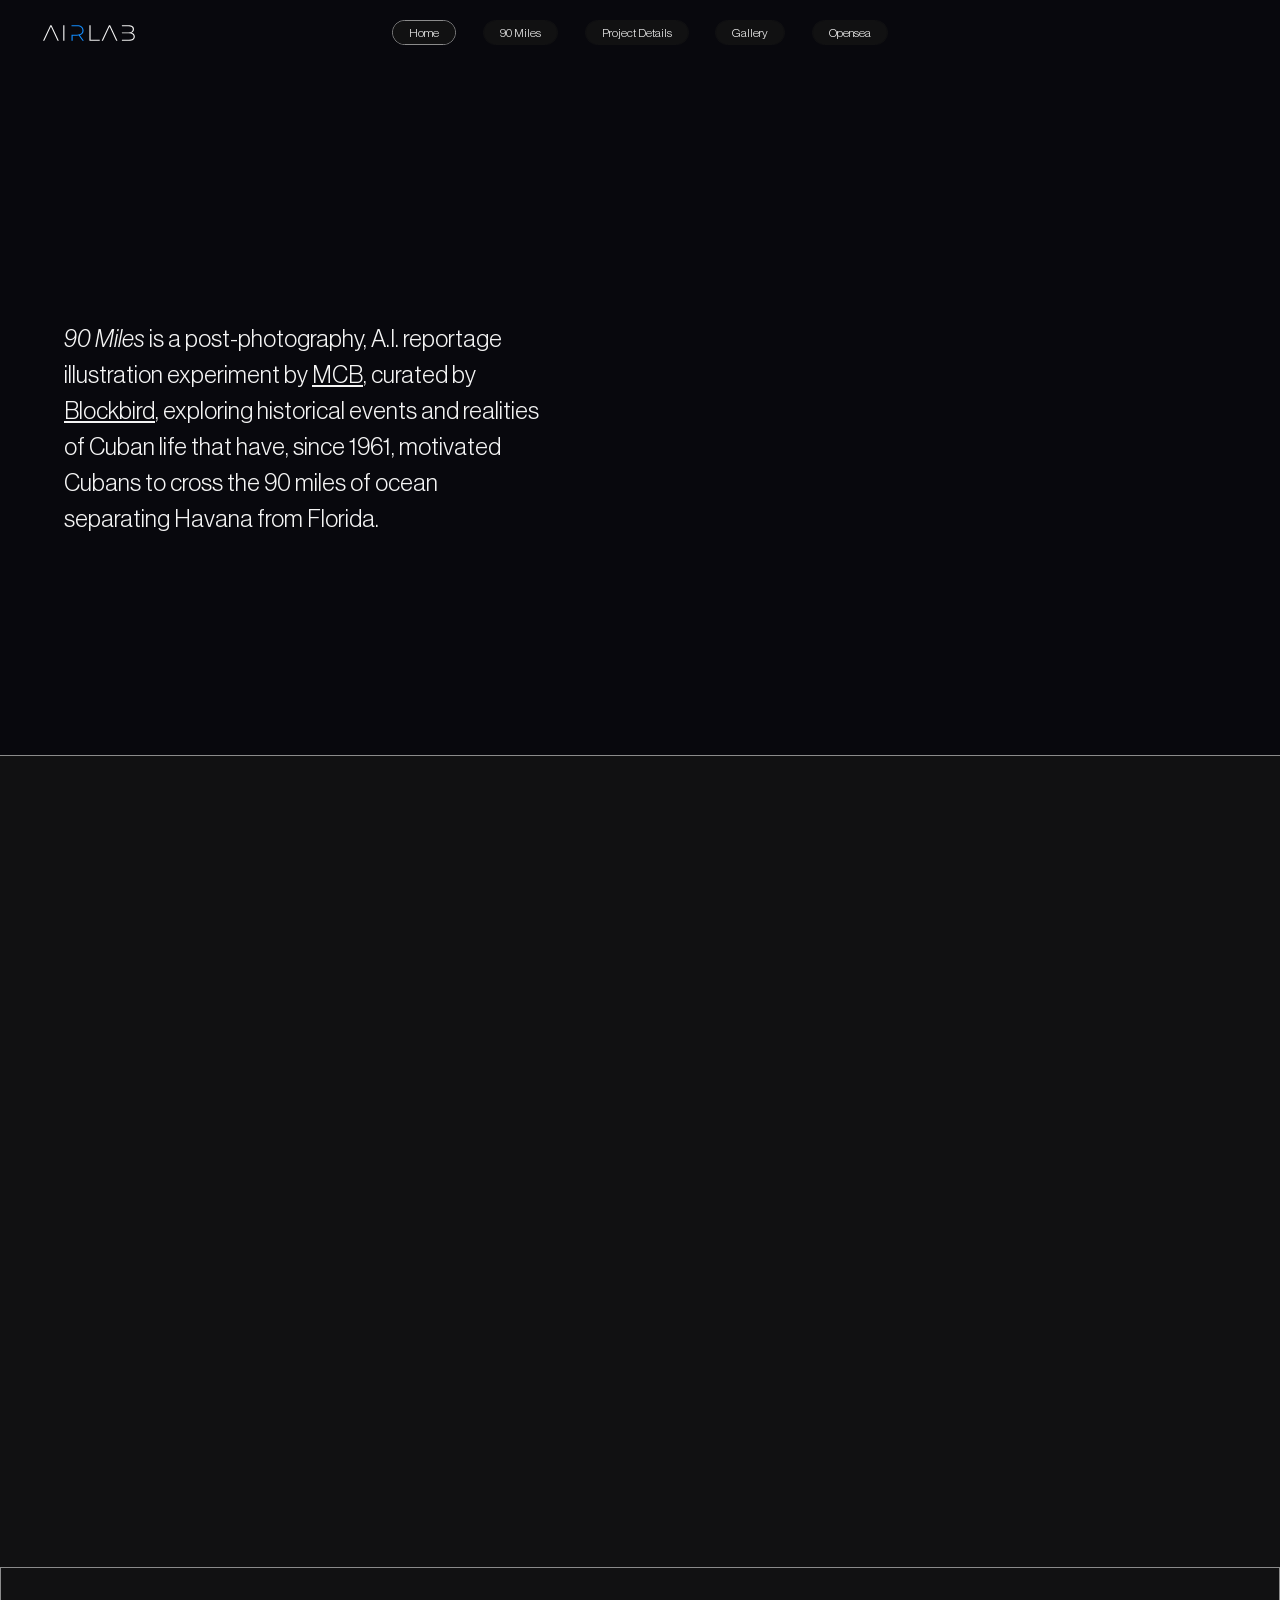
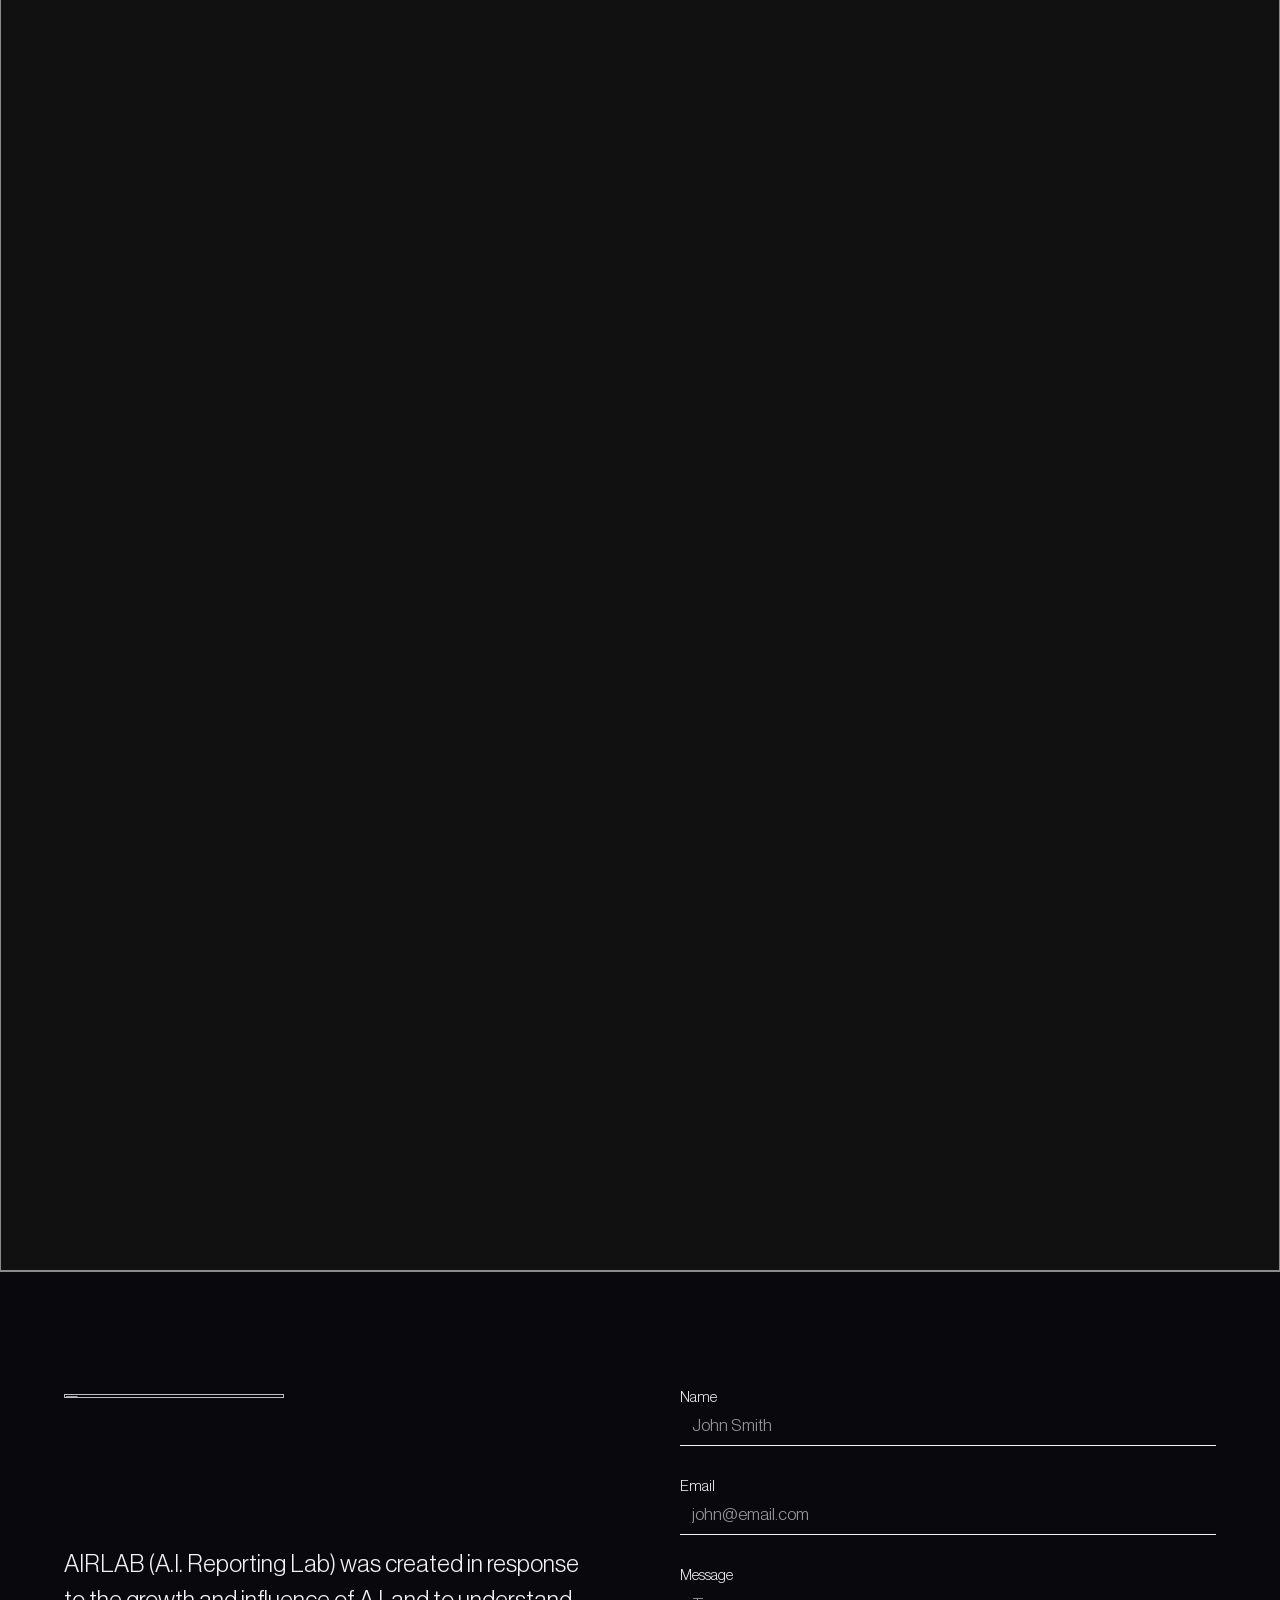
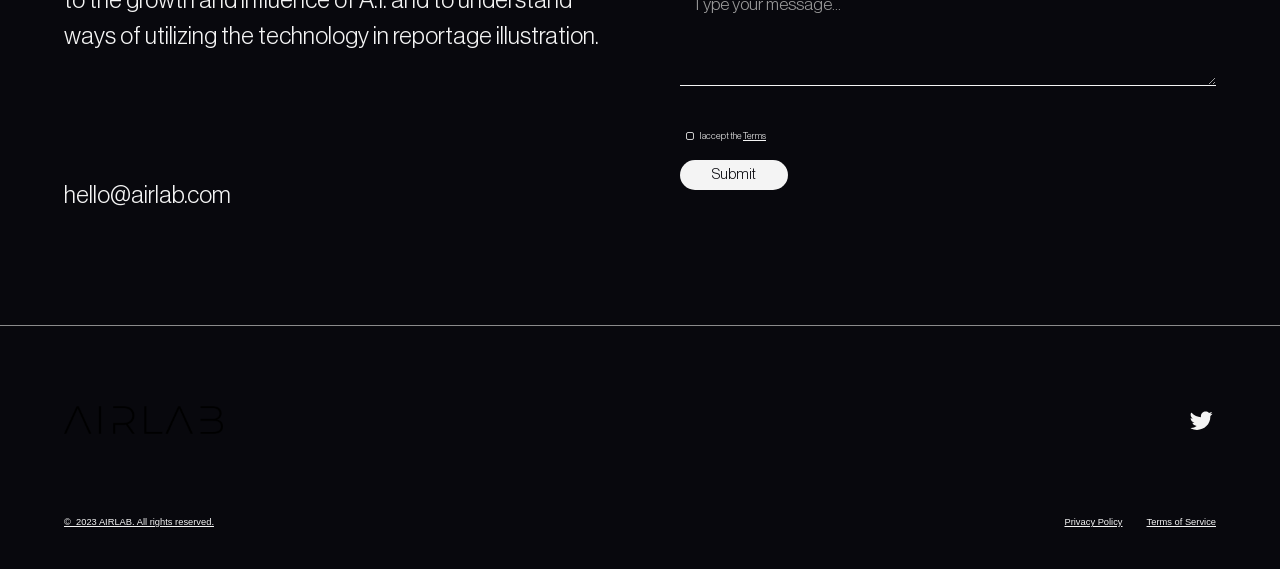
==== index.html @ fb3bc7c9 "Add files via upload" ====
<!DOCTYPE html><!--  This site was created in Webflow. https://webflow.com  --><!--  Last Published: Tue Mar 31 2026 03:06:00 GMT+0000 (Coordinated Universal Time)  -->
<html data-wf-page="6429af6613003e3967e42a38" data-wf-site="6420b85f418cab1eb0f9689f">
<head>
  <meta charset="utf-8">
  <title>airlab</title>
  <meta content="width=device-width, initial-scale=1" name="viewport">
  <meta content="Webflow" name="generator">
  <link href="css/normalize.css" rel="stylesheet" type="text/css">
  <link href="css/webflow.css" rel="stylesheet" type="text/css">
  <link href="css/airlabs.webflow.css" rel="stylesheet" type="text/css">
  <link href="https://fonts.googleapis.com" rel="preconnect">
  <link href="https://fonts.gstatic.com" rel="preconnect" crossorigin="anonymous">
  <script src="https://ajax.googleapis.com/ajax/libs/webfont/1.6.26/webfont.js" type="text/javascript"></script>
  <script type="text/javascript">WebFont.load({  google: {    families: ["Montserrat:100,100italic,200,200italic,300,300italic,400,400italic,500,500italic,600,600italic,700,700italic,800,800italic,900,900italic"]  }});</script>
  <script type="text/javascript">!function(o,c){var n=c.documentElement,t=" w-mod-";n.className+=t+"js",("ontouchstart"in o||o.DocumentTouch&&c instanceof DocumentTouch)&&(n.className+=t+"touch")}(window,document);</script>
  <link href="images/favicon.png" rel="shortcut icon" type="image/x-icon">
  <link href="images/webclip.png" rel="apple-touch-icon">
</head>
<body class="body">
  <section data-w-id="832a73df-782e-8b26-f439-b4c85000b576" class="navbar">
    <div data-animation="over-right" data-collapse="medium" data-duration="300" data-easing="ease" data-easing2="ease" data-no-scroll="1" role="banner" class="mobile-navbar w-nav">
      <div class="div-block-5">
        <a href="index.html" aria-current="page" class="brand w-nav-brand w--current"><img src="images/svg.svg" loading="lazy" data-w-id="832a73df-782e-8b26-f439-b4c85000b57a" alt="" class="image-5"></a>
        <div class="menu-button-2 w-nav-button">
          <div data-w-id="832a73df-782e-8b26-f439-b4c85000b58c" class="icon w-icon-nav-menu"></div>
        </div>
        <nav role="navigation" class="nav-menu-2 w-nav-menu">
          <a href="index.html" aria-current="page" class="link-block mobile w-inline-block w--current">
            <div class="frame-37 home">
              <div class="text-24">Home</div>
            </div>
          </a>
          <a href="90-miles.html" class="link-block mobile w-inline-block">
            <div class="frame-37 home">
              <div class="text-24">90 Miles</div>
            </div>
          </a>
          <a href="project-details.html" class="link-block mobile w-inline-block">
            <div class="frame-37 home">
              <div class="text-24">Project Details</div>
            </div>
          </a>
          <a href="gallery.html" class="link-block mobile w-inline-block">
            <div class="frame-37 home">
              <div class="text-24">Gallery</div>
            </div>
          </a>
        </nav>
      </div>
    </div>
    <div data-w-id="832a73df-782e-8b26-f439-b4c85000b58d" class="navbar-2-2">
      <div class="container-2">
        <div data-w-id="832a73df-782e-8b26-f439-b4c85000b58f" class="column-5">
          <a href="index.html" aria-current="page" class="link-block-17 w-inline-block w--current"><img src="images/svg.svg" loading="lazy" alt="" class="image-7"></a>
        </div>
        <div class="column-6">
          <a data-w-id="832a73df-782e-8b26-f439-b4c85000b593" href="index.html" aria-current="page" class="link-block w-inline-block w--current">
            <div class="frame-37 home">
              <div class="text-24">Home</div>
            </div>
          </a>
          <a data-w-id="832a73df-782e-8b26-f439-b4c85000b597" href="90-miles.html" class="link-block w-inline-block">
            <div class="frame-37 home">
              <div class="text-24">90 Miles</div>
            </div>
          </a>
          <a data-w-id="832a73df-782e-8b26-f439-b4c85000b59b" href="project-details.html" class="link-block w-inline-block">
            <div class="frame-37 home">
              <div class="text-24">Project Details</div>
            </div>
          </a>
          <a data-w-id="832a73df-782e-8b26-f439-b4c85000b59f" href="gallery.html" class="link-block w-inline-block">
            <div class="frame-37 home">
              <div class="text-24">Gallery</div>
            </div>
          </a>
          <a href="https://opensea.io/collection/90-miles" target="_blank" class="link-block w-inline-block">
            <div class="frame-37 home">
              <div class="text-24">Opensea</div>
            </div>
          </a>
        </div>
        <div class="column-7"></div>
      </div>
    </div>
  </section>
  <div class="hero">
    <div class="hero-mobile"><img src="https://uploads-ssl.webflow.com/64247922a3cb03603d309e0a/642604af0004e5106e1ceee2_Rectangle-3.png" loading="lazy" width="350" height="350" alt="" data-w-id="c9485625-253e-eb81-4651-0454533f679a" style="opacity:0" class="rectangle-6">
      <div class="frame-725">
        <div data-w-id="c9485625-253e-eb81-4651-0454533f679c" style="opacity:0" class="text-126">90 MILES</div>
        <div class="text-127"><span data-w-id="c9485625-253e-eb81-4651-0454533f67a0" style="opacity:0" class="text-128"><em>90 Miles</em> is a post-photography, A.I. reportage illustration experiment by </span>
          <a href="https://twitter.com/punk4803" target="_blank" class="link-30"><span class="text-128 span">MCB</span></a><span class="text-128">, curated by </span>
          <a href="https://twitter.com/_blockbird" target="_blank" class="link-31"><span class="text-128 span">Blockbird</span></a><span class="text-128">, exploring historical events and realities of Cuban life that have, since 1961, motivated Cubans to cross the 90 miles of ocean separating Havana from Florida.</span>
        </div>
        <div class="frame-726">
          <a href="90-miles.html" class="link-block-24 w-inline-block">
            <div data-w-id="c9485625-253e-eb81-4651-0454533f67a5" style="opacity:0" class="frame-727">
              <div class="text-128">Learn More</div>
            </div>
          </a>
          <a href="90-miles.html" class="w-inline-block">
            <div data-w-id="c9485625-253e-eb81-4651-0454533f67a8" style="opacity:0" class="frame-728"><img src="https://uploads-ssl.webflow.com/64247922a3cb03603d309e0a/642604b00004e54ddb1ceff0_Vectors-Wrapper.svg" loading="lazy" width="15" height="15" alt="" class="vectors-wrapper-31"></div>
          </a>
        </div>
      </div>
    </div>
    <div class="hero-desktop">
      <div class="frame-717">
        <div data-w-id="d4697c86-5afb-76fa-6730-ddd4d411eae1" style="opacity:0" class="text-119">90 MILES</div>
        <div class="[base64]"><span class="[base64]"><em>90 Miles</em> is a post-photography, A.I. reportage illustration experiment by </span>
          <a href="https://twitter.com/punk4803" target="_blank" class="link-30"><span class="text-span-2">MCB</span></a><span class="[base64]">, curated by </span>
          <a href="https://twitter.com/_blockbird" target="_blank" class="link-31"><span class="text-span-3">Blockbird</span></a><span class="[base64]">, exploring historical events and realities of Cuban life that have, since 1961, motivated Cubans to cross the 90 miles of ocean separating Havana from Florida.</span>
        </div>
        <div class="frame-708">
          <a href="90-miles.html" class="link-block-20 w-inline-block">
            <div data-w-id="d4697c86-5afb-76fa-6730-ddd4d411eaea" style="opacity:0" class="frame-710">
              <div class="text-120">Learn More</div>
            </div>
          </a>
          <a href="90-miles.html" class="w-inline-block">
            <div data-w-id="d4697c86-5afb-76fa-6730-ddd4d411eaed" style="opacity:0" class="frame-718"><img src="https://uploads-ssl.webflow.com/64247922a3cb03603d309e0a/64247922a3cb03c652309e28_Vectors-Wrapper.svg" loading="lazy" width="15" height="15" alt="" class="vectors-wrapper-28"></div>
          </a>
        </div>
      </div><img class="rectangle-5" src="images/Rectangle-3.png" width="723" height="735" alt="" style="opacity:0" sizes="(max-width: 991px) 100vw, 38vw" data-w-id="d4697c86-5afb-76fa-6730-ddd4d411eaef" loading="lazy" srcset="images/Rectangle-3-p-500.png 500w, images/Rectangle-3-p-800.png 800w, images/Rectangle-3-p-1080.png 1080w, images/Rectangle-3.png 1350w">
    </div>
  </div>
  <div class="preview">
    <div class="preview-desktop"><img class="deepmind-dxtkv8qlay0-unsplash-4" src="images/deepmind-dxtkv8qLaY0-unsplash-1.png" width="916" height="916" alt="" style="opacity:0" sizes="(max-width: 991px) 100vw, 48vw" data-w-id="3907abb5-83e8-3907-fa6f-7c65b043c30a" loading="lazy" srcset="images/deepmind-dxtkv8qLaY0-unsplash-1-p-500.png 500w, images/deepmind-dxtkv8qLaY0-unsplash-1-p-800.png 800w, images/deepmind-dxtkv8qLaY0-unsplash-1-p-1080.png 1080w, images/deepmind-dxtkv8qLaY0-unsplash-1-p-1600.png 1600w, images/deepmind-dxtkv8qLaY0-unsplash-1-p-2000.png 2000w, images/deepmind-dxtkv8qLaY0-unsplash-1.png 2090w">
      <div class="frame-713">
        <div data-w-id="3907abb5-83e8-3907-fa6f-7c65b043c30c" style="opacity:0" class="text-116">A.I. Reportage Illustration</div>
        <div data-w-id="3907abb5-83e8-3907-fa6f-7c65b043c30e" style="opacity:0" class="text-117">&quot;Anyone with a Discord application may now illustrate a lensless, photo-realistic reportage illustration on any subject anywhere, and at any time, collaborating with a collective history of photography to illustrate the photographed world and create a vision of what was, is or can be.&quot;</div>
        <div class="frame-714">
          <div class="frame-708">
            <a href="/90-miles#ai-reporting" class="link-block-21 w-inline-block">
              <div data-w-id="3907abb5-83e8-3907-fa6f-7c65b043c312" style="opacity:0" class="frame-710">
                <div class="text-118">Read More</div>
              </div>
            </a>
            <a href="/90-miles#ai-reporting" class="w-inline-block">
              <div data-w-id="3907abb5-83e8-3907-fa6f-7c65b043c315" style="opacity:0" class="frame-715"><img src="https://uploads-ssl.webflow.com/64247922a3cb03603d309e0a/64247922a3cb03c652309e28_Vectors-Wrapper.svg" loading="lazy" width="15" height="15" alt="" class="vectors-wrapper-27"></div>
            </a>
          </div>
        </div>
      </div>
    </div>
    <div class="preview-mobile"><img src="https://uploads-ssl.webflow.com/64247922a3cb03603d309e0a/64260631d92369d249987340_deepmind-dxtkv8qLaY0-unsplash-1.png" loading="lazy" width="350" height="350" alt="" data-w-id="142e1d88-d072-18a2-6e56-a65e296b0b33" style="opacity:0" class="deepmind-dxtkv8qlay0-unsplash-5">
      <div class="frame-730">
        <div data-w-id="142e1d88-d072-18a2-6e56-a65e296b0b35" style="opacity:0" class="text-129">A.I. Reportage Illustration</div>
        <div data-w-id="142e1d88-d072-18a2-6e56-a65e296b0b37" style="opacity:0" class="text-130">&quot;Anyone with a Discord application may now illustrate a lensless, photo-realistic reportage illustration on any subject anywhere, and at any time, collaborating with a collective history of photography to illustrate the photographed world and create a vision of what was, is or can be.&quot;</div>
        <div class="frame-731">
          <div class="frame-726">
            <a href="/90-miles#ai-reporting" class="link-block-25 w-inline-block">
              <div data-w-id="142e1d88-d072-18a2-6e56-a65e296b0b3b" style="opacity:0" class="frame-727">
                <div class="text-130">Read More</div>
              </div>
            </a>
            <a href="/90-miles#ai-reporting" class="link-block-26 w-inline-block">
              <div data-w-id="142e1d88-d072-18a2-6e56-a65e296b0b3e" style="opacity:0" class="frame-732"><img src="https://uploads-ssl.webflow.com/64247922a3cb03603d309e0a/642604b00004e54ddb1ceff0_Vectors-Wrapper.svg" loading="lazy" width="15" height="15" alt="" class="vectors-wrapper-32"></div>
            </a>
          </div>
        </div>
      </div>
    </div>
  </div>
  <div class="creator-info">
    <div class="creator-info-desktop">
      <div class="frame-21"><img src="https://uploads-ssl.webflow.com/64247922a3cb03603d309e0a/6424fb955ea13bb355bfd1a3_insideboats-8.png" loading="lazy" width="420" height="420" alt="" data-w-id="dd38e58d-bbaa-014a-c889-1fe801e4d9c1" style="opacity:0" class="insideboats-8-3">
        <div class="frame-652">
          <div data-w-id="dd38e58d-bbaa-014a-c889-1fe801e4d9c3" style="opacity:0" class="text-73">Blockbird is a collector, investor, advisor and photographer from New Zealand, but currently based in London. He has worked in the cryptocurrency space since early 2017, managing operations for a crypto startup and has now transitioned to advising several web3 and NFT startups. He became an avid collector of NFTs in 2020 and has since built a large collection of long form generative art, 1/1 art and photography. You can read more about his collecting journey below.</div>
          <div class="frame-653">
            <div class="frame-7">
              <a href="https://art3.io/2022/09/collectors-corner-blockbirds-approach-to-collecting-and-how-he-got-started-in-the -crypto-space/" target="_blank" class="link-block-19 w-inline-block">
                <div data-w-id="dd38e58d-bbaa-014a-c889-1fe801e4d9c7" style="opacity:0" class="frame-654">
                  <div class="text-74">Learn More</div>
                </div>
              </a>
              <a href="https://art3.io/2022/09/collectors-corner-blockbirds-approach-to-collecting-and-how-he-got-started-in-the-crypto-space/" target="_blank" class="w-inline-block">
                <div data-w-id="dd38e58d-bbaa-014a-c889-1fe801e4d9ca" style="opacity:0" class="frame-655"><img src="https://uploads-ssl.webflow.com/64247922a3cb03603d309e0a/64247922a3cb03cf3f309e2d_Vectors-Wrapper.svg" loading="lazy" width="15" height="15" alt="" class="vectors-wrapper-15"></div>
              </a>
            </div>
            <div data-w-id="dd38e58d-bbaa-014a-c889-1fe801e4d9cc" style="opacity:0" class="social-links-3">
              <a href="https://linktr.ee/blockbird" target="_blank" class="w-inline-block"><img src="https://uploads-ssl.webflow.com/64247922a3cb03603d309e0a/6424fb960b4bbb7c6ca1c946_Vectors-Wrapper.svg" loading="lazy" width="33.565879821777344" height="41" alt="" class="vectors-wrapper-17"></a>
              <a href="https://gallery.so/blockbird" target="_blank" class="w-inline-block"><img src="https://uploads-ssl.webflow.com/64247922a3cb03603d309e0a/6424fb97f0bb12d8caf547ca_ggrqO0jQzmeYVF-lsOQZI-1.png" loading="lazy" width="41" height="41" alt="" class="ggrqo0jqzmeyvf-lsoqzi-1"></a>
              <a href="https://twitter.com/_blockbird" target="_blank" class="w-inline-block"><img src="https://uploads-ssl.webflow.com/64247922a3cb03603d309e0a/6424fb9723819282f2d22c42_Vectors-Wrapper.svg" loading="lazy" width="41" height="38" alt="" class="vectors-wrapper-18"></a>
            </div>
          </div>
        </div>
      </div>
      <div class="frame-21"><img src="https://uploads-ssl.webflow.com/64247922a3cb03603d309e0a/6424fb98d0cec90f221251cc_insideboats-8.png" loading="lazy" width="420" height="420" alt="" data-w-id="dd38e58d-bbaa-014a-c889-1fe801e4d9d1" style="opacity:0" class="insideboats-8-3">
        <div class="frame-652">
          <div data-w-id="dd38e58d-bbaa-014a-c889-1fe801e4d9d3" style="opacity:0" class="text-73">MCB is an American artist and photographer based in Los Angeles. He became known for his extensive use of an iPhone as a primary reporting device, including during the 2011 Libyan Revolution. This documentation led to the monograph <a href="https://twinpalms.com/products/michael-christopher-brown-libyan-sugar" target="_blank" class="link-36"><em>Libyan Sugar</em></a><em> (2016)</em>, which won the Paris Photo First PhotoBook Prize and the <a href="https://infinityawards.mediastorm.com/2017-icp-infinity-awards" target="_blank" class="link-37"><em>ICP Infinity Award</em></a><em> for Artist’s book</em>. While working on assignments in Cuba from 2014-2016, he created the books <a href="https://michaelchristopherbrown.com/cuba/yo-soy-fidel" target="_blank" class="link-38"><em>Yo Soy Fidel</em></a> (Damiani, 2018), about the funeral procession of Fidel Castro, and <a href="https://michaelchristopherbrown.com/cuba/lasondas" target="_blank" class="link-39"><em>Ondas</em></a> (Twin Palms Publishers, 2023), on youth of the Cuban electronic music scene. A National Geographic Photographer since 2004 and a former associate photographer at Magnum Photos, he was the main character of the HBO documentary <a href="https://www.hbo.com/witness/season-1/2-witness-libya" target="_blank" class="link-40"><em>Witness: Libya</em></a> and a contributing cinematographer to several conflict based documentaries. He has exhibited in museums, galleries and exhibitions around the world.</div>
          <div class="frame-653">
            <div class="frame-7">
              <a href="/90-miles#ai-reporting" class="link-block-18 w-inline-block">
                <div data-w-id="dd38e58d-bbaa-014a-c889-1fe801e4d9d7" style="opacity:0" class="frame-654">
                  <div class="text-74">A.I. Reporting</div>
                </div>
              </a>
              <a href="/90-miles#ai-reporting" class="w-inline-block">
                <div data-w-id="dd38e58d-bbaa-014a-c889-1fe801e4d9da" style="opacity:0" class="frame-655"><img src="https://uploads-ssl.webflow.com/64247922a3cb03603d309e0a/64247922a3cb03cf3f309e2d_Vectors-Wrapper.svg" loading="lazy" width="15" height="15" alt="" class="vectors-wrapper-15"></div>
              </a>
            </div>
            <div data-w-id="dd38e58d-bbaa-014a-c889-1fe801e4d9dc" style="opacity:0" class="social-links-3">
              <a href="https://instagram.com/michaelchristopherbrown" target="_blank" class="w-inline-block"><img src="https://uploads-ssl.webflow.com/64247922a3cb03603d309e0a/6424fb99c2c45d2975afbf24_Vectors-Wrapper.svg" loading="lazy" width="41" height="41" alt="" class="vectors-wrapper-19"></a>
              <a href="https://michaelchristopherbrown.com/" target="_blank" class="w-inline-block"><img src="https://uploads-ssl.webflow.com/64247922a3cb03603d309e0a/6424fb9974689e6a6bd61e6b_Vectors-Wrapper.svg" loading="lazy" width="41" height="41" alt="" class="vectors-wrapper-19"></a>
              <a href="https://twitter.com/punk4803" target="_blank" class="w-inline-block"><img src="https://uploads-ssl.webflow.com/64247922a3cb03603d309e0a/6424fb9723819282f2d22c42_Vectors-Wrapper.svg" loading="lazy" width="41" height="38" alt="" class="vectors-wrapper-18"></a>
            </div>
          </div>
        </div>
      </div>
    </div>
    <div class="creator-info-mobile">
      <div class="frame-740"><img src="https://uploads-ssl.webflow.com/64247922a3cb03603d309e0a/6426072bf7e94d6fd94b892b_insideboats-8.png" loading="lazy" width="350" height="350" alt="" data-w-id="6dfcfd3f-cb71-8107-8176-6b9730491f9c" style="opacity:0" class="insideboats-8-5">
        <div class="frame-740">
          <div data-w-id="6dfcfd3f-cb71-8107-8176-6b9730491f9e" style="opacity:0" class="text-136">Blockbird is a collector, investor, advisor and photographer from New Zealand, but currently based in London. He has worked in the cryptocurrency space since early 2017, managing operations for a crypto startup and has now transitioned to advising several web3 and NFT startups. He became an avid collector of NFTs in 2020 and has since built a large collection of long form generative art, 1/1 art and photography. You can read more about his collecting journey below.</div>
          <div class="frame-730">
            <div class="frame-726">
              <a href="https://art3.io/2022/09/collectors-corner-blockbirds-approach-to-collecting-and-how-he-got-started-in-the-crypto-space/" target="_blank" class="link-block-27 w-inline-block">
                <div data-w-id="6dfcfd3f-cb71-8107-8176-6b9730491fa2" style="opacity:0" class="frame-741">
                  <div class="text-137">Learn More</div>
                </div>
              </a>
              <a href="https://art3.io/2022/09/collectors-corner-blockbirds-approach-to-collecting-and-how-he-got-started-in-the-crypto-space/" target="_blank" class="w-inline-block">
                <div data-w-id="6dfcfd3f-cb71-8107-8176-6b9730491fa5" style="opacity:0" class="frame-742"><img src="https://uploads-ssl.webflow.com/64247922a3cb03603d309e0a/6426072c9a790a48dfeb94f6_Vectors-Wrapper.svg" loading="lazy" width="15" height="15" alt="" class="vectors-wrapper-34"></div>
              </a>
            </div>
            <div data-w-id="6dfcfd3f-cb71-8107-8176-6b9730491fa7" style="opacity:0" class="social-links-4">
              <a href="https://linktr.ee/blockbird" target="_blank" class="w-inline-block"><img src="https://uploads-ssl.webflow.com/64247922a3cb03603d309e0a/6426072d91c9b5b2679c6854_Vectors-Wrapper.svg" loading="lazy" width="25.676267623901367" height="31.362703323364258" alt="" class="vectors-wrapper-35"></a>
              <a href="https://gallery.so/blockbird" target="_blank" class="w-inline-block"><img src="https://uploads-ssl.webflow.com/64247922a3cb03603d309e0a/6426072dd04faf263933f015_ggrqO0jQzmeYVF-lsOQZI-1.png" loading="lazy" width="31" height="31" alt="" class="ggrqo0jqzmeyvf-lsoqzi-2"></a>
              <a href="https://twitter.com/_blockbird" target="_blank" class="w-inline-block"><img src="https://uploads-ssl.webflow.com/64247922a3cb03603d309e0a/6426072e1942f6b429cdd8c8_Vectors-Wrapper.svg" loading="lazy" width="31" height="29" alt="" class="vectors-wrapper-36"></a>
            </div>
          </div>
        </div>
      </div>
      <div class="frame-740"><img src="https://uploads-ssl.webflow.com/64247922a3cb03603d309e0a/6426072fda66404bf72e6ebd_insideboats-8.png" loading="lazy" width="350" height="350" alt="" data-w-id="6dfcfd3f-cb71-8107-8176-6b9730491fac" style="opacity:0" class="insideboats-8-5">
        <div class="frame-740">
          <div data-w-id="6dfcfd3f-cb71-8107-8176-6b9730491fae" style="opacity:0" class="text-136">MCB is an American artist and photographer based in Los Angeles. He became known for his extensive use of an iPhone as a primary reporting device, including during the 2011 Libyan Revolution. This documentation led to the monograph <a href="https://twinpalms.com/products/michael-christopher-brown-libyan-sugar" target="_blank" class="link-36"><em>Libyan Sugar</em></a><em> (2016)</em>, which won the Paris Photo First PhotoBook Prize and the <a href="https://infinityawards.mediastorm.com/2017-icp-infinity-awards" target="_blank" class="link-37"><em>ICP Infinity Award</em></a><em> for Artist’s book</em>. While working on assignments in Cuba from 2014-2016, he created the books <a href="https://michaelchristopherbrown.com/cuba/yo-soy-fidel" target="_blank" class="link-38"><em>Yo Soy Fidel</em></a> (Damiani, 2018), about the funeral procession of Fidel Castro, and <a href="https://michaelchristopherbrown.com/cuba/lasondas" target="_blank" class="link-39"><em>Ondas</em></a> (Twin Palms Publishers, 2023), on youth of the Cuban electronic music scene. A National Geographic Photographer since 2004 and a former associate photographer at Magnum Photos, he was the main character of the HBO documentary <a href="https://www.hbo.com/witness/season-1/2-witness-libya" target="_blank" class="link-40"><em>Witness: Libya</em></a> and a contributing cinematographer to several conflict based documentaries. He has exhibited in museums, galleries and exhibitions around the world.</div>
          <div class="frame-730">
            <div class="frame-726">
              <a href="/90-miles#ai-reporting" class="link-block-29 w-inline-block">
                <div data-w-id="6dfcfd3f-cb71-8107-8176-6b9730491fb2" style="opacity:0" class="frame-741">
                  <div class="text-137">A.I. Reportage Illustration</div>
                </div>
              </a>
              <a href="/90-miles#ai-reporting" class="w-inline-block">
                <div data-w-id="6dfcfd3f-cb71-8107-8176-6b9730491fb5" style="opacity:0" class="frame-742"><img src="https://uploads-ssl.webflow.com/64247922a3cb03603d309e0a/6426072f1ad0ecba661c2659_Vectors-Wrapper.svg" loading="lazy" width="15" height="15" alt="" class="vectors-wrapper-34"></div>
              </a>
            </div>
            <div data-w-id="6dfcfd3f-cb71-8107-8176-6b9730491fb7" style="opacity:0" class="social-links-4">
              <a href="https://instagram.com/michaelchristopherbrown" target="_blank" class="w-inline-block"><img src="https://uploads-ssl.webflow.com/64247922a3cb03603d309e0a/642607309a790a1a39eb9ac8_Vectors-Wrapper.svg" loading="lazy" width="32" height="33" alt="" class="vectors-wrapper-37"></a>
              <a href="https://michaelchristopherbrown.com/" target="_blank" class="w-inline-block"><img src="https://uploads-ssl.webflow.com/64247922a3cb03603d309e0a/6426073160c97b08e10ed933_Vectors-Wrapper.svg" loading="lazy" width="32" height="33" alt="" class="vectors-wrapper-37"></a>
              <a href="https://twitter.com/punk4803" target="_blank" class="w-inline-block"><img src="https://uploads-ssl.webflow.com/64247922a3cb03603d309e0a/64260731e2b075236a975ad4_Vectors-Wrapper.svg" loading="lazy" width="32" height="29" alt="" class="vectors-wrapper-38"></a>
            </div>
          </div>
        </div>
      </div>
    </div>
  </div>
  <div data-w-id="1d70fae0-c99d-8b1c-6739-6bdc9e980b97" class="contact">
    <div class="contact-desktop">
      <div class="content-10"><img src="https://uploads-ssl.webflow.com/64247922a3cb03603d309e0a/6424fcaa74689ee4fdd79721_Vectors-Wrapper.svg" loading="lazy" width="456.7826843261719" height="79" alt="" data-w-id="01729fc3-10cf-4023-cc4c-18fc485e6237" class="vectors-wrapper-20">
        <div data-w-id="01729fc3-10cf-4023-cc4c-18fc485e6238" class="text-75">AIRLAB (A.I. Reporting Lab) was created in response to the growth and influence of A.I. and to understand ways of utilizing the technology in reportage illustration.</div>
        <a href="mailto:hello@airlab.co?subject=AIRLAB%20Website%20Inquiry%20" class="link-block-23 w-inline-block">
          <div data-w-id="01729fc3-10cf-4023-cc4c-18fc485e623a" class="text-75">hello@airlab.com</div>
        </a>
      </div>
      <div data-w-id="1d70fae0-c99d-8b1c-6739-6bdc9e980ba1" class="form-block w-form">
        <form id="email-form" name="email-form" data-name="Email Form" method="get" data-wf-page-id="6429af6613003e3967e42a38" data-wf-element-id="1d70fae0-c99d-8b1c-6739-6bdc9e980ba2">
          <div class="form-item"><label for="name-2" class="field-label">Name</label><input class="text-field w-input" maxlength="256" name="name-2" data-name="Name 2" placeholder="John Smith" type="text" id="name-2" required=""></div>
          <div class="form-item"><label for="Email-2" class="field-label">Email</label><input class="text-field w-input" maxlength="256" name="Email-2" data-name="Email 2" placeholder="john@email.com" type="email" id="Email-2" required=""></div>
          <div class="form-item"><label for="message-2" class="field-label">Message</label><textarea placeholder="Type your message..." maxlength="5000" id="message-2" name="message-2" data-name="Message 2" class="textarea w-input"></textarea></div><label class="w-checkbox checkbox-field">
            <div class="w-checkbox-input w-checkbox-input--inputType-custom checkbox-3"></div><input type="checkbox" id="checkbox-2" name="checkbox-2" data-name="Checkbox 2" required="" style="opacity:0;position:absolute;z-index:-1"><span class="checkbox-label w-form-label" for="checkbox-2">I accept the <a href="#" class="link">Terms</a></span>
          </label><input type="submit" data-wait="Please wait..." class="submit-button w-button" value="Submit">
        </form>
        <div class="w-form-done">
          <div>Thank you! Your submission has been received!</div>
        </div>
        <div class="w-form-fail">
          <div>Oops! Something went wrong while submitting the form.</div>
        </div>
      </div>
    </div>
    <div class="contact-mobile">
      <div class="content-11"><img src="https://uploads-ssl.webflow.com/64247922a3cb03603d309e0a/6426087b9a790ae0e2eda478_Vectors-Wrapper.svg" loading="lazy" width="198.00022888183594" height="34.244075775146484" alt="" data-w-id="cc514083-a016-391a-1ff0-d60dee6d4e1e" class="vectors-wrapper-39">
        <div data-w-id="cc514083-a016-391a-1ff0-d60dee6d4e1f" class="text-138">AIRLAB (A.I. Reporting Lab) was created in response to the growth and influence of A.I. and to understand ways of utilizing the technology in reportage illustration.</div>
        <div data-w-id="cc514083-a016-391a-1ff0-d60dee6d4e21" class="text-139">
          <a href="mailto:hello@airlab.co?subject=AIRLAB%20Website%20Inquiry" class="link-28">hello@airlab.com</a>
        </div>
      </div>
      <div data-w-id="994c4b60-ddd5-367c-d2a3-5e8b14cb1224" class="form-block w-form">
        <form id="email-form" name="email-form" data-name="Email Form" method="get" data-wf-page-id="6429af6613003e3967e42a38" data-wf-element-id="994c4b60-ddd5-367c-d2a3-5e8b14cb1225">
          <div class="form-item"><label for="name-3" class="field-label-2">Name</label><input class="text-field-2 w-input" maxlength="256" name="name-2" data-name="Name 2" placeholder="John Smith" type="text" id="name-2" required=""></div>
          <div class="form-item"><label for="Email-3" class="field-label-2">Email</label><input class="text-field-2 w-input" maxlength="256" name="Email-2" data-name="Email 2" placeholder="john@email.com" type="email" id="Email-2" required=""></div>
          <div class="form-item"><label for="message-2" class="field-label-2">Message</label><textarea placeholder="Type your message..." maxlength="5000" id="message-2" name="message-2" data-name="Message 2" class="textarea-2 w-input"></textarea></div><label class="w-checkbox checkbox-field">
            <div class="w-checkbox-input w-checkbox-input--inputType-custom checkbox-3"></div><input type="checkbox" id="checkbox-2" name="checkbox-2" data-name="Checkbox 2" required="" style="opacity:0;position:absolute;z-index:-1"><span class="checkbox-label-2 w-form-label" for="checkbox-2">I accept the <a href="#" class="link-2">Terms</a></span>
          </label><input type="submit" data-wait="Please wait..." class="submit-button-2 w-button" value="Submit">
        </form>
        <div class="w-form-done">
          <div>Thank you! Your submission has been received!</div>
        </div>
        <div class="w-form-fail">
          <div>Oops! Something went wrong while submitting the form.</div>
        </div>
      </div>
    </div>
  </div>
  <div class="footer">
    <div data-w-id="d856c163-ecea-e477-0762-7a98a8442fe6" class="footer-desktop">
      <div class="content-7">
        <div class="column-8"><img src="images/brandmark-design-1.png" loading="lazy" width="239" height="42" alt="" class="brandmark-design-2">
          <div class="content-8">
            <div class="social-links-2">
              <a href="https://twitter.com/airlabco" class="link-block-33 w-inline-block"><img src="images/Vectors-Wrapper.svg" loading="lazy" width="44" height="44" alt="" class="vectors-wrapper-11"></a>
            </div>
          </div>
        </div>
      </div>
      <div class="credits-2">
        <div class="column-8">
          <a href="index.html" aria-current="page" class="w-inline-block w--current">
            <div class="text-40">©  2023 AIRLAB. All rights reserved.</div>
          </a>
          <div class="footer-links-2">
            <div class="text-40">Privacy Policy</div>
            <div class="text-40">Terms of Service</div>
          </div>
        </div>
      </div>
    </div>
    <div data-w-id="3157774a-ff50-b10e-b136-54c1e4a25cf7" class="footer-mobile">
      <div class="content-12">
        <div class="column-10">
          <div class="content-13">
            <div class="social-links-5">
              <a href="https://twitter.com/airlabco" target="_blank" class="w-inline-block"><img src="https://uploads-ssl.webflow.com/64247922a3cb03603d309e0a/64260d5d60c97b31681797cf_Vectors-Wrapper.svg" loading="lazy" width="44" height="44" alt="" class="vectors-wrapper-40"></a>
            </div>
          </div>
        </div>
      </div>
      <div class="credits-3">
        <div class="row-2">
          <div class="text-140">©  2023 AIRLAB. All rights reserved.</div>
          <div class="footer-links-3">
            <div class="text-140">Privacy Policy</div>
            <div class="text-140">Terms of Service</div>
          </div>
        </div>
      </div>
    </div>
  </div>
  <script src="https://d3e54v103j8qbb.cloudfront.net/js/jquery-3.5.1.min.dc5e7f18c8.js?site=6420b85f418cab1eb0f9689f" type="text/javascript" integrity="sha256-9/aliU8dGd2tb6OSsuzixeV4y/faTqgFtohetphbbj0=" crossorigin="anonymous"></script>
  <script src="js/webflow.js" type="text/javascript"></script>
</body>
</html>
---- css/webflow.css ----
@font-face {
  font-family: 'webflow-icons';
  src: url("[data-uri]") format('truetype');
  font-weight: normal;
  font-style: normal;
}
[class^="w-icon-"],
[class*=" w-icon-"] {
  /* use !important to prevent issues with browser extensions that change fonts */
  font-family: 'webflow-icons' !important;
  speak: none;
  font-style: normal;
  font-weight: normal;
  font-variant: normal;
  text-transform: none;
  line-height: 1;
  /* Better Font Rendering =========== */
  -webkit-font-smoothing: antialiased;
  -moz-osx-font-smoothing: grayscale;
}
.w-icon-slider-right:before {
  content: "\e600";
}
.w-icon-slider-left:before {
  content: "\e601";
}
.w-icon-nav-menu:before {
  content: "\e602";
}
.w-icon-arrow-down:before,
.w-icon-dropdown-toggle:before {
  content: "\e603";
}
.w-icon-file-upload-remove:before {
  content: "\e900";
}
.w-icon-file-upload-icon:before {
  content: "\e903";
}
* {
  -webkit-box-sizing: border-box;
  -moz-box-sizing: border-box;
  box-sizing: border-box;
}
html {
  height: 100%;
}
body {
  margin: 0;
  min-height: 100%;
  background-color: #fff;
  font-family: Arial, sans-serif;
  font-size: 14px;
  line-height: 20px;
  color: #333;
}
img {
  max-width: 100%;
  vertical-align: middle;
  display: inline-block;
}
html.w-mod-touch * {
  background-attachment: scroll !important;
}
.w-block {
  display: block;
}
.w-inline-block {
  max-width: 100%;
  display: inline-block;
}
.w-clearfix:before,
.w-clearfix:after {
  content: " ";
  display: table;
  grid-column-start: 1;
  grid-row-start: 1;
  grid-column-end: 2;
  grid-row-end: 2;
}
.w-clearfix:after {
  clear: both;
}
.w-hidden {
  display: none;
}
.w-button {
  display: inline-block;
  padding: 9px 15px;
  background-color: #3898EC;
  color: white;
  border: 0;
  line-height: inherit;
  text-decoration: none;
  cursor: pointer;
  border-radius: 0;
}
input.w-button {
  -webkit-appearance: button;
}
html[data-w-dynpage] [data-w-cloak] {
  color: transparent !important;
}
.w-code-block {
  margin: unset;
}
pre.w-code-block code {
  all: inherit;
}
.w-optimization {
  display: contents;
}
.w-webflow-badge,
.w-webflow-badge > img {
  box-sizing: unset;
  width: unset;
  height: unset;
  max-height: unset;
  max-width: unset;
  min-height: unset;
  min-width: unset;
  margin: unset;
  padding: unset;
  float: unset;
  clear: unset;
  border: unset;
  border-radius: unset;
  background: unset;
  background-image: unset;
  background-position: unset;
  background-size: unset;
  background-repeat: unset;
  background-origin: unset;
  background-clip: unset;
  background-attachment: unset;
  background-color: unset;
  box-shadow: unset;
  transform: unset;
  transition: unset;
  direction: unset;
  font-family: unset;
  font-weight: unset;
  color: unset;
  font-size: unset;
  line-height: unset;
  font-style: unset;
  font-variant: unset;
  text-align: unset;
  letter-spacing: unset;
  text-decoration: unset;
  text-indent: unset;
  text-transform: unset;
  list-style-type: unset;
  text-shadow: unset;
  vertical-align: unset;
  cursor: unset;
  white-space: unset;
  word-break: unset;
  word-spacing: unset;
  word-wrap: unset;
}
.w-webflow-badge {
  position: fixed !important;
  display: inline-block !important;
  visibility: visible !important;
  opacity: 1 !important;
  z-index: 2147483647 !important;
  top: auto !important;
  right: 12px !important;
  bottom: 12px !important;
  left: auto !important;
  color: #aaadb0 !important;
  background-color: #fff !important;
  border-radius: 3px !important;
  padding: 6px !important;
  font-size: 12px !important;
  line-height: 14px !important;
  text-decoration: none !important;
  transform: none !important;
  margin: 0 !important;
  width: auto !important;
  height: auto !important;
  overflow: unset !important;
  white-space: nowrap;
  box-shadow: 0 0 0 1px rgba(0, 0, 0, 0.1), 0px 1px 3px rgba(0, 0, 0, 0.1);
  cursor: pointer;
}
.w-webflow-badge > img {
  position: unset;
  display: inline-block !important;
  visibility: unset !important;
  opacity: 1 !important;
  vertical-align: middle !important;
}
h1,
h2,
h3,
h4,
h5,
h6 {
  font-weight: bold;
  margin-bottom: 10px;
}
h1 {
  font-size: 38px;
  line-height: 44px;
  margin-top: 20px;
}
h2 {
  font-size: 32px;
  line-height: 36px;
  margin-top: 20px;
}
h3 {
  font-size: 24px;
  line-height: 30px;
  margin-top: 20px;
}
h4 {
  font-size: 18px;
  line-height: 24px;
  margin-top: 10px;
}
h5 {
  font-size: 14px;
  line-height: 20px;
  margin-top: 10px;
}
h6 {
  font-size: 12px;
  line-height: 18px;
  margin-top: 10px;
}
p {
  margin-top: 0;
  margin-bottom: 10px;
}
blockquote {
  margin: 0 0 10px 0;
  padding: 10px 20px;
  border-left: 5px solid #E2E2E2;
  font-size: 18px;
  line-height: 22px;
}
figure {
  margin: 0;
  margin-bottom: 10px;
}
figcaption {
  margin-top: 5px;
  text-align: center;
}
ul,
ol {
  margin-top: 0px;
  margin-bottom: 10px;
  padding-left: 40px;
}
.w-list-unstyled {
  padding-left: 0;
  list-style: none;
}
.w-embed:before,
.w-embed:after {
  content: " ";
  display: table;
  grid-column-start: 1;
  grid-row-start: 1;
  grid-column-end: 2;
  grid-row-end: 2;
}
.w-embed:after {
  clear: both;
}
.w-video {
  width: 100%;
  position: relative;
  padding: 0;
}
.w-video iframe,
.w-video object,
.w-video embed {
  position: absolute;
  top: 0;
  left: 0;
  width: 100%;
  height: 100%;
  border: none;
}
fieldset {
  padding: 0;
  margin: 0;
  border: 0;
}
button,
[type='button'],
[type='reset'] {
  border: 0;
  cursor: pointer;
  -webkit-appearance: button;
}
.w-form {
  margin: 0 0 15px;
}
.w-form-done {
  display: none;
  padding: 20px;
  text-align: center;
  background-color: #dddddd;
}
.w-form-fail {
  display: none;
  margin-top: 10px;
  padding: 10px;
  background-color: #ffdede;
}
label {
  display: block;
  margin-bottom: 5px;
  font-weight: bold;
}
.w-input,
.w-select {
  display: block;
  width: 100%;
  height: 38px;
  padding: 8px 12px;
  margin-bottom: 10px;
  font-size: 14px;
  line-height: 1.42857143;
  color: #333333;
  vertical-align: middle;
  background-color: #ffffff;
  border: 1px solid #cccccc;
}
.w-input::placeholder,
.w-select::placeholder {
  color: #999;
}
.w-input:focus,
.w-select:focus {
  border-color: #3898EC;
  outline: 0;
}
.w-input[disabled],
.w-select[disabled],
.w-input[readonly],
.w-select[readonly],
fieldset[disabled] .w-input,
fieldset[disabled] .w-select {
  cursor: not-allowed;
}
.w-input[disabled]:not(.w-input-disabled),
.w-select[disabled]:not(.w-input-disabled),
.w-input[readonly],
.w-select[readonly],
fieldset[disabled]:not(.w-input-disabled) .w-input,
fieldset[disabled]:not(.w-input-disabled) .w-select {
  background-color: #eeeeee;
}
textarea.w-input,
textarea.w-select {
  height: auto;
}
.w-select {
  background-color: #f3f3f3;
}
.w-select[multiple] {
  height: auto;
}
.w-form-label {
  display: inline-block;
  cursor: pointer;
  font-weight: normal;
  margin-bottom: 0px;
}
.w-radio {
  display: block;
  margin-bottom: 5px;
  padding-left: 20px;
}
.w-radio:before,
.w-radio:after {
  content: " ";
  display: table;
  grid-column-start: 1;
  grid-row-start: 1;
  grid-column-end: 2;
  grid-row-end: 2;
}
.w-radio:after {
  clear: both;
}
.w-radio-input {
  margin: 4px 0 0;
  line-height: normal;
  float: left;
  margin-left: -20px;
}
.w-radio-input {
  margin-top: 3px;
}
.w-file-upload {
  display: block;
  margin-bottom: 10px;
}
.w-file-upload-input {
  width: 0.1px;
  height: 0.1px;
  opacity: 0;
  overflow: hidden;
  position: absolute;
  z-index: -100;
}
.w-file-upload-default,
.w-file-upload-uploading,
.w-file-upload-success {
  display: inline-block;
  color: #333333;
}
.w-file-upload-error {
  display: block;
  margin-top: 10px;
}
.w-file-upload-default.w-hidden,
.w-file-upload-uploading.w-hidden,
.w-file-upload-error.w-hidden,
.w-file-upload-success.w-hidden {
  display: none;
}
.w-file-upload-uploading-btn {
  display: flex;
  font-size: 14px;
  font-weight: normal;
  cursor: pointer;
  margin: 0;
  padding: 8px 12px;
  border: 1px solid #cccccc;
  background-color: #fafafa;
}
.w-file-upload-file {
  display: flex;
  flex-grow: 1;
  justify-content: space-between;
  margin: 0;
  padding: 8px 9px 8px 11px;
  border: 1px solid #cccccc;
  background-color: #fafafa;
}
.w-file-upload-file-name {
  font-size: 14px;
  font-weight: normal;
  display: block;
}
.w-file-remove-link {
  margin-top: 3px;
  margin-left: 10px;
  width: auto;
  height: auto;
  padding: 3px;
  display: block;
  cursor: pointer;
}
.w-icon-file-upload-remove {
  margin: auto;
  font-size: 10px;
}
.w-file-upload-error-msg {
  display: inline-block;
  color: #ea384c;
  padding: 2px 0;
}
.w-file-upload-info {
  display: inline-block;
  line-height: 38px;
  padding: 0 12px;
}
.w-file-upload-label {
  display: inline-block;
  font-size: 14px;
  font-weight: normal;
  cursor: pointer;
  margin: 0;
  padding: 8px 12px;
  border: 1px solid #cccccc;
  background-color: #fafafa;
}
.w-icon-file-upload-icon,
.w-icon-file-upload-uploading {
  display: inline-block;
  margin-right: 8px;
  width: 20px;
}
.w-icon-file-upload-uploading {
  height: 20px;
}
.w-container {
  margin-left: auto;
  margin-right: auto;
  max-width: 940px;
}
.w-container:before,
.w-container:after {
  content: " ";
  display: table;
  grid-column-start: 1;
  grid-row-start: 1;
  grid-column-end: 2;
  grid-row-end: 2;
}
.w-container:after {
  clear: both;
}
.w-container .w-row {
  margin-left: -10px;
  margin-right: -10px;
}
.w-row:before,
.w-row:after {
  content: " ";
  display: table;
  grid-column-start: 1;
  grid-row-start: 1;
  grid-column-end: 2;
  grid-row-end: 2;
}
.w-row:after {
  clear: both;
}
.w-row .w-row {
  margin-left: 0;
  margin-right: 0;
}
.w-col {
  position: relative;
  float: left;
  width: 100%;
  min-height: 1px;
  padding-left: 10px;
  padding-right: 10px;
}
.w-col .w-col {
  padding-left: 0;
  padding-right: 0;
}
.w-col-1 {
  width: 8.33333333%;
}
.w-col-2 {
  width: 16.66666667%;
}
.w-col-3 {
  width: 25%;
}
.w-col-4 {
  width: 33.33333333%;
}
.w-col-5 {
  width: 41.66666667%;
}
.w-col-6 {
  width: 50%;
}
.w-col-7 {
  width: 58.33333333%;
}
.w-col-8 {
  width: 66.66666667%;
}
.w-col-9 {
  width: 75%;
}
.w-col-10 {
  width: 83.33333333%;
}
.w-col-11 {
  width: 91.66666667%;
}
.w-col-12 {
  width: 100%;
}
.w-hidden-main {
  display: none !important;
}
@media screen and (max-width: 991px) {
  .w-container {
    max-width: 728px;
  }
  .w-hidden-main {
    display: inherit !important;
  }
  .w-hidden-medium {
    display: none !important;
  }
  .w-col-medium-1 {
    width: 8.33333333%;
  }
  .w-col-medium-2 {
    width: 16.66666667%;
  }
  .w-col-medium-3 {
    width: 25%;
  }
  .w-col-medium-4 {
    width: 33.33333333%;
  }
  .w-col-medium-5 {
    width: 41.66666667%;
  }
  .w-col-medium-6 {
    width: 50%;
  }
  .w-col-medium-7 {
    width: 58.33333333%;
  }
  .w-col-medium-8 {
    width: 66.66666667%;
  }
  .w-col-medium-9 {
    width: 75%;
  }
  .w-col-medium-10 {
    width: 83.33333333%;
  }
  .w-col-medium-11 {
    width: 91.66666667%;
  }
  .w-col-medium-12 {
    width: 100%;
  }
  .w-col-stack {
    width: 100%;
    left: auto;
    right: auto;
  }
}
@media screen and (max-width: 767px) {
  .w-hidden-main {
    display: inherit !important;
  }
  .w-hidden-medium {
    display: inherit !important;
  }
  .w-hidden-small {
    display: none !important;
  }
  .w-row,
  .w-container .w-row {
    margin-left: 0;
    margin-right: 0;
  }
  .w-col {
    width: 100%;
    left: auto;
    right: auto;
  }
  .w-col-small-1 {
    width: 8.33333333%;
  }
  .w-col-small-2 {
    width: 16.66666667%;
  }
  .w-col-small-3 {
    width: 25%;
  }
  .w-col-small-4 {
    width: 33.33333333%;
  }
  .w-col-small-5 {
    width: 41.66666667%;
  }
  .w-col-small-6 {
    width: 50%;
  }
  .w-col-small-7 {
    width: 58.33333333%;
  }
  .w-col-small-8 {
    width: 66.66666667%;
  }
  .w-col-small-9 {
    width: 75%;
  }
  .w-col-small-10 {
    width: 83.33333333%;
  }
  .w-col-small-11 {
    width: 91.66666667%;
  }
  .w-col-small-12 {
    width: 100%;
  }
}
@media screen and (max-width: 479px) {
  .w-container {
    max-width: none;
  }
  .w-hidden-main {
    display: inherit !important;
  }
  .w-hidden-medium {
    display: inherit !important;
  }
  .w-hidden-small {
    display: inherit !important;
  }
  .w-hidden-tiny {
    display: none !important;
  }
  .w-col {
    width: 100%;
  }
  .w-col-tiny-1 {
    width: 8.33333333%;
  }
  .w-col-tiny-2 {
    width: 16.66666667%;
  }
  .w-col-tiny-3 {
    width: 25%;
  }
  .w-col-tiny-4 {
    width: 33.33333333%;
  }
  .w-col-tiny-5 {
    width: 41.66666667%;
  }
  .w-col-tiny-6 {
    width: 50%;
  }
  .w-col-tiny-7 {
    width: 58.33333333%;
  }
  .w-col-tiny-8 {
    width: 66.66666667%;
  }
  .w-col-tiny-9 {
    width: 75%;
  }
  .w-col-tiny-10 {
    width: 83.33333333%;
  }
  .w-col-tiny-11 {
    width: 91.66666667%;
  }
  .w-col-tiny-12 {
    width: 100%;
  }
}
.w-widget {
  position: relative;
}
.w-widget-map {
  width: 100%;
  height: 400px;
}
.w-widget-map label {
  width: auto;
  display: inline;
}
.w-widget-map img {
  max-width: inherit;
}
.w-widget-map .gm-style-iw {
  text-align: center;
}
.w-widget-map .gm-style-iw > button {
  display: none !important;
}
.w-widget-twitter {
  overflow: hidden;
}
.w-widget-twitter-count-shim {
  display: inline-block;
  vertical-align: top;
  position: relative;
  width: 28px;
  height: 20px;
  text-align: center;
  background: white;
  border: #758696 solid 1px;
  border-radius: 3px;
}
.w-widget-twitter-count-shim * {
  pointer-events: none;
  user-select: none;
}
.w-widget-twitter-count-shim .w-widget-twitter-count-inner {
  position: relative;
  font-size: 15px;
  line-height: 12px;
  text-align: center;
  color: #999;
  font-family: serif;
}
.w-widget-twitter-count-shim .w-widget-twitter-count-clear {
  position: relative;
  display: block;
}
.w-widget-twitter-count-shim.w--large {
  width: 36px;
  height: 28px;
}
.w-widget-twitter-count-shim.w--large .w-widget-twitter-count-inner {
  font-size: 18px;
  line-height: 18px;
}
.w-widget-twitter-count-shim:not(.w--vertical) {
  margin-left: 5px;
  margin-right: 8px;
}
.w-widget-twitter-count-shim:not(.w--vertical).w--large {
  margin-left: 6px;
}
.w-widget-twitter-count-shim:not(.w--vertical):before,
.w-widget-twitter-count-shim:not(.w--vertical):after {
  top: 50%;
  left: 0;
  border: solid transparent;
  content: ' ';
  height: 0;
  width: 0;
  position: absolute;
  pointer-events: none;
}
.w-widget-twitter-count-shim:not(.w--vertical):before {
  border-color: rgba(117, 134, 150, 0);
  border-right-color: #5d6c7b;
  border-width: 4px;
  margin-left: -9px;
  margin-top: -4px;
}
.w-widget-twitter-count-shim:not(.w--vertical).w--large:before {
  border-width: 5px;
  margin-left: -10px;
  margin-top: -5px;
}
.w-widget-twitter-count-shim:not(.w--vertical):after {
  border-color: rgba(255, 255, 255, 0);
  border-right-color: white;
  border-width: 4px;
  margin-left: -8px;
  margin-top: -4px;
}
.w-widget-twitter-count-shim:not(.w--vertical).w--large:after {
  border-width: 5px;
  margin-left: -9px;
  margin-top: -5px;
}
.w-widget-twitter-count-shim.w--vertical {
  width: 61px;
  height: 33px;
  margin-bottom: 8px;
}
.w-widget-twitter-count-shim.w--vertical:before,
.w-widget-twitter-count-shim.w--vertical:after {
  top: 100%;
  left: 50%;
  border: solid transparent;
  content: ' ';
  height: 0;
  width: 0;
  position: absolute;
  pointer-events: none;
}
.w-widget-twitter-count-shim.w--vertical:before {
  border-color: rgba(117, 134, 150, 0);
  border-top-color: #5d6c7b;
  border-width: 5px;
  margin-left: -5px;
}
.w-widget-twitter-count-shim.w--vertical:after {
  border-color: rgba(255, 255, 255, 0);
  border-top-color: white;
  border-width: 4px;
  margin-left: -4px;
}
.w-widget-twitter-count-shim.w--vertical .w-widget-twitter-count-inner {
  font-size: 18px;
  line-height: 22px;
}
.w-widget-twitter-count-shim.w--vertical.w--large {
  width: 76px;
}
.w-background-video {
  position: relative;
  overflow: hidden;
  height: 500px;
  color: white;
}
.w-background-video > video {
  background-size: cover;
  background-position: 50% 50%;
  position: absolute;
  margin: auto;
  width: 100%;
  height: 100%;
  right: -100%;
  bottom: -100%;
  top: -100%;
  left: -100%;
  object-fit: cover;
  z-index: -100;
}
.w-background-video > video::-webkit-media-controls-start-playback-button {
  display: none !important;
  -webkit-appearance: none;
}
.w-background-video--control {
  position: absolute;
  bottom: 1em;
  right: 1em;
  background-color: transparent;
  padding: 0;
}
.w-background-video--control > [hidden] {
  display: none !important;
}
.w-slider {
  position: relative;
  height: 300px;
  text-align: center;
  background: #dddddd;
  clear: both;
  -webkit-tap-highlight-color: rgba(0, 0, 0, 0);
  tap-highlight-color: rgba(0, 0, 0, 0);
}
.w-slider-mask {
  position: relative;
  display: block;
  overflow: hidden;
  z-index: 1;
  left: 0;
  right: 0;
  height: 100%;
  white-space: nowrap;
}
.w-slide {
  position: relative;
  display: inline-block;
  vertical-align: top;
  width: 100%;
  height: 100%;
  white-space: normal;
  text-align: left;
}
.w-slider-nav {
  position: absolute;
  z-index: 2;
  top: auto;
  right: 0;
  bottom: 0;
  left: 0;
  margin: auto;
  padding-top: 10px;
  height: 40px;
  text-align: center;
  -webkit-tap-highlight-color: rgba(0, 0, 0, 0);
  tap-highlight-color: rgba(0, 0, 0, 0);
}
.w-slider-nav.w-round > div {
  border-radius: 100%;
}
.w-slider-nav.w-num > div {
  width: auto;
  height: auto;
  padding: 0.2em 0.5em;
  font-size: inherit;
  line-height: inherit;
}
.w-slider-nav.w-shadow > div {
  box-shadow: 0 0 3px rgba(51, 51, 51, 0.4);
}
.w-slider-nav-invert {
  color: #fff;
}
.w-slider-nav-invert > div {
  background-color: rgba(34, 34, 34, 0.4);
}
.w-slider-nav-invert > div.w-active {
  background-color: #222;
}
.w-slider-dot {
  position: relative;
  display: inline-block;
  width: 1em;
  height: 1em;
  background-color: rgba(255, 255, 255, 0.4);
  cursor: pointer;
  margin: 0 3px 0.5em;
  transition: background-color 100ms, color 100ms;
}
.w-slider-dot.w-active {
  background-color: #fff;
}
.w-slider-dot:focus {
  outline: none;
  box-shadow: 0px 0px 0px 2px #fff;
}
.w-slider-dot:focus.w-active {
  box-shadow: none;
}
.w-slider-arrow-left,
.w-slider-arrow-right {
  position: absolute;
  width: 80px;
  top: 0;
  right: 0;
  bottom: 0;
  left: 0;
  margin: auto;
  cursor: pointer;
  overflow: hidden;
  color: white;
  font-size: 40px;
  -webkit-tap-highlight-color: rgba(0, 0, 0, 0);
  tap-highlight-color: rgba(0, 0, 0, 0);
  user-select: none;
}
.w-slider-arrow-left [class^='w-icon-'],
.w-slider-arrow-right [class^='w-icon-'],
.w-slider-arrow-left [class*=' w-icon-'],
.w-slider-arrow-right [class*=' w-icon-'] {
  position: absolute;
}
.w-slider-arrow-left:focus,
.w-slider-arrow-right:focus {
  outline: 0;
}
.w-slider-arrow-left {
  z-index: 3;
  right: auto;
}
.w-slider-arrow-right {
  z-index: 4;
  left: auto;
}
.w-icon-slider-left,
.w-icon-slider-right {
  top: 0;
  right: 0;
  bottom: 0;
  left: 0;
  margin: auto;
  width: 1em;
  height: 1em;
}
.w-slider-aria-label {
  border: 0;
  clip: rect(0 0 0 0);
  height: 1px;
  margin: -1px;
  overflow: hidden;
  padding: 0;
  position: absolute;
  width: 1px;
}
.w-slider-force-show {
  display: block !important;
}
.w-dropdown {
  display: inline-block;
  position: relative;
  text-align: left;
  margin-left: auto;
  margin-right: auto;
  z-index: 900;
}
.w-dropdown-btn,
.w-dropdown-toggle,
.w-dropdown-link {
  position: relative;
  vertical-align: top;
  text-decoration: none;
  color: #222222;
  padding: 20px;
  text-align: left;
  margin-left: auto;
  margin-right: auto;
  white-space: nowrap;
}
.w-dropdown-toggle {
  user-select: none;
  display: inline-block;
  cursor: pointer;
  padding-right: 40px;
}
.w-dropdown-toggle:focus {
  outline: 0;
}
.w-icon-dropdown-toggle {
  position: absolute;
  top: 0;
  right: 0;
  bottom: 0;
  margin: auto;
  margin-right: 20px;
  width: 1em;
  height: 1em;
}
.w-dropdown-list {
  position: absolute;
  background: #dddddd;
  display: none;
  min-width: 100%;
}
.w-dropdown-list.w--open {
  display: block;
}
.w-dropdown-link {
  padding: 10px 20px;
  display: block;
  color: #222222;
}
.w-dropdown-link.w--current {
  color: #0082f3;
}
.w-dropdown-link:focus {
  outline: 0;
}
@media screen and (max-width: 767px) {
  .w-nav-brand {
    padding-left: 10px;
  }
}
/**
 * ## Note
 * Safari (on both iOS and OS X) does not handle viewport units (vh, vw) well.
 * For example percentage units do not work on descendants of elements that
 * have any dimensions expressed in viewport units. It also doesn’t handle them at
 * all in `calc()`.
 */
/**
 * Wrapper around all lightbox elements
 *
 * 1. Since the lightbox can receive focus, IE also gives it an outline.
 * 2. Fixes flickering on Chrome when a transition is in progress
 *    underneath the lightbox.
 */
.w-lightbox-backdrop {
  cursor: auto;
  font-style: normal;
  letter-spacing: normal;
  list-style: disc;
  text-indent: 0;
  text-shadow: none;
  text-transform: none;
  visibility: visible;
  white-space: normal;
  word-break: normal;
  word-spacing: normal;
  word-wrap: normal;
  position: fixed;
  top: 0;
  right: 0;
  bottom: 0;
  left: 0;
  color: #fff;
  font-family: "Helvetica Neue", Helvetica, Ubuntu, "Segoe UI", Verdana, sans-serif;
  font-size: 17px;
  line-height: 1.2;
  font-weight: 300;
  text-align: center;
  background: rgba(0, 0, 0, 0.9);
  z-index: 2000;
  outline: 0;
  /* 1 */
  opacity: 0;
  -webkit-user-select: none;
  -moz-user-select: none;
  -webkit-tap-highlight-color: transparent;
  -webkit-transform: translate(0, 0);
  /* 2 */
}
/**
 * Neat trick to bind the rubberband effect to our canvas instead of the whole
 * document on iOS. It also prevents a bug that causes the document underneath to scroll.
 */
.w-lightbox-backdrop,
.w-lightbox-container {
  height: 100%;
  overflow: auto;
  -webkit-overflow-scrolling: touch;
}
.w-lightbox-content {
  position: relative;
  height: 100vh;
  overflow: hidden;
}
.w-lightbox-view {
  position: absolute;
  width: 100vw;
  height: 100vh;
  opacity: 0;
}
.w-lightbox-view:before {
  content: "";
  height: 100vh;
}
/* .w-lightbox-content */
.w-lightbox-group,
.w-lightbox-group .w-lightbox-view,
.w-lightbox-group .w-lightbox-view:before {
  height: 86vh;
}
.w-lightbox-frame,
.w-lightbox-view:before {
  display: inline-block;
  vertical-align: middle;
}
/*
 * 1. Remove default margin set by user-agent on the <figure> element.
 */
.w-lightbox-figure {
  position: relative;
  margin: 0;
  /* 1 */
}
.w-lightbox-group .w-lightbox-figure {
  cursor: pointer;
}
/**
 * IE adds image dimensions as width and height attributes on the IMG tag,
 * but we need both width and height to be set to auto to enable scaling.
 */
.w-lightbox-img {
  width: auto;
  height: auto;
  max-width: none;
}
/**
 * 1. Reset if style is set by user on "All Images"
 */
.w-lightbox-image {
  display: block;
  float: none;
  /* 1 */
  max-width: 100vw;
  max-height: 100vh;
}
.w-lightbox-group .w-lightbox-image {
  max-height: 86vh;
}
.w-lightbox-caption {
  position: absolute;
  right: 0;
  bottom: 0;
  left: 0;
  padding: 0.5em 1em;
  background: rgba(0, 0, 0, 0.4);
  text-align: left;
  text-overflow: ellipsis;
  white-space: nowrap;
  overflow: hidden;
}
.w-lightbox-embed {
  position: absolute;
  top: 0;
  right: 0;
  bottom: 0;
  left: 0;
  width: 100%;
  height: 100%;
}
.w-lightbox-control {
  position: absolute;
  top: 0;
  width: 4em;
  background-size: 24px;
  background-repeat: no-repeat;
  background-position: center;
  cursor: pointer;
  -webkit-transition: all 0.3s;
  transition: all 0.3s;
}
.w-lightbox-left {
  display: none;
  bottom: 0;
  left: 0;
  /* <svg xmlns="http://www.w3.org/2000/svg" viewBox="-20 0 24 40" width="24" height="40"><g transform="rotate(45)"><path d="m0 0h5v23h23v5h-28z" opacity=".4"/><path d="m1 1h3v23h23v3h-26z" fill="#fff"/></g></svg> */
  background-image: url("[data-uri]");
}
.w-lightbox-right {
  display: none;
  right: 0;
  bottom: 0;
  /* <svg xmlns="http://www.w3.org/2000/svg" viewBox="-4 0 24 40" width="24" height="40"><g transform="rotate(45)"><path d="m0-0h28v28h-5v-23h-23z" opacity=".4"/><path d="m1 1h26v26h-3v-23h-23z" fill="#fff"/></g></svg> */
  background-image: url("[data-uri]");
}
/*
 * Without specifying the with and height inside the SVG, all versions of IE render the icon too small.
 * The bug does not seem to manifest itself if the elements are tall enough such as the above arrows.
 * (http://stackoverflow.com/questions/16092114/background-size-differs-in-internet-explorer)
 */
.w-lightbox-close {
  right: 0;
  height: 2.6em;
  /* <svg xmlns="http://www.w3.org/2000/svg" viewBox="-4 0 18 17" width="18" height="17"><g transform="rotate(45)"><path d="m0 0h7v-7h5v7h7v5h-7v7h-5v-7h-7z" opacity=".4"/><path d="m1 1h7v-7h3v7h7v3h-7v7h-3v-7h-7z" fill="#fff"/></g></svg> */
  background-image: url("[data-uri]");
  background-size: 18px;
}
/**
 * 1. All IE versions add extra space at the bottom without this.
 */
.w-lightbox-strip {
  position: absolute;
  bottom: 0;
  left: 0;
  right: 0;
  padding: 0 1vh;
  line-height: 0;
  /* 1 */
  white-space: nowrap;
  overflow-x: auto;
  overflow-y: hidden;
}
/*
 * 1. We use content-box to avoid having to do `width: calc(10vh + 2vw)`
 *    which doesn’t work in Safari anyway.
 * 2. Chrome renders images pixelated when switching to GPU. Making sure
 *    the parent is also rendered on the GPU (by setting translate3d for
 *    example) fixes this behavior.
 */
.w-lightbox-item {
  display: inline-block;
  width: 10vh;
  padding: 2vh 1vh;
  box-sizing: content-box;
  /* 1 */
  cursor: pointer;
  -webkit-transform: translate3d(0, 0, 0);
  /* 2 */
}
.w-lightbox-active {
  opacity: 0.3;
}
.w-lightbox-thumbnail {
  position: relative;
  height: 10vh;
  background: #222;
  overflow: hidden;
}
.w-lightbox-thumbnail-image {
  position: absolute;
  top: 0;
  left: 0;
}
.w-lightbox-thumbnail .w-lightbox-tall {
  top: 50%;
  width: 100%;
  -webkit-transform: translate(0, -50%);
  transform: translate(0, -50%);
}
.w-lightbox-thumbnail .w-lightbox-wide {
  left: 50%;
  height: 100%;
  -webkit-transform: translate(-50%, 0);
  transform: translate(-50%, 0);
}
/*
 * Spinner
 *
 * Absolute pixel values are used to avoid rounding errors that would cause
 * the white spinning element to be misaligned with the track.
 */
.w-lightbox-spinner {
  position: absolute;
  top: 50%;
  left: 50%;
  box-sizing: border-box;
  width: 40px;
  height: 40px;
  margin-top: -20px;
  margin-left: -20px;
  border: 5px solid rgba(0, 0, 0, 0.4);
  border-radius: 50%;
  -webkit-animation: spin 0.8s infinite linear;
  animation: spin 0.8s infinite linear;
}
.w-lightbox-spinner:after {
  content: "";
  position: absolute;
  top: -4px;
  right: -4px;
  bottom: -4px;
  left: -4px;
  border: 3px solid transparent;
  border-bottom-color: #fff;
  border-radius: 50%;
}
/*
 * Utility classes
 */
.w-lightbox-hide {
  display: none;
}
.w-lightbox-noscroll {
  overflow: hidden;
}
@media (min-width: 768px) {
  .w-lightbox-content {
    height: 96vh;
    margin-top: 2vh;
  }
  .w-lightbox-view,
  .w-lightbox-view:before {
    height: 96vh;
  }
  /* .w-lightbox-content */
  .w-lightbox-group,
  .w-lightbox-group .w-lightbox-view,
  .w-lightbox-group .w-lightbox-view:before {
    height: 84vh;
  }
  .w-lightbox-image {
    max-width: 96vw;
    max-height: 96vh;
  }
  .w-lightbox-group .w-lightbox-image {
    max-width: 82.3vw;
    max-height: 84vh;
  }
  .w-lightbox-left,
  .w-lightbox-right {
    display: block;
    opacity: 0.5;
  }
  .w-lightbox-close {
    opacity: 0.8;
  }
  .w-lightbox-control:hover {
    opacity: 1;
  }
}
.w-lightbox-inactive,
.w-lightbox-inactive:hover {
  opacity: 0;
}
.w-richtext:before,
.w-richtext:after {
  content: " ";
  display: table;
  grid-column-start: 1;
  grid-row-start: 1;
  grid-column-end: 2;
  grid-row-end: 2;
}
.w-richtext:after {
  clear: both;
}
.w-richtext[contenteditable="true"]:before,
.w-richtext[contenteditable="true"]:after {
  white-space: initial;
}
.w-richtext ol,
.w-richtext ul {
  overflow: hidden;
}
.w-richtext .w-richtext-figure-selected.w-richtext-figure-type-video div:after,
.w-richtext .w-richtext-figure-selected[data-rt-type="video"] div:after {
  outline: 2px solid #2895f7;
}
.w-richtext .w-richtext-figure-selected.w-richtext-figure-type-image div,
.w-richtext .w-richtext-figure-selected[data-rt-type="image"] div {
  outline: 2px solid #2895f7;
}
.w-richtext figure.w-richtext-figure-type-video > div:after,
.w-richtext figure[data-rt-type="video"] > div:after {
  content: '';
  position: absolute;
  display: none;
  left: 0;
  top: 0;
  right: 0;
  bottom: 0;
}
.w-richtext figure {
  position: relative;
  max-width: 60%;
}
.w-richtext figure > div:before {
  cursor: default!important;
}
.w-richtext figure img {
  width: 100%;
}
.w-richtext figure figcaption.w-richtext-figcaption-placeholder {
  opacity: 0.6;
}
.w-richtext figure div {
  /* fix incorrectly sized selection border in the data manager */
  font-size: 0px;
  color: transparent;
}
.w-richtext figure.w-richtext-figure-type-image,
.w-richtext figure[data-rt-type="image"] {
  display: table;
}
.w-richtext figure.w-richtext-figure-type-image > div,
.w-richtext figure[data-rt-type="image"] > div {
  display: inline-block;
}
.w-richtext figure.w-richtext-figure-type-image > figcaption,
.w-richtext figure[data-rt-type="image"] > figcaption {
  display: table-caption;
  caption-side: bottom;
}
.w-richtext figure.w-richtext-figure-type-video,
.w-richtext figure[data-rt-type="video"] {
  width: 60%;
  height: 0;
}
.w-richtext figure.w-richtext-figure-type-video iframe,
.w-richtext figure[data-rt-type="video"] iframe {
  position: absolute;
  top: 0;
  left: 0;
  width: 100%;
  height: 100%;
}
.w-richtext figure.w-richtext-figure-type-video > div,
.w-richtext figure[data-rt-type="video"] > div {
  width: 100%;
}
.w-richtext figure.w-richtext-align-center {
  margin-right: auto;
  margin-left: auto;
  clear: both;
}
.w-richtext figure.w-richtext-align-center.w-richtext-figure-type-image > div,
.w-richtext figure.w-richtext-align-center[data-rt-type="image"] > div {
  max-width: 100%;
}
.w-richtext figure.w-richtext-align-normal {
  clear: both;
}
.w-richtext figure.w-richtext-align-fullwidth {
  width: 100%;
  max-width: 100%;
  text-align: center;
  clear: both;
  display: block;
  margin-right: auto;
  margin-left: auto;
}
.w-richtext figure.w-richtext-align-fullwidth > div {
  display: inline-block;
  /* padding-bottom is used for aspect ratios in video figures
      we want the div to inherit that so hover/selection borders in the designer-canvas
      fit right*/
  padding-bottom: inherit;
}
.w-richtext figure.w-richtext-align-fullwidth > figcaption {
  display: block;
}
.w-richtext figure.w-richtext-align-floatleft {
  float: left;
  margin-right: 15px;
  clear: none;
}
.w-richtext figure.w-richtext-align-floatright {
  float: right;
  margin-left: 15px;
  clear: none;
}
.w-nav {
  position: relative;
  background: #dddddd;
  z-index: 1000;
}
.w-nav:before,
.w-nav:after {
  content: " ";
  display: table;
  grid-column-start: 1;
  grid-row-start: 1;
  grid-column-end: 2;
  grid-row-end: 2;
}
.w-nav:after {
  clear: both;
}
.w-nav-brand {
  position: relative;
  float: left;
  text-decoration: none;
  color: #333333;
}
.w-nav-link {
  position: relative;
  display: inline-block;
  vertical-align: top;
  text-decoration: none;
  color: #222222;
  padding: 20px;
  text-align: left;
  margin-left: auto;
  margin-right: auto;
}
.w-nav-link.w--current {
  color: #0082f3;
}
.w-nav-menu {
  position: relative;
  float: right;
}
[data-nav-menu-open] {
  display: block !important;
  position: absolute;
  top: 100%;
  left: 0;
  right: 0;
  background: #C8C8C8;
  text-align: center;
  overflow: visible;
  min-width: 200px;
}
.w--nav-link-open {
  display: block;
  position: relative;
}
.w-nav-overlay {
  position: absolute;
  overflow: hidden;
  display: none;
  top: 100%;
  left: 0;
  right: 0;
  width: 100%;
}
.w-nav-overlay [data-nav-menu-open] {
  top: 0;
}
.w-nav[data-animation='over-left'] .w-nav-overlay {
  width: auto;
}
.w-nav[data-animation='over-left'] .w-nav-overlay,
.w-nav[data-animation='over-left'] [data-nav-menu-open] {
  right: auto;
  z-index: 1;
  top: 0;
}
.w-nav[data-animation='over-right'] .w-nav-overlay {
  width: auto;
}
.w-nav[data-animation='over-right'] .w-nav-overlay,
.w-nav[data-animation='over-right'] [data-nav-menu-open] {
  left: auto;
  z-index: 1;
  top: 0;
}
.w-nav-button {
  position: relative;
  float: right;
  padding: 18px;
  font-size: 24px;
  display: none;
  cursor: pointer;
  -webkit-tap-highlight-color: rgba(0, 0, 0, 0);
  tap-highlight-color: rgba(0, 0, 0, 0);
  user-select: none;
}
.w-nav-button:focus {
  outline: 0;
}
.w-nav-button.w--open {
  background-color: #C8C8C8;
  color: white;
}
.w-nav[data-collapse='all'] .w-nav-menu {
  display: none;
}
.w-nav[data-collapse='all'] .w-nav-button {
  display: block;
}
.w--nav-dropdown-open {
  display: block;
}
.w--nav-dropdown-toggle-open {
  display: block;
}
.w--nav-dropdown-list-open {
  position: static;
}
@media screen and (max-width: 991px) {
  .w-nav[data-collapse='medium'] .w-nav-menu {
    display: none;
  }
  .w-nav[data-collapse='medium'] .w-nav-button {
    display: block;
  }
}
@media screen and (max-width: 767px) {
  .w-nav[data-collapse='small'] .w-nav-menu {
    display: none;
  }
  .w-nav[data-collapse='small'] .w-nav-button {
    display: block;
  }
  .w-nav-brand {
    padding-left: 10px;
  }
}
@media screen and (max-width: 479px) {
  .w-nav[data-collapse='tiny'] .w-nav-menu {
    display: none;
  }
  .w-nav[data-collapse='tiny'] .w-nav-button {
    display: block;
  }
}
.w-tabs {
  position: relative;
}
.w-tabs:before,
.w-tabs:after {
  content: " ";
  display: table;
  grid-column-start: 1;
  grid-row-start: 1;
  grid-column-end: 2;
  grid-row-end: 2;
}
.w-tabs:after {
  clear: both;
}
.w-tab-menu {
  position: relative;
}
.w-tab-link {
  position: relative;
  display: inline-block;
  vertical-align: top;
  text-decoration: none;
  padding: 9px 30px;
  text-align: left;
  cursor: pointer;
  color: #222222;
  background-color: #dddddd;
}
.w-tab-link.w--current {
  background-color: #C8C8C8;
}
.w-tab-link:focus {
  outline: 0;
}
.w-tab-content {
  position: relative;
  display: block;
  overflow: hidden;
}
.w-tab-pane {
  position: relative;
  display: none;
}
.w--tab-active {
  display: block;
}
@media screen and (max-width: 479px) {
  .w-tab-link {
    display: block;
  }
}
.w-ix-emptyfix:after {
  content: "";
}
@keyframes spin {
  0% {
    transform: rotate(0deg);
  }
  100% {
    transform: rotate(360deg);
  }
}
.w-dyn-empty {
  padding: 10px;
  background-color: #dddddd;
}
.w-dyn-hide {
  display: none !important;
}
.w-dyn-bind-empty {
  display: none !important;
}
.w-condition-invisible {
  display: none !important;
}
.wf-layout-layout {
  display: grid;
}
---- css/airlabs.webflow.css ----
@font-face {
  font-family: Neue Haas Grotesk Display Pro;
  src: url('../fonts/NeueHaasDisplayBlackItalic.ttf') format("truetype");
  font-weight: 900;
  font-style: italic;
  font-display: swap;
}

@font-face {
  font-family: Neue Haas Grotesk Display Pro;
  src: url('../fonts/NeueHaasDisplayBlack.ttf') format("truetype");
  font-weight: 900;
  font-style: normal;
  font-display: swap;
}

@font-face {
  font-family: Neue Haas Grotesk Display Pro;
  src: url('../fonts/NeueHaasDisplayBold.ttf') format("truetype");
  font-weight: 700;
  font-style: normal;
  font-display: swap;
}

@font-face {
  font-family: Neue Haas Grotesk Display Pro;
  src: url('../fonts/NeueHaasDisplayBoldItalic.ttf') format("truetype");
  font-weight: 700;
  font-style: italic;
  font-display: swap;
}

@font-face {
  font-family: Neue Haas Grotesk Display Pro;
  src: url('../fonts/NeueHaasDisplayLight.ttf') format("truetype");
  font-weight: 300;
  font-style: normal;
  font-display: swap;
}

@font-face {
  font-family: Neue Haas Grotesk Display Pro;
  src: url('../fonts/NeueHaasDisplayLightItalic.ttf') format("truetype");
  font-weight: 300;
  font-style: italic;
  font-display: swap;
}

@font-face {
  font-family: Neue Haas Grotesk Display Pro;
  src: url('../fonts/NeueHaasDisplayThin.ttf') format("truetype"), url('../fonts/NeueHaasDisplayXThin.ttf') format("truetype"), url('../fonts/NeueHaasDisplayXXThin.ttf') format("truetype");
  font-weight: 100;
  font-style: normal;
  font-display: swap;
}

@font-face {
  font-family: Neue Haas Grotesk Display Pro;
  src: url('../fonts/NeueHaasDisplayRomanItalic.ttf') format("truetype");
  font-weight: 400;
  font-style: italic;
  font-display: swap;
}

@font-face {
  font-family: Neue Haas Grotesk Display Pro;
  src: url('../fonts/NeueHaasDisplayThinItalic.ttf') format("truetype"), url('../fonts/NeueHaasDisplayXXThinItalic.ttf') format("truetype"), url('../fonts/NeueHaasDisplayXThinItalic.ttf') format("truetype");
  font-weight: 100;
  font-style: italic;
  font-display: swap;
}

@font-face {
  font-family: Neue Haas Grotesk Display Pro;
  src: url('../fonts/NeueHaasDisplayMediu.ttf') format("truetype"), url('../fonts/NeueHaasDisplayRoman.ttf') format("truetype");
  font-weight: 400;
  font-style: normal;
  font-display: swap;
}

@font-face {
  font-family: Neue Haas Grotesk Display Pro;
  src: url('../fonts/NeueHaasDisplayMediumItalic.ttf') format("truetype");
  font-weight: 500;
  font-style: italic;
  font-display: swap;
}

.w-checkbox {
  margin-bottom: 5px;
  padding-left: 20px;
  display: block;
}

.w-checkbox:before {
  content: " ";
  grid-area: 1 / 1 / 2 / 2;
  display: table;
}

.w-checkbox:after {
  content: " ";
  clear: both;
  grid-area: 1 / 1 / 2 / 2;
  display: table;
}

.w-checkbox-input {
  float: left;
  margin: 4px 0 0 -20px;
  line-height: normal;
}

.w-checkbox-input--inputType-custom {
  border: 1px solid #ccc;
  border-radius: 2px;
  width: 12px;
  height: 12px;
}

.w-checkbox-input--inputType-custom.w--redirected-checked {
  background-color: #3898ec;
  background-image: url('https://d3e54v103j8qbb.cloudfront.net/static/custom-checkbox-checkmark.589d534424.svg');
  background-position: 50%;
  background-repeat: no-repeat;
  background-size: cover;
  border-color: #3898ec;
}

.w-checkbox-input--inputType-custom.w--redirected-focus {
  box-shadow: 0 0 3px 1px #3898ec;
}

.navbar-2 {
  grid-column-gap: 0px;
  grid-row-gap: 0px;
  border: 0 solid #8b8b8b;
  border-bottom-width: 1px;
  flex-direction: column;
  justify-content: center;
  align-items: center;
  width: 100%;
  max-width: 1920px;
  padding: 30px 64px;
  display: flex;
}

.container {
  grid-column-gap: 32px;
  grid-row-gap: 32px;
  justify-content: center;
  align-items: center;
  width: 100%;
  display: flex;
}

.column {
  grid-column-gap: 0px;
  grid-row-gap: 0px;
  justify-content: flex-start;
  align-items: flex-start;
  width: 100%;
  display: flex;
}

.vectors-wrapper {
  grid-column-gap: 0px;
  grid-row-gap: 0px;
  object-fit: cover;
  justify-content: center;
  align-items: center;
  width: 138.769px;
  height: 24px;
  display: flex;
}

.column-2 {
  grid-column-gap: 40px;
  grid-row-gap: 40px;
  flex: 0 auto;
  justify-content: center;
  align-items: center;
  display: flex;
}

.frame-22 {
  grid-column-gap: 10px;
  grid-row-gap: 10px;
  background-color: #111112;
  border-radius: 20px;
  flex: 0 auto;
  justify-content: center;
  align-items: center;
  padding: 4px 12px;
  display: flex;
}

.text {
  color: #f4f4f4;
  text-align: center;
  width: 120px;
  font-family: Neue Haas Grotesk Display Pro, sans-serif;
  font-size: 18px;
  font-weight: 300;
  line-height: 150%;
}

.frame-19 {
  grid-column-gap: 10px;
  grid-row-gap: 10px;
  background-color: #111112;
  border: 1px solid #8b8b8b;
  border-radius: 20px;
  flex: 0 auto;
  justify-content: flex-start;
  align-items: flex-start;
  padding: 4px 0;
  display: flex;
}

.column-3 {
  grid-column-gap: 0px;
  grid-row-gap: 0px;
  flex-direction: column;
  justify-content: center;
  align-items: flex-end;
  width: 100%;
  display: flex;
}

.button {
  grid-column-gap: 8px;
  grid-row-gap: 8px;
  background-color: #f4f4f4;
  border: 1px solid #08080d;
  border-radius: 20px;
  flex: 0 auto;
  justify-content: center;
  align-items: center;
  padding: 8px 30px;
  font-weight: 400;
  text-decoration: none;
  display: flex;
}

.text-2 {
  color: #08080d;
  text-align: center;
  width: 80px;
  font-family: Neue Haas Grotesk Display Pro, sans-serif;
  font-size: 18px;
  font-weight: 300;
  line-height: 150%;
}

.body {
  clear: none;
  background-color: #08080d;
  font-family: Neue Haas Grotesk Display Pro, sans-serif;
}

.frame-23 {
  grid-column-gap: 0px;
  grid-row-gap: 0px;
  border: 1px #8b8b8b;
  justify-content: space-between;
  align-items: center;
  width: 100%;
  padding: 100px 64px;
  display: flex;
}

.frame-18 {
  grid-column-gap: 129px;
  grid-row-gap: 129px;
  flex-direction: column;
  justify-content: flex-start;
  align-items: flex-start;
  width: 604px;
  padding-right: 0;
  display: flex;
}

.text-3 {
  color: #f4f4f4;
  font-family: Neue Haas Grotesk Display Pro, sans-serif;
  font-size: 140px;
  font-weight: 300;
  line-height: 90%;
}

.text-4 {
  color: #f4f4f4;
  font-family: Neue Haas Grotesk Display Pro, sans-serif;
  font-size: 30px;
  font-weight: 300;
  line-height: 150%;
}

.frame-20 {
  grid-column-gap: 14px;
  grid-row-gap: 14px;
  flex: 0 auto;
  justify-content: flex-start;
  align-items: center;
  display: flex;
}

.frame-6 {
  grid-column-gap: 10px;
  grid-row-gap: 10px;
  border: 1px solid #f4f4f4;
  border-radius: 100px;
  flex: 0 auto;
  justify-content: flex-start;
  align-items: flex-start;
  padding: 8px 48px;
  display: flex;
}

.text-5 {
  color: #f4f4f4;
  font-family: Neue Haas Grotesk Display Pro, sans-serif;
  font-size: 22px;
  font-weight: 300;
  line-height: 150%;
}

.frame-5 {
  grid-column-gap: 10px;
  grid-row-gap: 10px;
  border: 1px solid #f4f4f4;
  border-radius: 100px;
  justify-content: center;
  align-items: center;
  width: 49px;
  height: 49px;
  padding: 14px;
  display: flex;
}

.vectors-wrapper-2 {
  grid-column-gap: 0px;
  grid-row-gap: 0px;
  object-fit: cover;
  justify-content: center;
  align-items: center;
  width: 15px;
  height: 15px;
  display: flex;
}

.frame-3 {
  grid-column-gap: 24px;
  grid-row-gap: 24px;
  background-color: #f4f4f4;
  flex-direction: column;
  justify-content: flex-start;
  align-items: flex-start;
  width: 100%;
  max-width: 723px;
  height: 100%;
  padding: 24px;
  display: flex;
}

.rectangle-3 {
  object-fit: cover;
  width: 100%;
}

.button-2 {
  grid-column-gap: 8px;
  grid-row-gap: 8px;
  background-color: #111112;
  border: 1px solid #111112;
  border-radius: 40px;
  flex: 0 auto;
  justify-content: center;
  align-items: center;
  padding: 8px 48px;
  text-decoration: none;
  display: flex;
}

.div-block {
  width: 300px;
  height: 370px;
}

.hero {
  flex-flow: wrap;
  justify-content: center;
  align-items: center;
  width: 100%;
  height: 100%;
  padding-top: 0;
  padding-bottom: 0;
  display: flex;
  overflow: hidden;
}

.div-block-2 {
  width: 50%;
  padding-bottom: 0;
  padding-right: 0;
}

.frame-24 {
  grid-column-gap: 129px;
  grid-row-gap: 129px;
  flex-direction: column;
  justify-content: flex-start;
  align-items: flex-start;
  margin-left: 63px;
  padding-left: 69px;
  padding-right: 0;
  display: flex;
}

.text-6 {
  color: #f4f4f4;
  font-family: Neue Haas Grotesk Display Pro, sans-serif;
  font-size: 120px;
  font-weight: 300;
  line-height: 90%;
}

.text-7 {
  color: #f4f4f4;
  width: 650px;
  font-family: Neue Haas Grotesk Display Pro, sans-serif;
  font-size: 33px;
  font-weight: 300;
  line-height: 150%;
}

.frame-25 {
  grid-column-gap: 24px;
  grid-row-gap: 24px;
  background-color: #f4f4f4;
  flex-direction: column;
  justify-content: flex-start;
  align-items: flex-start;
  width: 71%;
  max-width: 723px;
  height: 100%;
  margin-left: 114px;
  padding: 24px;
  display: flex;
}

.frame-16 {
  grid-column-gap: 87px;
  grid-row-gap: 87px;
  background-color: #111112;
  border: 1px solid #8b8b8b;
  justify-content: center;
  align-items: center;
  width: 100%;
  max-width: 1920px;
  display: flex;
}

.deepmind-dxtkv8qlay0-unsplash-1 {
  object-fit: cover;
  width: 660px;
  padding-left: 0;
  padding-right: 0;
}

.frame-17 {
  flex-direction: column;
  justify-content: space-between;
  align-items: flex-start;
  width: 100%;
  height: 1045px;
  padding-top: 100px;
  padding-bottom: 100px;
  padding-right: 44px;
  font-weight: 300;
  display: flex;
}

.text-8 {
  color: #f4f4f4;
  font-family: Neue Haas Grotesk Display Pro, sans-serif;
  font-size: 140px;
  font-weight: 300;
  line-height: 100%;
}

.text-9 {
  color: #f4f4f4;
  font-family: Neue Haas Grotesk Display Pro, sans-serif;
  font-size: 36px;
  font-weight: 300;
  line-height: 150%;
}

.frame-26 {
  grid-column-gap: 20px;
  grid-row-gap: 20px;
  flex: 0 auto;
  justify-content: flex-start;
  align-items: flex-start;
  display: flex;
}

.button-3 {
  grid-column-gap: 8px;
  grid-row-gap: 8px;
  background-color: #f4f4f4;
  border: 1px solid #08080d;
  border-radius: 100px;
  flex: 0 auto;
  justify-content: center;
  align-items: center;
  padding: 8px 48px;
  text-decoration: none;
  display: flex;
}

.text-10 {
  color: #08080d;
  font-family: Neue Haas Grotesk Display Pro, sans-serif;
  font-size: 22px;
  font-weight: 300;
  line-height: 150%;
}

.frame-27 {
  border: 1px solid #8b8b8b;
  border-style: solid none;
  justify-content: space-between;
  align-items: center;
  width: 100%;
  height: 1153px;
  padding: 100px 64px;
  display: flex;
}

.frame-28 {
  flex-direction: column;
  justify-content: space-between;
  align-items: flex-start;
  width: 100%;
  max-width: 800px;
  height: 953px;
  font-size: 14px;
  font-weight: 300;
  display: flex;
}

.text-11 {
  color: #f4f4f4;
  font-family: Neue Haas Grotesk Display Pro, sans-serif;
  font-size: 750%;
  font-weight: 300;
  line-height: 90%;
}

.frame-29 {
  grid-column-gap: 8px;
  grid-row-gap: 8px;
  flex-direction: column;
  justify-content: flex-start;
  align-items: flex-start;
  width: 100%;
  font-weight: 300;
  display: flex;
}

.text-12 {
  color: #8b8b8b;
  font-family: Neue Haas Grotesk Display Pro, sans-serif;
  font-size: 140%;
  font-weight: 300;
  line-height: 150%;
}

.text-13 {
  color: #f4f4f4;
  font-family: Neue Haas Grotesk Display Pro, sans-serif;
  font-size: 200%;
  font-weight: 300;
  line-height: 150%;
}

.frame-30 {
  grid-column-gap: 13px;
  grid-row-gap: 13px;
  flex-direction: column;
  justify-content: flex-start;
  align-items: flex-start;
  width: 100%;
  max-width: 833px;
  display: flex;
}

.text-14 {
  color: #f4f4f4;
  font-family: Neue Haas Grotesk Display Pro, sans-serif;
  font-size: 22px;
  font-weight: 300;
  line-height: 150%;
}

.vectors-wrapper-3 {
  grid-column-gap: 0px;
  grid-row-gap: 0px;
  justify-content: center;
  align-items: center;
  width: 0;
  height: 0;
  display: flex;
}

.frame-4 {
  grid-column-gap: 190px;
  grid-row-gap: 190px;
  background-color: #111112;
  border: 1px solid #8b8b8b;
  flex-direction: column;
  justify-content: flex-start;
  align-items: flex-start;
  width: 100%;
  max-width: 1920px;
  padding: 100px 64px;
  display: flex;
}

.frame-31 {
  justify-content: space-between;
  align-items: flex-start;
  width: 100%;
  display: flex;
}

.insideboats-8 {
  object-fit: cover;
}

.frame-32 {
  grid-column-gap: 40px;
  grid-row-gap: 40px;
  flex-direction: column;
  justify-content: flex-start;
  align-items: flex-start;
  padding-left: 120px;
  display: flex;
}

.text-15 {
  color: #f4f4f4;
  font-family: Neue Haas Grotesk Display Pro, sans-serif;
  font-size: 68px;
  font-weight: 300;
  line-height: 90%;
}

.text-16 {
  color: #f4f4f4;
  font-family: Neue Haas Grotesk Display Pro, sans-serif;
  font-size: 29px;
  font-weight: 300;
  line-height: 150%;
}

.frame-15 {
  grid-column-gap: 40px;
  grid-row-gap: 40px;
  justify-content: flex-start;
  align-items: flex-start;
  width: 100%;
  display: flex;
}

.frame-33 {
  grid-column-gap: 10px;
  grid-row-gap: 10px;
  background-color: #f4f4f4;
  border-radius: 100px;
  flex: 0 auto;
  justify-content: flex-start;
  align-items: flex-start;
  padding: 8px 48px;
  display: flex;
}

.text-17 {
  color: #08080d;
  font-family: Neue Haas Grotesk Display Pro, sans-serif;
  font-size: 22px;
  font-weight: 300;
  line-height: 150%;
}

.frame-34 {
  grid-column-gap: 10px;
  grid-row-gap: 10px;
  background-color: #f4f4f4;
  border-radius: 100px;
  justify-content: center;
  align-items: center;
  width: 49px;
  height: 49px;
  padding: 14px;
  display: flex;
}

.frame-35 {
  grid-column-gap: 225px;
  grid-row-gap: 225px;
  background-color: #08080d;
  border: 1px solid #8b8b8b;
  justify-content: flex-start;
  align-items: center;
  width: 100%;
  padding: 100px 64px;
  display: flex;
}

.frame-36 {
  grid-column-gap: 129px;
  grid-row-gap: 129px;
  flex-direction: column;
  justify-content: flex-start;
  align-items: flex-start;
  width: 100%;
  display: flex;
}

.text-18 {
  color: #f4f4f4;
  font-family: Neue Haas Grotesk Display Pro, sans-serif;
  font-size: 140px;
  font-weight: 300;
  line-height: 90%;
}

.text-19 {
  color: #f4f4f4;
  font-family: Neue Haas Grotesk Display Pro, sans-serif;
  font-size: 36px;
  font-weight: 300;
  line-height: 150%;
}

.contact-5 {
  grid-column-gap: 80px;
  grid-row-gap: 80px;
  background-color: #08080d;
  border: 0 solid #8b8b8b;
  border-top-width: 1px;
  justify-content: flex-start;
  align-items: flex-start;
  width: 100%;
  max-width: 1920px;
  padding: 112px 64px;
  display: flex;
}

.content {
  flex-direction: column;
  justify-content: space-between;
  align-items: flex-start;
  width: 100%;
  height: 643px;
  display: flex;
}

.section-title {
  grid-column-gap: 16px;
  grid-row-gap: 16px;
  flex-direction: column;
  justify-content: flex-start;
  align-items: flex-start;
  width: 100%;
  display: flex;
}

.content-2 {
  grid-column-gap: 24px;
  grid-row-gap: 24px;
  flex-direction: column;
  justify-content: flex-start;
  align-items: flex-start;
  width: 100%;
  display: flex;
}

.text-20 {
  color: #f4f4f4;
  font-family: Neue Haas Grotesk Display Pro, sans-serif;
  font-size: 88px;
  font-weight: 300;
  line-height: 120%;
}

.form {
  grid-column-gap: 36px;
  grid-row-gap: 36px;
  flex-direction: column;
  justify-content: flex-start;
  align-items: flex-start;
  width: 100%;
  max-width: 875px;
  display: flex;
}

.input {
  grid-column-gap: 8px;
  grid-row-gap: 8px;
  flex-direction: column;
  justify-content: flex-start;
  align-items: flex-start;
  width: 100%;
  display: flex;
}

.text-21 {
  color: #f4f4f4;
  font-family: Neue Haas Grotesk Display Pro, sans-serif;
  font-size: 22px;
  font-weight: 300;
  line-height: 150%;
}

.text-input {
  grid-column-gap: 8px;
  grid-row-gap: 8px;
  border: 0 solid #f4f4f4;
  border-bottom-width: 1px;
  justify-content: flex-start;
  align-items: center;
  width: 100%;
  padding-top: 12px;
  padding-bottom: 12px;
  display: flex;
}

.placeholder {
  color: #8b8b8b;
  font-family: Neue Haas Grotesk Display Pro, sans-serif;
  font-size: 26px;
  font-weight: 300;
  line-height: 150%;
}

.text-input-2 {
  grid-column-gap: 0px;
  grid-row-gap: 0px;
  border: 0 solid #f4f4f4;
  border-bottom-width: 1px;
  justify-content: flex-start;
  align-items: center;
  width: 100%;
  padding: 12px;
  display: flex;
}

.text-area {
  grid-column-gap: 0px;
  grid-row-gap: 0px;
  border: 0 solid #f4f4f4;
  border-bottom-width: 1px;
  justify-content: flex-start;
  align-items: flex-start;
  width: 100%;
  max-width: 875px;
  height: 180px;
  padding-top: 12px;
  padding-bottom: 12px;
  display: flex;
}

.vectors-wrapper-4 {
  grid-column-gap: 0px;
  grid-row-gap: 0px;
  justify-content: center;
  align-items: center;
  width: 100px;
  height: 100px;
  display: flex;
  position: relative;
}

.checkbox {
  grid-column-gap: 12px;
  grid-row-gap: 12px;
  flex: 0 auto;
  justify-content: flex-start;
  align-items: center;
  display: flex;
}

.vectors-wrapper-5 {
  grid-column-gap: 0px;
  grid-row-gap: 0px;
  object-fit: cover;
  justify-content: center;
  align-items: center;
  width: 18px;
  height: 18px;
  display: flex;
}

.label {
  grid-column-gap: 4px;
  grid-row-gap: 4px;
  color: #f4f4f4;
  justify-content: space-between;
  font-family: Neue Haas Grotesk Display Pro, sans-serif;
  font-size: 14px;
  font-weight: 300;
  line-height: 150%;
  text-decoration: none;
  display: flex;
}

.button-4 {
  grid-column-gap: 8px;
  grid-row-gap: 8px;
  background-color: #f4f4f4;
  border: 1px solid #f4f4f4;
  border-radius: 40px;
  flex: 0 auto;
  justify-content: center;
  align-items: center;
  padding: 8px 48px;
  text-decoration: none;
  display: flex;
}

.text-22 {
  color: #08080d;
  font-family: Neue Haas Grotesk Display Pro, sans-serif;
  font-size: 22px;
  font-weight: 300;
  line-height: 150%;
}

.label-1 {
  color: #f4f4f4;
  font-family: Neue Haas Grotesk Display Pro, sans-serif;
  font-size: 14px;
  font-weight: 300;
  line-height: 150%;
  text-decoration: underline;
  display: block;
}

.footer-3 {
  grid-column-gap: 80px;
  grid-row-gap: 80px;
  background-color: #08080d;
  border: 0 solid #8b8b8b;
  border-top-width: 1px;
  flex-direction: column;
  justify-content: flex-start;
  align-items: flex-start;
  width: 100%;
  max-width: 1920px;
  padding: 80px 64px 40px;
  display: flex;
}

.content-3 {
  grid-column-gap: 64px;
  grid-row-gap: 64px;
  justify-content: flex-start;
  align-items: flex-start;
  width: 100%;
  display: flex;
}

.column-4 {
  justify-content: space-between;
  align-items: flex-start;
  width: 100%;
  display: flex;
}

.brandmark-design-1 {
  object-fit: cover;
}

.content-4 {
  grid-column-gap: 24px;
  grid-row-gap: 24px;
  flex-direction: column;
  justify-content: flex-start;
  align-items: flex-start;
  display: flex;
}

.social-links {
  grid-column-gap: 12px;
  grid-row-gap: 12px;
  flex: 0 auto;
  justify-content: flex-start;
  align-items: flex-start;
  display: flex;
}

.vectors-wrapper-6 {
  grid-column-gap: 0px;
  grid-row-gap: 0px;
  object-fit: cover;
  justify-content: center;
  align-items: center;
  width: 44px;
  height: 44px;
  display: flex;
}

.credits {
  grid-column-gap: 32px;
  grid-row-gap: 32px;
  flex-direction: column;
  justify-content: flex-start;
  align-items: flex-start;
  width: 100%;
  display: flex;
}

.text-23 {
  color: #f4f4f4;
  font-family: Montserrat, sans-serif;
  font-size: 14px;
  font-weight: 400;
  line-height: 150%;
  text-decoration: underline;
}

.footer-links {
  grid-column-gap: 24px;
  grid-row-gap: 24px;
  flex: 0 auto;
  justify-content: flex-start;
  align-items: flex-start;
  display: flex;
}

.navbar-2-2 {
  grid-column-gap: 0px;
  grid-row-gap: 0px;
  border: 0 solid #8b8b8b;
  border-bottom: 1px #8b8b8b;
  flex-direction: column;
  justify-content: center;
  align-items: center;
  width: 100%;
  padding: 1.5625vw 3.33333vw;
  display: flex;
  position: static;
}

.container-2 {
  grid-column-gap: 32px;
  grid-row-gap: 32px;
  justify-content: center;
  align-items: center;
  width: 100%;
  display: flex;
}

.column-5 {
  grid-column-gap: 0px;
  grid-row-gap: 0px;
  justify-content: flex-start;
  align-items: flex-start;
  width: 100%;
  display: flex;
}

.vectors-wrapper-7 {
  grid-column-gap: 0px;
  grid-row-gap: 0px;
  object-fit: cover;
  justify-content: center;
  align-items: center;
  width: 138.769px;
  height: 24px;
  display: flex;
}

.column-6 {
  grid-column-gap: 2.08333vw;
  grid-row-gap: 2.08333vw;
  flex: 0 auto;
  justify-content: center;
  align-items: center;
  width: 100%;
  display: flex;
}

.frame-37 {
  grid-column-gap: 10px;
  grid-row-gap: 10px;
  background-color: #111112;
  border-radius: 20px;
  flex: 0 auto;
  justify-content: flex-start;
  align-items: flex-start;
  padding: 4px 24px;
  display: flex;
}

.frame-37.home {
  border: 1px #111112;
  padding: .208333vw 1.25vw;
}

.frame-37.home:hover {
  border-style: none;
  border-color: #8b8b8b;
}

.text-24 {
  color: #f4f4f4;
  font-family: Neue Haas Grotesk Display Pro, sans-serif;
  font-size: .9375vw;
  font-weight: 300;
  line-height: 150%;
}

.frame-38 {
  grid-column-gap: 10px;
  grid-row-gap: 10px;
  background-color: #111112;
  border: 1px solid #8b8b8b;
  border-radius: 20px;
  flex: 0 auto;
  justify-content: flex-start;
  align-items: flex-start;
  padding: 4px 24px;
  display: flex;
}

.column-7 {
  grid-column-gap: 0px;
  grid-row-gap: 0px;
  flex-direction: column;
  justify-content: center;
  align-items: flex-end;
  width: 100%;
  display: flex;
}

.button-5 {
  grid-column-gap: 8px;
  grid-row-gap: 8px;
  background-color: #f4f4f4;
  border: 1px solid #08080d;
  border-radius: 20px;
  flex: 0 auto;
  justify-content: center;
  align-items: center;
  padding: .416667vw 1.5625vw;
  text-decoration: none;
  display: flex;
}

.text-25 {
  color: #08080d;
  font-family: Neue Haas Grotesk Display Pro, sans-serif;
  font-size: .9375vw;
  font-weight: 300;
  line-height: 150%;
}

.frame-39 {
  grid-column-gap: 45px;
  grid-row-gap: 45px;
  border: 1px solid #8b8b8b;
  border-style: solid none;
  justify-content: space-between;
  align-items: center;
  width: 100%;
  padding: 54px 64px 100px;
  display: flex;
}

.frame-40 {
  grid-column-gap: 90px;
  grid-row-gap: 90px;
  flex-direction: column;
  justify-content: space-between;
  align-items: flex-start;
  width: 580px;
  display: flex;
}

.text-26 {
  color: #f4f4f4;
  font-family: Neue Haas Grotesk Display Pro, sans-serif;
  font-size: 810%;
  font-weight: 300;
  line-height: 90%;
}

.text-27 {
  color: #f4f4f4;
  font-family: Neue Haas Grotesk Display Pro, sans-serif;
  font-size: 206%;
  font-weight: 300;
  line-height: 150%;
}

.frame-41 {
  grid-column-gap: 14px;
  grid-row-gap: 14px;
  flex: 0 auto;
  justify-content: flex-start;
  align-items: center;
  display: flex;
}

.frame-42 {
  grid-column-gap: 10px;
  grid-row-gap: 10px;
  border: 1px solid #f4f4f4;
  border-radius: 100px;
  flex: 0 auto;
  justify-content: flex-start;
  align-items: flex-start;
  padding: 8px 48px;
  font-size: 52px;
  display: flex;
}

.text-28 {
  color: #f4f4f4;
  font-family: Neue Haas Grotesk Display Pro, sans-serif;
  font-size: 1.14583vw;
  font-weight: 300;
  line-height: 150%;
}

.frame-43 {
  grid-column-gap: 10px;
  grid-row-gap: 10px;
  border: 1px solid #f4f4f4;
  border-radius: 100px;
  justify-content: center;
  align-items: center;
  width: 2.55208vw;
  height: 2.55208vw;
  padding: 14px;
  display: flex;
}

.vectors-wrapper-8 {
  grid-column-gap: 0px;
  grid-row-gap: 0px;
  object-fit: cover;
  justify-content: center;
  align-items: center;
  width: .78125vw;
  max-width: none;
  height: .78125vw;
  display: flex;
}

.frame-44 {
  grid-column-gap: 12px;
  grid-row-gap: 12px;
  background-color: #f4f4f4;
  flex-direction: column;
  justify-content: flex-start;
  align-items: flex-start;
  width: 540px;
  max-width: 723px;
  height: 610px;
  padding: 24px;
  display: flex;
}

.rectangle-4 {
  object-fit: cover;
}

.button-6 {
  grid-column-gap: 8px;
  grid-row-gap: 8px;
  background-color: #111112;
  border: 1px solid #111112;
  border-radius: 40px;
  flex: 0 auto;
  justify-content: center;
  align-items: center;
  padding: 8px 48px;
  text-decoration: none;
  display: flex;
}

.navbar {
  z-index: 999;
  background-color: #08080d;
  position: sticky;
  top: 0;
}

.frame-45 {
  grid-column-gap: 21px;
  grid-row-gap: 21px;
  background-color: #111112;
  border: 1px solid #8b8b8b;
  border-style: solid none;
  justify-content: flex-start;
  align-items: center;
  width: 100%;
  max-width: 1920px;
  height: 100%;
  display: flex;
}

.deepmind-dxtkv8qlay0-unsplash-2 {
  z-index: 2;
  object-fit: cover;
  width: 50%;
  height: 100%;
  position: relative;
}

.frame-46 {
  z-index: 1;
  grid-column-gap: 6vh;
  grid-row-gap: 6vh;
  flex-direction: column;
  justify-content: space-between;
  align-items: flex-start;
  width: 737px;
  height: 500px;
  padding-top: 27px;
  padding-bottom: 27px;
  display: flex;
  position: relative;
}

.text-29 {
  color: #f4f4f4;
  font-family: Neue Haas Grotesk Display Pro, sans-serif;
  font-size: 540%;
  font-weight: 300;
  line-height: 100%;
}

.text-30 {
  color: #f4f4f4;
  padding-right: 45px;
  font-family: Neue Haas Grotesk Display Pro, sans-serif;
  font-size: 166%;
  font-weight: 300;
  line-height: 150%;
}

.frame-47 {
  grid-column-gap: 20px;
  grid-row-gap: 20px;
  flex-wrap: wrap;
  flex: 0 auto;
  justify-content: flex-start;
  align-items: flex-start;
  padding-bottom: 35px;
  display: flex;
}

.button-7 {
  grid-column-gap: 8px;
  grid-row-gap: 8px;
  background-color: #f4f4f4;
  border: 1px solid #08080d;
  border-radius: 100px;
  flex: 0 auto;
  justify-content: center;
  align-items: center;
  padding: 8px 48px;
  text-decoration: none;
  display: flex;
}

.text-31 {
  color: #08080d;
  font-family: Neue Haas Grotesk Display Pro, sans-serif;
  font-size: 22px;
  font-weight: 300;
  line-height: 150%;
}

.mint {
  width: 100%;
}

.hover-gallery {
  width: 100%;
  height: 100%;
  margin-right: -36px;
  padding: 9px 9px 0;
}

.image {
  z-index: 4;
  width: 100%;
  position: relative;
}

.image-2 {
  z-index: 3;
  filter: brightness(30%);
  background-color: #0000;
  width: 100%;
  position: relative;
  bottom: 621px;
}

.image-2:hover {
  z-index: 5;
  filter: none;
}

.image-3 {
  z-index: 2;
  filter: brightness(30%);
  width: 100%;
  position: relative;
  top: -1247px;
}

.image-3:hover {
  z-index: 5;
  filter: none;
}

.image-4 {
  z-index: 1;
  filter: brightness(30%);
  width: 100%;
  position: relative;
  top: -1876px;
}

.image-4:hover {
  z-index: 5;
  filter: none;
}

.frame-48 {
  grid-column-gap: 190px;
  grid-row-gap: 190px;
  background-color: #111112;
  border: 1px solid #8b8b8b;
  border-style: solid none;
  flex-direction: column;
  justify-content: flex-start;
  align-items: flex-start;
  width: 100%;
  max-width: 1920px;
  padding: 100px 64px;
  display: flex;
}

.frame-49 {
  grid-column-gap: 90px;
  grid-row-gap: 90px;
  flex-wrap: wrap;
  justify-content: space-between;
  align-items: flex-start;
  width: 100%;
  display: flex;
}

.insideboats-8-2 {
  object-fit: cover;
  width: 270px;
  height: 320px;
}

.frame-50 {
  grid-column-gap: 40px;
  grid-row-gap: 40px;
  flex-direction: column;
  justify-content: flex-start;
  align-items: flex-start;
  width: 930px;
  display: flex;
}

.text-32 {
  color: #f4f4f4;
  font-family: Neue Haas Grotesk Display Pro, sans-serif;
  font-size: 390%;
  font-weight: 300;
  line-height: 90%;
}

.text-33 {
  color: #f4f4f4;
  font-family: Neue Haas Grotesk Display Pro, sans-serif;
  font-size: 199%;
  font-weight: 300;
  line-height: 150%;
}

.row {
  grid-column-gap: 40px;
  grid-row-gap: 40px;
  flex-wrap: wrap;
  justify-content: center;
  align-items: center;
  width: 100%;
  height: 100%;
  display: flex;
}

.text-34 {
  color: #f4f4f4;
  font-family: Neue Haas Grotesk Display Pro, sans-serif;
  font-size: 22px;
  font-weight: 300;
  line-height: 150%;
}

.frame-52 {
  grid-column-gap: 10px;
  grid-row-gap: 10px;
  background-color: #f4f4f4;
  border-radius: 100px;
  flex: 0 auto;
  justify-content: flex-start;
  align-items: flex-start;
  padding: 8px 48px;
  display: flex;
}

.text-35 {
  color: #08080d;
  font-family: Neue Haas Grotesk Display Pro, sans-serif;
  font-size: 22px;
  font-weight: 300;
  line-height: 150%;
}

.frame-53 {
  grid-column-gap: 10px;
  grid-row-gap: 10px;
  background-color: #f4f4f4;
  border-radius: 100px;
  justify-content: center;
  align-items: center;
  width: 49px;
  height: 49px;
  padding: 14px;
  text-decoration: none;
  display: flex;
}

.frame-54 {
  grid-column-gap: 225px;
  grid-row-gap: 225px;
  background-color: #08080d;
  border: 1px solid #8b8b8b;
  border-style: solid none;
  justify-content: flex-start;
  align-items: center;
  width: 100%;
  padding: 100px 64px;
  display: flex;
}

.frame-55 {
  grid-column-gap: 129px;
  grid-row-gap: 129px;
  flex-direction: column;
  justify-content: flex-start;
  align-items: flex-start;
  width: 100%;
  display: flex;
}

.text-36 {
  color: #f4f4f4;
  font-family: Neue Haas Grotesk Display Pro, sans-serif;
  font-size: 810%;
  font-weight: 300;
  line-height: 90%;
}

.text-37 {
  color: #f4f4f4;
  font-family: Neue Haas Grotesk Display Pro, sans-serif;
  font-size: 260%;
  font-weight: 300;
  line-height: 150%;
}

.contact-desktop {
  grid-column-gap: 80px;
  grid-row-gap: 80px;
  background-color: #08080d;
  border: 1px solid #8b8b8b;
  border-left: 0 #8b8b8b;
  border-right: 0 #8b8b8b;
  justify-content: flex-start;
  align-items: center;
  width: 100%;
  padding: 112px 64px;
  display: flex;
  overflow: hidden;
}

.content-5 {
  flex-direction: column;
  justify-content: space-between;
  align-items: flex-start;
  width: 100%;
  height: 643px;
  display: flex;
}

.section-title-2 {
  grid-column-gap: 16px;
  grid-row-gap: 16px;
  flex-direction: column;
  justify-content: flex-start;
  align-items: flex-start;
  width: 100%;
  display: flex;
}

.content-6 {
  grid-column-gap: 24px;
  grid-row-gap: 24px;
  flex-direction: column;
  justify-content: flex-start;
  align-items: flex-start;
  width: 100%;
  display: flex;
}

.text-38 {
  color: #f4f4f4;
  font-family: Neue Haas Grotesk Display Pro, sans-serif;
  font-size: 88px;
  font-weight: 300;
  line-height: 120%;
}

.text-39 {
  color: #f4f4f4;
  font-family: Neue Haas Grotesk Display Pro, sans-serif;
  font-size: 36px;
  font-weight: 300;
  line-height: 150%;
}

.form-2 {
  grid-column-gap: 36px;
  grid-row-gap: 36px;
  flex-direction: column;
  justify-content: flex-start;
  align-items: flex-start;
  width: 100%;
  max-width: 875px;
  display: flex;
}

.input-2 {
  grid-column-gap: 8px;
  grid-row-gap: 8px;
  flex-direction: column;
  justify-content: flex-start;
  align-items: flex-start;
  width: 100%;
  display: flex;
}

.text-input-3 {
  grid-column-gap: 8px;
  grid-row-gap: 8px;
  border: 0 solid #f4f4f4;
  border-bottom-width: 1px;
  justify-content: flex-start;
  align-items: center;
  width: 100%;
  padding-top: 12px;
  padding-bottom: 12px;
  display: flex;
}

.placeholder-2 {
  color: #8b8b8b;
  font-family: Neue Haas Grotesk Display Pro, sans-serif;
  font-size: 26px;
  font-weight: 300;
  line-height: 150%;
}

.text-input-4 {
  grid-column-gap: 0px;
  grid-row-gap: 0px;
  border: 0 solid #f4f4f4;
  border-bottom-width: 1px;
  justify-content: flex-start;
  align-items: center;
  width: 100%;
  padding: 12px;
  display: flex;
}

.text-area-2 {
  grid-column-gap: 0px;
  grid-row-gap: 0px;
  border: 0 solid #f4f4f4;
  border-bottom-width: 1px;
  justify-content: flex-start;
  align-items: flex-start;
  width: 100%;
  max-width: 875px;
  height: 180px;
  padding-top: 12px;
  padding-bottom: 12px;
  display: flex;
}

.vectors-wrapper-9 {
  grid-column-gap: 0px;
  grid-row-gap: 0px;
  justify-content: center;
  align-items: center;
  width: 100px;
  height: 100px;
  display: flex;
  position: relative;
}

.checkbox-2 {
  grid-column-gap: 12px;
  grid-row-gap: 12px;
  flex: 0 auto;
  justify-content: flex-start;
  align-items: center;
  display: flex;
}

.vectors-wrapper-10 {
  grid-column-gap: 0px;
  grid-row-gap: 0px;
  object-fit: cover;
  justify-content: center;
  align-items: center;
  width: 18px;
  height: 18px;
  display: flex;
}

.label-2 {
  color: #f4f4f4;
  justify-content: center;
  align-items: center;
  width: 100%;
  font-family: Neue Haas Grotesk Display Pro, sans-serif;
  font-size: 14px;
  font-weight: 400;
  line-height: 150%;
  text-decoration: none;
  display: flex;
}

.button-8 {
  grid-column-gap: 8px;
  grid-row-gap: 8px;
  background-color: #f4f4f4;
  border: 1px solid #f4f4f4;
  border-radius: 40px;
  flex: 0 auto;
  justify-content: center;
  align-items: center;
  padding: 8px 48px;
  text-decoration: none;
  display: flex;
}

.label-3 {
  color: #f4f4f4;
  font-family: Neue Haas Grotesk Display Pro, sans-serif;
  font-size: 14px;
  font-weight: 400;
  line-height: 150%;
  text-decoration: underline;
}

.footer-desktop {
  grid-column-gap: 80px;
  grid-row-gap: 80px;
  background-color: #08080d;
  border: 0 solid #8b8b8b;
  border-top: 1px #8b8b8b;
  flex-direction: column;
  justify-content: flex-start;
  align-items: flex-start;
  width: 100%;
  padding: 80px 64px 40px;
  display: flex;
}

.content-7 {
  grid-column-gap: 64px;
  grid-row-gap: 64px;
  justify-content: flex-start;
  align-items: flex-start;
  width: 100%;
  display: flex;
}

.column-8 {
  justify-content: space-between;
  align-items: flex-start;
  width: 100%;
  display: flex;
}

.brandmark-design-2 {
  object-fit: cover;
  width: 12.4479vw;
  max-width: 100%;
  height: 2.1875vw;
  overflow: visible;
}

.content-8 {
  grid-column-gap: 24px;
  grid-row-gap: 24px;
  flex-direction: column;
  justify-content: flex-start;
  align-items: flex-start;
  display: flex;
}

.social-links-2 {
  grid-column-gap: 12px;
  grid-row-gap: 12px;
  flex: 0 auto;
  justify-content: flex-start;
  align-items: flex-start;
  display: flex;
}

.vectors-wrapper-11 {
  grid-column-gap: 0px;
  grid-row-gap: 0px;
  object-fit: cover;
  justify-content: center;
  align-items: center;
  width: 2.29167vw;
  height: 2.29167vw;
  display: flex;
}

.credits-2 {
  grid-column-gap: 32px;
  grid-row-gap: 32px;
  flex-direction: column;
  justify-content: flex-start;
  align-items: flex-start;
  width: 100%;
  display: flex;
}

.text-40 {
  color: #f4f4f4;
  font-family: Montserrat, sans-serif;
  font-size: .729167vw;
  font-weight: 400;
  line-height: 150%;
  text-decoration: underline;
}

.footer-links-2 {
  grid-column-gap: 24px;
  grid-row-gap: 24px;
  flex: 0 auto;
  justify-content: flex-start;
  align-items: flex-start;
  display: flex;
}

.body-2 {
  background-color: #08080d;
  font-family: Neue Haas Grotesk Display Pro, sans-serif;
  font-weight: 300;
}

.gallery-header {
  width: 100%;
}

.frame-56 {
  grid-column-gap: 225px;
  grid-row-gap: 225px;
  justify-content: flex-start;
  align-items: center;
  width: 100%;
  padding: 100px 64px;
  display: flex;
}

.frame-57 {
  grid-column-gap: 120px;
  grid-row-gap: 120px;
  justify-content: space-between;
  align-items: flex-start;
  width: 100%;
  max-width: 1387px;
  display: flex;
}

.text-41 {
  color: #f4f4f4;
  font-family: Neue Haas Grotesk Display Pro, sans-serif;
  font-size: 930%;
  font-weight: 300;
  line-height: 90%;
}

.frame-58 {
  grid-column-gap: 52px;
  grid-row-gap: 52px;
  flex-direction: column;
  justify-content: flex-start;
  align-items: flex-start;
  width: 720px;
  display: flex;
}

.text-42 {
  color: #f4f4f4;
  font-family: Neue Haas Grotesk Display Pro, sans-serif;
  font-size: 190%;
  font-weight: 300;
  line-height: 150%;
}

.frame-59 {
  grid-column-gap: 8px;
  grid-row-gap: 8px;
  flex-direction: column;
  justify-content: flex-start;
  align-items: flex-start;
  font-weight: 300;
  display: flex;
}

.text-43 {
  color: #8b8b8b;
  font-family: Neue Haas Grotesk Display Pro, sans-serif;
  font-size: 24px;
  font-weight: 300;
  line-height: 150%;
}

.frame-60 {
  grid-column-gap: 13px;
  grid-row-gap: 13px;
  flex-direction: column;
  justify-content: flex-start;
  align-items: flex-start;
  display: flex;
}

.text-44 {
  color: #f4f4f4;
  font-family: Neue Haas Grotesk Display Pro, sans-serif;
  font-size: 24px;
  font-weight: 300;
  line-height: 100%;
}

.text-45 {
  color: #f4f4f4;
  font-family: Neue Haas Grotesk Display Pro, sans-serif;
  font-size: 22px;
  font-weight: 300;
  line-height: 150%;
}

.galery-wrapper {
  grid-column-gap: 40px;
  grid-row-gap: 40px;
  flex-direction: column;
  justify-content: center;
  align-items: center;
  width: 100%;
  padding-bottom: 100px;
  padding-left: 64px;
  padding-right: 64px;
  display: flex;
}

.gallery-item {
  grid-column-gap: 4px;
  grid-row-gap: 4px;
  flex-direction: column;
  justify-content: flex-start;
  align-items: flex-start;
  width: 270px;
  height: 320px;
  display: flex;
}

._13demarzo-15 {
  object-fit: cover;
  width: 100%;
  height: 320px;
}

.text-46 {
  color: #f4f4f4;
  font-family: Neue Haas Grotesk Display Pro, sans-serif;
  font-size: 230%;
  font-weight: 300;
  line-height: 150%;
}

._13demarzo-15-2 {
  opacity: .8;
  object-fit: cover;
}

._13demarzo-15-3 {
  object-fit: cover;
  box-shadow: 0 4px 4px #00000040;
}

.body-3 {
  background-color: #08080d;
  font-family: Neue Haas Grotesk Display Pro, sans-serif;
  font-weight: 300;
}

._90-miles {
  grid-column-gap: 0px;
  grid-row-gap: 0px;
  background-color: #08080d;
  flex-direction: column;
  justify-content: flex-start;
  align-items: flex-start;
  width: 100%;
  max-width: 1920px;
  display: flex;
}

.column-9 {
  grid-column-gap: 40px;
  grid-row-gap: 40px;
  flex: 0 auto;
  justify-content: flex-start;
  align-items: flex-start;
  display: flex;
}

.text-47 {
  color: #f4f4f4;
  font-family: Neue Haas Grotesk Display Pro, sans-serif;
  font-size: 18px;
  font-weight: 400;
  line-height: 150%;
}

.button-9 {
  grid-column-gap: 8px;
  grid-row-gap: 8px;
  background-color: #f4f4f4;
  border: 1px solid #08080d;
  border-radius: 20px;
  flex: 0 auto;
  justify-content: center;
  align-items: center;
  padding: 8px 48px;
  text-decoration: none;
  display: flex;
}

.text-48 {
  color: #08080d;
  font-family: Neue Haas Grotesk Display Pro, sans-serif;
  font-size: 18px;
  font-weight: 400;
  line-height: 150%;
}

._90-miles-2 {
  grid-column-gap: 60px;
  grid-row-gap: 60px;
  border: 1px solid #8b8b8b;
  border-style: solid none;
  flex-direction: column;
  justify-content: center;
  align-items: flex-start;
  width: 100%;
  padding: 45px 64px 100px;
  display: flex;
}

.heading {
  justify-content: space-between;
  align-items: center;
  width: 100%;
  max-width: 1792px;
  display: flex;
}

.text-49 {
  color: #f4f4f4;
  font-family: Neue Haas Grotesk Display Pro, sans-serif;
  font-size: 680%;
  font-weight: 300;
  line-height: 90%;
}

.text-50 {
  color: #f4f4f4;
  font-family: Neue Haas Grotesk Display Pro, sans-serif;
  font-size: 22px;
  font-weight: 300;
  line-height: 150%;
}

.body-4 {
  justify-content: space-between;
  align-items: flex-start;
  width: 100%;
  max-width: 1792px;
  display: flex;
}

.left {
  grid-column-gap: 60px;
  grid-row-gap: 60px;
  flex-direction: column;
  justify-content: flex-start;
  align-items: flex-start;
  width: 100%;
  max-width: 763px;
  height: 100%;
  display: flex;
  position: relative;
}

._13demarzo-15-4 {
  object-fit: cover;
  width: 430px;
  height: 430px;
  position: absolute;
  top: 0;
  left: 0;
}

._13demarzo-15-5 {
  object-fit: cover;
  width: 410px;
  height: 410px;
  position: absolute;
  top: 1446px;
  left: 131px;
}

.right {
  grid-column-gap: 55px;
  grid-row-gap: 55px;
  flex-direction: column;
  justify-content: flex-start;
  align-items: flex-start;
  width: 100%;
  max-width: 1029px;
  display: flex;
}

.text-51 {
  color: #f4f4f4;
  font-family: Neue Haas Grotesk Display Pro, sans-serif;
  font-size: 230%;
  font-weight: 300;
  line-height: 130%;
}

.frame-61 {
  grid-column-gap: 40px;
  grid-row-gap: 40px;
  justify-content: space-between;
  align-items: flex-start;
  width: 690px;
  height: 480px;
  display: flex;
}

.gallery-preview {
  grid-column-gap: 40px;
  grid-row-gap: 40px;
  flex-direction: column;
  justify-content: center;
  align-items: flex-start;
  width: 100%;
  padding: 100px 64px;
  display: flex;
}

.frame-62 {
  grid-column-gap: 20px;
  grid-row-gap: 20px;
  flex: 0 auto;
  justify-content: flex-start;
  align-items: flex-start;
  display: flex;
}

.text-52 {
  color: #08080d;
  font-family: Neue Haas Grotesk Display Pro, sans-serif;
  font-size: 22px;
  font-weight: 400;
  line-height: 150%;
}

.frame-63 {
  grid-column-gap: 40px;
  grid-row-gap: 40px;
  justify-content: flex-start;
  align-items: flex-start;
  width: 100%;
  display: flex;
}

.vectors-wrapper-12 {
  grid-column-gap: 0px;
  grid-row-gap: 0px;
  object-fit: cover;
  flex: 0 auto;
  justify-content: center;
  align-items: center;
  display: flex;
}

.mcb-on-reporting {
  grid-column-gap: 348px;
  grid-row-gap: 348px;
  border: 1px solid #8b8b8b;
  justify-content: flex-start;
  align-items: center;
  width: 100%;
  padding: 100px 64px;
  display: flex;
}

.frame-64 {
  grid-column-gap: 140px;
  grid-row-gap: 140px;
  flex-direction: column;
  justify-content: flex-start;
  align-items: flex-start;
  height: 100%;
  display: flex;
}

.frame-621 {
  grid-column-gap: 55px;
  grid-row-gap: 55px;
  flex-direction: column;
  justify-content: flex-start;
  align-items: flex-start;
  width: 820px;
  max-width: 1792px;
  display: flex;
}

.contact-5-3 {
  grid-column-gap: 80px;
  grid-row-gap: 80px;
  background-color: #08080d;
  border: 0 solid #8b8b8b;
  border-top-width: 1px;
  justify-content: flex-start;
  align-items: flex-start;
  width: 100%;
  max-width: 1920px;
  padding: 112px 64px;
  display: flex;
}

.content-9 {
  grid-column-gap: 24px;
  grid-row-gap: 24px;
  flex-direction: column;
  justify-content: flex-start;
  align-items: center;
  width: 100%;
  display: flex;
}

.text-53 {
  color: #f4f4f4;
  font-family: Neue Haas Grotesk Display Pro, sans-serif;
  font-size: 88px;
  font-weight: 400;
  line-height: 120%;
}

.placeholder-3 {
  color: #8b8b8b;
  font-family: Neue Haas Grotesk Display Pro, sans-serif;
  font-size: 26px;
  font-weight: 400;
  line-height: 150%;
}

.label-4 {
  color: #f4f4f4;
  font-family: Neue Haas Grotesk Display Pro, sans-serif;
  font-size: 14px;
  font-weight: 400;
  line-height: 150%;
  text-decoration: none;
}

.gallery-preview-2 {
  grid-column-gap: 40px;
  grid-row-gap: 40px;
  flex-flow: column wrap;
  justify-content: center;
  align-items: flex-start;
  width: 100%;
  padding: 100px 64px;
  display: flex;
}

.frame-622 {
  grid-column-gap: 20px;
  grid-row-gap: 20px;
  flex: 0 auto;
  justify-content: flex-start;
  align-items: flex-start;
  display: flex;
}

.button-10 {
  grid-column-gap: 8px;
  grid-row-gap: 8px;
  background-color: #f4f4f4;
  border: 1px solid #08080d;
  border-radius: 100px;
  flex: 0 auto;
  justify-content: center;
  align-items: center;
  padding: 8px 48px;
  text-decoration: none;
  display: flex;
}

.text-54 {
  color: #08080d;
  font-family: Neue Haas Grotesk Display Pro, sans-serif;
  font-size: 22px;
  font-weight: 400;
  line-height: 150%;
}

.frame-623 {
  grid-column-gap: 14px;
  grid-row-gap: 14px;
  flex: 0 auto;
  justify-content: flex-start;
  align-items: center;
  display: flex;
}

.frame-624 {
  grid-column-gap: 10px;
  grid-row-gap: 10px;
  border: 1px solid #f4f4f4;
  border-radius: 100px;
  flex: 0 auto;
  justify-content: flex-start;
  align-items: flex-start;
  padding: 8px 48px;
  display: flex;
}

.text-55 {
  color: #f4f4f4;
  font-family: Neue Haas Grotesk Display Pro, sans-serif;
  font-size: 22px;
  font-weight: 400;
  line-height: 150%;
}

.frame-625 {
  grid-column-gap: 10px;
  grid-row-gap: 10px;
  border: 1px solid #f4f4f4;
  border-radius: 100px;
  justify-content: center;
  align-items: center;
  width: 49px;
  height: 49px;
  padding: 14px;
  display: flex;
}

.vectors-wrapper-13 {
  grid-column-gap: 0px;
  grid-row-gap: 0px;
  object-fit: cover;
  justify-content: center;
  align-items: center;
  width: 15px;
  height: 15px;
  display: flex;
}

.frame-626 {
  grid-column-gap: 40px;
  grid-row-gap: 40px;
  flex-wrap: wrap;
  justify-content: space-between;
  align-items: center;
  width: 100%;
  display: flex;
}

.frame-627 {
  grid-column-gap: 4px;
  grid-row-gap: 4px;
  flex-direction: column;
  justify-content: flex-start;
  align-items: flex-start;
  width: 290px;
  height: 340px;
  display: flex;
}

._13demarzo-15-6 {
  object-fit: cover;
  width: 300px;
  height: 300px;
}

.text-56 {
  color: #f4f4f4;
  font-family: Neue Haas Grotesk Display Pro, sans-serif;
  font-size: 36px;
  font-weight: 400;
  line-height: 150%;
}

._13demarzo-15-7 {
  opacity: .67;
  object-fit: cover;
  width: 300px;
  height: 300px;
}

._13demarzo-15-8 {
  opacity: .9;
  object-fit: cover;
  width: 300px;
  height: 300px;
}

.link-block {
  border: 1px solid #111112;
  border-radius: 20px;
  text-decoration: none;
}

.link-block:hover {
  border-color: #8b8b8b;
}

.link-block.w--current {
  border: 1px solid #8b8b8b;
  border-radius: 20px;
}

.link-block-2, .link-block-3, .link-block-3.w--current, .link-block-4, .link-block-5, .link-block-6, .link-block-7, .link-block-8, .link-block-9, .link-block-10, .link-block-11, .link-block-12, .link-block-13 {
  text-decoration: none;
}

.form-block {
  width: 100%;
}

.submit-button {
  color: #08080d;
  text-align: center;
  background-color: #f4f4f4;
  border-radius: 20px;
  padding: .416667vw 2.5vw;
  font-size: 1.14583vw;
  font-weight: 300;
}

.field-label {
  color: #f4f4f4;
  background-color: #0000;
  margin-bottom: .260417vw;
  font-size: 1.14583vw;
  font-weight: 300;
  line-height: 1.04167vw;
}

.form-item {
  flex-direction: column;
  justify-content: space-between;
  align-items: flex-start;
  padding-bottom: 1.875vw;
  display: flex;
}

.text-field {
  color: #f4f4f4;
  background-color: #0000;
  border: 1px #000;
  border-bottom: 1px solid #f4f4f4;
  padding-top: 1.25vw;
  padding-bottom: 1.25vw;
  font-size: 1.35417vw;
  font-weight: 300;
  line-height: 1.04167vw;
}

.textarea {
  color: #f4f4f4;
  background-color: #0000;
  border: 1px #000;
  border-bottom: 1px solid #f4f4f4;
  padding-top: .625vw;
  padding-bottom: 3.28125vw;
  font-size: 1.35417vw;
  font-weight: 300;
}

.checkbox-field {
  grid-column-gap: .46875vw;
  grid-row-gap: .46875vw;
  justify-content: flex-start;
  align-items: stretch;
  margin-bottom: .260417vw;
  padding-top: .9375vw;
  padding-bottom: .9375vw;
  padding-left: 1.04167vw;
  display: flex;
}

.checkbox-label {
  color: #f4f4f4;
  margin-bottom: .260417vw;
  font-size: .729167vw;
  font-weight: 300;
  line-height: 100%;
}

.link {
  color: #f4f4f4;
  text-decoration: underline;
}

.div-block-3 {
  display: none;
}

.link-block-14, .link-block-15 {
  text-decoration: none;
}

.mobile-navbar {
  display: none;
}

.frame-628 {
  grid-column-gap: 348px;
  grid-row-gap: 348px;
  border: 1px solid #8b8b8b;
  justify-content: flex-start;
  align-items: center;
  width: 100%;
  padding: 100px 64px;
  display: flex;
}

.frame-629 {
  grid-column-gap: 60px;
  grid-row-gap: 60px;
  flex-direction: column;
  justify-content: flex-start;
  align-items: flex-start;
  height: 100%;
  font-weight: 300;
  display: flex;
}

.text-57 {
  color: #f4f4f4;
  font-family: Neue Haas Grotesk Display Pro, sans-serif;
  font-size: 930%;
  font-weight: 300;
  line-height: 90%;
}

.frame-630 {
  justify-content: space-between;
  align-items: flex-start;
  width: 100%;
  max-width: 1792px;
  display: flex;
}

.frame-631 {
  grid-column-gap: 60px;
  grid-row-gap: 60px;
  flex-direction: column;
  justify-content: flex-start;
  align-items: flex-start;
  width: 100%;
  max-width: 763px;
  display: flex;
}

.frame-632 {
  grid-column-gap: .416667vw;
  grid-row-gap: .416667vw;
  flex-direction: column;
  justify-content: flex-start;
  align-items: flex-start;
  width: 100%;
  display: flex;
}

.text-58 {
  color: #8b8b8b;
  font-family: Neue Haas Grotesk Display Pro, sans-serif;
  font-size: 24px;
  font-weight: 300;
  line-height: 150%;
}

.text-59 {
  color: #f4f4f4;
  font-family: Neue Haas Grotesk Display Pro, sans-serif;
  font-size: 24px;
  font-weight: 300;
  line-height: 100%;
}

.frame-633 {
  grid-column-gap: 13px;
  grid-row-gap: 13px;
  flex-direction: column;
  justify-content: flex-start;
  align-items: flex-start;
  width: 100%;
  display: flex;
}

.frame-634 {
  grid-column-gap: 8px;
  grid-row-gap: 8px;
  flex-direction: column;
  justify-content: flex-start;
  align-items: flex-start;
  width: 100%;
  max-width: 876px;
  height: 410px;
  display: flex;
}

.frame-635 {
  grid-column-gap: 54px;
  grid-row-gap: 54px;
  background-color: #111112;
  border: 1px solid #8b8b8b;
  flex-wrap: wrap;
  justify-content: flex-start;
  align-items: center;
  width: 100%;
  height: 100%;
  padding-top: 54px;
  padding-bottom: 54px;
  display: flex;
}

.deepmind-dxtkv8qlay0-unsplash-3 {
  object-fit: cover;
  width: 916px;
  height: 916px;
}

.frame-636 {
  grid-column-gap: 90px;
  grid-row-gap: 90px;
  flex-direction: column;
  justify-content: space-between;
  align-items: flex-start;
  width: 100%;
  height: 100%;
  padding: 21px 3px;
  display: flex;
}

.text-60 {
  color: #f4f4f4;
  font-family: Neue Haas Grotesk Display Pro, sans-serif;
  font-size: 420%;
  font-weight: 300;
  line-height: 100%;
}

.text-61 {
  color: #f4f4f4;
  font-family: Neue Haas Grotesk Display Pro, sans-serif;
  font-size: 130%;
  font-weight: 300;
  line-height: 150%;
}

.frame-637 {
  grid-column-gap: 20px;
  grid-row-gap: 20px;
  flex-wrap: wrap;
  flex: 0 auto;
  justify-content: flex-start;
  align-items: flex-start;
  display: flex;
}

.button-11 {
  grid-column-gap: 8px;
  grid-row-gap: 8px;
  background-color: #f4f4f4;
  border: 1px solid #08080d;
  border-radius: 100px;
  flex: 0 auto;
  justify-content: center;
  align-items: center;
  padding: 8px 48px;
  text-decoration: none;
  display: flex;
}

.text-62 {
  color: #08080d;
  font-family: Neue Haas Grotesk Display Pro, sans-serif;
  font-size: 22px;
  font-weight: 300;
  line-height: 150%;
}

.frame-638 {
  grid-column-gap: 14px;
  grid-row-gap: 14px;
  flex: 0 auto;
  justify-content: flex-start;
  align-items: center;
  display: flex;
}

.frame-639 {
  grid-column-gap: 10px;
  grid-row-gap: 10px;
  border: 1px solid #f4f4f4;
  border-radius: 100px;
  flex: 0 auto;
  justify-content: flex-start;
  align-items: flex-start;
  padding: 8px 48px;
  display: flex;
}

.text-63 {
  color: #f4f4f4;
  font-family: Neue Haas Grotesk Display Pro, sans-serif;
  font-size: 22px;
  font-weight: 300;
  line-height: 150%;
}

.frame-640 {
  grid-column-gap: 10px;
  grid-row-gap: 10px;
  border: 1px solid #f4f4f4;
  border-radius: 100px;
  justify-content: center;
  align-items: center;
  width: 2.55208vw;
  height: 2.55208vw;
  padding: 14px;
  display: flex;
}

.vectors-wrapper-14 {
  grid-column-gap: 0px;
  grid-row-gap: 0px;
  object-fit: cover;
  justify-content: center;
  align-items: center;
  width: .78125vw;
  max-width: none;
  height: .78125vw;
  display: flex;
}

.frame-641 {
  grid-column-gap: 3rem;
  grid-row-gap: 3rem;
  flex-direction: column;
  justify-content: space-between;
  align-items: flex-start;
  width: 42%;
  height: 916px;
  padding: 0 12px;
  display: flex;
}

.text-64 {
  color: #f4f4f4;
  text-transform: uppercase;
  font-family: Neue Haas Grotesk Display Pro, sans-serif;
  font-size: 5vw;
  font-weight: 300;
  line-height: 100%;
}

.text-65 {
  color: #f4f4f4;
  width: 100%;
  font-family: Neue Haas Grotesk Display Pro, sans-serif;
  font-size: 1.875vw;
  font-weight: 300;
  line-height: 150%;
}

.frame-642 {
  grid-column-gap: 20px;
  grid-row-gap: 20px;
  flex-wrap: wrap;
  flex: 0 auto;
  justify-content: flex-start;
  align-items: flex-start;
  width: 100%;
  display: flex;
}

.text-66 {
  color: #08080d;
  font-family: Neue Haas Grotesk Display Pro, sans-serif;
  font-size: 22px;
  font-weight: 400;
  line-height: 150%;
}

.text-67 {
  color: #f4f4f4;
  font-family: Neue Haas Grotesk Display Pro, sans-serif;
  font-size: 1.14583vw;
  font-weight: 300;
  line-height: 150%;
}

.div-block-5 {
  position: static;
}

.link-2 {
  color: #f4f4f4;
  text-decoration: underline;
}

.link-3 {
  color: #f4f4f4;
}

.image-6 {
  width: 42%;
  min-width: 0;
  height: 98%;
}

.frame-643 {
  grid-column-gap: 120px;
  grid-row-gap: 120px;
  border: 1px solid #8b8b8b;
  justify-content: space-between;
  align-items: center;
  width: 100%;
  height: 100%;
  padding: 100px 64px;
  display: flex;
}

.frame-644 {
  flex-direction: column;
  justify-content: space-between;
  align-items: flex-start;
  width: 50%;
  max-width: 876px;
  height: 953px;
  display: flex;
}

.text-68 {
  color: #f4f4f4;
  font-family: Neue Haas Grotesk Display Pro, sans-serif;
  font-size: 120px;
  font-weight: 300;
  line-height: 90%;
}

.frame-645 {
  grid-column-gap: 8px;
  grid-row-gap: 8px;
  flex-direction: column;
  justify-content: flex-start;
  align-items: flex-start;
  width: 100%;
  font-weight: 300;
  display: flex;
}

.text-69 {
  color: #8b8b8b;
  font-family: Neue Haas Grotesk Display Pro, sans-serif;
  font-size: 24px;
  font-weight: 300;
  line-height: 150%;
}

.text-70 {
  color: #f4f4f4;
  font-family: Neue Haas Grotesk Display Pro, sans-serif;
  font-size: 28px;
  font-weight: 300;
  line-height: 130%;
}

.frame-646 {
  grid-column-gap: 13px;
  grid-row-gap: 13px;
  flex-direction: column;
  justify-content: flex-start;
  align-items: flex-start;
  width: 100%;
  display: flex;
}

.frame-647 {
  grid-column-gap: 28px;
  grid-row-gap: 28px;
  flex: 0 auto;
  justify-content: flex-start;
  align-items: center;
  display: flex;
}

.button-12 {
  grid-column-gap: 8px;
  grid-row-gap: 8px;
  background-color: #f4f4f4;
  border: 1px solid #08080d;
  border-radius: 100px;
  flex: 0 auto;
  justify-content: center;
  align-items: center;
  padding: 8px 48px;
  text-decoration: none;
  display: flex;
}

.text-71 {
  color: #08080d;
  font-family: Neue Haas Grotesk Display Pro, sans-serif;
  font-size: 22px;
  font-weight: 300;
  line-height: 150%;
}

.frame-648 {
  grid-column-gap: 14px;
  grid-row-gap: 14px;
  flex: 0 auto;
  justify-content: flex-start;
  align-items: flex-start;
  display: flex;
}

.frame-649 {
  grid-column-gap: 10px;
  grid-row-gap: 10px;
  border: 1px solid #f4f4f4;
  border-radius: 100px;
  flex: 0 auto;
  justify-content: flex-start;
  align-items: flex-start;
  padding: 8px 48px;
  display: flex;
}

.text-72 {
  color: #f4f4f4;
  font-family: Neue Haas Grotesk Display Pro, sans-serif;
  font-size: 22px;
  font-weight: 300;
  line-height: 150%;
}

.frame-650 {
  grid-column-gap: 10px;
  grid-row-gap: 10px;
  border: 1px solid #f4f4f4;
  border-radius: 100px;
  justify-content: center;
  align-items: center;
  width: 49px;
  height: 49px;
  padding: 14px;
  display: flex;
}

.vectors-wrapper-15 {
  grid-column-gap: 0px;
  grid-row-gap: 0px;
  object-fit: cover;
  justify-content: center;
  align-items: center;
  width: .78125vw;
  max-width: none;
  height: .78125vw;
  display: flex;
}

.vectors-wrapper-16 {
  grid-column-gap: 0px;
  grid-row-gap: 0px;
  object-fit: cover;
  flex: 0 auto;
  justify-content: center;
  align-items: center;
  width: 50%;
  height: 94%;
  display: flex;
}

.creator-info-desktop {
  grid-column-gap: 190px;
  grid-row-gap: 190px;
  background-color: #111112;
  border: 1px solid #8b8b8b;
  flex-direction: column;
  justify-content: flex-start;
  align-items: flex-start;
  width: 100%;
  padding: 100px 64px;
  display: flex;
}

.frame-21 {
  grid-column-gap: 36px;
  grid-row-gap: 36px;
  flex-wrap: wrap;
  justify-content: space-between;
  align-items: flex-start;
  width: 100%;
  display: flex;
}

.insideboats-8-3 {
  object-fit: cover;
  width: 21.875vw;
  height: 21.875vw;
}

.frame-652 {
  grid-column-gap: 40px;
  grid-row-gap: 40px;
  flex-direction: column;
  justify-content: flex-start;
  align-items: flex-start;
  width: 53.5938vw;
  font-weight: 300;
  display: flex;
}

.text-73 {
  color: #f4f4f4;
  font-family: Neue Haas Grotesk Display Pro, sans-serif;
  font-size: 1.875vw;
  font-weight: 300;
  line-height: 150%;
}

.frame-653 {
  justify-content: space-between;
  align-items: center;
  width: 100%;
  display: flex;
}

.frame-7 {
  grid-column-gap: 14px;
  grid-row-gap: 14px;
  flex: 0 auto;
  justify-content: flex-start;
  align-items: center;
  height: 100%;
  display: flex;
}

.frame-654 {
  grid-column-gap: 10px;
  grid-row-gap: 10px;
  background-color: #f4f4f4;
  border-radius: 100px;
  flex: 0 auto;
  justify-content: flex-start;
  align-items: flex-start;
  padding: 8px 48px;
  display: flex;
}

.text-74 {
  color: #08080d;
  font-family: Neue Haas Grotesk Display Pro, sans-serif;
  font-size: 1.14583vw;
  font-weight: 300;
  line-height: 150%;
  text-decoration: none;
}

.frame-655 {
  grid-column-gap: 10px;
  grid-row-gap: 10px;
  background-color: #f4f4f4;
  border-radius: 100px;
  justify-content: center;
  align-items: center;
  width: 2.55208vw;
  height: 2.55208vw;
  padding: 14px;
  display: flex;
}

.social-links-3 {
  grid-column-gap: 20px;
  grid-row-gap: 20px;
  flex: 0 auto;
  justify-content: center;
  align-items: center;
  display: flex;
}

.vectors-wrapper-17 {
  grid-column-gap: 0px;
  grid-row-gap: 0px;
  object-fit: cover;
  justify-content: center;
  align-items: center;
  width: 2vw;
  height: 100%;
  display: flex;
}

.ggrqo0jqzmeyvf-lsoqzi-1 {
  object-fit: cover;
  border-radius: 4px;
  width: 2vw;
  height: 100%;
}

.vectors-wrapper-18, .vectors-wrapper-19 {
  grid-column-gap: 0px;
  grid-row-gap: 0px;
  object-fit: cover;
  justify-content: center;
  align-items: center;
  width: 2vw;
  height: 100%;
  display: flex;
}

.content-10 {
  flex-direction: column;
  justify-content: space-between;
  align-items: flex-start;
  width: 100%;
  height: 33.4896vw;
  display: flex;
  overflow: visible;
}

.vectors-wrapper-20 {
  grid-column-gap: 0px;
  grid-row-gap: 0px;
  object-fit: cover;
  flex: 0 auto;
  justify-content: center;
  align-items: center;
  width: 17.1875vw;
  height: 9%;
  display: flex;
  overflow: visible;
}

.text-75 {
  color: #f4f4f4;
  font-family: Neue Haas Grotesk Display Pro, sans-serif;
  font-size: 1.875vw;
  font-weight: 300;
  line-height: 150%;
  text-decoration: none;
}

.link-4, .link-5 {
  color: #f4f4f4;
}

.gallery-desktop {
  grid-column-gap: 40px;
  grid-row-gap: 40px;
  flex-flow: column wrap;
  justify-content: center;
  align-items: center;
  width: 100%;
  padding-bottom: 100px;
  padding-left: 64px;
  padding-right: 64px;
  display: flex;
}

.frame-657 {
  grid-column-gap: 40px;
  grid-row-gap: 40px;
  flex-wrap: wrap;
  justify-content: center;
  align-items: center;
  width: 100%;
  display: flex;
}

.vectors-wrapper-21 {
  grid-column-gap: 0px;
  grid-row-gap: 0px;
  object-fit: cover;
  flex: 0 auto;
  justify-content: center;
  align-items: center;
  width: 19vw;
  height: 19vw;
  display: flex;
}

._90-miles-3 {
  grid-column-gap: 60px;
  grid-row-gap: 60px;
  border: 0 solid #8b8b8b;
  border-bottom-width: 1px;
  flex-direction: column;
  justify-content: center;
  align-items: flex-start;
  width: 100%;
  padding: 100px 217px;
  display: flex;
}

.heading-2 {
  justify-content: space-between;
  align-items: center;
  width: 100%;
  display: flex;
}

.text-76 {
  color: #f4f4f4;
  text-transform: uppercase;
  font-family: Neue Haas Grotesk Display Pro, sans-serif;
  font-size: 140px;
  font-weight: 300;
  line-height: 90%;
}

.frame-658 {
  grid-column-gap: 14px;
  grid-row-gap: 14px;
  flex: 0 auto;
  justify-content: flex-start;
  align-items: center;
  display: flex;
}

.frame-659 {
  grid-column-gap: 10px;
  grid-row-gap: 10px;
  border: 1px solid #f4f4f4;
  border-radius: 100px;
  flex: 0 auto;
  justify-content: flex-start;
  align-items: flex-start;
  padding: 8px 48px;
  display: flex;
}

.text-77 {
  color: #f4f4f4;
  font-family: Neue Haas Grotesk Display Pro, sans-serif;
  font-size: 22px;
  font-weight: 300;
  line-height: 150%;
  text-decoration: none;
}

.frame-660 {
  grid-column-gap: 10px;
  grid-row-gap: 10px;
  border: 1px solid #f4f4f4;
  border-radius: 100px;
  justify-content: center;
  align-items: center;
  width: 49px;
  height: 49px;
  padding: 14px;
  display: flex;
}

.vectors-wrapper-22 {
  grid-column-gap: 0px;
  grid-row-gap: 0px;
  object-fit: cover;
  justify-content: center;
  align-items: center;
  width: 15px;
  height: 15px;
  display: flex;
}

.body-5 {
  grid-column-gap: 193px;
  grid-row-gap: 193px;
  justify-content: flex-start;
  align-items: flex-start;
  width: 100%;
  display: flex;
}

.right-2 {
  grid-column-gap: 55px;
  grid-row-gap: 55px;
  flex-direction: column;
  justify-content: flex-start;
  align-items: flex-start;
  width: 100%;
  max-width: 1100px;
  display: flex;
}

.text-78 {
  color: #f4f4f4;
  font-family: Neue Haas Grotesk Display Pro, sans-serif;
  font-size: 48px;
  font-weight: 300;
  line-height: 130%;
  text-decoration: none;
}

.text-79 {
  color: #f4f4f4;
  font-family: Neue Haas Grotesk Display Pro, sans-serif;
  font-size: 36px;
  font-weight: 300;
  line-height: 150%;
}

.frame-661 {
  justify-content: space-between;
  align-items: center;
  width: 100%;
  max-width: 1100px;
  display: flex;
}

._13demarzo-15-9 {
  object-fit: cover;
  width: 45%;
  height: 100%;
}

._13demarzo-15-9.bottom {
  width: 105%;
}

.[base64] {
  color: #f4f4f4;
  font-family: Neue Haas Grotesk Display Pro, sans-serif;
  font-size: 36px;
  font-weight: 300;
  line-height: 150%;
  text-decoration: none;
}

.[base64] {
  color: #f4f4f4;
  font-family: Neue Haas Grotesk Display Pro, sans-serif;
  font-size: 48px;
  font-weight: 400;
  line-height: 130%;
  text-decoration: underline;
}

.[base64] {
  color: #f4f4f4;
  font-family: Neue Haas Grotesk Display Pro, sans-serif;
  font-size: 36px;
  font-weight: 400;
  line-height: 150%;
  text-decoration: underline;
}

.link-6, .link-7, .link-8 {
  color: #f4f4f4;
}

.link-9 {
  color: #f4f4f3;
}

.a-i-reporting {
  height: 100%;
}

.mcb-on-reporting-2 {
  grid-column-gap: 348px;
  grid-row-gap: 348px;
  border: 1px solid #8b8b8b;
  justify-content: flex-start;
  align-items: center;
  width: 100%;
  height: 100%;
  padding: 100px 217px;
  display: flex;
}

.frame-662 {
  grid-column-gap: 140px;
  grid-row-gap: 140px;
  flex-direction: column;
  justify-content: flex-start;
  align-items: flex-start;
  width: 100%;
  height: 100%;
  display: flex;
}

.text-80 {
  color: #f4f4f4;
  text-transform: uppercase;
  font-family: Neue Haas Grotesk Display Pro, sans-serif;
  font-size: 140px;
  font-weight: 300;
  line-height: 90%;
}

.frame-663 {
  grid-column-gap: 55px;
  grid-row-gap: 55px;
  flex-direction: column;
  justify-content: flex-start;
  align-items: flex-start;
  width: 100%;
  display: flex;
}

.text-81 {
  color: #f4f4f4;
  font-family: Neue Haas Grotesk Display Pro, sans-serif;
  font-size: 48px;
  font-weight: 300;
  line-height: 130%;
}

.[base64] {
  color: #f4f4f4;
  height: 100%;
  font-family: Neue Haas Grotesk Display Pro, sans-serif;
  font-size: 36px;
  font-weight: 300;
  line-height: 150%;
}

.link-block-16 {
  text-decoration: none;
}

.frame-664 {
  grid-column-gap: 348px;
  grid-row-gap: 348px;
  border: 0 solid #8b8b8b;
  border-bottom-width: 1px;
  justify-content: flex-start;
  align-items: center;
  width: 100%;
  padding: 100px 64px;
  display: flex;
}

.frame-665 {
  grid-column-gap: 60px;
  grid-row-gap: 60px;
  flex-direction: column;
  justify-content: flex-start;
  align-items: flex-start;
  height: 2024px;
  display: flex;
}

.text-82 {
  color: #f4f4f4;
  text-transform: uppercase;
  font-family: Neue Haas Grotesk Display Pro, sans-serif;
  font-size: 140px;
  font-weight: 300;
  line-height: 90%;
}

.frame-666 {
  grid-column-gap: 193px;
  grid-row-gap: 193px;
  justify-content: flex-start;
  align-items: flex-start;
  width: 100%;
  max-width: 1792px;
  display: flex;
}

.frame-667 {
  grid-column-gap: 120px;
  grid-row-gap: 120px;
  flex-direction: column;
  justify-content: flex-start;
  align-items: flex-start;
  width: 100%;
  max-width: 1100px;
  display: flex;
}

.vectors-wrapper-23 {
  grid-column-gap: 0px;
  grid-row-gap: 0px;
  object-fit: cover;
  flex: 0 auto;
  justify-content: center;
  align-items: center;
  display: flex;
}

.frame-668 {
  grid-column-gap: 8px;
  grid-row-gap: 8px;
  flex-direction: column;
  justify-content: flex-start;
  align-items: flex-start;
  width: 100%;
  display: flex;
}

.text-83 {
  color: #8b8b8b;
  font-family: Neue Haas Grotesk Display Pro, sans-serif;
  font-size: 36px;
  font-weight: 300;
  line-height: 150%;
}

.frame-669 {
  grid-column-gap: 13px;
  grid-row-gap: 13px;
  flex-direction: column;
  justify-content: flex-start;
  align-items: flex-start;
  width: 100%;
  display: flex;
}

.superrare-on-offer-via-artifact-gallery-foundation-partly-sold-5-per-piece-las-ondas-1-2-sold-33-per-piece-the-airport-sold-out-the-glass-house-sold-out-the-forest-people-sold-out {
  font-weight: 300;
}

.superrare-on-offer-via-artifact-gallery-foundation-partly-sold-5-per-piece-las-ondas-1-2-sold-33-per-piece-the-airport-sold-out-the-glass-house-sold-out-the-forest-people-sold-out-0 {
  color: #f4f4f4;
  font-family: Neue Haas Grotesk Display Pro, sans-serif;
  font-size: 36px;
  font-weight: 300;
  line-height: 180%;
  text-decoration: underline;
}

.superrare-on-offer-via-artifact-gallery-foundation-partly-sold-5-per-piece-las-ondas-1-2-sold-33-per-piece-the-airport-sold-out-the-glass-house-sold-out-the-forest-people-sold-out-1 {
  color: #f4f4f4;
  font-family: Neue Haas Grotesk Display Pro, sans-serif;
  font-size: 36px;
  font-weight: 400;
  line-height: 180%;
  text-decoration: none;
}

.superrare-on-offer-via-artifact-gallery-foundation-partly-sold-5-per-piece-las-ondas-1-2-sold-33-per-piece-the-airport-sold-out-the-glass-house-sold-out-the-forest-people-sold-out-2 {
  color: #f4f4f4;
  font-family: Neue Haas Grotesk Display Pro, sans-serif;
  font-size: 28px;
  font-weight: 300;
  line-height: 180%;
  text-decoration: none;
}

.text-84 {
  color: #f4f4f4;
  text-transform: uppercase;
  font-family: Neue Haas Grotesk Display Pro, sans-serif;
  font-size: 140px;
  font-weight: 300;
  line-height: 90%;
}

.frame-670 {
  grid-column-gap: 60px;
  grid-row-gap: 60px;
  flex-direction: column;
  justify-content: flex-start;
  align-items: flex-start;
  display: flex;
}

.frame-671 {
  grid-column-gap: 8px;
  grid-row-gap: 8px;
  flex-direction: column;
  justify-content: flex-start;
  align-items: flex-start;
  width: 100%;
  max-width: 1078px;
  font-weight: 300;
  display: flex;
}

.text-85 {
  color: #f4f4f4;
  font-family: Neue Haas Grotesk Display Pro, sans-serif;
  font-size: 36px;
  font-weight: 300;
  line-height: 150%;
  text-decoration: none;
}

.text-86 {
  color: #f4f4f4;
  font-family: Neue Haas Grotesk Display Pro, sans-serif;
  font-size: 36px;
  font-weight: 300;
  line-height: 150%;
}

.[base64] {
  color: #f4f4f4;
  font-family: Neue Haas Grotesk Display Pro, sans-serif;
  font-size: 36px;
  font-weight: 400;
  line-height: 150%;
  text-decoration: underline;
}

.link-10 {
  color: #f4f4f4;
  font-weight: 300;
}

.link-11 {
  color: #f4f4f4;
}

.frame-672 {
  grid-column-gap: 225px;
  grid-row-gap: 225px;
  justify-content: flex-start;
  align-items: center;
  width: 100%;
  padding: 100px 64px;
  display: flex;
}

.frame-673 {
  grid-column-gap: 0px;
  grid-row-gap: 0px;
  flex-wrap: nowrap;
  justify-content: space-between;
  align-items: flex-start;
  width: 100%;
  display: flex;
}

.text-87 {
  color: #f4f4f4;
  text-transform: uppercase;
  font-family: Neue Haas Grotesk Display Pro, sans-serif;
  font-size: 7.5vw;
  font-weight: 300;
  line-height: 90%;
}

.frame-674 {
  grid-column-gap: 52px;
  grid-row-gap: 52px;
  flex-direction: column;
  justify-content: flex-start;
  align-items: flex-start;
  width: 50%;
  display: flex;
}

.text-88 {
  color: #f4f4f4;
  font-family: Neue Haas Grotesk Display Pro, sans-serif;
  font-size: 1.91vw;
  font-weight: 300;
  line-height: 150%;
  text-decoration: none;
}

.frame-675 {
  grid-column-gap: 8px;
  grid-row-gap: 8px;
  flex-direction: column;
  justify-content: flex-start;
  align-items: flex-start;
  display: flex;
}

.text-89 {
  color: #8b8b8b;
  font-family: Neue Haas Grotesk Display Pro, sans-serif;
  font-size: 1.27vw;
  font-weight: 300;
  line-height: 150%;
}

.frame-676 {
  grid-column-gap: 13px;
  grid-row-gap: 13px;
  flex-direction: column;
  justify-content: flex-start;
  align-items: flex-start;
  font-weight: 400;
  display: flex;
}

.text-90 {
  color: #f4f4f4;
  font-family: Neue Haas Grotesk Display Pro, sans-serif;
  font-size: 1.27vw;
  font-weight: 300;
  line-height: 100%;
}

.frame-677 {
  grid-column-gap: 28px;
  grid-row-gap: 28px;
  flex: 0 auto;
  justify-content: flex-start;
  align-items: center;
  display: flex;
}

.frame-678 {
  grid-column-gap: 14px;
  grid-row-gap: 14px;
  flex: 0 auto;
  justify-content: flex-start;
  align-items: center;
  display: flex;
}

.frame-679 {
  grid-column-gap: 10px;
  grid-row-gap: 10px;
  background-color: #f4f4f4;
  border: 1px solid #f4f4f4;
  border-radius: 100px;
  flex: 0 auto;
  justify-content: flex-start;
  align-items: flex-start;
  padding: 8px 48px;
  display: flex;
}

.text-91 {
  color: #08080d;
  font-family: Neue Haas Grotesk Display Pro, sans-serif;
  font-size: 1.2vw;
  font-weight: 300;
  line-height: 150%;
}

.frame-680 {
  grid-column-gap: 10px;
  grid-row-gap: 10px;
  border: 1px solid #f4f4f4;
  border-radius: 100px;
  flex: 0 auto;
  justify-content: center;
  align-items: center;
  padding: .416667vw 2.5vw;
  display: flex;
}

.text-92 {
  color: #f4f4f4;
  font-family: Neue Haas Grotesk Display Pro, sans-serif;
  font-size: 1.2vw;
  font-weight: 300;
  line-height: 150%;
}

.frame-681 {
  grid-column-gap: 10px;
  grid-row-gap: 10px;
  border: 1px solid #f4f4f4;
  border-radius: 100px;
  justify-content: center;
  align-items: center;
  width: 18%;
  height: 94%;
  padding: 14px;
  display: flex;
}

.vectors-wrapper-24 {
  grid-column-gap: 0px;
  grid-row-gap: 0px;
  object-fit: cover;
  justify-content: center;
  align-items: center;
  width: 100%;
  height: 100%;
  display: flex;
}

.[base64] {
  color: #f4f4f4;
  font-family: Neue Haas Grotesk Display Pro, sans-serif;
  font-size: 36px;
  font-weight: 400;
  line-height: 150%;
  text-decoration: underline;
}

._90-miles-desktop {
  grid-column-gap: 6vw;
  grid-row-gap: 6vw;
  border: 0 solid #8b8b8b;
  border-bottom-width: 1px;
  flex-direction: column;
  justify-content: center;
  align-items: flex-start;
  width: 100%;
  padding: 100px 64px;
  display: flex;
}

.heading-3 {
  justify-content: space-between;
  align-items: center;
  width: 100%;
  display: flex;
}

.text-93 {
  color: #f4f4f4;
  text-transform: uppercase;
  font-family: Neue Haas Grotesk Display Pro, sans-serif;
  font-size: 7.29167vw;
  font-weight: 300;
  line-height: 90%;
}

.text-94 {
  color: #f4f4f4;
  font-family: Neue Haas Grotesk Display Pro, sans-serif;
  font-size: 1.14583vw;
  font-weight: 300;
  line-height: 150%;
}

.frame-682 {
  grid-column-gap: 10px;
  grid-row-gap: 10px;
  border: 1px solid #f4f4f4;
  border-radius: 100px;
  justify-content: center;
  align-items: center;
  width: 2.55208vw;
  height: 2.55208vw;
  padding: 14px;
  display: flex;
}

.vectors-wrapper-25 {
  grid-column-gap: 0px;
  grid-row-gap: 0px;
  object-fit: cover;
  justify-content: center;
  align-items: center;
  width: .78125vw;
  max-width: none;
  height: .78125vw;
  display: flex;
}

.body-6 {
  grid-column-gap: 193px;
  grid-row-gap: 193px;
  flex-direction: column;
  justify-content: flex-start;
  align-items: flex-end;
  width: 100%;
  display: flex;
}

.right-3 {
  grid-column-gap: 2.86458vw;
  grid-row-gap: 2.86458vw;
  flex-direction: column;
  justify-content: flex-start;
  align-items: flex-start;
  width: 100%;
  max-width: 57.2917vw;
  display: flex;
}

.text-95 {
  color: #f4f4f4;
  font-family: Neue Haas Grotesk Display Pro, sans-serif;
  font-size: 2.5vw;
  font-weight: 300;
  line-height: 130%;
  text-decoration: none;
}

.text-96 {
  color: #f4f4f4;
  font-family: Neue Haas Grotesk Display Pro, sans-serif;
  font-size: 1.84vw;
  font-weight: 300;
  line-height: 150%;
}

.frame-683 {
  justify-content: space-between;
  align-items: flex-start;
  width: 100%;
  max-width: 1100px;
  display: flex;
}

._13demarzo-15-10 {
  object-fit: cover;
  width: 30vw;
  height: 30vw;
}

._13demarzo-15-10.big {
  width: 57.2917vw;
  height: 57.2917vw;
}

.[base64] {
  color: #f4f4f4;
  font-family: Neue Haas Grotesk Display Pro, sans-serif;
  font-size: 1.87vw;
  font-weight: 300;
  line-height: 150%;
  text-decoration: none;
}

.[base64] {
  color: #f4f4f4;
  font-family: Neue Haas Grotesk Display Pro, sans-serif;
  font-size: 48px;
  font-weight: 400;
  line-height: 130%;
  text-decoration: underline;
}

.[base64] {
  color: #f4f4f4;
  font-family: Neue Haas Grotesk Display Pro, sans-serif;
  font-size: 36px;
  font-weight: 400;
  line-height: 150%;
  text-decoration: underline;
}

.mcb-on-reporting-desktop {
  grid-column-gap: 18.125vw;
  grid-row-gap: 18.125vw;
  border: 1px solid #8b8b8b;
  justify-content: flex-start;
  align-items: center;
  width: 100%;
  padding: 100px 64px;
  display: flex;
}

.frame-684 {
  grid-column-gap: 4.6875vw;
  grid-row-gap: 4.6875vw;
  flex-direction: column;
  justify-content: flex-start;
  align-items: flex-start;
  width: 100%;
  height: 100%;
  display: flex;
}

.text-97 {
  color: #f4f4f4;
  text-transform: uppercase;
  font-family: Neue Haas Grotesk Display Pro, sans-serif;
  font-size: 7vw;
  font-weight: 300;
  line-height: 90%;
}

.frame-685 {
  grid-column-gap: 2.86458vw;
  grid-row-gap: 2.86458vw;
  flex-direction: column;
  justify-content: flex-start;
  align-items: flex-start;
  width: 100%;
  display: flex;
}

.text-98 {
  color: #f4f4f4;
  width: 74%;
  font-family: Neue Haas Grotesk Display Pro, sans-serif;
  font-size: 2.48vw;
  font-weight: 300;
  line-height: 130%;
}

.[base64] {
  color: #f4f4f4;
  font-family: Neue Haas Grotesk Display Pro, sans-serif;
  font-size: 1.875vw;
  font-weight: 300;
  line-height: 150%;
}

.text-99 {
  color: #f4f4f4;
  font-family: Neue Haas Grotesk Display Pro, sans-serif;
  font-size: 2.51vw;
  font-weight: 300;
  line-height: 130%;
}

.text-100 {
  color: #f4f4f4;
  width: 100%;
  font-family: Neue Haas Grotesk Display Pro, sans-serif;
  font-size: 1.875vw;
  font-weight: 300;
  line-height: 130%;
  text-decoration: none;
}

.text-101 {
  color: #f4f4f4;
  width: 100%;
  font-family: Neue Haas Grotesk Display Pro, sans-serif;
  font-size: 1.875vw;
  font-weight: 300;
  line-height: 150%;
}

.[base64] {
  color: #f4f4f4;
  width: 45%;
  font-family: Neue Haas Grotesk Display Pro, sans-serif;
  font-size: 1.87vw;
  font-weight: 300;
  line-height: 150%;
  text-decoration: none;
}

.frame-686 {
  grid-column-gap: 348px;
  grid-row-gap: 348px;
  border: 0 solid #8b8b8b;
  border-bottom-width: 1px;
  justify-content: flex-start;
  align-items: center;
  width: 100%;
  padding: 100px 64px;
  display: flex;
}

.frame-687 {
  grid-column-gap: 60px;
  grid-row-gap: 60px;
  flex-direction: column;
  justify-content: flex-start;
  align-items: flex-start;
  height: 100%;
  display: flex;
}

.text-102 {
  color: #f4f4f4;
  text-transform: uppercase;
  font-family: Neue Haas Grotesk Display Pro, sans-serif;
  font-size: 7.2vw;
  font-weight: 300;
  line-height: 90%;
}

.frame-688 {
  grid-column-gap: 193px;
  grid-row-gap: 193px;
  justify-content: flex-start;
  align-items: flex-start;
  width: 100%;
  max-width: 1792px;
  display: flex;
}

.frame-689 {
  grid-column-gap: 120px;
  grid-row-gap: 120px;
  flex-direction: column;
  justify-content: flex-start;
  align-items: flex-start;
  width: 100%;
  max-width: 1100px;
  display: flex;
}

.frame-690 {
  grid-column-gap: 60px;
  grid-row-gap: 60px;
  flex-direction: column;
  justify-content: flex-start;
  align-items: flex-start;
  display: flex;
}

.frame-691 {
  grid-column-gap: 8px;
  grid-row-gap: 8px;
  flex-direction: column;
  justify-content: flex-start;
  align-items: flex-start;
  width: 100%;
  max-width: 1078px;
  display: flex;
}

.text-103 {
  color: #8b8b8b;
  font-family: Neue Haas Grotesk Display Pro, sans-serif;
  font-size: 2vw;
  font-weight: 300;
  line-height: 150%;
}

.text-104 {
  color: #f4f4f4;
  font-family: Neue Haas Grotesk Display Pro, sans-serif;
  font-size: 1.875vw;
  font-weight: 300;
  line-height: 150%;
  text-decoration: none;
}

.text-105 {
  color: #f4f4f4;
  font-family: Neue Haas Grotesk Display Pro, sans-serif;
  font-size: 1.875vw;
  font-weight: 300;
  line-height: 150%;
}

.frame-692 {
  grid-column-gap: .677083vw;
  grid-row-gap: .677083vw;
  flex-direction: column;
  justify-content: flex-start;
  align-items: flex-start;
  width: 100%;
  display: flex;
}

.frame-693 {
  grid-column-gap: 8px;
  grid-row-gap: 8px;
  flex-direction: column;
  justify-content: flex-start;
  align-items: flex-start;
  width: 100%;
  display: flex;
}

.superrare-on-offer-via-artifact-gallery-foundation-partly-sold-5-per-piece-las-ondas-1-2-sold-33-per-piece-the-airport-sold-out-the-glass-house-sold-out-the-forest-people-sold-out-3 {
  font-weight: 300;
  text-decoration: none;
}

.superrare-on-offer-via-artifact-gallery-foundation-partly-sold-5-per-piece-las-ondas-1-2-sold-33-per-piece-the-airport-sold-out-the-glass-house-sold-out-the-forest-people-sold-out-4 {
  color: #f4f4f4;
  font-family: Neue Haas Grotesk Display Pro, sans-serif;
  font-size: 36px;
  font-weight: 400;
  line-height: 180%;
  text-decoration: underline;
}

.superrare-on-offer-via-artifact-gallery-foundation-partly-sold-5-per-piece-las-ondas-1-2-sold-33-per-piece-the-airport-sold-out-the-glass-house-sold-out-the-forest-people-sold-out-5 {
  color: #f4f4f4;
  font-family: Neue Haas Grotesk Display Pro, sans-serif;
  font-size: 36px;
  font-weight: 400;
  line-height: 180%;
  text-decoration: none;
}

.superrare-on-offer-via-artifact-gallery-foundation-partly-sold-5-per-piece-las-ondas-1-2-sold-33-per-piece-the-airport-sold-out-the-glass-house-sold-out-the-forest-people-sold-out-6 {
  color: #f4f4f4;
  font-family: Neue Haas Grotesk Display Pro, sans-serif;
  font-size: 28px;
  font-weight: 400;
  line-height: 180%;
  text-decoration: none;
}

.project-details-desktop {
  grid-column-gap: 348px;
  grid-row-gap: 348px;
  border: 0 solid #8b8b8b;
  border-bottom-width: 1px;
  justify-content: flex-start;
  align-items: center;
  width: 100%;
  padding: 100px 64px;
  display: flex;
}

.frame-695 {
  grid-column-gap: 6vw;
  grid-row-gap: 6vw;
  flex-direction: column;
  justify-content: flex-start;
  align-items: flex-start;
  width: 100%;
  height: 100%;
  display: flex;
}

.text-106 {
  color: #f4f4f4;
  text-transform: uppercase;
  font-family: Neue Haas Grotesk Display Pro, sans-serif;
  font-size: 7.29167vw;
  font-weight: 300;
  line-height: 90%;
}

.frame-696 {
  grid-column-gap: 6.25vw;
  grid-row-gap: 6.25vw;
  justify-content: flex-start;
  align-items: flex-start;
  width: 100%;
  max-width: none;
  display: flex;
}

.frame-697 {
  grid-column-gap: 120px;
  grid-row-gap: 120px;
  flex-direction: column;
  justify-content: flex-start;
  align-items: flex-start;
  width: 100%;
  max-width: 931px;
  display: flex;
}

.frame-698 {
  grid-column-gap: 60px;
  grid-row-gap: 60px;
  flex-direction: column;
  justify-content: flex-start;
  align-items: flex-start;
  width: 48vw;
  display: flex;
}

.frame-699 {
  grid-column-gap: .416667vw;
  grid-row-gap: .416667vw;
  flex-direction: column;
  justify-content: flex-start;
  align-items: flex-start;
  width: 100%;
  display: flex;
}

.text-107 {
  color: #8b8b8b;
  font-family: Neue Haas Grotesk Display Pro, sans-serif;
  font-size: 1.875vw;
  font-weight: 300;
  line-height: 150%;
}

.text-108 {
  color: #f4f4f4;
  width: 100%;
  font-family: Neue Haas Grotesk Display Pro, sans-serif;
  font-size: 1.875vw;
  font-weight: 300;
  line-height: 150%;
  text-decoration: none;
}

.text-109 {
  color: #f4f4f4;
  font-family: Neue Haas Grotesk Display Pro, sans-serif;
  font-size: 1.875vw;
  font-weight: 300;
  line-height: 150%;
}

.frame-700 {
  grid-column-gap: 13px;
  grid-row-gap: 13px;
  flex-direction: column;
  justify-content: flex-start;
  align-items: flex-start;
  width: 100%;
  display: flex;
}

.frame-701 {
  grid-column-gap: 10px;
  grid-row-gap: 10px;
  flex: 0 auto;
  justify-content: flex-start;
  align-items: flex-start;
  width: 100%;
  height: 100%;
  padding-top: 20px;
  display: flex;
}

._13demarzo-15-11 {
  object-fit: cover;
  width: 36vw;
  height: 36vw;
}

.[base64] {
  color: #f4f4f4;
  font-family: Neue Haas Grotesk Display Pro, sans-serif;
  font-size: 36px;
  font-weight: 400;
  line-height: 150%;
  text-decoration: underline;
}

.superrare-on-offer-via-artifact-gallery-foundation-partly-sold-5-per-piece-las-ondas-1-2-sold-33-per-piece-the-airport-sold-out-the-glass-house-sold-out-the-forest-people-sold-out-8 {
  color: #f4f4f4;
  font-family: Neue Haas Grotesk Display Pro, sans-serif;
  font-size: 1.875vw;
  font-weight: 300;
  line-height: 180%;
  text-decoration: underline;
}

.superrare-on-offer-via-artifact-gallery-foundation-partly-sold-5-per-piece-las-ondas-1-2-sold-33-per-piece-the-airport-sold-out-the-glass-house-sold-out-the-forest-people-sold-out-9 {
  color: #f4f4f4;
  font-family: Neue Haas Grotesk Display Pro, sans-serif;
  font-size: 36px;
  font-weight: 400;
  line-height: 180%;
  text-decoration: none;
}

.superrare-on-offer-via-artifact-gallery-foundation-partly-sold-5-per-piece-las-ondas-1-2-sold-33-per-piece-the-airport-sold-out-the-glass-house-sold-out-the-forest-people-sold-out-10 {
  color: #f4f4f4;
  font-family: Neue Haas Grotesk Display Pro, sans-serif;
  font-size: 1.45833vw;
  font-weight: 300;
  line-height: 180%;
  text-decoration: none;
}

.gallery-header-desktop {
  grid-column-gap: 225px;
  grid-row-gap: 225px;
  flex-direction: row;
  justify-content: flex-start;
  align-items: center;
  width: 100%;
  padding: 100px 64px;
  display: flex;
}

.frame-703 {
  grid-column-gap: 6vw;
  grid-row-gap: 6vw;
  flex-direction: column;
  justify-content: space-between;
  align-items: center;
  width: 100%;
  display: flex;
}

.text-110 {
  color: #f4f4f4;
  text-transform: uppercase;
  font-family: Neue Haas Grotesk Display Pro, sans-serif;
  font-size: 7.29167vw;
  font-weight: 300;
  line-height: 90%;
}

.frame-704 {
  grid-column-gap: 52px;
  grid-row-gap: 52px;
  flex-direction: column;
  justify-content: flex-start;
  align-items: flex-start;
  width: 50%;
  display: flex;
}

.text-111 {
  color: #f4f4f4;
  font-family: Neue Haas Grotesk Display Pro, sans-serif;
  font-size: 1.875vw;
  font-weight: 300;
  line-height: 150%;
  text-decoration: none;
}

.frame-705 {
  grid-column-gap: 8px;
  grid-row-gap: 8px;
  flex-direction: column;
  justify-content: flex-start;
  align-items: flex-start;
  display: flex;
}

.text-112 {
  color: #8b8b8b;
  font-family: Neue Haas Grotesk Display Pro, sans-serif;
  font-size: 1.25vw;
  font-weight: 300;
  line-height: 150%;
}

.frame-706 {
  grid-column-gap: 13px;
  grid-row-gap: 13px;
  flex-direction: column;
  justify-content: flex-start;
  align-items: flex-start;
  display: flex;
}

.text-113 {
  color: #f4f4f4;
  font-family: Neue Haas Grotesk Display Pro, sans-serif;
  font-size: 1.25vw;
  font-weight: 300;
  line-height: 100%;
}

.frame-707 {
  grid-column-gap: 28px;
  grid-row-gap: 28px;
  flex: 0 auto;
  justify-content: flex-start;
  align-items: flex-start;
  display: flex;
}

.frame-708 {
  grid-column-gap: 14px;
  grid-row-gap: 14px;
  flex: 0 auto;
  justify-content: flex-start;
  align-items: center;
  display: flex;
}

.frame-709 {
  grid-column-gap: 10px;
  grid-row-gap: 10px;
  background-color: #f4f4f4;
  border: 1px solid #f4f4f4;
  border-radius: 100px;
  flex: 0 auto;
  justify-content: flex-start;
  align-items: flex-start;
  padding: 8px 48px;
  display: flex;
}

.text-114 {
  color: #08080d;
  font-family: Neue Haas Grotesk Display Pro, sans-serif;
  font-size: 1.14583vw;
  font-weight: 300;
  line-height: 150%;
}

.frame-710 {
  grid-column-gap: 10px;
  grid-row-gap: 10px;
  border: 1px solid #f4f4f4;
  border-radius: 100px;
  flex: 0 auto;
  justify-content: flex-start;
  align-items: flex-start;
  padding: .416667vw 2.5vw;
  display: flex;
}

.text-115 {
  color: #f4f4f4;
  font-family: Neue Haas Grotesk Display Pro, sans-serif;
  font-size: 1.14583vw;
  font-weight: 300;
  line-height: 150%;
}

.frame-711 {
  grid-column-gap: 10px;
  grid-row-gap: 10px;
  border: 1px solid #f4f4f4;
  border-radius: 100px;
  justify-content: center;
  align-items: center;
  width: 2.55208vw;
  height: 2.55208vw;
  padding: 14px;
  display: flex;
}

.vectors-wrapper-26 {
  grid-column-gap: 0px;
  grid-row-gap: 0px;
  object-fit: cover;
  justify-content: center;
  align-items: center;
  width: .78125vw;
  max-width: none;
  height: .78125vw;
  display: flex;
}

.preview-desktop {
  grid-column-gap: 7.96875vw;
  grid-row-gap: 7.96875vw;
  background-color: #111112;
  border: 1px #8b8b8b;
  justify-content: flex-start;
  align-items: flex-start;
  width: 100%;
  max-width: 1920px;
  padding: 100px 64px;
  display: flex;
}

.deepmind-dxtkv8qlay0-unsplash-4 {
  object-fit: cover;
  width: 47.7083vw;
  height: 47.7083vw;
}

.frame-713 {
  flex-direction: column;
  justify-content: space-between;
  align-items: flex-start;
  width: 37.6563vw;
  height: 47.7083vw;
  display: flex;
}

.text-116 {
  color: #f4f4f4;
  text-transform: uppercase;
  font-family: Neue Haas Grotesk Display Pro, sans-serif;
  font-size: 4.6875vw;
  font-weight: 300;
  line-height: 100%;
}

.text-117 {
  color: #f4f4f4;
  font-family: Neue Haas Grotesk Display Pro, sans-serif;
  font-size: 1.875vw;
  font-weight: 300;
  line-height: 150%;
}

.frame-714 {
  grid-column-gap: 20px;
  grid-row-gap: 20px;
  flex: 0 auto;
  justify-content: flex-start;
  align-items: flex-start;
  display: flex;
}

.text-118 {
  color: #f4f4f4;
  font-family: Neue Haas Grotesk Display Pro, sans-serif;
  font-size: 1.14583vw;
  font-weight: 300;
  line-height: 150%;
}

.frame-715 {
  grid-column-gap: 10px;
  grid-row-gap: 10px;
  border: 1px solid #f4f4f4;
  border-radius: 100px;
  justify-content: center;
  align-items: center;
  width: 2.55208vw;
  height: 2.55208vw;
  padding: 14px;
  display: flex;
}

.vectors-wrapper-27 {
  grid-column-gap: 0px;
  grid-row-gap: 0px;
  object-fit: cover;
  justify-content: center;
  align-items: center;
  width: .78125vw;
  max-width: none;
  height: .78125vw;
  display: flex;
}

.hero-desktop {
  border: 0 solid #8b8b8b;
  border-bottom-width: 1px;
  justify-content: space-between;
  align-items: center;
  width: 100%;
  padding: 100px 64px;
  display: flex;
}

.frame-717 {
  flex-direction: column;
  justify-content: space-between;
  align-items: flex-start;
  height: 38.2813vw;
  display: flex;
}

.text-119 {
  color: #f4f4f4;
  font-family: Neue Haas Grotesk Display Pro, sans-serif;
  font-size: 6.25vw;
  font-weight: 300;
  line-height: 90%;
}

.[base64] {
  color: #f4f4f4;
  width: 37.5521vw;
  font-size: 1.875vw;
  font-weight: 300;
  line-height: 150%;
}

.text-120 {
  color: #f4f4f4;
  font-family: Neue Haas Grotesk Display Pro, sans-serif;
  font-size: 1.14583vw;
  font-weight: 300;
  line-height: 150%;
}

.frame-718 {
  grid-column-gap: 10px;
  grid-row-gap: 10px;
  border: 1px solid #f4f4f4;
  border-radius: 100px;
  justify-content: center;
  align-items: center;
  width: 2.55208vw;
  height: 2.55208vw;
  padding: 14px;
  display: flex;
}

.vectors-wrapper-28 {
  grid-column-gap: 0px;
  grid-row-gap: 0px;
  object-fit: cover;
  justify-content: center;
  align-items: center;
  width: .78125vw;
  max-width: none;
  height: .78125vw;
  display: flex;
}

.rectangle-5 {
  object-fit: cover;
  width: 37.6563vw;
  height: 37.6563vw;
}

.[base64] {
  color: #f4f4f4;
  font-family: Neue Haas Grotesk Display Pro, sans-serif;
  font-size: 1.875vw;
  font-weight: 300;
  line-height: 150%;
}

.[base64] {
  color: #f4f4f4;
  font-family: Neue Haas Grotesk Display Pro, sans-serif;
  font-size: 1.875vw;
  font-style: italic;
  font-weight: 300;
  line-height: 150%;
}

.image-7 {
  width: 7.23958vw;
}

.link-block-17.w--current {
  width: 7.2276vw;
}

.mint-desktop {
  grid-column-gap: 0vw;
  grid-row-gap: 0vw;
  border: 1px solid #8b8b8b;
  justify-content: space-between;
  align-items: center;
  width: 100%;
  height: 100%;
  padding: 5.20833vw 2.34375vw;
  display: flex;
}

.frame-720 {
  flex-direction: column;
  justify-content: space-between;
  align-items: flex-start;
  width: 45.625vw;
  max-width: 45.625vw;
  height: 49.6354vw;
  display: flex;
}

.text-121 {
  color: #f4f4f4;
  font-family: Neue Haas Grotesk Display Pro, sans-serif;
  font-size: 6.25vw;
  font-weight: 300;
  line-height: 90%;
}

.text-122 {
  color: #8b8b8b;
  font-family: Neue Haas Grotesk Display Pro, sans-serif;
  font-size: 1.25vw;
  font-weight: 300;
  line-height: 150%;
}

.text-123 {
  color: #f4f4f4;
  font-family: Neue Haas Grotesk Display Pro, sans-serif;
  font-size: 1.45833vw;
  font-weight: 300;
  line-height: 130%;
}

.frame-721 {
  grid-column-gap: 1.45833vw;
  grid-row-gap: 1.45833vw;
  flex: 0 auto;
  justify-content: flex-start;
  align-items: center;
  display: flex;
}

.button-13 {
  grid-column-gap: .416667vw;
  grid-row-gap: .416667vw;
  background-color: #f4f4f4;
  border: 1px solid #08080d;
  border-radius: 100px;
  flex: 0 auto;
  justify-content: center;
  align-items: center;
  padding: .416667vw 2.5vw;
  text-decoration: none;
  display: flex;
}

.text-124 {
  color: #08080d;
  font-family: Neue Haas Grotesk Display Pro, sans-serif;
  font-size: 1.14583vw;
  font-weight: 300;
  line-height: 150%;
}

.frame-722 {
  grid-column-gap: .729167vw;
  grid-row-gap: .729167vw;
  flex: 0 auto;
  justify-content: flex-start;
  align-items: center;
  display: flex;
}

.text-125 {
  color: #f4f4f4;
  font-family: Neue Haas Grotesk Display Pro, sans-serif;
  font-size: 1.14583vw;
  font-weight: 300;
  line-height: 150%;
}

.frame-723 {
  grid-column-gap: 10px;
  grid-row-gap: 10px;
  border: 1px solid #f4f4f4;
  border-radius: 100px;
  justify-content: center;
  align-items: center;
  width: 2.55208vw;
  height: 2.55208vw;
  padding: .729167vw;
  display: flex;
}

.vectors-wrapper-29 {
  grid-column-gap: 0px;
  grid-row-gap: 0px;
  object-fit: cover;
  justify-content: center;
  align-items: center;
  width: .78125vw;
  max-width: none;
  height: .78125vw;
  display: flex;
}

.vectors-wrapper-30 {
  grid-column-gap: 0px;
  grid-row-gap: 0px;
  object-fit: cover;
  flex: 0 auto;
  justify-content: center;
  align-items: center;
  width: 45vw;
  max-width: none;
  height: 45vw;
  display: flex;
}

.checkbox-3 {
  background-color: #0000;
  width: .625vw;
  height: .625vw;
  margin-top: 0;
  margin-left: -1.04167vw;
}

.read-here-for-a-brief-though-comprehensive-contextual-history-of-the-cuban-boat-people-written-by-nili-blanck-for-the-smithsonian-museum {
  color: #f4f4f4;
  text-align: left;
  width: 100%;
  font-family: Neue Haas Grotesk Display Pro, sans-serif;
  font-size: 1.875vw;
  font-weight: 300;
  line-height: 150%;
  text-decoration: none;
}

.read-here-for-a-brief-though-comprehensive-contextual-history-of-the-cuban-boat-people-written-by-nili-blanck-for-the-smithsonian-museum-1 {
  color: #f4f4f4;
  font-family: Neue Haas Grotesk Display Pro, sans-serif;
  font-size: 36px;
  font-weight: 400;
  line-height: 150%;
  text-decoration: underline;
}

.link-12, .link-13, .link-14, .link-15, .link-16 {
  color: #f4f4f4;
}

.hero-mobile {
  grid-column-gap: 24px;
  grid-row-gap: 24px;
  border: 0 solid #8b8b8b;
  border-bottom-width: 1px;
  flex-direction: column;
  justify-content: flex-start;
  align-items: flex-start;
  width: 100%;
  padding: 40px 20px;
  display: none;
}

.rectangle-6 {
  object-fit: cover;
}

.frame-725 {
  grid-column-gap: 32px;
  grid-row-gap: 32px;
  flex-direction: column;
  justify-content: flex-start;
  align-items: flex-start;
  width: 100%;
  display: flex;
}

.text-126 {
  color: #f4f4f4;
  font-family: Neue Haas Grotesk Display Pro, sans-serif;
  font-size: 54px;
  font-weight: 400;
  line-height: 90%;
}

.text-127 {
  color: #f4f4f4;
  font-size: 20px;
  font-weight: 400;
  line-height: 150%;
}

.frame-726 {
  grid-column-gap: 14px;
  grid-row-gap: 14px;
  justify-content: flex-start;
  align-items: center;
  width: 100%;
  display: flex;
}

.frame-727 {
  grid-column-gap: 10px;
  grid-row-gap: 10px;
  border: 1px solid #f4f4f4;
  border-radius: 100px;
  justify-content: center;
  align-items: center;
  width: 100%;
  padding: 8px 48px;
  display: flex;
}

.text-128 {
  color: #f4f4f4;
  font-family: Neue Haas Grotesk Display Pro, sans-serif;
  font-size: 20px;
  font-weight: 400;
  line-height: 150%;
}

.frame-728 {
  grid-column-gap: 10px;
  grid-row-gap: 10px;
  border: 1px solid #f4f4f4;
  border-radius: 100px;
  justify-content: center;
  align-items: center;
  width: 49px;
  height: 49px;
  padding: 14px;
  display: flex;
}

.vectors-wrapper-31 {
  grid-column-gap: 0px;
  grid-row-gap: 0px;
  object-fit: cover;
  justify-content: center;
  align-items: center;
  width: 15px;
  height: 15px;
  display: flex;
}

.[base64] {
  color: #f4f4f4;
  font-family: Neue Haas Grotesk Display Pro, sans-serif;
  font-size: 20px;
  font-style: italic;
  font-weight: 400;
  line-height: 150%;
}

.preview-mobile {
  grid-column-gap: 24px;
  grid-row-gap: 24px;
  background-color: #111112;
  border: 1px solid #8b8b8b;
  flex-direction: column;
  justify-content: flex-start;
  align-items: flex-start;
  width: 100%;
  padding: 40px 20px;
  display: none;
}

.deepmind-dxtkv8qlay0-unsplash-5 {
  object-fit: cover;
}

.frame-730 {
  grid-column-gap: 24px;
  grid-row-gap: 24px;
  flex-direction: column;
  justify-content: flex-start;
  align-items: flex-start;
  width: 100%;
  display: flex;
}

.text-129 {
  color: #f4f4f4;
  text-transform: uppercase;
  font-family: Neue Haas Grotesk Display Pro, sans-serif;
  font-size: 48px;
  font-weight: 400;
  line-height: 100%;
}

.text-130 {
  color: #f4f4f4;
  font-family: Neue Haas Grotesk Display Pro, sans-serif;
  font-size: 20px;
  font-weight: 400;
  line-height: 150%;
}

.frame-731 {
  grid-column-gap: 20px;
  grid-row-gap: 20px;
  justify-content: flex-start;
  align-items: flex-start;
  width: 100%;
  display: flex;
}

.frame-732 {
  grid-column-gap: 10px;
  grid-row-gap: 10px;
  border: 1px solid #f4f4f4;
  border-radius: 100px;
  justify-content: center;
  align-items: center;
  width: 49px;
  height: 49px;
  padding: 14px;
  display: flex;
}

.vectors-wrapper-32 {
  grid-column-gap: 0px;
  grid-row-gap: 0px;
  object-fit: cover;
  justify-content: center;
  align-items: center;
  width: 15px;
  height: 15px;
  display: flex;
}

.mint-mobile {
  grid-column-gap: 24px;
  grid-row-gap: 24px;
  border: 1px solid #8b8b8b;
  flex-direction: column;
  justify-content: flex-start;
  align-items: flex-start;
  width: 100%;
  padding: 40px 20px;
  display: none;
}

.insideboats-8-4 {
  object-fit: cover;
}

.text-131 {
  color: #f4f4f4;
  font-family: Neue Haas Grotesk Display Pro, sans-serif;
  font-size: 54px;
  font-weight: 400;
  line-height: 90%;
}

.frame-734 {
  grid-column-gap: 4px;
  grid-row-gap: 4px;
  flex-direction: column;
  justify-content: flex-start;
  align-items: flex-start;
  width: 100%;
  display: flex;
}

.text-132 {
  color: #8b8b8b;
  font-family: Neue Haas Grotesk Display Pro, sans-serif;
  font-size: 18px;
  font-weight: 400;
  line-height: 150%;
}

.text-133 {
  color: #f4f4f4;
  font-family: Neue Haas Grotesk Display Pro, sans-serif;
  font-size: 20px;
  font-weight: 400;
  line-height: 130%;
}

.frame-735 {
  grid-column-gap: 14px;
  grid-row-gap: 14px;
  flex-direction: column;
  justify-content: center;
  align-items: flex-start;
  width: 100%;
  display: flex;
}

.frame-736 {
  grid-column-gap: 14px;
  grid-row-gap: 14px;
  justify-content: flex-start;
  align-items: flex-start;
  width: 100%;
  display: flex;
}

.frame-737 {
  grid-column-gap: 10px;
  grid-row-gap: 10px;
  border: 1px solid #f4f4f4;
  border-radius: 100px;
  justify-content: center;
  align-items: flex-start;
  width: 100%;
  padding: 8px 48px;
  display: flex;
}

.text-134 {
  color: #f4f4f4;
  font-family: Neue Haas Grotesk Display Pro, sans-serif;
  font-size: 20px;
  font-weight: 400;
  line-height: 150%;
}

.frame-738 {
  grid-column-gap: 10px;
  grid-row-gap: 10px;
  border: 1px solid #f4f4f4;
  border-radius: 100px;
  justify-content: center;
  align-items: center;
  width: 49px;
  height: 49px;
  padding: 14px;
  display: flex;
}

.vectors-wrapper-33 {
  grid-column-gap: 0px;
  grid-row-gap: 0px;
  object-fit: cover;
  justify-content: center;
  align-items: center;
  width: 15px;
  height: 15px;
  display: flex;
}

.button-14 {
  grid-column-gap: 8px;
  grid-row-gap: 8px;
  background-color: #f4f4f4;
  border: 1px solid #08080d;
  border-radius: 100px;
  justify-content: center;
  align-items: center;
  width: 100%;
  padding: 8px 48px;
  text-decoration: none;
  display: flex;
}

.text-135 {
  color: #08080d;
  font-family: Neue Haas Grotesk Display Pro, sans-serif;
  font-size: 20px;
  font-weight: 400;
  line-height: 150%;
}

.creator-info-mobile {
  grid-column-gap: 80px;
  grid-row-gap: 80px;
  background-color: #111112;
  border: 1px solid #8b8b8b;
  flex-direction: column;
  justify-content: flex-start;
  align-items: flex-start;
  width: 100%;
  padding: 40px 20px;
  display: none;
}

.frame-740 {
  grid-column-gap: 40px;
  grid-row-gap: 40px;
  flex-direction: column;
  justify-content: flex-start;
  align-items: flex-start;
  width: 100%;
  display: flex;
}

.insideboats-8-5 {
  object-fit: cover;
}

.text-136 {
  color: #f4f4f4;
  font-family: Neue Haas Grotesk Display Pro, sans-serif;
  font-size: 20px;
  font-weight: 400;
  line-height: 150%;
}

.frame-741 {
  grid-column-gap: 10px;
  grid-row-gap: 10px;
  background-color: #f4f4f4;
  border-radius: 100px;
  justify-content: center;
  align-items: center;
  width: 100%;
  padding: 8px 48px;
  display: flex;
}

.text-137 {
  color: #08080d;
  font-family: Neue Haas Grotesk Display Pro, sans-serif;
  font-size: 20px;
  font-weight: 400;
  line-height: 150%;
}

.frame-742 {
  grid-column-gap: 10px;
  grid-row-gap: 10px;
  background-color: #f4f4f4;
  border-radius: 100px;
  justify-content: center;
  align-items: center;
  width: 49px;
  height: 49px;
  padding: 14px;
  display: flex;
}

.vectors-wrapper-34 {
  grid-column-gap: 0px;
  grid-row-gap: 0px;
  object-fit: cover;
  justify-content: center;
  align-items: center;
  width: 15px;
  height: 15px;
  display: flex;
}

.social-links-4 {
  justify-content: space-between;
  align-items: center;
  width: 100%;
  display: flex;
}

.vectors-wrapper-35 {
  grid-column-gap: 0px;
  grid-row-gap: 0px;
  object-fit: cover;
  justify-content: center;
  align-items: center;
  width: 25.6763px;
  height: 31.3627px;
  display: flex;
}

.ggrqo0jqzmeyvf-lsoqzi-2 {
  object-fit: cover;
  border-radius: 4px;
}

.vectors-wrapper-36 {
  grid-column-gap: 0px;
  grid-row-gap: 0px;
  object-fit: cover;
  justify-content: center;
  align-items: center;
  width: 31px;
  height: 29px;
  display: flex;
}

.vectors-wrapper-37 {
  grid-column-gap: 0px;
  grid-row-gap: 0px;
  object-fit: cover;
  justify-content: center;
  align-items: center;
  width: 32px;
  height: 33px;
  display: flex;
}

.vectors-wrapper-38 {
  grid-column-gap: 0px;
  grid-row-gap: 0px;
  object-fit: cover;
  justify-content: center;
  align-items: center;
  width: 32px;
  height: 29px;
  display: flex;
}

.contact-mobile {
  display: none;
}

.content-11 {
  grid-column-gap: 40px;
  grid-row-gap: 40px;
  flex-direction: column;
  justify-content: flex-start;
  align-items: flex-start;
  width: 100%;
  display: flex;
}

.vectors-wrapper-39 {
  grid-column-gap: 0px;
  grid-row-gap: 0px;
  object-fit: cover;
  justify-content: center;
  align-items: center;
  width: 198px;
  height: 34.2441px;
  display: flex;
}

.text-138 {
  color: #f4f4f4;
  font-family: Neue Haas Grotesk Display Pro, sans-serif;
  font-size: 20px;
  font-weight: 400;
  line-height: 150%;
}

.text-139 {
  color: #f4f4f4;
  font-family: Neue Haas Grotesk Display Pro, sans-serif;
  font-size: 24px;
  font-weight: 400;
  line-height: 150%;
}

.submit-button-2 {
  color: #08080d;
  background-color: #f4f4f4;
  border-radius: 20px;
  width: 100%;
  padding: 20px 30px;
  font-size: 160%;
  font-weight: 300;
}

.textarea-2 {
  background-color: #0000;
  border: 1px #000;
  border-bottom: 1px solid #f4f4f4;
  padding-top: 12px;
  padding-bottom: 63px;
  font-size: 150%;
  font-weight: 300;
}

.field-label-2 {
  color: #f4f4f4;
  background-color: #0000;
  font-size: 150%;
  font-weight: 300;
}

.text-field-2 {
  background-color: #0000;
  border: 1px #000;
  border-bottom: 1px solid #f4f4f4;
  padding-top: 24px;
  padding-bottom: 24px;
  font-size: 150%;
  font-weight: 300;
}

.checkbox-label-2 {
  color: #f4f4f4;
  font-size: 150%;
  font-weight: 300;
}

.footer-mobile {
  grid-column-gap: 40px;
  grid-row-gap: 40px;
  background-color: #08080d;
  border: 0 solid #8b8b8b;
  border-top-width: 1px;
  flex-direction: column;
  justify-content: flex-start;
  align-items: flex-start;
  width: 100%;
  padding: 40px 20px;
  display: none;
}

.content-12 {
  grid-column-gap: 64px;
  grid-row-gap: 64px;
  justify-content: center;
  align-items: flex-start;
  width: 100%;
  display: flex;
}

.column-10 {
  justify-content: space-between;
  align-items: flex-start;
  width: 100%;
  display: flex;
}

.content-13 {
  grid-column-gap: 24px;
  grid-row-gap: 24px;
  flex-direction: column;
  justify-content: flex-start;
  align-items: flex-start;
  display: flex;
}

.social-links-5 {
  grid-column-gap: 12px;
  grid-row-gap: 12px;
  flex: 0 auto;
  justify-content: flex-start;
  align-items: flex-start;
  display: flex;
}

.vectors-wrapper-40 {
  grid-column-gap: 0px;
  grid-row-gap: 0px;
  object-fit: cover;
  justify-content: center;
  align-items: center;
  width: 44px;
  height: 44px;
  display: flex;
}

.credits-3 {
  grid-column-gap: 32px;
  grid-row-gap: 32px;
  flex-direction: column;
  justify-content: flex-start;
  align-items: center;
  width: 100%;
  display: flex;
}

.row-2 {
  grid-column-gap: 20px;
  grid-row-gap: 20px;
  flex-direction: column;
  justify-content: flex-start;
  align-items: center;
  width: 100%;
  display: flex;
}

.text-140 {
  color: #f4f4f4;
  font-family: Montserrat, sans-serif;
  font-size: 14px;
  font-weight: 400;
  line-height: 150%;
  text-decoration: underline;
}

.footer-links-3 {
  grid-column-gap: 24px;
  grid-row-gap: 24px;
  flex: 0 auto;
  justify-content: flex-start;
  align-items: flex-start;
  display: flex;
}

.gallery-header-mobile {
  grid-column-gap: 40px;
  grid-row-gap: 40px;
  flex-direction: column;
  justify-content: center;
  align-items: flex-start;
  width: 100%;
  padding: 40px 20px;
  display: none;
}

.frame-744 {
  grid-column-gap: 40px;
  grid-row-gap: 40px;
  flex-direction: column;
  justify-content: flex-start;
  align-items: flex-start;
  width: 100%;
  display: flex;
}

.text-141 {
  color: #f4f4f4;
  text-transform: uppercase;
  font-family: Neue Haas Grotesk Display Pro, sans-serif;
  font-size: 54px;
  font-weight: 400;
  line-height: 90%;
}

.frame-745 {
  grid-column-gap: 52px;
  grid-row-gap: 52px;
  flex-direction: column;
  justify-content: flex-start;
  align-items: flex-start;
  width: 100%;
  display: flex;
}

.text-142 {
  color: #f4f4f4;
  font-family: Neue Haas Grotesk Display Pro, sans-serif;
  font-size: 20px;
  font-weight: 400;
  line-height: 150%;
  text-decoration: none;
}

.text-143 {
  color: #8b8b8b;
  font-family: Neue Haas Grotesk Display Pro, sans-serif;
  font-size: 18px;
  font-weight: 400;
  line-height: 150%;
}

.text-144 {
  color: #f4f4f4;
  font-family: Neue Haas Grotesk Display Pro, sans-serif;
  font-size: 24px;
  font-weight: 400;
  line-height: 100%;
}

.frame-746 {
  grid-column-gap: 14px;
  grid-row-gap: 14px;
  flex-direction: column;
  justify-content: flex-start;
  align-items: flex-start;
  width: 100%;
  display: flex;
}

.frame-747 {
  grid-column-gap: 14px;
  grid-row-gap: 14px;
  justify-content: center;
  align-items: center;
  width: 100%;
  display: flex;
}

.frame-748 {
  grid-column-gap: 10px;
  grid-row-gap: 10px;
  background-color: #f4f4f4;
  border: 1px solid #f4f4f4;
  border-radius: 100px;
  justify-content: center;
  align-items: center;
  width: 100%;
  padding: 8px 48px;
  display: flex;
}

.text-145 {
  color: #08080d;
  font-family: Neue Haas Grotesk Display Pro, sans-serif;
  font-size: 20px;
  font-weight: 400;
  line-height: 150%;
}

.frame-749 {
  grid-column-gap: 10px;
  grid-row-gap: 10px;
  border: 1px solid #f4f4f4;
  border-radius: 100px;
  justify-content: center;
  align-items: center;
  width: 100%;
  padding: 8px 48px;
  display: flex;
}

.text-146 {
  color: #f4f4f4;
  font-family: Neue Haas Grotesk Display Pro, sans-serif;
  font-size: 20px;
  font-weight: 400;
  line-height: 150%;
}

.frame-750 {
  grid-column-gap: 10px;
  grid-row-gap: 10px;
  border: 1px solid #f4f4f4;
  border-radius: 100px;
  justify-content: center;
  align-items: center;
  width: 49px;
  height: 49px;
  padding: 14px;
  display: flex;
}

.vectors-wrapper-41 {
  grid-column-gap: 0px;
  grid-row-gap: 0px;
  object-fit: cover;
  justify-content: center;
  align-items: center;
  width: 15px;
  height: 15px;
  display: flex;
}

.[base64] {
  color: #f4f4f4;
  font-family: Neue Haas Grotesk Display Pro, sans-serif;
  font-size: 20px;
  font-weight: 400;
  line-height: 150%;
  text-decoration: underline;
}

.link-17, .link-18 {
  color: #f4f4f4;
}

.gallery-mobile {
  display: none;
}

.frame-751 {
  grid-column-gap: 2px;
  grid-row-gap: 2px;
  flex-direction: column;
  justify-content: flex-start;
  align-items: flex-start;
  width: 100%;
  display: flex;
}

._13demarzo-15-12 {
  object-fit: cover;
}

._90-miles-mobile {
  display: none;
}

._90-miles-4 {
  grid-column-gap: 60px;
  grid-row-gap: 60px;
  border: 0 solid #8b8b8b;
  border-bottom-width: 1px;
  flex-direction: column;
  justify-content: center;
  align-items: flex-start;
  width: 100%;
  padding: 40px 20px;
  display: none;
}

.heading-4 {
  grid-column-gap: 30px;
  grid-row-gap: 30px;
  flex-direction: column;
  justify-content: flex-start;
  align-items: flex-start;
  width: 100%;
  display: flex;
}

.text-147 {
  color: #f4f4f4;
  text-transform: uppercase;
  font-family: Neue Haas Grotesk Display Pro, sans-serif;
  font-size: 54px;
  font-weight: 400;
  line-height: 90%;
}

.right-4 {
  grid-column-gap: 24px;
  grid-row-gap: 24px;
  flex-direction: column;
  justify-content: flex-start;
  align-items: flex-start;
  width: 100%;
  display: flex;
}

.text-148 {
  color: #f4f4f4;
  font-family: Neue Haas Grotesk Display Pro, sans-serif;
  font-size: 24px;
  font-weight: 400;
  line-height: 130%;
}

.text-149 {
  color: #f4f4f4;
  font-family: Neue Haas Grotesk Display Pro, sans-serif;
  font-size: 20px;
  font-weight: 400;
  line-height: 150%;
}

._13demarzo-15-13 {
  object-fit: cover;
}

.read-here-for-a-brief-though-comprehensive-contextual-history-of-the-cuban-boat-people-written-by-nili-blanck-for-the-smithsonian-museum-2 {
  color: #f4f4f4;
  font-family: Neue Haas Grotesk Display Pro, sans-serif;
  font-size: 20px;
  font-weight: 400;
  line-height: 150%;
  text-decoration: none;
}

.frame-752 {
  grid-column-gap: 10px;
  grid-row-gap: 10px;
  border: 1px solid #f4f4f4;
  border-radius: 100px;
  justify-content: center;
  align-items: center;
  width: 49px;
  height: 49px;
  padding: 14px;
  display: flex;
}

.vectors-wrapper-42 {
  grid-column-gap: 0px;
  grid-row-gap: 0px;
  object-fit: cover;
  justify-content: center;
  align-items: center;
  width: 15px;
  height: 15px;
  display: flex;
}

.read-here-for-a-brief-though-comprehensive-contextual-history-of-the-cuban-boat-people-written-by-nili-blanck-for-the-smithsonian-museum-3 {
  color: #f4f4f4;
  font-family: Neue Haas Grotesk Display Pro, sans-serif;
  font-size: 20px;
  font-weight: 400;
  line-height: 150%;
  text-decoration: underline;
}

.mcb-on-reporting-mobile {
  grid-column-gap: 348px;
  grid-row-gap: 348px;
  border: 1px solid #8b8b8b;
  justify-content: flex-start;
  align-items: center;
  width: 100%;
  padding: 40px 20px;
  display: none;
}

.frame-753 {
  grid-column-gap: 40px;
  grid-row-gap: 40px;
  flex-direction: column;
  justify-content: flex-start;
  align-items: flex-start;
  width: 100%;
  height: 2688px;
  display: flex;
}

.text-150 {
  color: #f4f4f4;
  text-transform: uppercase;
  font-family: Neue Haas Grotesk Display Pro, sans-serif;
  font-size: 48px;
  font-weight: 400;
  line-height: 100%;
}

.text-151 {
  color: #f4f4f4;
  font-family: Neue Haas Grotesk Display Pro, sans-serif;
  font-size: 24px;
  font-weight: 400;
  line-height: 130%;
}

._13demarzo-15-14 {
  object-fit: cover;
}

.[base64] {
  color: #f4f4f4;
  font-family: Neue Haas Grotesk Display Pro, sans-serif;
  font-size: 20px;
  font-weight: 400;
  line-height: 150%;
}

.frame-754 {
  justify-content: space-between;
  align-items: flex-start;
  width: 100%;
  display: flex;
}

.project-details-mobile {
  grid-column-gap: 348px;
  grid-row-gap: 348px;
  border: 0 solid #8b8b8b;
  border-bottom-width: 1px;
  justify-content: flex-start;
  align-items: center;
  width: 100%;
  padding: 40px 20px;
  display: none;
}

.frame-756 {
  grid-column-gap: 24px;
  grid-row-gap: 24px;
  flex-direction: column;
  justify-content: flex-start;
  align-items: flex-start;
  width: 100%;
  height: 1613px;
  display: flex;
}

._13demarzo-15-15 {
  object-fit: cover;
}

.text-152 {
  color: #f4f4f4;
  text-transform: uppercase;
  font-family: Neue Haas Grotesk Display Pro, sans-serif;
  font-size: 54px;
  font-weight: 400;
  line-height: 100%;
}

.frame-757 {
  grid-column-gap: 24px;
  grid-row-gap: 24px;
  flex-direction: column;
  justify-content: flex-start;
  align-items: flex-start;
  width: 100%;
  max-width: 350px;
  display: flex;
}

.text-153 {
  color: #8b8b8b;
  font-family: Neue Haas Grotesk Display Pro, sans-serif;
  font-size: 18px;
  font-weight: 400;
  line-height: 150%;
}

.text-154 {
  color: #f4f4f4;
  font-family: Neue Haas Grotesk Display Pro, sans-serif;
  font-size: 20px;
  font-weight: 400;
  line-height: 130%;
}

.text-155 {
  color: #8b8b8b;
  font-family: Neue Haas Grotesk Display Pro, sans-serif;
  font-size: 20px;
  font-weight: 400;
  line-height: 150%;
}

.superrare-on-offer-via-artifact-gallery-foundation-partly-sold-5-per-piece-las-ondas-1-2-sold-33-per-piece-the-airport-sold-out-the-glass-house-sold-out-the-forest-people-sold-out-11 {
  color: #f4f4f4;
  font-family: Neue Haas Grotesk Display Pro, sans-serif;
  font-size: 20px;
  font-weight: 400;
  line-height: 180%;
  text-decoration: none;
}

.superrare-on-offer-via-artifact-gallery-foundation-partly-sold-5-per-piece-las-ondas-1-2-sold-33-per-piece-the-airport-sold-out-the-glass-house-sold-out-the-forest-people-sold-out-12 {
  color: #f4f4f4;
  font-family: Neue Haas Grotesk Display Pro, sans-serif;
  font-size: 20px;
  font-weight: 400;
  line-height: 180%;
  text-decoration: underline;
}

.frame-758 {
  grid-column-gap: 10px;
  grid-row-gap: 10px;
  background-color: #111112;
  border-radius: 100px;
  justify-content: center;
  align-items: center;
  width: 100%;
  padding: 8px 24px;
  display: flex;
}

.text-156 {
  color: #f4f4f4;
  font-family: Neue Haas Grotesk Display Pro, sans-serif;
  font-size: 24px;
  font-weight: 400;
  line-height: 150%;
}

.link-block-18, .link-block-19, .link-block-20, .link-block-21, .link-block-22, .link-block-23, .link-block-30, .link-block-31, .link-30 {
  text-decoration: none;
}

.text-span-2, .text-span-3 {
  color: #f4f4f4;
  text-decoration: underline;
}

.link-31 {
  text-decoration: none;
}

.link-32, .link-33, .link-36, .link-37, .link-38, .link-39, .link-40 {
  color: #f4f4f4;
}

.image-8 {
  width: 36vw;
  height: 36vw;
}

.div-block-8 {
  grid-column-gap: 90px;
  grid-row-gap: 90px;
  flex-direction: column;
  width: 100%;
  display: flex;
}

.div-block-9 {
  justify-content: space-between;
  display: flex;
}

.div-block-10 {
  grid-column-gap: 23.125vw;
  grid-row-gap: 23.125vw;
  flex-direction: row;
  justify-content: flex-end;
  align-items: flex-start;
  width: 100%;
  display: flex;
}

.div-block-11 {
  justify-content: space-between;
  align-items: center;
  width: 100%;
  display: flex;
}

.link-42, .link-45 {
  color: #f4f4f4;
}

.link-block-33 {
  width: 2.29167vw;
  height: 2.29167vw;
}

.link-46, .link-47 {
  color: #f4f4f4;
}

.text-157 {
  color: #f4f4f4;
  font-family: Neue Haas Grotesk Display Pro, sans-serif;
  font-size: 20px;
  font-weight: 400;
  line-height: 130%;
}

.link-block-34 {
  text-decoration: none;
}

@media screen and (max-width: 991px) {
  .column {
    width: 650px;
  }

  .vectors-wrapper {
    width: 100%;
  }

  .text {
    width: 100%;
    font-size: 99%;
    line-height: 150%;
  }

  .frame-19 {
    width: 100%;
    height: 100%;
  }

  .hero {
    grid-column-gap: 72px;
    grid-row-gap: 72px;
    flex-direction: column;
  }

  .div-block-2 {
    width: 100%;
  }

  .frame-24 {
    padding-left: 0;
  }

  .frame-25 {
    width: 82%;
    margin-left: 72px;
  }

  .frame-27 {
    flex-wrap: wrap;
    height: 100%;
  }

  .navbar-2-2 {
    display: none;
    position: relative;
  }

  .column-6 {
    grid-column-gap: 9px;
    grid-row-gap: 9px;
    flex-direction: row;
    align-items: center;
    width: 100%;
  }

  .frame-37.home {
    border-radius: 100px;
    justify-content: center;
    align-items: center;
    padding-top: 0;
    padding-bottom: 0;
  }

  .text-24 {
    border-radius: 0;
    font-size: 6.15385vw;
  }

  .frame-39 {
    flex-wrap: wrap;
    justify-content: center;
  }

  .navbar {
    z-index: 100;
    position: sticky;
    top: 0;
  }

  .frame-45 {
    flex-wrap: wrap-reverse;
  }

  .deepmind-dxtkv8qlay0-unsplash-2 {
    width: 100%;
  }

  .frame-46 {
    padding: 72px;
  }

  .frame-48 {
    flex-wrap: wrap;
  }

  .insideboats-8-2 {
    display: none;
  }

  .row {
    justify-content: center;
    align-items: center;
  }

  .text-37 {
    font-size: 210%;
  }

  .contact-desktop {
    flex-wrap: wrap;
    display: none;
  }

  .content-5 {
    justify-content: flex-start;
    height: 100%;
  }

  .footer-desktop {
    display: none;
  }

  .column-8, .content-8, .footer-links-2 {
    flex-wrap: wrap;
  }

  .frame-56 {
    flex-wrap: nowrap;
  }

  .frame-57 {
    grid-column-gap: 54px;
    grid-row-gap: 54px;
    flex-wrap: wrap;
    width: 100%;
  }

  .galery-wrapper {
    padding-left: 0;
    padding-right: 0;
  }

  .gallery-item {
    justify-content: center;
    align-items: center;
  }

  ._13demarzo-15 {
    width: 256px;
    height: 250px;
  }

  .left {
    display: none;
  }

  .frame-61 {
    flex-wrap: wrap;
    width: 100%;
    height: 100%;
  }

  .frame-621 {
    width: 100%;
  }

  .gallery-preview-2 {
    flex-direction: column-reverse;
  }

  .link-block.w--current {
    border-radius: 100px;
    width: 100%;
  }

  .link-block.mobile {
    border-radius: 100px;
    flex: 0 auto;
    width: 100%;
    margin-top: 12px;
    margin-bottom: 12px;
    padding-top: 0;
    padding-bottom: 0;
  }

  .form-item {
    grid-column-gap: 63px;
    grid-row-gap: 63px;
  }

  .checkbox-field {
    align-items: center;
  }

  .div-block-3 {
    justify-content: space-between;
    align-items: center;
    width: 100%;
    height: 100px;
    padding-left: 102px;
    padding-right: 102px;
    display: flex;
  }

  .div-block-4 {
    justify-content: flex-end;
    align-items: center;
    width: 30%;
    display: flex;
  }

  .navbar-3 {
    background-color: #0000;
    width: 100%;
  }

  .nav-menu {
    background-color: #0000;
    justify-content: center;
    align-items: center;
    display: block;
  }

  .menu-button {
    color: #f4f4f4;
    background-color: #0000;
  }

  .menu-button.w--open {
    background-color: #08080d;
    border-radius: 0;
  }

  .nav-link, .nav-link-2, .nav-link-3 {
    color: #f4f4f4;
    text-align: center;
    font-weight: 300;
  }

  .mobile-navbar {
    z-index: 999;
    background-color: #0000;
    flex-direction: row;
    justify-content: flex-start;
    align-items: flex-start;
    width: 100vw;
    display: block;
    position: relative;
  }

  .image-5 {
    text-align: center;
    display: block;
  }

  .brand {
    justify-content: center;
    align-items: center;
    display: flex;
  }

  .brand.w--current {
    width: 140px;
    display: block;
  }

  .container-3 {
    grid-column-gap: 0px;
    grid-row-gap: 0px;
    flex-wrap: nowrap;
    justify-content: flex-start;
    align-items: center;
    width: 100%;
    display: flex;
  }

  .icon {
    color: #f4f4f4;
  }

  .menu-button-2, .menu-button-2.w--open {
    background-color: #0000;
    width: 60px;
  }

  .nav-menu-2 {
    grid-column-gap: 0px;
    grid-row-gap: 0px;
    text-align: center;
    background-color: #08080d;
    flex-flow: column;
    flex: 0 auto;
    justify-content: flex-end;
    align-items: center;
    width: 100%;
    height: 100vh;
    margin-top: 102px;
    padding-top: 0;
    padding-left: 20px;
    padding-right: 20px;
    font-weight: 300;
    display: flex;
    position: absolute;
  }

  .nav-link-4 {
    color: #f4f4f4;
    text-align: center;
    background-color: #111112;
    border: 1px solid #111112;
    border-radius: 100px;
    flex-direction: column;
    justify-content: flex-end;
    margin-left: 0;
    margin-right: 0;
    padding: 8px 24px;
    font-size: 6.15385vw;
    font-weight: 300;
    text-decoration: none;
    display: flex;
  }

  .nav-link-4:hover {
    border: 1px solid #f4f4f4;
  }

  .nav-link-4.mint-now-button {
    color: #111112;
    background-color: #f4f4f4;
    margin-top: 12px;
    margin-bottom: 12px;
  }

  .text-span {
    color: #f4f4f4;
    font-size: 5.89744vw;
    line-height: 100%;
  }

  .text-span.mnbtn {
    color: #111112;
    line-height: 150%;
  }

  .frame-628, .frame-629, .frame-631 {
    height: 100%;
  }

  .frame-635 {
    flex-flow: wrap;
    justify-content: center;
  }

  .deepmind-dxtkv8qlay0-unsplash-3 {
    width: 100%;
  }

  .frame-641 {
    width: 100%;
    padding: 27px;
  }

  .text-64 {
    font-size: 450%;
  }

  .text-65 {
    font-size: 180%;
  }

  .text-66, .text-67 {
    font-weight: 300;
  }

  .div-block-5 {
    z-index: 999;
    justify-content: space-between;
    align-items: center;
    width: 100%;
    height: 100%;
    padding: 27px 21px;
    display: flex;
    position: relative;
  }

  .creator-info-desktop, .gallery-desktop {
    display: none;
  }

  .vectors-wrapper-21 {
    width: 43.0769vw;
    height: 43.0769vw;
  }

  ._90-miles-desktop, .mcb-on-reporting-desktop {
    display: none;
  }

  .frame-693 {
    grid-column-gap: 2.05128vw;
    grid-row-gap: 2.05128vw;
  }

  .project-details-desktop {
    display: none;
  }

  .frame-700 {
    grid-column-gap: 3.33333vw;
    grid-row-gap: 3.33333vw;
  }

  .gallery-header-desktop, .preview-desktop, .hero-desktop, .mint-desktop {
    display: none;
  }

  .checkbox-3 {
    width: 3vw;
    height: 3vw;
  }

  .hero-mobile {
    grid-column-gap: 6.15385vw;
    grid-row-gap: 6.15385vw;
    align-items: center;
    padding: 10.2564vw 5.12821vw;
    display: flex;
  }

  .rectangle-6 {
    width: 100%;
    height: 100%;
  }

  .frame-725 {
    grid-column-gap: 8.20513vw;
    grid-row-gap: 8.20513vw;
  }

  .text-126 {
    font-size: 13.8462vw;
    font-weight: 300;
  }

  .frame-726 {
    grid-column-gap: 3.58974vw;
    grid-row-gap: 3.58974vw;
  }

  .frame-727 {
    grid-column-gap: 2.5641vw;
    grid-row-gap: 2.5641vw;
    width: 100%;
    padding: 2.05128vw 12.3077vw;
    text-decoration: none;
  }

  .text-128 {
    font-size: 5.12821vw;
    font-weight: 300;
    text-decoration: none;
  }

  .text-128.span {
    text-decoration: underline;
  }

  .frame-728 {
    width: 12.5641vw;
    height: 12.5641vw;
    padding: 3.58974vw;
  }

  .vectors-wrapper-31 {
    width: 3.84615vw;
    max-width: none;
    height: 3.84615vw;
  }

  .[base64] {
    font-size: 5.12821vw;
    font-weight: 300;
  }

  .preview-mobile {
    grid-column-gap: 6.15385vw;
    grid-row-gap: 6.15385vw;
    align-items: center;
    padding: 10.2564vw 5.12821vw;
    display: flex;
  }

  .deepmind-dxtkv8qlay0-unsplash-5 {
    width: 89.7436vw;
    height: 89.7436vw;
  }

  .frame-730 {
    grid-column-gap: 6.15385vw;
    grid-row-gap: 6.15385vw;
  }

  .text-129 {
    font-size: 12.3077vw;
    font-weight: 300;
  }

  .text-130 {
    font-size: 5.12821vw;
    font-weight: 300;
  }

  .frame-732 {
    width: 12.5641vw;
    height: 12.5641vw;
    padding: 3.58974vw;
  }

  .vectors-wrapper-32 {
    width: 3.84615vw;
    height: 3.84615vw;
  }

  .mint-mobile {
    grid-column-gap: 6.15385vw;
    grid-row-gap: 6.15385vw;
    align-items: center;
    padding: 10.2564vw 5.12821vw;
    display: flex;
  }

  .insideboats-8-4 {
    width: 89.7436vw;
    height: 89.7436vw;
  }

  .text-131 {
    font-size: 13.8462vw;
    font-weight: 300;
  }

  .frame-734 {
    grid-column-gap: 1.02564vw;
    grid-row-gap: 1.02564vw;
  }

  .text-132 {
    font-size: 4.61538vw;
    font-weight: 300;
  }

  .text-133 {
    font-size: 5.12821vw;
    font-weight: 300;
  }

  .frame-736 {
    grid-column-gap: 3.58974vw;
    grid-row-gap: 3.58974vw;
    justify-content: space-between;
    align-items: center;
  }

  .frame-737 {
    grid-column-gap: 2.5641vw;
    grid-row-gap: 2.5641vw;
    padding: 2.05128vw 12.3077vw;
  }

  .text-134 {
    font-size: 5.12821vw;
    font-weight: 300;
  }

  .frame-738 {
    width: 12.5641vw;
    height: 12.5641vw;
    padding: 3.58974vw;
  }

  .vectors-wrapper-33 {
    width: 3.84615vw;
    height: 3.84615vw;
  }

  .button-14 {
    grid-column-gap: 0px;
    grid-row-gap: 0px;
    padding: 2.05128vw 12.3077vw;
  }

  .text-135 {
    font-size: 5.12821vw;
    font-weight: 300;
  }

  .creator-info-mobile {
    padding: 10.2564vw 5.12821vw;
    display: flex;
  }

  .frame-740 {
    grid-column-gap: 10.2564vw;
    grid-row-gap: 10.2564vw;
    align-items: center;
    display: flex;
  }

  .insideboats-8-5 {
    width: 89.7436vw;
    height: 89.7436vw;
  }

  .text-136 {
    font-size: 5.12821vw;
    font-weight: 300;
  }

  .frame-741 {
    grid-column-gap: 2.5641vw;
    grid-row-gap: 2.5641vw;
    padding: 2.05128vw 12.3077vw;
  }

  .text-137 {
    font-size: 5.12821vw;
    font-weight: 300;
  }

  .frame-742 {
    grid-column-gap: 2.5641vw;
    grid-row-gap: 2.5641vw;
    width: 12.5641vw;
    height: 12.5641vw;
    padding: 3.58974vw;
  }

  .vectors-wrapper-34 {
    width: 3.84615vw;
    height: 3.84615vw;
  }

  .vectors-wrapper-35 {
    width: 6.58366vw;
    height: 8.04172vw;
  }

  .ggrqo0jqzmeyvf-lsoqzi-2 {
    width: 7.94872vw;
    height: 7.94872vw;
  }

  .vectors-wrapper-36 {
    width: 7.94872vw;
    height: 7.4359vw;
  }

  .vectors-wrapper-37 {
    width: 8.20513vw;
    height: 8.46154vw;
  }

  .vectors-wrapper-38 {
    width: 8.20513vw;
    height: 7.4359vw;
  }

  .contact-mobile {
    grid-column-gap: 10.2564vw;
    grid-row-gap: 10.2564vw;
    flex-direction: column;
    align-items: center;
    padding: 10.2564vw 5.12821vw;
    display: flex;
  }

  .text-138 {
    font-size: 5.12821vw;
    font-weight: 300;
  }

  .text-139 {
    font-size: 6.15385vw;
    font-weight: 300;
  }

  .submit-button-2 {
    padding: 5.12821vw 7.69231vw;
    font-size: 5vw;
  }

  .textarea-2 {
    color: #f4f4f4;
    padding-bottom: 16.1538vw;
  }

  .field-label-2 {
    font-size: 5.12821vw;
  }

  .text-field-2 {
    color: #f4f4f4;
    padding-bottom: 6.15385vw;
    font-size: 5.12821vw;
    line-height: 100%;
  }

  .footer-mobile {
    display: flex;
  }

  .column-10 {
    justify-content: center;
    align-items: center;
  }

  .vectors-wrapper-40 {
    width: 11.2821vw;
    height: 11.2821vw;
  }

  .text-140 {
    font-size: 3.58974vw;
    font-weight: 300;
  }

  .gallery-header-mobile {
    display: flex;
  }

  .frame-744 {
    align-items: center;
    display: flex;
  }

  .text-141 {
    width: 100%;
    font-size: 13.8462vw;
    font-weight: 300;
  }

  .text-142 {
    font-size: 5.12821vw;
    font-weight: 300;
  }

  .text-143 {
    font-size: 4.61538vw;
    font-weight: 300;
  }

  .text-144 {
    font-size: 6.15385vw;
    font-weight: 300;
  }

  .text-145, .text-146 {
    font-size: 5.12821vw;
    font-weight: 300;
  }

  .frame-750 {
    width: 12.5641vw;
    height: 12.5641vw;
  }

  .vectors-wrapper-41 {
    width: 3.84615vw;
    height: 3.84615vw;
  }

  .gallery-mobile {
    grid-column-gap: 14px;
    grid-row-gap: 14px;
    flex-direction: column;
    justify-content: flex-start;
    align-items: center;
    display: flex;
  }

  .frame-751 {
    justify-content: center;
    align-items: center;
  }

  ._13demarzo-15-12 {
    width: 43.0769vw;
    height: 43.0769vw;
  }

  ._90-miles-4 {
    display: flex;
  }

  .text-147 {
    font-size: 13.8462vw;
    font-weight: 300;
  }

  .right-4 {
    align-items: center;
  }

  .text-148 {
    font-size: 6.15385vw;
    font-weight: 300;
  }

  .text-149 {
    font-size: 5.12821vw;
    font-weight: 300;
  }

  ._13demarzo-15-13 {
    width: 100%;
    height: 100%;
    font-size: 14px;
  }

  .read-here-for-a-brief-though-comprehensive-contextual-history-of-the-cuban-boat-people-written-by-nili-blanck-for-the-smithsonian-museum-2 {
    font-size: 5.12821vw;
    font-weight: 300;
  }

  .frame-752 {
    width: 12.5641vw;
    height: 11vw;
  }

  .vectors-wrapper-42 {
    width: 3.84615vw;
    height: 3.84615vw;
  }

  .mobile-pic-big {
    width: 100%;
    height: 100%;
  }

  .link-19 {
    color: #f4f4f4;
  }

  .mcb-on-reporting-mobile {
    display: flex;
  }

  .frame-753 {
    height: 100%;
  }

  .text-150 {
    font-size: 12.3077vw;
    font-weight: 300;
  }

  .text-151 {
    font-size: 6.15385vw;
    font-weight: 300;
  }

  ._13demarzo-15-14 {
    width: 100%;
    height: 100%;
  }

  .[base64] {
    font-size: 5.12821vw;
    font-weight: 300;
  }

  .link-20, .link-21 {
    color: #f4f4f4;
  }

  .mobile-small-pic {
    width: 100%;
    height: 100%;
  }

  .project-details-mobile {
    height: 100%;
    display: flex;
  }

  .frame-756 {
    align-items: center;
    height: 100%;
  }

  ._13demarzo-15-15 {
    width: 89.7436vw;
    height: 89.7436vw;
  }

  .text-152 {
    font-size: 13.8462vw;
    font-weight: 300;
  }

  .frame-757 {
    grid-column-gap: 6.15385vw;
    grid-row-gap: 6.15385vw;
    max-width: 89.7436vw;
  }

  .text-153 {
    font-size: 4.61538vw;
    font-weight: 300;
  }

  .text-154 {
    font-size: 5.12821vw;
    font-weight: 300;
    text-decoration: none;
  }

  .text-155 {
    font-size: 5.12821vw;
    font-weight: 300;
  }

  .superrare-on-offer-via-artifact-gallery-foundation-partly-sold-5-per-piece-las-ondas-1-2-sold-33-per-piece-the-airport-sold-out-the-glass-house-sold-out-the-forest-people-sold-out-11 {
    flex-flow: row;
    width: 100%;
    font-size: 5.12821vw;
    font-weight: 300;
    display: block;
  }

  .superrare-on-offer-via-artifact-gallery-foundation-partly-sold-5-per-piece-las-ondas-1-2-sold-33-per-piece-the-airport-sold-out-the-glass-house-sold-out-the-forest-people-sold-out-12 {
    font-size: 5.12821vw;
    font-weight: 300;
  }

  .link-22, .link-23, .link-24, .link-25, .link-26, .link-27 {
    color: #f4f4f4;
  }

  .div-block-6 {
    grid-column-gap: 24px;
    grid-row-gap: 24px;
    background-color: #0000;
    flex-direction: column;
    justify-content: flex-end;
    width: 100%;
    height: 100%;
    padding: 36px 20px 108px;
    display: flex;
  }

  .div-block-7 {
    justify-content: center;
    align-items: flex-end;
    height: 100vh;
    display: flex;
  }

  .link-block-24, .link-block-25, .link-block-27 {
    width: 100%;
    text-decoration: none;
  }

  .link-block-28 {
    text-decoration: none;
  }

  .link-block-29 {
    width: 100%;
    text-decoration: none;
  }

  .link-28 {
    color: #f4f4f4;
    text-decoration: none;
  }

  .link-block-32 {
    width: 100%;
    text-decoration: none;
  }

  .link-29 {
    color: #f4f4f4;
    text-decoration: underline;
  }

  .link-30 {
    text-decoration: none;
  }

  .link-34, .link-35, .link-41 {
    color: #f4f4f4;
  }

  .image-9 {
    width: 100%;
  }

  .link-43, .link-44, .link-46, .link-47 {
    color: #f4f4f4;
  }

  .text-157 {
    font-size: 5.12821vw;
    font-weight: 300;
  }

  .link-block-35 {
    width: 100%;
    text-decoration: none;
  }
}

@media screen and (max-width: 767px) {
  .frame-39 {
    flex-wrap: wrap;
    padding-left: 36px;
    padding-right: 36px;
  }

  .frame-44 {
    width: 100%;
  }

  .frame-47 {
    flex-wrap: wrap;
  }

  .text-37 {
    font-size: 210%;
  }

  .footer-desktop {
    flex-wrap: wrap;
  }

  .column-8 {
    grid-column-gap: 30px;
    grid-row-gap: 30px;
    justify-content: center;
    align-items: center;
  }

  ._13demarzo-15 {
    width: 256px;
  }

  ._90-miles-2 {
    padding-left: 8px;
    padding-right: 8px;
  }

  .heading {
    grid-column-gap: 30px;
    grid-row-gap: 30px;
    flex-wrap: wrap;
  }

  .text-49 {
    font-size: 540%;
  }

  .frame-61 {
    justify-content: center;
    align-items: center;
  }

  .frame-621 {
    width: 100%;
  }

  .gallery-preview-2 {
    flex-flow: column-reverse wrap;
  }

  .text-54, .text-55 {
    font-size: 120%;
    font-weight: 300;
  }

  .frame-626 {
    justify-content: center;
  }

  .form-item {
    grid-column-gap: 21px;
    grid-row-gap: 21px;
  }

  .checkbox-field {
    align-items: center;
  }

  .navbar-3 {
    width: 100%;
  }

  .nav-menu {
    text-align: center;
    width: 100%;
    height: 100%;
    display: block;
    position: static;
    inset: 0% auto 0% 0%;
  }

  .nav-link-4.mint-now-button {
    margin-top: 12px;
    margin-bottom: 12px;
  }

  .frame-635 {
    flex-wrap: wrap;
  }

  .vectors-wrapper-20 {
    width: 100%;
    height: 12%;
  }

  .rectangle-6 {
    width: 100%;
    height: 100%;
  }

  .link-block-25, .link-block-27 {
    width: 100%;
    text-decoration: none;
  }
}

@media screen and (max-width: 479px) {
  .frame-27 {
    align-content: stretch;
    height: 100%;
    padding: 21px 12px;
  }

  .frame-37.home {
    transition: opacity .2s;
  }

  .frame-39 {
    padding: 18px 19px;
  }

  .frame-40 {
    grid-column-gap: 30px;
    grid-row-gap: 30px;
  }

  .frame-44 {
    width: 100%;
    height: 480px;
  }

  .frame-45 {
    grid-column-gap: 60px;
    grid-row-gap: 60px;
  }

  .frame-46 {
    grid-column-gap: 30px;
    grid-row-gap: 30px;
    padding: 9px;
  }

  .frame-47 {
    flex-wrap: wrap;
  }

  .frame-48 {
    padding: 30px 9px;
  }

  .frame-54 {
    padding: 9px;
  }

  .frame-55 {
    grid-column-gap: 30px;
    grid-row-gap: 30px;
  }

  .text-36 {
    font-size: 660%;
  }

  .text-37 {
    font-size: 210%;
  }

  .contact {
    width: 100%;
    height: 100%;
  }

  .contact-desktop {
    flex-wrap: wrap;
    padding: 30px 12px;
    display: none;
  }

  .text-38 {
    font-size: 300%;
  }

  .footer-desktop {
    grid-column-gap: 30px;
    grid-row-gap: 30px;
    justify-content: center;
    align-items: center;
    padding: 27px;
    display: none;
  }

  .content-7, .column-8 {
    justify-content: center;
    align-items: center;
  }

  .frame-56 {
    padding: 54px 15px;
  }

  .frame-57 {
    padding-top: 0;
    padding-bottom: 0;
  }

  .text-41 {
    font-size: 630%;
  }

  .galery-wrapper {
    padding-left: 12px;
    padding-right: 12px;
  }

  .heading {
    grid-column-gap: 40px;
    grid-row-gap: 40px;
    flex-wrap: wrap;
  }

  .text-49 {
    font-size: 360%;
    line-height: 120%;
  }

  .mcb-on-reporting {
    padding: 45px 12px;
  }

  .frame-621 {
    width: 100%;
  }

  .gallery-preview-2 {
    padding-left: 0;
    padding-right: 0;
  }

  .frame-622 {
    flex-wrap: wrap;
    place-content: stretch flex-start;
    align-items: flex-start;
    padding-left: 36px;
    padding-right: 36px;
  }

  .link-block-6, .link-block-11 {
    display: none;
  }

  .form-block {
    padding-left: 0;
    padding-right: 0;
  }

  .form-item {
    grid-column-gap: 3px;
    grid-row-gap: 3px;
  }

  .checkbox-field {
    align-items: center;
  }

  .nav-menu-2 {
    height: 100vh;
    margin-top: 26.1538vw;
  }

  .frame-628 {
    padding: 27px 12px;
  }

  .frame-629 {
    width: 100%;
  }

  .creator-info-desktop {
    display: none;
  }

  .content-10 {
    height: 100%;
  }

  .vectors-wrapper-20 {
    width: 100%;
    height: 12%;
  }

  .preview-desktop, .mint-desktop {
    display: none;
  }

  .frame-728 {
    width: 12.5641vw;
    height: 12vw;
  }

  .vectors-wrapper-31 {
    width: 3.84615vw;
  }

  .text-129 {
    font-size: 12.3077vw;
    font-weight: 300;
  }

  .text-130 {
    font-size: 5.12821vw;
    font-weight: 300;
  }

  .frame-732 {
    width: 12.5641vw;
    height: 12vw;
  }

  .vectors-wrapper-32 {
    width: 3.84615vw;
    max-width: none;
    height: 3.84615vw;
  }

  .insideboats-8-4 {
    width: 89.4359vw;
    height: 89.4359vw;
  }

  .text-131 {
    font-size: 13.8462vw;
    font-weight: 300;
  }

  .text-132 {
    font-size: 4.61538vw;
    font-weight: 300;
  }

  .text-133, .text-134 {
    font-size: 5.12821vw;
    font-weight: 300;
  }

  .frame-738 {
    width: 12.5641vw;
    height: 13vw;
  }

  .vectors-wrapper-33 {
    width: 3.84615vw;
    max-width: none;
    height: 3.84615vw;
  }

  .text-135 {
    font-size: 5.12821vw;
    font-weight: 300;
  }

  .insideboats-8-5 {
    width: 89.4359vw;
    height: 89.7436vw;
  }

  .text-136, .text-137 {
    font-size: 5.12821vw;
    font-weight: 300;
  }

  .frame-742 {
    width: 12.5641vw;
    height: 12vw;
  }

  .vectors-wrapper-34 {
    width: 3.84615vw;
    max-width: none;
    height: 3.84615vw;
  }

  .vectors-wrapper-35 {
    width: 6.58366vw;
    height: 8.04172vw;
  }

  .ggrqo0jqzmeyvf-lsoqzi-2 {
    width: 7.94872vw;
    height: 7.94872vw;
  }

  .vectors-wrapper-36 {
    width: 7.94872vw;
    height: 7.4359vw;
  }

  .vectors-wrapper-37 {
    width: 8.20513vw;
    height: 8.46154vw;
  }

  .contact-mobile {
    grid-column-gap: 40px;
    grid-row-gap: 40px;
    flex-direction: column;
    width: 100%;
    height: 100%;
    padding: 40px 20px;
    display: flex;
  }

  .content-11 {
    padding: 0;
  }

  .vectors-wrapper-39 {
    width: 50.7693vw;
    height: 100%;
  }

  .text-138 {
    font-size: 5.12821vw;
    font-weight: 300;
  }

  .text-139 {
    font-size: 6.15385vw;
    font-weight: 300;
  }

  .submit-button-2 {
    padding: 8px 48px;
    font-size: 5.12821vw;
  }

  .textarea-2, .field-label-2 {
    font-size: 5.12821vw;
  }

  .checkbox-label-2 {
    font-size: 4.10256vw;
  }

  .frame-744 {
    align-items: flex-start;
  }

  .gallery-mobile {
    padding-bottom: 40px;
    padding-left: 20px;
    padding-right: 20px;
  }

  ._13demarzo-15-12 {
    width: 133px;
  }

  .div-block-6 {
    height: 100%;
    padding-top: 0;
  }

  .div-block-7 {
    align-items: flex-end;
    height: 90vh;
  }
}


@font-face {
  font-family: 'Neue Haas Grotesk Display Pro';
  src: url('../fonts/NeueHaasDisplayBlackItalic.ttf') format('truetype');
  font-weight: 900;
  font-style: italic;
  font-display: swap;
}
@font-face {
  font-family: 'Neue Haas Grotesk Display Pro';
  src: url('../fonts/NeueHaasDisplayBlack.ttf') format('truetype');
  font-weight: 900;
  font-style: normal;
  font-display: swap;
}
@font-face {
  font-family: 'Neue Haas Grotesk Display Pro';
  src: url('../fonts/NeueHaasDisplayBold.ttf') format('truetype');
  font-weight: 700;
  font-style: normal;
  font-display: swap;
}
@font-face {
  font-family: 'Neue Haas Grotesk Display Pro';
  src: url('../fonts/NeueHaasDisplayBoldItalic.ttf') format('truetype');
  font-weight: 700;
  font-style: italic;
  font-display: swap;
}
@font-face {
  font-family: 'Neue Haas Grotesk Display Pro';
  src: url('../fonts/NeueHaasDisplayLight.ttf') format('truetype');
  font-weight: 300;
  font-style: normal;
  font-display: swap;
}
@font-face {
  font-family: 'Neue Haas Grotesk Display Pro';
  src: url('../fonts/NeueHaasDisplayLightItalic.ttf') format('truetype');
  font-weight: 300;
  font-style: italic;
  font-display: swap;
}
@font-face {
  font-family: 'Neue Haas Grotesk Display Pro';
  src: url('../fonts/NeueHaasDisplayThin.ttf') format('truetype'), url('../fonts/NeueHaasDisplayXThin.ttf') format('truetype'), url('../fonts/NeueHaasDisplayXXThin.ttf') format('truetype');
  font-weight: 100;
  font-style: normal;
  font-display: swap;
}
@font-face {
  font-family: 'Neue Haas Grotesk Display Pro';
  src: url('../fonts/NeueHaasDisplayRomanItalic.ttf') format('truetype');
  font-weight: 400;
  font-style: italic;
  font-display: swap;
}
@font-face {
  font-family: 'Neue Haas Grotesk Display Pro';
  src: url('../fonts/NeueHaasDisplayThinItalic.ttf') format('truetype'), url('../fonts/NeueHaasDisplayXXThinItalic.ttf') format('truetype'), url('../fonts/NeueHaasDisplayXThinItalic.ttf') format('truetype');
  font-weight: 100;
  font-style: italic;
  font-display: swap;
}
@font-face {
  font-family: 'Neue Haas Grotesk Display Pro';
  src: url('../fonts/NeueHaasDisplayMediu.ttf') format('truetype'), url('../fonts/NeueHaasDisplayRoman.ttf') format('truetype');
  font-weight: 400;
  font-style: normal;
  font-display: swap;
}
@font-face {
  font-family: 'Neue Haas Grotesk Display Pro';
  src: url('../fonts/NeueHaasDisplayMediumItalic.ttf') format('truetype');
  font-weight: 500;
  font-style: italic;
  font-display: swap;
}
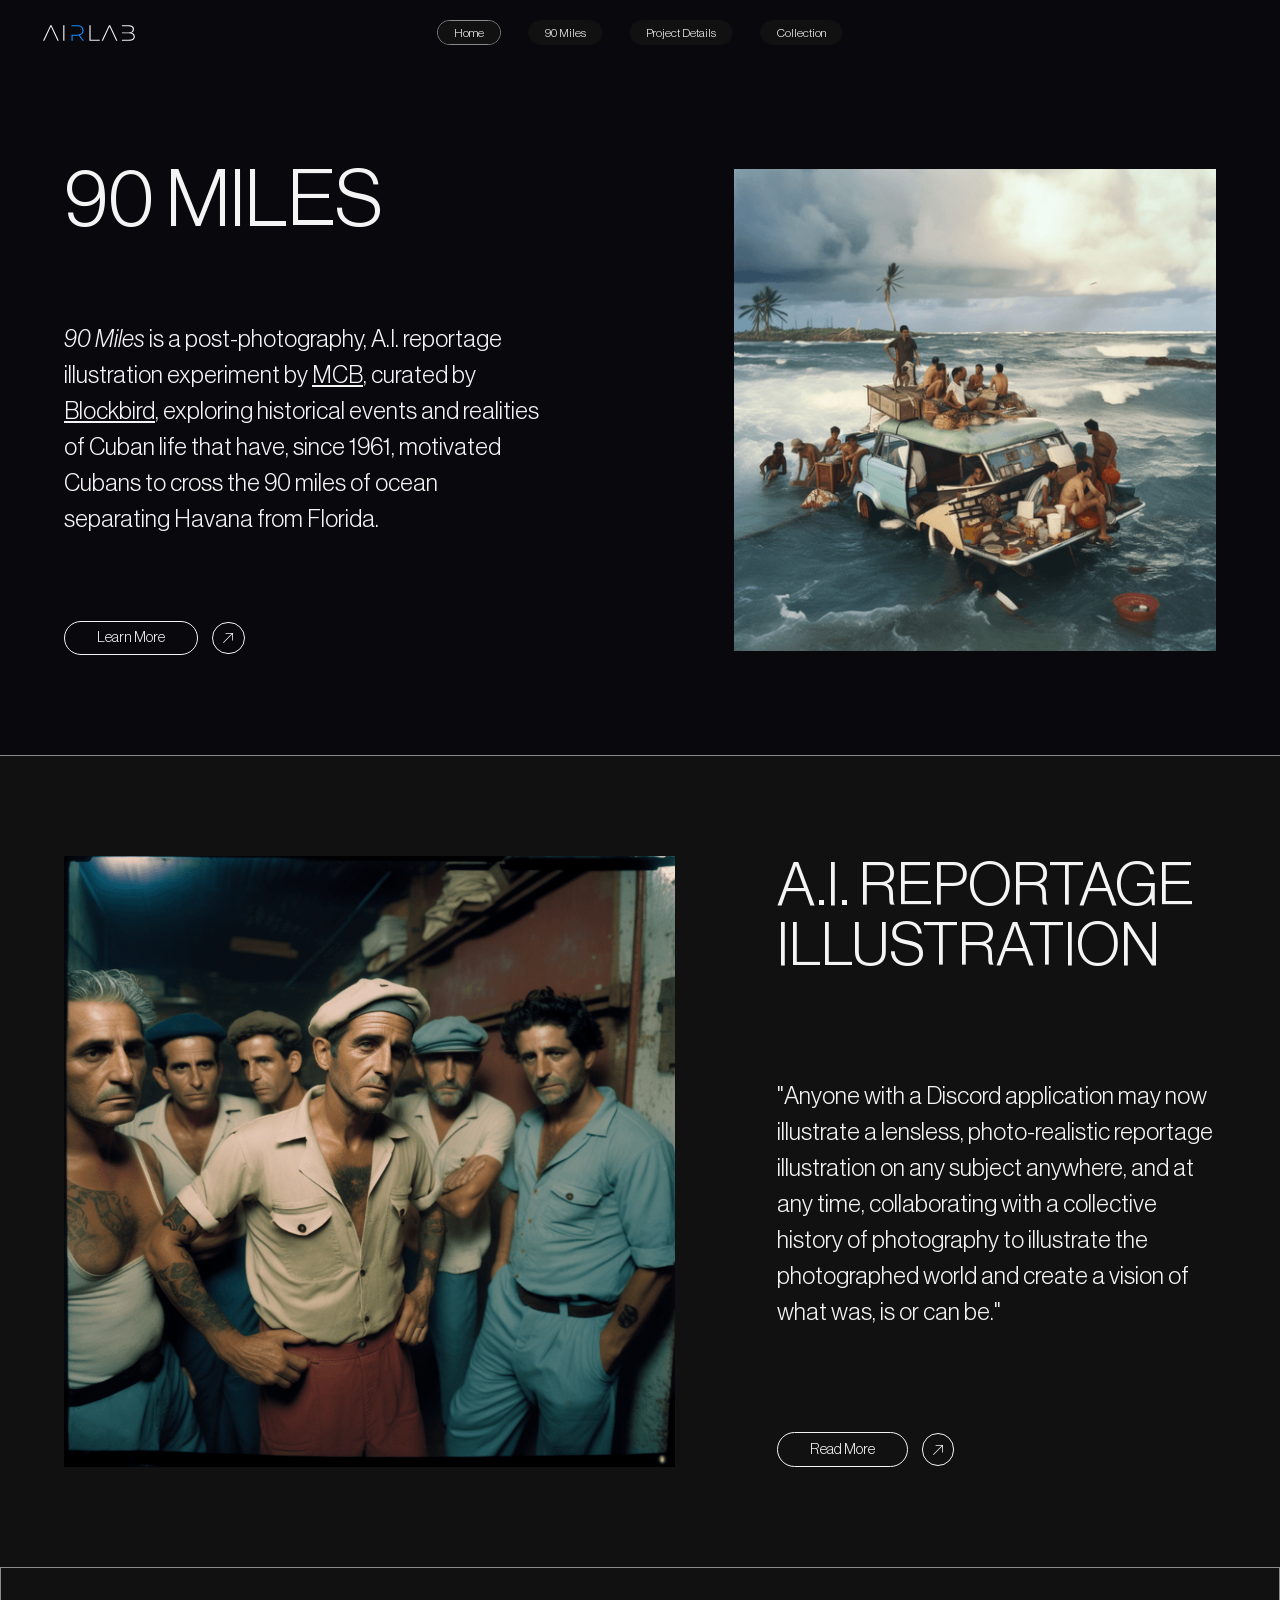
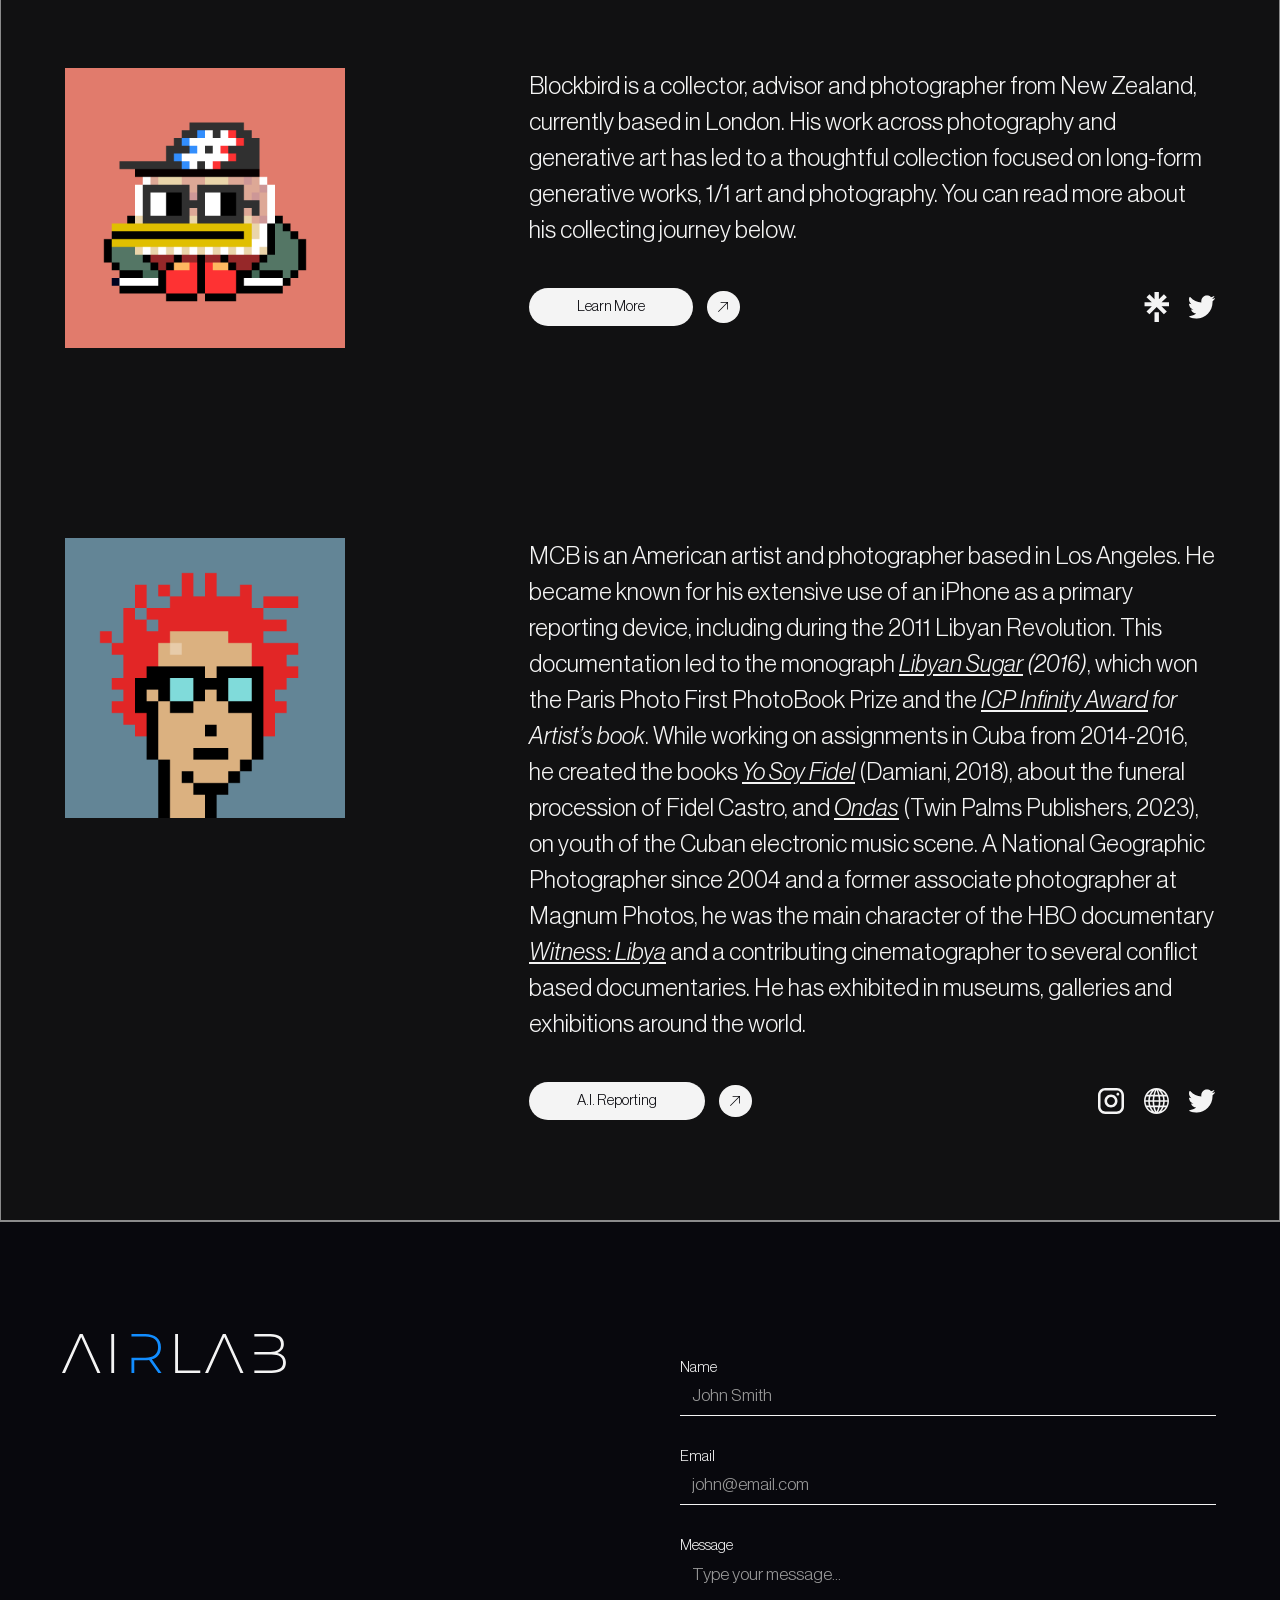
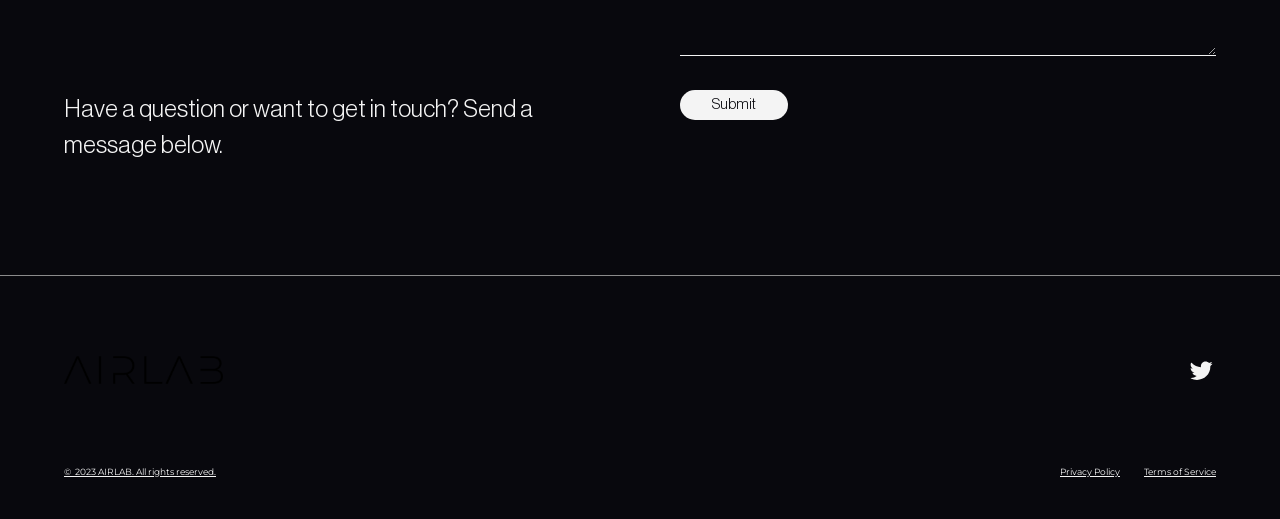
==== commit 447738c4: "Clean up static site and remove legacy Webflow runtime" ====
--- a/index.html
+++ b/index.html
@@ -1,28 +1,25 @@
-<!DOCTYPE html><!--  This site was created in Webflow. https://webflow.com  --><!--  Last Published: Tue Mar 31 2026 03:06:00 GMT+0000 (Coordinated Universal Time)  -->
-<html data-wf-page="6429af6613003e3967e42a38" data-wf-site="6420b85f418cab1eb0f9689f">
+<!DOCTYPE html>
+<html>
 <head>
   <meta charset="utf-8">
   <title>airlab</title>
   <meta content="width=device-width, initial-scale=1" name="viewport">
-  <meta content="Webflow" name="generator">
   <link href="css/normalize.css" rel="stylesheet" type="text/css">
-  <link href="css/webflow.css" rel="stylesheet" type="text/css">
-  <link href="css/airlabs.webflow.css" rel="stylesheet" type="text/css">
+  <link href="css/core.css" rel="stylesheet" type="text/css">
+  <link href="css/site.css" rel="stylesheet" type="text/css">
   <link href="https://fonts.googleapis.com" rel="preconnect">
   <link href="https://fonts.gstatic.com" rel="preconnect" crossorigin="anonymous">
-  <script src="https://ajax.googleapis.com/ajax/libs/webfont/1.6.26/webfont.js" type="text/javascript"></script>
-  <script type="text/javascript">WebFont.load({  google: {    families: ["Montserrat:100,100italic,200,200italic,300,300italic,400,400italic,500,500italic,600,600italic,700,700italic,800,800italic,900,900italic"]  }});</script>
-  <script type="text/javascript">!function(o,c){var n=c.documentElement,t=" w-mod-";n.className+=t+"js",("ontouchstart"in o||o.DocumentTouch&&c instanceof DocumentTouch)&&(n.className+=t+"touch")}(window,document);</script>
+  <link href="https://fonts.googleapis.com/css2?family=Montserrat:wght@100..900&display=swap" rel="stylesheet">
   <link href="images/favicon.png" rel="shortcut icon" type="image/x-icon">
   <link href="images/webclip.png" rel="apple-touch-icon">
 </head>
 <body class="body">
-  <section data-w-id="832a73df-782e-8b26-f439-b4c85000b576" class="navbar">
+  <section class="navbar">
     <div data-animation="over-right" data-collapse="medium" data-duration="300" data-easing="ease" data-easing2="ease" data-no-scroll="1" role="banner" class="mobile-navbar w-nav">
       <div class="div-block-5">
-        <a href="index.html" aria-current="page" class="brand w-nav-brand w--current"><img src="images/svg.svg" loading="lazy" data-w-id="832a73df-782e-8b26-f439-b4c85000b57a" alt="" class="image-5"></a>
+        <a href="index.html" aria-current="page" class="brand w-nav-brand w--current"><img src="images/svg.svg" loading="lazy" alt="" class="image-5"></a>
         <div class="menu-button-2 w-nav-button">
-          <div data-w-id="832a73df-782e-8b26-f439-b4c85000b58c" class="icon w-icon-nav-menu"></div>
+          <div class="icon w-icon-nav-menu"></div>
         </div>
         <nav role="navigation" class="nav-menu-2 w-nav-menu">
           <a href="index.html" aria-current="page" class="link-block mobile w-inline-block w--current">
@@ -42,41 +39,36 @@
           </a>
           <a href="gallery.html" class="link-block mobile w-inline-block">
             <div class="frame-37 home">
-              <div class="text-24">Gallery</div>
+              <div class="text-24">Collection</div>
             </div>
           </a>
         </nav>
       </div>
     </div>
-    <div data-w-id="832a73df-782e-8b26-f439-b4c85000b58d" class="navbar-2-2">
+    <div class="navbar-2-2">
       <div class="container-2">
-        <div data-w-id="832a73df-782e-8b26-f439-b4c85000b58f" class="column-5">
+        <div class="column-5">
           <a href="index.html" aria-current="page" class="link-block-17 w-inline-block w--current"><img src="images/svg.svg" loading="lazy" alt="" class="image-7"></a>
         </div>
         <div class="column-6">
-          <a data-w-id="832a73df-782e-8b26-f439-b4c85000b593" href="index.html" aria-current="page" class="link-block w-inline-block w--current">
+          <a href="index.html" aria-current="page" class="link-block w-inline-block w--current">
             <div class="frame-37 home">
               <div class="text-24">Home</div>
             </div>
           </a>
-          <a data-w-id="832a73df-782e-8b26-f439-b4c85000b597" href="90-miles.html" class="link-block w-inline-block">
+          <a href="90-miles.html" class="link-block w-inline-block">
             <div class="frame-37 home">
               <div class="text-24">90 Miles</div>
             </div>
           </a>
-          <a data-w-id="832a73df-782e-8b26-f439-b4c85000b59b" href="project-details.html" class="link-block w-inline-block">
+          <a href="project-details.html" class="link-block w-inline-block">
             <div class="frame-37 home">
               <div class="text-24">Project Details</div>
             </div>
           </a>
-          <a data-w-id="832a73df-782e-8b26-f439-b4c85000b59f" href="gallery.html" class="link-block w-inline-block">
-            <div class="frame-37 home">
-              <div class="text-24">Gallery</div>
-            </div>
-          </a>
-          <a href="https://opensea.io/collection/90-miles" target="_blank" class="link-block w-inline-block">
-            <div class="frame-37 home">
-              <div class="text-24">Opensea</div>
+          <a href="gallery.html" class="link-block w-inline-block">
+            <div class="frame-37 home">
+              <div class="text-24">Collection</div>
             </div>
           </a>
         </div>
@@ -85,77 +77,77 @@
     </div>
   </section>
   <div class="hero">
-    <div class="hero-mobile"><img src="https://uploads-ssl.webflow.com/64247922a3cb03603d309e0a/642604af0004e5106e1ceee2_Rectangle-3.png" loading="lazy" width="350" height="350" alt="" data-w-id="c9485625-253e-eb81-4651-0454533f679a" style="opacity:0" class="rectangle-6">
+    <div class="hero-mobile"><img src="images/642604af0004e5106e1ceee2_Rectangle-3.png" loading="lazy" width="350" height="350" alt="" class="rectangle-6">
       <div class="frame-725">
-        <div data-w-id="c9485625-253e-eb81-4651-0454533f679c" style="opacity:0" class="text-126">90 MILES</div>
-        <div class="text-127"><span data-w-id="c9485625-253e-eb81-4651-0454533f67a0" style="opacity:0" class="text-128"><em>90 Miles</em> is a post-photography, A.I. reportage illustration experiment by </span>
+        <div class="text-126">90 MILES</div>
+        <div class="text-127"><span class="text-128"><em>90 Miles</em> is a post-photography, A.I. reportage illustration experiment by </span>
           <a href="https://twitter.com/punk4803" target="_blank" class="link-30"><span class="text-128 span">MCB</span></a><span class="text-128">, curated by </span>
           <a href="https://twitter.com/_blockbird" target="_blank" class="link-31"><span class="text-128 span">Blockbird</span></a><span class="text-128">, exploring historical events and realities of Cuban life that have, since 1961, motivated Cubans to cross the 90 miles of ocean separating Havana from Florida.</span>
         </div>
         <div class="frame-726">
           <a href="90-miles.html" class="link-block-24 w-inline-block">
-            <div data-w-id="c9485625-253e-eb81-4651-0454533f67a5" style="opacity:0" class="frame-727">
+            <div class="frame-727">
               <div class="text-128">Learn More</div>
             </div>
           </a>
           <a href="90-miles.html" class="w-inline-block">
-            <div data-w-id="c9485625-253e-eb81-4651-0454533f67a8" style="opacity:0" class="frame-728"><img src="https://uploads-ssl.webflow.com/64247922a3cb03603d309e0a/642604b00004e54ddb1ceff0_Vectors-Wrapper.svg" loading="lazy" width="15" height="15" alt="" class="vectors-wrapper-31"></div>
+            <div class="frame-728"><img src="images/642604b00004e54ddb1ceff0_Vectors-Wrapper.svg" loading="lazy" width="15" height="15" alt="" class="vectors-wrapper-31"></div>
           </a>
         </div>
       </div>
     </div>
     <div class="hero-desktop">
       <div class="frame-717">
-        <div data-w-id="d4697c86-5afb-76fa-6730-ddd4d411eae1" style="opacity:0" class="text-119">90 MILES</div>
+        <div class="text-119">90 MILES</div>
         <div class="[base64]"><span class="[base64]"><em>90 Miles</em> is a post-photography, A.I. reportage illustration experiment by </span>
           <a href="https://twitter.com/punk4803" target="_blank" class="link-30"><span class="text-span-2">MCB</span></a><span class="[base64]">, curated by </span>
           <a href="https://twitter.com/_blockbird" target="_blank" class="link-31"><span class="text-span-3">Blockbird</span></a><span class="[base64]">, exploring historical events and realities of Cuban life that have, since 1961, motivated Cubans to cross the 90 miles of ocean separating Havana from Florida.</span>
         </div>
         <div class="frame-708">
           <a href="90-miles.html" class="link-block-20 w-inline-block">
-            <div data-w-id="d4697c86-5afb-76fa-6730-ddd4d411eaea" style="opacity:0" class="frame-710">
+            <div class="frame-710">
               <div class="text-120">Learn More</div>
             </div>
           </a>
           <a href="90-miles.html" class="w-inline-block">
-            <div data-w-id="d4697c86-5afb-76fa-6730-ddd4d411eaed" style="opacity:0" class="frame-718"><img src="https://uploads-ssl.webflow.com/64247922a3cb03603d309e0a/64247922a3cb03c652309e28_Vectors-Wrapper.svg" loading="lazy" width="15" height="15" alt="" class="vectors-wrapper-28"></div>
-          </a>
-        </div>
-      </div><img class="rectangle-5" src="images/Rectangle-3.png" width="723" height="735" alt="" style="opacity:0" sizes="(max-width: 991px) 100vw, 38vw" data-w-id="d4697c86-5afb-76fa-6730-ddd4d411eaef" loading="lazy" srcset="images/Rectangle-3-p-500.png 500w, images/Rectangle-3-p-800.png 800w, images/Rectangle-3-p-1080.png 1080w, images/Rectangle-3.png 1350w">
+            <div class="frame-718"><img src="images/64247922a3cb03c652309e28_Vectors-Wrapper.svg" loading="lazy" width="15" height="15" alt="" class="vectors-wrapper-28"></div>
+          </a>
+        </div>
+      </div><img class="rectangle-5" src="images/Rectangle-3.png" width="723" height="735" alt="" sizes="(max-width: 991px) 100vw, 38vw" loading="lazy" srcset="images/Rectangle-3-p-500.png 500w, images/Rectangle-3-p-800.png 800w, images/Rectangle-3-p-1080.png 1080w, images/Rectangle-3.png 1350w">
     </div>
   </div>
   <div class="preview">
-    <div class="preview-desktop"><img class="deepmind-dxtkv8qlay0-unsplash-4" src="images/deepmind-dxtkv8qLaY0-unsplash-1.png" width="916" height="916" alt="" style="opacity:0" sizes="(max-width: 991px) 100vw, 48vw" data-w-id="3907abb5-83e8-3907-fa6f-7c65b043c30a" loading="lazy" srcset="images/deepmind-dxtkv8qLaY0-unsplash-1-p-500.png 500w, images/deepmind-dxtkv8qLaY0-unsplash-1-p-800.png 800w, images/deepmind-dxtkv8qLaY0-unsplash-1-p-1080.png 1080w, images/deepmind-dxtkv8qLaY0-unsplash-1-p-1600.png 1600w, images/deepmind-dxtkv8qLaY0-unsplash-1-p-2000.png 2000w, images/deepmind-dxtkv8qLaY0-unsplash-1.png 2090w">
+    <div class="preview-desktop"><img class="deepmind-dxtkv8qlay0-unsplash-4" src="images/deepmind-dxtkv8qLaY0-unsplash-1.png" width="916" height="916" alt="" sizes="(max-width: 991px) 100vw, 48vw" loading="lazy" srcset="images/deepmind-dxtkv8qLaY0-unsplash-1-p-500.png 500w, images/deepmind-dxtkv8qLaY0-unsplash-1-p-800.png 800w, images/deepmind-dxtkv8qLaY0-unsplash-1-p-1080.png 1080w, images/deepmind-dxtkv8qLaY0-unsplash-1-p-1600.png 1600w, images/deepmind-dxtkv8qLaY0-unsplash-1-p-2000.png 2000w, images/deepmind-dxtkv8qLaY0-unsplash-1.png 2090w">
       <div class="frame-713">
-        <div data-w-id="3907abb5-83e8-3907-fa6f-7c65b043c30c" style="opacity:0" class="text-116">A.I. Reportage Illustration</div>
-        <div data-w-id="3907abb5-83e8-3907-fa6f-7c65b043c30e" style="opacity:0" class="text-117">&quot;Anyone with a Discord application may now illustrate a lensless, photo-realistic reportage illustration on any subject anywhere, and at any time, collaborating with a collective history of photography to illustrate the photographed world and create a vision of what was, is or can be.&quot;</div>
+        <div class="text-116">A.I. Reportage Illustration</div>
+        <div class="text-117">&quot;Anyone with a Discord application may now illustrate a lensless, photo-realistic reportage illustration on any subject anywhere, and at any time, collaborating with a collective history of photography to illustrate the photographed world and create a vision of what was, is or can be.&quot;</div>
         <div class="frame-714">
           <div class="frame-708">
-            <a href="/90-miles#ai-reporting" class="link-block-21 w-inline-block">
-              <div data-w-id="3907abb5-83e8-3907-fa6f-7c65b043c312" style="opacity:0" class="frame-710">
+            <a href="90-miles.html#ai-reporting" class="link-block-21 w-inline-block">
+              <div class="frame-710">
                 <div class="text-118">Read More</div>
               </div>
             </a>
-            <a href="/90-miles#ai-reporting" class="w-inline-block">
-              <div data-w-id="3907abb5-83e8-3907-fa6f-7c65b043c315" style="opacity:0" class="frame-715"><img src="https://uploads-ssl.webflow.com/64247922a3cb03603d309e0a/64247922a3cb03c652309e28_Vectors-Wrapper.svg" loading="lazy" width="15" height="15" alt="" class="vectors-wrapper-27"></div>
+            <a href="90-miles.html#ai-reporting" class="w-inline-block">
+              <div class="frame-715"><img src="images/64247922a3cb03c652309e28_Vectors-Wrapper.svg" loading="lazy" width="15" height="15" alt="" class="vectors-wrapper-27"></div>
             </a>
           </div>
         </div>
       </div>
     </div>
-    <div class="preview-mobile"><img src="https://uploads-ssl.webflow.com/64247922a3cb03603d309e0a/64260631d92369d249987340_deepmind-dxtkv8qLaY0-unsplash-1.png" loading="lazy" width="350" height="350" alt="" data-w-id="142e1d88-d072-18a2-6e56-a65e296b0b33" style="opacity:0" class="deepmind-dxtkv8qlay0-unsplash-5">
+    <div class="preview-mobile"><img src="images/64260631d92369d249987340_deepmind-dxtkv8qLaY0-unsplash-1.png" loading="lazy" width="350" height="350" alt="" class="deepmind-dxtkv8qlay0-unsplash-5">
       <div class="frame-730">
-        <div data-w-id="142e1d88-d072-18a2-6e56-a65e296b0b35" style="opacity:0" class="text-129">A.I. Reportage Illustration</div>
-        <div data-w-id="142e1d88-d072-18a2-6e56-a65e296b0b37" style="opacity:0" class="text-130">&quot;Anyone with a Discord application may now illustrate a lensless, photo-realistic reportage illustration on any subject anywhere, and at any time, collaborating with a collective history of photography to illustrate the photographed world and create a vision of what was, is or can be.&quot;</div>
+        <div class="text-129">A.I. Reportage Illustration</div>
+        <div class="text-130">&quot;Anyone with a Discord application may now illustrate a lensless, photo-realistic reportage illustration on any subject anywhere, and at any time, collaborating with a collective history of photography to illustrate the photographed world and create a vision of what was, is or can be.&quot;</div>
         <div class="frame-731">
           <div class="frame-726">
-            <a href="/90-miles#ai-reporting" class="link-block-25 w-inline-block">
-              <div data-w-id="142e1d88-d072-18a2-6e56-a65e296b0b3b" style="opacity:0" class="frame-727">
+            <a href="90-miles.html#ai-reporting" class="link-block-25 w-inline-block">
+              <div class="frame-727">
                 <div class="text-130">Read More</div>
               </div>
             </a>
-            <a href="/90-miles#ai-reporting" class="link-block-26 w-inline-block">
-              <div data-w-id="142e1d88-d072-18a2-6e56-a65e296b0b3e" style="opacity:0" class="frame-732"><img src="https://uploads-ssl.webflow.com/64247922a3cb03603d309e0a/642604b00004e54ddb1ceff0_Vectors-Wrapper.svg" loading="lazy" width="15" height="15" alt="" class="vectors-wrapper-32"></div>
+            <a href="90-miles.html#ai-reporting" class="link-block-26 w-inline-block">
+              <div class="frame-732"><img src="images/642604b00004e54ddb1ceff0_Vectors-Wrapper.svg" loading="lazy" width="15" height="15" alt="" class="vectors-wrapper-32"></div>
             </a>
           </div>
         </div>
@@ -164,148 +156,140 @@
   </div>
   <div class="creator-info">
     <div class="creator-info-desktop">
-      <div class="frame-21"><img src="https://uploads-ssl.webflow.com/64247922a3cb03603d309e0a/6424fb955ea13bb355bfd1a3_insideboats-8.png" loading="lazy" width="420" height="420" alt="" data-w-id="dd38e58d-bbaa-014a-c889-1fe801e4d9c1" style="opacity:0" class="insideboats-8-3">
+      <div class="frame-21"><img src="images/6424fb955ea13bb355bfd1a3_insideboats-8.png" loading="lazy" width="420" height="420" alt="" class="insideboats-8-3">
         <div class="frame-652">
-          <div data-w-id="dd38e58d-bbaa-014a-c889-1fe801e4d9c3" style="opacity:0" class="text-73">Blockbird is a collector, investor, advisor and photographer from New Zealand, but currently based in London. He has worked in the cryptocurrency space since early 2017, managing operations for a crypto startup and has now transitioned to advising several web3 and NFT startups. He became an avid collector of NFTs in 2020 and has since built a large collection of long form generative art, 1/1 art and photography. You can read more about his collecting journey below.</div>
+          <div class="text-73">Blockbird is a collector, advisor and photographer from New Zealand, currently based in London. His work across photography and generative art has led to a thoughtful collection focused on long-form generative works, 1/1 art and photography. You can read more about his collecting journey below.</div>
           <div class="frame-653">
             <div class="frame-7">
-              <a href="https://art3.io/2022/09/collectors-corner-blockbirds-approach-to-collecting-and-how-he-got-started-in-the -crypto-space/" target="_blank" class="link-block-19 w-inline-block">
-                <div data-w-id="dd38e58d-bbaa-014a-c889-1fe801e4d9c7" style="opacity:0" class="frame-654">
+              <a href="https://linktr.ee/blockbird" target="_blank" class="link-block-19 w-inline-block">
+                <div class="frame-654">
                   <div class="text-74">Learn More</div>
                 </div>
               </a>
-              <a href="https://art3.io/2022/09/collectors-corner-blockbirds-approach-to-collecting-and-how-he-got-started-in-the-crypto-space/" target="_blank" class="w-inline-block">
-                <div data-w-id="dd38e58d-bbaa-014a-c889-1fe801e4d9ca" style="opacity:0" class="frame-655"><img src="https://uploads-ssl.webflow.com/64247922a3cb03603d309e0a/64247922a3cb03cf3f309e2d_Vectors-Wrapper.svg" loading="lazy" width="15" height="15" alt="" class="vectors-wrapper-15"></div>
-              </a>
-            </div>
-            <div data-w-id="dd38e58d-bbaa-014a-c889-1fe801e4d9cc" style="opacity:0" class="social-links-3">
-              <a href="https://linktr.ee/blockbird" target="_blank" class="w-inline-block"><img src="https://uploads-ssl.webflow.com/64247922a3cb03603d309e0a/6424fb960b4bbb7c6ca1c946_Vectors-Wrapper.svg" loading="lazy" width="33.565879821777344" height="41" alt="" class="vectors-wrapper-17"></a>
-              <a href="https://gallery.so/blockbird" target="_blank" class="w-inline-block"><img src="https://uploads-ssl.webflow.com/64247922a3cb03603d309e0a/6424fb97f0bb12d8caf547ca_ggrqO0jQzmeYVF-lsOQZI-1.png" loading="lazy" width="41" height="41" alt="" class="ggrqo0jqzmeyvf-lsoqzi-1"></a>
-              <a href="https://twitter.com/_blockbird" target="_blank" class="w-inline-block"><img src="https://uploads-ssl.webflow.com/64247922a3cb03603d309e0a/6424fb9723819282f2d22c42_Vectors-Wrapper.svg" loading="lazy" width="41" height="38" alt="" class="vectors-wrapper-18"></a>
-            </div>
-          </div>
-        </div>
-      </div>
-      <div class="frame-21"><img src="https://uploads-ssl.webflow.com/64247922a3cb03603d309e0a/6424fb98d0cec90f221251cc_insideboats-8.png" loading="lazy" width="420" height="420" alt="" data-w-id="dd38e58d-bbaa-014a-c889-1fe801e4d9d1" style="opacity:0" class="insideboats-8-3">
+              <a href="https://linktr.ee/blockbird" target="_blank" class="w-inline-block">
+                <div class="frame-655"><img src="images/64247922a3cb03cf3f309e2d_Vectors-Wrapper.svg" loading="lazy" width="15" height="15" alt="" class="vectors-wrapper-15"></div>
+              </a>
+            </div>
+            <div class="social-links-3">
+              <a href="https://linktr.ee/blockbird" target="_blank" class="w-inline-block"><img src="images/6424fb960b4bbb7c6ca1c946_Vectors-Wrapper.svg" loading="lazy" width="33.565879821777344" height="41" alt="" class="vectors-wrapper-17"></a>
+              <a href="https://twitter.com/_blockbird" target="_blank" class="w-inline-block"><img src="images/6424fb9723819282f2d22c42_Vectors-Wrapper.svg" loading="lazy" width="41" height="38" alt="" class="vectors-wrapper-18"></a>
+            </div>
+          </div>
+        </div>
+      </div>
+      <div class="frame-21"><img src="images/6424fb98d0cec90f221251cc_insideboats-8.png" loading="lazy" width="420" height="420" alt="" class="insideboats-8-3">
         <div class="frame-652">
-          <div data-w-id="dd38e58d-bbaa-014a-c889-1fe801e4d9d3" style="opacity:0" class="text-73">MCB is an American artist and photographer based in Los Angeles. He became known for his extensive use of an iPhone as a primary reporting device, including during the 2011 Libyan Revolution. This documentation led to the monograph <a href="https://twinpalms.com/products/michael-christopher-brown-libyan-sugar" target="_blank" class="link-36"><em>Libyan Sugar</em></a><em> (2016)</em>, which won the Paris Photo First PhotoBook Prize and the <a href="https://infinityawards.mediastorm.com/2017-icp-infinity-awards" target="_blank" class="link-37"><em>ICP Infinity Award</em></a><em> for Artist’s book</em>. While working on assignments in Cuba from 2014-2016, he created the books <a href="https://michaelchristopherbrown.com/cuba/yo-soy-fidel" target="_blank" class="link-38"><em>Yo Soy Fidel</em></a> (Damiani, 2018), about the funeral procession of Fidel Castro, and <a href="https://michaelchristopherbrown.com/cuba/lasondas" target="_blank" class="link-39"><em>Ondas</em></a> (Twin Palms Publishers, 2023), on youth of the Cuban electronic music scene. A National Geographic Photographer since 2004 and a former associate photographer at Magnum Photos, he was the main character of the HBO documentary <a href="https://www.hbo.com/witness/season-1/2-witness-libya" target="_blank" class="link-40"><em>Witness: Libya</em></a> and a contributing cinematographer to several conflict based documentaries. He has exhibited in museums, galleries and exhibitions around the world.</div>
+          <div class="text-73">MCB is an American artist and photographer based in Los Angeles. He became known for his extensive use of an iPhone as a primary reporting device, including during the 2011 Libyan Revolution. This documentation led to the monograph <a href="https://twinpalms.com/products/michael-christopher-brown-libyan-sugar" target="_blank" class="link-36"><em>Libyan Sugar</em></a><em> (2016)</em>, which won the Paris Photo First PhotoBook Prize and the <a href="https://infinityawards.mediastorm.com/2017-icp-infinity-awards" target="_blank" class="link-37"><em>ICP Infinity Award</em></a><em> for Artist’s book</em>. While working on assignments in Cuba from 2014-2016, he created the books <a href="https://michaelchristopherbrown.com/cuba/yo-soy-fidel" target="_blank" class="link-38"><em>Yo Soy Fidel</em></a> (Damiani, 2018), about the funeral procession of Fidel Castro, and <a href="https://michaelchristopherbrown.com/cuba/lasondas" target="_blank" class="link-39"><em>Ondas</em></a> (Twin Palms Publishers, 2023), on youth of the Cuban electronic music scene. A National Geographic Photographer since 2004 and a former associate photographer at Magnum Photos, he was the main character of the HBO documentary <a href="https://www.hbo.com/witness/season-1/2-witness-libya" target="_blank" class="link-40"><em>Witness: Libya</em></a> and a contributing cinematographer to several conflict based documentaries. He has exhibited in museums, galleries and exhibitions around the world.</div>
           <div class="frame-653">
             <div class="frame-7">
-              <a href="/90-miles#ai-reporting" class="link-block-18 w-inline-block">
-                <div data-w-id="dd38e58d-bbaa-014a-c889-1fe801e4d9d7" style="opacity:0" class="frame-654">
+              <a href="90-miles.html#ai-reporting" class="link-block-18 w-inline-block">
+                <div class="frame-654">
                   <div class="text-74">A.I. Reporting</div>
                 </div>
               </a>
-              <a href="/90-miles#ai-reporting" class="w-inline-block">
-                <div data-w-id="dd38e58d-bbaa-014a-c889-1fe801e4d9da" style="opacity:0" class="frame-655"><img src="https://uploads-ssl.webflow.com/64247922a3cb03603d309e0a/64247922a3cb03cf3f309e2d_Vectors-Wrapper.svg" loading="lazy" width="15" height="15" alt="" class="vectors-wrapper-15"></div>
-              </a>
-            </div>
-            <div data-w-id="dd38e58d-bbaa-014a-c889-1fe801e4d9dc" style="opacity:0" class="social-links-3">
-              <a href="https://instagram.com/michaelchristopherbrown" target="_blank" class="w-inline-block"><img src="https://uploads-ssl.webflow.com/64247922a3cb03603d309e0a/6424fb99c2c45d2975afbf24_Vectors-Wrapper.svg" loading="lazy" width="41" height="41" alt="" class="vectors-wrapper-19"></a>
-              <a href="https://michaelchristopherbrown.com/" target="_blank" class="w-inline-block"><img src="https://uploads-ssl.webflow.com/64247922a3cb03603d309e0a/6424fb9974689e6a6bd61e6b_Vectors-Wrapper.svg" loading="lazy" width="41" height="41" alt="" class="vectors-wrapper-19"></a>
-              <a href="https://twitter.com/punk4803" target="_blank" class="w-inline-block"><img src="https://uploads-ssl.webflow.com/64247922a3cb03603d309e0a/6424fb9723819282f2d22c42_Vectors-Wrapper.svg" loading="lazy" width="41" height="38" alt="" class="vectors-wrapper-18"></a>
+              <a href="90-miles.html#ai-reporting" class="w-inline-block">
+                <div class="frame-655"><img src="images/64247922a3cb03cf3f309e2d_Vectors-Wrapper.svg" loading="lazy" width="15" height="15" alt="" class="vectors-wrapper-15"></div>
+              </a>
+            </div>
+            <div class="social-links-3">
+              <a href="https://instagram.com/michaelchristopherbrown" target="_blank" class="w-inline-block"><img src="images/6424fb99c2c45d2975afbf24_Vectors-Wrapper.svg" loading="lazy" width="41" height="41" alt="" class="vectors-wrapper-19"></a>
+              <a href="https://michaelchristopherbrown.com/" target="_blank" class="w-inline-block"><img src="images/6424fb9974689e6a6bd61e6b_Vectors-Wrapper.svg" loading="lazy" width="41" height="41" alt="" class="vectors-wrapper-19"></a>
+              <a href="https://twitter.com/punk4803" target="_blank" class="w-inline-block"><img src="images/6424fb9723819282f2d22c42_Vectors-Wrapper.svg" loading="lazy" width="41" height="38" alt="" class="vectors-wrapper-18"></a>
             </div>
           </div>
         </div>
       </div>
     </div>
     <div class="creator-info-mobile">
-      <div class="frame-740"><img src="https://uploads-ssl.webflow.com/64247922a3cb03603d309e0a/6426072bf7e94d6fd94b892b_insideboats-8.png" loading="lazy" width="350" height="350" alt="" data-w-id="6dfcfd3f-cb71-8107-8176-6b9730491f9c" style="opacity:0" class="insideboats-8-5">
+      <div class="frame-740"><img src="images/6426072bf7e94d6fd94b892b_insideboats-8.png" loading="lazy" width="350" height="350" alt="" class="insideboats-8-5">
         <div class="frame-740">
-          <div data-w-id="6dfcfd3f-cb71-8107-8176-6b9730491f9e" style="opacity:0" class="text-136">Blockbird is a collector, investor, advisor and photographer from New Zealand, but currently based in London. He has worked in the cryptocurrency space since early 2017, managing operations for a crypto startup and has now transitioned to advising several web3 and NFT startups. He became an avid collector of NFTs in 2020 and has since built a large collection of long form generative art, 1/1 art and photography. You can read more about his collecting journey below.</div>
+          <div class="text-136">Blockbird is a collector, advisor and photographer from New Zealand, currently based in London. His work across photography and generative art has led to a thoughtful collection focused on long-form generative works, 1/1 art and photography. You can read more about his collecting journey below.</div>
           <div class="frame-730">
             <div class="frame-726">
-              <a href="https://art3.io/2022/09/collectors-corner-blockbirds-approach-to-collecting-and-how-he-got-started-in-the-crypto-space/" target="_blank" class="link-block-27 w-inline-block">
-                <div data-w-id="6dfcfd3f-cb71-8107-8176-6b9730491fa2" style="opacity:0" class="frame-741">
+              <a href="https://linktr.ee/blockbird" target="_blank" class="link-block-27 w-inline-block">
+                <div class="frame-741">
                   <div class="text-137">Learn More</div>
                 </div>
               </a>
-              <a href="https://art3.io/2022/09/collectors-corner-blockbirds-approach-to-collecting-and-how-he-got-started-in-the-crypto-space/" target="_blank" class="w-inline-block">
-                <div data-w-id="6dfcfd3f-cb71-8107-8176-6b9730491fa5" style="opacity:0" class="frame-742"><img src="https://uploads-ssl.webflow.com/64247922a3cb03603d309e0a/6426072c9a790a48dfeb94f6_Vectors-Wrapper.svg" loading="lazy" width="15" height="15" alt="" class="vectors-wrapper-34"></div>
-              </a>
-            </div>
-            <div data-w-id="6dfcfd3f-cb71-8107-8176-6b9730491fa7" style="opacity:0" class="social-links-4">
-              <a href="https://linktr.ee/blockbird" target="_blank" class="w-inline-block"><img src="https://uploads-ssl.webflow.com/64247922a3cb03603d309e0a/6426072d91c9b5b2679c6854_Vectors-Wrapper.svg" loading="lazy" width="25.676267623901367" height="31.362703323364258" alt="" class="vectors-wrapper-35"></a>
-              <a href="https://gallery.so/blockbird" target="_blank" class="w-inline-block"><img src="https://uploads-ssl.webflow.com/64247922a3cb03603d309e0a/6426072dd04faf263933f015_ggrqO0jQzmeYVF-lsOQZI-1.png" loading="lazy" width="31" height="31" alt="" class="ggrqo0jqzmeyvf-lsoqzi-2"></a>
-              <a href="https://twitter.com/_blockbird" target="_blank" class="w-inline-block"><img src="https://uploads-ssl.webflow.com/64247922a3cb03603d309e0a/6426072e1942f6b429cdd8c8_Vectors-Wrapper.svg" loading="lazy" width="31" height="29" alt="" class="vectors-wrapper-36"></a>
-            </div>
-          </div>
-        </div>
-      </div>
-      <div class="frame-740"><img src="https://uploads-ssl.webflow.com/64247922a3cb03603d309e0a/6426072fda66404bf72e6ebd_insideboats-8.png" loading="lazy" width="350" height="350" alt="" data-w-id="6dfcfd3f-cb71-8107-8176-6b9730491fac" style="opacity:0" class="insideboats-8-5">
+              <a href="https://linktr.ee/blockbird" target="_blank" class="w-inline-block">
+                <div class="frame-742"><img src="images/6426072c9a790a48dfeb94f6_Vectors-Wrapper.svg" loading="lazy" width="15" height="15" alt="" class="vectors-wrapper-34"></div>
+              </a>
+            </div>
+            <div class="social-links-4">
+              <a href="https://linktr.ee/blockbird" target="_blank" class="w-inline-block"><img src="images/6426072d91c9b5b2679c6854_Vectors-Wrapper.svg" loading="lazy" width="25.676267623901367" height="31.362703323364258" alt="" class="vectors-wrapper-35"></a>
+              <a href="https://twitter.com/_blockbird" target="_blank" class="w-inline-block"><img src="images/6426072e1942f6b429cdd8c8_Vectors-Wrapper.svg" loading="lazy" width="31" height="29" alt="" class="vectors-wrapper-36"></a>
+            </div>
+          </div>
+        </div>
+      </div>
+      <div class="frame-740"><img src="images/6426072fda66404bf72e6ebd_insideboats-8.png" loading="lazy" width="350" height="350" alt="" class="insideboats-8-5">
         <div class="frame-740">
-          <div data-w-id="6dfcfd3f-cb71-8107-8176-6b9730491fae" style="opacity:0" class="text-136">MCB is an American artist and photographer based in Los Angeles. He became known for his extensive use of an iPhone as a primary reporting device, including during the 2011 Libyan Revolution. This documentation led to the monograph <a href="https://twinpalms.com/products/michael-christopher-brown-libyan-sugar" target="_blank" class="link-36"><em>Libyan Sugar</em></a><em> (2016)</em>, which won the Paris Photo First PhotoBook Prize and the <a href="https://infinityawards.mediastorm.com/2017-icp-infinity-awards" target="_blank" class="link-37"><em>ICP Infinity Award</em></a><em> for Artist’s book</em>. While working on assignments in Cuba from 2014-2016, he created the books <a href="https://michaelchristopherbrown.com/cuba/yo-soy-fidel" target="_blank" class="link-38"><em>Yo Soy Fidel</em></a> (Damiani, 2018), about the funeral procession of Fidel Castro, and <a href="https://michaelchristopherbrown.com/cuba/lasondas" target="_blank" class="link-39"><em>Ondas</em></a> (Twin Palms Publishers, 2023), on youth of the Cuban electronic music scene. A National Geographic Photographer since 2004 and a former associate photographer at Magnum Photos, he was the main character of the HBO documentary <a href="https://www.hbo.com/witness/season-1/2-witness-libya" target="_blank" class="link-40"><em>Witness: Libya</em></a> and a contributing cinematographer to several conflict based documentaries. He has exhibited in museums, galleries and exhibitions around the world.</div>
+          <div class="text-136">MCB is an American artist and photographer based in Los Angeles. He became known for his extensive use of an iPhone as a primary reporting device, including during the 2011 Libyan Revolution. This documentation led to the monograph <a href="https://twinpalms.com/products/michael-christopher-brown-libyan-sugar" target="_blank" class="link-36"><em>Libyan Sugar</em></a><em> (2016)</em>, which won the Paris Photo First PhotoBook Prize and the <a href="https://infinityawards.mediastorm.com/2017-icp-infinity-awards" target="_blank" class="link-37"><em>ICP Infinity Award</em></a><em> for Artist’s book</em>. While working on assignments in Cuba from 2014-2016, he created the books <a href="https://michaelchristopherbrown.com/cuba/yo-soy-fidel" target="_blank" class="link-38"><em>Yo Soy Fidel</em></a> (Damiani, 2018), about the funeral procession of Fidel Castro, and <a href="https://michaelchristopherbrown.com/cuba/lasondas" target="_blank" class="link-39"><em>Ondas</em></a> (Twin Palms Publishers, 2023), on youth of the Cuban electronic music scene. A National Geographic Photographer since 2004 and a former associate photographer at Magnum Photos, he was the main character of the HBO documentary <a href="https://www.hbo.com/witness/season-1/2-witness-libya" target="_blank" class="link-40"><em>Witness: Libya</em></a> and a contributing cinematographer to several conflict based documentaries. He has exhibited in museums, galleries and exhibitions around the world.</div>
           <div class="frame-730">
             <div class="frame-726">
-              <a href="/90-miles#ai-reporting" class="link-block-29 w-inline-block">
-                <div data-w-id="6dfcfd3f-cb71-8107-8176-6b9730491fb2" style="opacity:0" class="frame-741">
+              <a href="90-miles.html#ai-reporting" class="link-block-29 w-inline-block">
+                <div class="frame-741">
                   <div class="text-137">A.I. Reportage Illustration</div>
                 </div>
               </a>
-              <a href="/90-miles#ai-reporting" class="w-inline-block">
-                <div data-w-id="6dfcfd3f-cb71-8107-8176-6b9730491fb5" style="opacity:0" class="frame-742"><img src="https://uploads-ssl.webflow.com/64247922a3cb03603d309e0a/6426072f1ad0ecba661c2659_Vectors-Wrapper.svg" loading="lazy" width="15" height="15" alt="" class="vectors-wrapper-34"></div>
-              </a>
-            </div>
-            <div data-w-id="6dfcfd3f-cb71-8107-8176-6b9730491fb7" style="opacity:0" class="social-links-4">
-              <a href="https://instagram.com/michaelchristopherbrown" target="_blank" class="w-inline-block"><img src="https://uploads-ssl.webflow.com/64247922a3cb03603d309e0a/642607309a790a1a39eb9ac8_Vectors-Wrapper.svg" loading="lazy" width="32" height="33" alt="" class="vectors-wrapper-37"></a>
-              <a href="https://michaelchristopherbrown.com/" target="_blank" class="w-inline-block"><img src="https://uploads-ssl.webflow.com/64247922a3cb03603d309e0a/6426073160c97b08e10ed933_Vectors-Wrapper.svg" loading="lazy" width="32" height="33" alt="" class="vectors-wrapper-37"></a>
-              <a href="https://twitter.com/punk4803" target="_blank" class="w-inline-block"><img src="https://uploads-ssl.webflow.com/64247922a3cb03603d309e0a/64260731e2b075236a975ad4_Vectors-Wrapper.svg" loading="lazy" width="32" height="29" alt="" class="vectors-wrapper-38"></a>
-            </div>
-          </div>
-        </div>
-      </div>
-    </div>
-  </div>
-  <div data-w-id="1d70fae0-c99d-8b1c-6739-6bdc9e980b97" class="contact">
+              <a href="90-miles.html#ai-reporting" class="w-inline-block">
+                <div class="frame-742"><img src="images/6426072f1ad0ecba661c2659_Vectors-Wrapper.svg" loading="lazy" width="15" height="15" alt="" class="vectors-wrapper-34"></div>
+              </a>
+            </div>
+            <div class="social-links-4">
+              <a href="https://instagram.com/michaelchristopherbrown" target="_blank" class="w-inline-block"><img src="images/642607309a790a1a39eb9ac8_Vectors-Wrapper.svg" loading="lazy" width="32" height="33" alt="" class="vectors-wrapper-37"></a>
+              <a href="https://michaelchristopherbrown.com/" target="_blank" class="w-inline-block"><img src="images/6426073160c97b08e10ed933_Vectors-Wrapper.svg" loading="lazy" width="32" height="33" alt="" class="vectors-wrapper-37"></a>
+              <a href="https://twitter.com/punk4803" target="_blank" class="w-inline-block"><img src="images/64260731e2b075236a975ad4_Vectors-Wrapper.svg" loading="lazy" width="32" height="29" alt="" class="vectors-wrapper-38"></a>
+            </div>
+          </div>
+        </div>
+      </div>
+    </div>
+  </div>
+  <div class="contact" id="contact">
     <div class="contact-desktop">
-      <div class="content-10"><img src="https://uploads-ssl.webflow.com/64247922a3cb03603d309e0a/6424fcaa74689ee4fdd79721_Vectors-Wrapper.svg" loading="lazy" width="456.7826843261719" height="79" alt="" data-w-id="01729fc3-10cf-4023-cc4c-18fc485e6237" class="vectors-wrapper-20">
-        <div data-w-id="01729fc3-10cf-4023-cc4c-18fc485e6238" class="text-75">AIRLAB (A.I. Reporting Lab) was created in response to the growth and influence of A.I. and to understand ways of utilizing the technology in reportage illustration.</div>
-        <a href="mailto:hello@airlab.co?subject=AIRLAB%20Website%20Inquiry%20" class="link-block-23 w-inline-block">
-          <div data-w-id="01729fc3-10cf-4023-cc4c-18fc485e623a" class="text-75">hello@airlab.com</div>
-        </a>
-      </div>
-      <div data-w-id="1d70fae0-c99d-8b1c-6739-6bdc9e980ba1" class="form-block w-form">
-        <form id="email-form" name="email-form" data-name="Email Form" method="get" data-wf-page-id="6429af6613003e3967e42a38" data-wf-element-id="1d70fae0-c99d-8b1c-6739-6bdc9e980ba2">
-          <div class="form-item"><label for="name-2" class="field-label">Name</label><input class="text-field w-input" maxlength="256" name="name-2" data-name="Name 2" placeholder="John Smith" type="text" id="name-2" required=""></div>
-          <div class="form-item"><label for="Email-2" class="field-label">Email</label><input class="text-field w-input" maxlength="256" name="Email-2" data-name="Email 2" placeholder="john@email.com" type="email" id="Email-2" required=""></div>
-          <div class="form-item"><label for="message-2" class="field-label">Message</label><textarea placeholder="Type your message..." maxlength="5000" id="message-2" name="message-2" data-name="Message 2" class="textarea w-input"></textarea></div><label class="w-checkbox checkbox-field">
-            <div class="w-checkbox-input w-checkbox-input--inputType-custom checkbox-3"></div><input type="checkbox" id="checkbox-2" name="checkbox-2" data-name="Checkbox 2" required="" style="opacity:0;position:absolute;z-index:-1"><span class="checkbox-label w-form-label" for="checkbox-2">I accept the <a href="#" class="link">Terms</a></span>
-          </label><input type="submit" data-wait="Please wait..." class="submit-button w-button" value="Submit">
+      <div class="content-10"><img src="images/6424fcaa74689ee4fdd79721_Vectors-Wrapper.svg" loading="lazy" width="456.7826843261719" height="79" alt="" class="vectors-wrapper-20">
+        <div class="text-75">Have a question or want to get in touch? Send a message below.</div>
+      </div>
+      <div class="form-block w-form">
+        <form id="contact-form" name="contact-form" method="post" action="https://formsubmit.co/ajax/glen@blockbird.co" data-contact-form>
+          <input type="hidden" name="_subject" value="AIRLAB website enquiry">
+          <input type="text" name="_honey" tabindex="-1" autocomplete="off" style="display:none">
+          <div class="form-item"><label for="contact-name" class="field-label">Name</label><input class="text-field w-input" maxlength="256" name="name" placeholder="John Smith" type="text" id="contact-name" required=""></div>
+          <div class="form-item"><label for="contact-email" class="field-label">Email</label><input class="text-field w-input" maxlength="256" name="email" placeholder="john@email.com" type="email" id="contact-email" required=""></div>
+          <div class="form-item"><label for="contact-message" class="field-label">Message</label><textarea placeholder="Type your message..." maxlength="5000" id="contact-message" name="message" class="textarea w-input" required=""></textarea></div><input type="submit" data-wait="Sending..." class="submit-button w-button" value="Submit">
         </form>
         <div class="w-form-done">
-          <div>Thank you! Your submission has been received!</div>
+          <div>Thanks. Your message has been sent.</div>
         </div>
         <div class="w-form-fail">
-          <div>Oops! Something went wrong while submitting the form.</div>
+          <div>Something went wrong while sending your message. Please try again.</div>
         </div>
       </div>
     </div>
     <div class="contact-mobile">
-      <div class="content-11"><img src="https://uploads-ssl.webflow.com/64247922a3cb03603d309e0a/6426087b9a790ae0e2eda478_Vectors-Wrapper.svg" loading="lazy" width="198.00022888183594" height="34.244075775146484" alt="" data-w-id="cc514083-a016-391a-1ff0-d60dee6d4e1e" class="vectors-wrapper-39">
-        <div data-w-id="cc514083-a016-391a-1ff0-d60dee6d4e1f" class="text-138">AIRLAB (A.I. Reporting Lab) was created in response to the growth and influence of A.I. and to understand ways of utilizing the technology in reportage illustration.</div>
-        <div data-w-id="cc514083-a016-391a-1ff0-d60dee6d4e21" class="text-139">
-          <a href="mailto:hello@airlab.co?subject=AIRLAB%20Website%20Inquiry" class="link-28">hello@airlab.com</a>
-        </div>
-      </div>
-      <div data-w-id="994c4b60-ddd5-367c-d2a3-5e8b14cb1224" class="form-block w-form">
-        <form id="email-form" name="email-form" data-name="Email Form" method="get" data-wf-page-id="6429af6613003e3967e42a38" data-wf-element-id="994c4b60-ddd5-367c-d2a3-5e8b14cb1225">
-          <div class="form-item"><label for="name-3" class="field-label-2">Name</label><input class="text-field-2 w-input" maxlength="256" name="name-2" data-name="Name 2" placeholder="John Smith" type="text" id="name-2" required=""></div>
-          <div class="form-item"><label for="Email-3" class="field-label-2">Email</label><input class="text-field-2 w-input" maxlength="256" name="Email-2" data-name="Email 2" placeholder="john@email.com" type="email" id="Email-2" required=""></div>
-          <div class="form-item"><label for="message-2" class="field-label-2">Message</label><textarea placeholder="Type your message..." maxlength="5000" id="message-2" name="message-2" data-name="Message 2" class="textarea-2 w-input"></textarea></div><label class="w-checkbox checkbox-field">
-            <div class="w-checkbox-input w-checkbox-input--inputType-custom checkbox-3"></div><input type="checkbox" id="checkbox-2" name="checkbox-2" data-name="Checkbox 2" required="" style="opacity:0;position:absolute;z-index:-1"><span class="checkbox-label-2 w-form-label" for="checkbox-2">I accept the <a href="#" class="link-2">Terms</a></span>
-          </label><input type="submit" data-wait="Please wait..." class="submit-button-2 w-button" value="Submit">
+      <div class="content-11"><img src="images/6426087b9a790ae0e2eda478_Vectors-Wrapper.svg" loading="lazy" width="198.00022888183594" height="34.244075775146484" alt="" class="vectors-wrapper-39">
+        <div class="text-138">Have a question or want to get in touch? Send a message below.</div>
+      </div>
+      <div class="form-block w-form">
+        <form id="contact-form-mobile" name="contact-form-mobile" method="post" action="https://formsubmit.co/ajax/glen@blockbird.co" data-contact-form>
+          <input type="hidden" name="_subject" value="AIRLAB website enquiry">
+          <input type="text" name="_honey" tabindex="-1" autocomplete="off" style="display:none">
+          <div class="form-item"><label for="contact-name-mobile" class="field-label-2">Name</label><input class="text-field-2 w-input" maxlength="256" name="name" placeholder="John Smith" type="text" id="contact-name-mobile" required=""></div>
+          <div class="form-item"><label for="contact-email-mobile" class="field-label-2">Email</label><input class="text-field-2 w-input" maxlength="256" name="email" placeholder="john@email.com" type="email" id="contact-email-mobile" required=""></div>
+          <div class="form-item"><label for="contact-message-mobile" class="field-label-2">Message</label><textarea placeholder="Type your message..." maxlength="5000" id="contact-message-mobile" name="message" class="textarea-2 w-input" required=""></textarea></div><input type="submit" data-wait="Sending..." class="submit-button-2 w-button" value="Submit">
         </form>
         <div class="w-form-done">
-          <div>Thank you! Your submission has been received!</div>
+          <div>Thanks. Your message has been sent.</div>
         </div>
         <div class="w-form-fail">
-          <div>Oops! Something went wrong while submitting the form.</div>
+          <div>Something went wrong while sending your message. Please try again.</div>
         </div>
       </div>
     </div>
   </div>
   <div class="footer">
-    <div data-w-id="d856c163-ecea-e477-0762-7a98a8442fe6" class="footer-desktop">
+    <div class="footer-desktop">
       <div class="content-7">
         <div class="column-8"><img src="images/brandmark-design-1.png" loading="lazy" width="239" height="42" alt="" class="brandmark-design-2">
           <div class="content-8">
@@ -327,12 +311,12 @@
         </div>
       </div>
     </div>
-    <div data-w-id="3157774a-ff50-b10e-b136-54c1e4a25cf7" class="footer-mobile">
+    <div class="footer-mobile">
       <div class="content-12">
         <div class="column-10">
           <div class="content-13">
             <div class="social-links-5">
-              <a href="https://twitter.com/airlabco" target="_blank" class="w-inline-block"><img src="https://uploads-ssl.webflow.com/64247922a3cb03603d309e0a/64260d5d60c97b31681797cf_Vectors-Wrapper.svg" loading="lazy" width="44" height="44" alt="" class="vectors-wrapper-40"></a>
+              <a href="https://twitter.com/airlabco" target="_blank" class="w-inline-block"><img src="images/64260d5d60c97b31681797cf_Vectors-Wrapper.svg" loading="lazy" width="44" height="44" alt="" class="vectors-wrapper-40"></a>
             </div>
           </div>
         </div>
@@ -348,7 +332,7 @@
       </div>
     </div>
   </div>
-  <script src="https://d3e54v103j8qbb.cloudfront.net/js/jquery-3.5.1.min.dc5e7f18c8.js?site=6420b85f418cab1eb0f9689f" type="text/javascript" integrity="sha256-9/aliU8dGd2tb6OSsuzixeV4y/faTqgFtohetphbbj0=" crossorigin="anonymous"></script>
-  <script src="js/webflow.js" type="text/javascript"></script>
+  <script src="js/site.js" type="text/javascript"></script>
+  <script src="js/contact-form.js" type="text/javascript"></script>
 </body>
-</html>+</html>
--- a/css/core.css
+++ b/css/core.css
@@ -0,0 +1,1705 @@
+@font-face {
+  font-family: 'site-icons';
+  src: url("[data-uri]") format('truetype');
+  font-weight: normal;
+  font-style: normal;
+}
+[class^="w-icon-"],
+[class*=" w-icon-"] {
+  /* use !important to prevent issues with browser extensions that change fonts */
+  font-family: 'site-icons' !important;
+  speak: none;
+  font-style: normal;
+  font-weight: normal;
+  font-variant: normal;
+  text-transform: none;
+  line-height: 1;
+  /* Better Font Rendering =========== */
+  -webkit-font-smoothing: antialiased;
+  -moz-osx-font-smoothing: grayscale;
+}
+.w-icon-slider-right:before {
+  content: "\e600";
+}
+.w-icon-slider-left:before {
+  content: "\e601";
+}
+.w-icon-nav-menu:before {
+  content: "\e602";
+}
+.w-icon-arrow-down:before,
+.w-icon-dropdown-toggle:before {
+  content: "\e603";
+}
+.w-icon-file-upload-remove:before {
+  content: "\e900";
+}
+.w-icon-file-upload-icon:before {
+  content: "\e903";
+}
+* {
+  -webkit-box-sizing: border-box;
+  -moz-box-sizing: border-box;
+  box-sizing: border-box;
+}
+html {
+  height: 100%;
+}
+body {
+  margin: 0;
+  min-height: 100%;
+  background-color: #fff;
+  font-family: Arial, sans-serif;
+  font-size: 14px;
+  line-height: 20px;
+  color: #333;
+}
+img {
+  max-width: 100%;
+  vertical-align: middle;
+  display: inline-block;
+}
+.w-block {
+  display: block;
+}
+.w-inline-block {
+  max-width: 100%;
+  display: inline-block;
+}
+.w-clearfix:before,
+.w-clearfix:after {
+  content: " ";
+  display: table;
+  grid-column-start: 1;
+  grid-row-start: 1;
+  grid-column-end: 2;
+  grid-row-end: 2;
+}
+.w-clearfix:after {
+  clear: both;
+}
+.w-hidden {
+  display: none;
+}
+.w-button {
+  display: inline-block;
+  padding: 9px 15px;
+  background-color: #3898EC;
+  color: white;
+  border: 0;
+  line-height: inherit;
+  text-decoration: none;
+  cursor: pointer;
+  border-radius: 0;
+}
+input.w-button {
+  -webkit-appearance: button;
+}
+html[data-w-dynpage] [data-w-cloak] {
+  color: transparent !important;
+}
+.w-code-block {
+  margin: unset;
+}
+pre.w-code-block code {
+  all: inherit;
+}
+.w-optimization {
+  display: contents;
+}
+h1,
+h2,
+h3,
+h4,
+h5,
+h6 {
+  font-weight: bold;
+  margin-bottom: 10px;
+}
+h1 {
+  font-size: 38px;
+  line-height: 44px;
+  margin-top: 20px;
+}
+h2 {
+  font-size: 32px;
+  line-height: 36px;
+  margin-top: 20px;
+}
+h3 {
+  font-size: 24px;
+  line-height: 30px;
+  margin-top: 20px;
+}
+h4 {
+  font-size: 18px;
+  line-height: 24px;
+  margin-top: 10px;
+}
+h5 {
+  font-size: 14px;
+  line-height: 20px;
+  margin-top: 10px;
+}
+h6 {
+  font-size: 12px;
+  line-height: 18px;
+  margin-top: 10px;
+}
+p {
+  margin-top: 0;
+  margin-bottom: 10px;
+}
+blockquote {
+  margin: 0 0 10px 0;
+  padding: 10px 20px;
+  border-left: 5px solid #E2E2E2;
+  font-size: 18px;
+  line-height: 22px;
+}
+figure {
+  margin: 0;
+  margin-bottom: 10px;
+}
+figcaption {
+  margin-top: 5px;
+  text-align: center;
+}
+ul,
+ol {
+  margin-top: 0px;
+  margin-bottom: 10px;
+  padding-left: 40px;
+}
+.w-list-unstyled {
+  padding-left: 0;
+  list-style: none;
+}
+.w-embed:before,
+.w-embed:after {
+  content: " ";
+  display: table;
+  grid-column-start: 1;
+  grid-row-start: 1;
+  grid-column-end: 2;
+  grid-row-end: 2;
+}
+.w-embed:after {
+  clear: both;
+}
+.w-video {
+  width: 100%;
+  position: relative;
+  padding: 0;
+}
+.w-video iframe,
+.w-video object,
+.w-video embed {
+  position: absolute;
+  top: 0;
+  left: 0;
+  width: 100%;
+  height: 100%;
+  border: none;
+}
+fieldset {
+  padding: 0;
+  margin: 0;
+  border: 0;
+}
+button,
+[type='button'],
+[type='reset'] {
+  border: 0;
+  cursor: pointer;
+  -webkit-appearance: button;
+}
+.w-form {
+  margin: 0 0 15px;
+}
+.w-form-done {
+  display: none;
+  padding: 20px;
+  text-align: center;
+  background-color: #dddddd;
+}
+.w-form-fail {
+  display: none;
+  margin-top: 10px;
+  padding: 10px;
+  background-color: #ffdede;
+}
+label {
+  display: block;
+  margin-bottom: 5px;
+  font-weight: bold;
+}
+.w-input,
+.w-select {
+  display: block;
+  width: 100%;
+  height: 38px;
+  padding: 8px 12px;
+  margin-bottom: 10px;
+  font-size: 14px;
+  line-height: 1.42857143;
+  color: #333333;
+  vertical-align: middle;
+  background-color: #ffffff;
+  border: 1px solid #cccccc;
+}
+.w-input::placeholder,
+.w-select::placeholder {
+  color: #999;
+}
+.w-input:focus,
+.w-select:focus {
+  border-color: #3898EC;
+  outline: 0;
+}
+.w-input[disabled],
+.w-select[disabled],
+.w-input[readonly],
+.w-select[readonly],
+fieldset[disabled] .w-input,
+fieldset[disabled] .w-select {
+  cursor: not-allowed;
+}
+.w-input[disabled]:not(.w-input-disabled),
+.w-select[disabled]:not(.w-input-disabled),
+.w-input[readonly],
+.w-select[readonly],
+fieldset[disabled]:not(.w-input-disabled) .w-input,
+fieldset[disabled]:not(.w-input-disabled) .w-select {
+  background-color: #eeeeee;
+}
+textarea.w-input,
+textarea.w-select {
+  height: auto;
+}
+.w-select {
+  background-color: #f3f3f3;
+}
+.w-select[multiple] {
+  height: auto;
+}
+.w-form-label {
+  display: inline-block;
+  cursor: pointer;
+  font-weight: normal;
+  margin-bottom: 0px;
+}
+.w-radio {
+  display: block;
+  margin-bottom: 5px;
+  padding-left: 20px;
+}
+.w-radio:before,
+.w-radio:after {
+  content: " ";
+  display: table;
+  grid-column-start: 1;
+  grid-row-start: 1;
+  grid-column-end: 2;
+  grid-row-end: 2;
+}
+.w-radio:after {
+  clear: both;
+}
+.w-radio-input {
+  margin: 4px 0 0;
+  line-height: normal;
+  float: left;
+  margin-left: -20px;
+}
+.w-radio-input {
+  margin-top: 3px;
+}
+.w-file-upload {
+  display: block;
+  margin-bottom: 10px;
+}
+.w-file-upload-input {
+  width: 0.1px;
+  height: 0.1px;
+  opacity: 0;
+  overflow: hidden;
+  position: absolute;
+  z-index: -100;
+}
+.w-file-upload-default,
+.w-file-upload-uploading,
+.w-file-upload-success {
+  display: inline-block;
+  color: #333333;
+}
+.w-file-upload-error {
+  display: block;
+  margin-top: 10px;
+}
+.w-file-upload-default.w-hidden,
+.w-file-upload-uploading.w-hidden,
+.w-file-upload-error.w-hidden,
+.w-file-upload-success.w-hidden {
+  display: none;
+}
+.w-file-upload-uploading-btn {
+  display: flex;
+  font-size: 14px;
+  font-weight: normal;
+  cursor: pointer;
+  margin: 0;
+  padding: 8px 12px;
+  border: 1px solid #cccccc;
+  background-color: #fafafa;
+}
+.w-file-upload-file {
+  display: flex;
+  flex-grow: 1;
+  justify-content: space-between;
+  margin: 0;
+  padding: 8px 9px 8px 11px;
+  border: 1px solid #cccccc;
+  background-color: #fafafa;
+}
+.w-file-upload-file-name {
+  font-size: 14px;
+  font-weight: normal;
+  display: block;
+}
+.w-file-remove-link {
+  margin-top: 3px;
+  margin-left: 10px;
+  width: auto;
+  height: auto;
+  padding: 3px;
+  display: block;
+  cursor: pointer;
+}
+.w-icon-file-upload-remove {
+  margin: auto;
+  font-size: 10px;
+}
+.w-file-upload-error-msg {
+  display: inline-block;
+  color: #ea384c;
+  padding: 2px 0;
+}
+.w-file-upload-info {
+  display: inline-block;
+  line-height: 38px;
+  padding: 0 12px;
+}
+.w-file-upload-label {
+  display: inline-block;
+  font-size: 14px;
+  font-weight: normal;
+  cursor: pointer;
+  margin: 0;
+  padding: 8px 12px;
+  border: 1px solid #cccccc;
+  background-color: #fafafa;
+}
+.w-icon-file-upload-icon,
+.w-icon-file-upload-uploading {
+  display: inline-block;
+  margin-right: 8px;
+  width: 20px;
+}
+.w-icon-file-upload-uploading {
+  height: 20px;
+}
+.w-container {
+  margin-left: auto;
+  margin-right: auto;
+  max-width: 940px;
+}
+.w-container:before,
+.w-container:after {
+  content: " ";
+  display: table;
+  grid-column-start: 1;
+  grid-row-start: 1;
+  grid-column-end: 2;
+  grid-row-end: 2;
+}
+.w-container:after {
+  clear: both;
+}
+.w-container .w-row {
+  margin-left: -10px;
+  margin-right: -10px;
+}
+.w-row:before,
+.w-row:after {
+  content: " ";
+  display: table;
+  grid-column-start: 1;
+  grid-row-start: 1;
+  grid-column-end: 2;
+  grid-row-end: 2;
+}
+.w-row:after {
+  clear: both;
+}
+.w-row .w-row {
+  margin-left: 0;
+  margin-right: 0;
+}
+.w-col {
+  position: relative;
+  float: left;
+  width: 100%;
+  min-height: 1px;
+  padding-left: 10px;
+  padding-right: 10px;
+}
+.w-col .w-col {
+  padding-left: 0;
+  padding-right: 0;
+}
+.w-col-1 {
+  width: 8.33333333%;
+}
+.w-col-2 {
+  width: 16.66666667%;
+}
+.w-col-3 {
+  width: 25%;
+}
+.w-col-4 {
+  width: 33.33333333%;
+}
+.w-col-5 {
+  width: 41.66666667%;
+}
+.w-col-6 {
+  width: 50%;
+}
+.w-col-7 {
+  width: 58.33333333%;
+}
+.w-col-8 {
+  width: 66.66666667%;
+}
+.w-col-9 {
+  width: 75%;
+}
+.w-col-10 {
+  width: 83.33333333%;
+}
+.w-col-11 {
+  width: 91.66666667%;
+}
+.w-col-12 {
+  width: 100%;
+}
+.w-hidden-main {
+  display: none !important;
+}
+@media screen and (max-width: 991px) {
+  .w-container {
+    max-width: 728px;
+  }
+  .w-hidden-main {
+    display: inherit !important;
+  }
+  .w-hidden-medium {
+    display: none !important;
+  }
+  .w-col-medium-1 {
+    width: 8.33333333%;
+  }
+  .w-col-medium-2 {
+    width: 16.66666667%;
+  }
+  .w-col-medium-3 {
+    width: 25%;
+  }
+  .w-col-medium-4 {
+    width: 33.33333333%;
+  }
+  .w-col-medium-5 {
+    width: 41.66666667%;
+  }
+  .w-col-medium-6 {
+    width: 50%;
+  }
+  .w-col-medium-7 {
+    width: 58.33333333%;
+  }
+  .w-col-medium-8 {
+    width: 66.66666667%;
+  }
+  .w-col-medium-9 {
+    width: 75%;
+  }
+  .w-col-medium-10 {
+    width: 83.33333333%;
+  }
+  .w-col-medium-11 {
+    width: 91.66666667%;
+  }
+  .w-col-medium-12 {
+    width: 100%;
+  }
+  .w-col-stack {
+    width: 100%;
+    left: auto;
+    right: auto;
+  }
+}
+@media screen and (max-width: 767px) {
+  .w-hidden-main {
+    display: inherit !important;
+  }
+  .w-hidden-medium {
+    display: inherit !important;
+  }
+  .w-hidden-small {
+    display: none !important;
+  }
+  .w-row,
+  .w-container .w-row {
+    margin-left: 0;
+    margin-right: 0;
+  }
+  .w-col {
+    width: 100%;
+    left: auto;
+    right: auto;
+  }
+  .w-col-small-1 {
+    width: 8.33333333%;
+  }
+  .w-col-small-2 {
+    width: 16.66666667%;
+  }
+  .w-col-small-3 {
+    width: 25%;
+  }
+  .w-col-small-4 {
+    width: 33.33333333%;
+  }
+  .w-col-small-5 {
+    width: 41.66666667%;
+  }
+  .w-col-small-6 {
+    width: 50%;
+  }
+  .w-col-small-7 {
+    width: 58.33333333%;
+  }
+  .w-col-small-8 {
+    width: 66.66666667%;
+  }
+  .w-col-small-9 {
+    width: 75%;
+  }
+  .w-col-small-10 {
+    width: 83.33333333%;
+  }
+  .w-col-small-11 {
+    width: 91.66666667%;
+  }
+  .w-col-small-12 {
+    width: 100%;
+  }
+}
+@media screen and (max-width: 479px) {
+  .w-container {
+    max-width: none;
+  }
+  .w-hidden-main {
+    display: inherit !important;
+  }
+  .w-hidden-medium {
+    display: inherit !important;
+  }
+  .w-hidden-small {
+    display: inherit !important;
+  }
+  .w-hidden-tiny {
+    display: none !important;
+  }
+  .w-col {
+    width: 100%;
+  }
+  .w-col-tiny-1 {
+    width: 8.33333333%;
+  }
+  .w-col-tiny-2 {
+    width: 16.66666667%;
+  }
+  .w-col-tiny-3 {
+    width: 25%;
+  }
+  .w-col-tiny-4 {
+    width: 33.33333333%;
+  }
+  .w-col-tiny-5 {
+    width: 41.66666667%;
+  }
+  .w-col-tiny-6 {
+    width: 50%;
+  }
+  .w-col-tiny-7 {
+    width: 58.33333333%;
+  }
+  .w-col-tiny-8 {
+    width: 66.66666667%;
+  }
+  .w-col-tiny-9 {
+    width: 75%;
+  }
+  .w-col-tiny-10 {
+    width: 83.33333333%;
+  }
+  .w-col-tiny-11 {
+    width: 91.66666667%;
+  }
+  .w-col-tiny-12 {
+    width: 100%;
+  }
+}
+.w-widget {
+  position: relative;
+}
+.w-widget-map {
+  width: 100%;
+  height: 400px;
+}
+.w-widget-map label {
+  width: auto;
+  display: inline;
+}
+.w-widget-map img {
+  max-width: inherit;
+}
+.w-widget-map .gm-style-iw {
+  text-align: center;
+}
+.w-widget-map .gm-style-iw > button {
+  display: none !important;
+}
+.w-widget-twitter {
+  overflow: hidden;
+}
+.w-widget-twitter-count-shim {
+  display: inline-block;
+  vertical-align: top;
+  position: relative;
+  width: 28px;
+  height: 20px;
+  text-align: center;
+  background: white;
+  border: #758696 solid 1px;
+  border-radius: 3px;
+}
+.w-widget-twitter-count-shim * {
+  pointer-events: none;
+  user-select: none;
+}
+.w-widget-twitter-count-shim .w-widget-twitter-count-inner {
+  position: relative;
+  font-size: 15px;
+  line-height: 12px;
+  text-align: center;
+  color: #999;
+  font-family: serif;
+}
+.w-widget-twitter-count-shim .w-widget-twitter-count-clear {
+  position: relative;
+  display: block;
+}
+.w-widget-twitter-count-shim.w--large {
+  width: 36px;
+  height: 28px;
+}
+.w-widget-twitter-count-shim.w--large .w-widget-twitter-count-inner {
+  font-size: 18px;
+  line-height: 18px;
+}
+.w-widget-twitter-count-shim:not(.w--vertical) {
+  margin-left: 5px;
+  margin-right: 8px;
+}
+.w-widget-twitter-count-shim:not(.w--vertical).w--large {
+  margin-left: 6px;
+}
+.w-widget-twitter-count-shim:not(.w--vertical):before,
+.w-widget-twitter-count-shim:not(.w--vertical):after {
+  top: 50%;
+  left: 0;
+  border: solid transparent;
+  content: ' ';
+  height: 0;
+  width: 0;
+  position: absolute;
+  pointer-events: none;
+}
+.w-widget-twitter-count-shim:not(.w--vertical):before {
+  border-color: rgba(117, 134, 150, 0);
+  border-right-color: #5d6c7b;
+  border-width: 4px;
+  margin-left: -9px;
+  margin-top: -4px;
+}
+.w-widget-twitter-count-shim:not(.w--vertical).w--large:before {
+  border-width: 5px;
+  margin-left: -10px;
+  margin-top: -5px;
+}
+.w-widget-twitter-count-shim:not(.w--vertical):after {
+  border-color: rgba(255, 255, 255, 0);
+  border-right-color: white;
+  border-width: 4px;
+  margin-left: -8px;
+  margin-top: -4px;
+}
+.w-widget-twitter-count-shim:not(.w--vertical).w--large:after {
+  border-width: 5px;
+  margin-left: -9px;
+  margin-top: -5px;
+}
+.w-widget-twitter-count-shim.w--vertical {
+  width: 61px;
+  height: 33px;
+  margin-bottom: 8px;
+}
+.w-widget-twitter-count-shim.w--vertical:before,
+.w-widget-twitter-count-shim.w--vertical:after {
+  top: 100%;
+  left: 50%;
+  border: solid transparent;
+  content: ' ';
+  height: 0;
+  width: 0;
+  position: absolute;
+  pointer-events: none;
+}
+.w-widget-twitter-count-shim.w--vertical:before {
+  border-color: rgba(117, 134, 150, 0);
+  border-top-color: #5d6c7b;
+  border-width: 5px;
+  margin-left: -5px;
+}
+.w-widget-twitter-count-shim.w--vertical:after {
+  border-color: rgba(255, 255, 255, 0);
+  border-top-color: white;
+  border-width: 4px;
+  margin-left: -4px;
+}
+.w-widget-twitter-count-shim.w--vertical .w-widget-twitter-count-inner {
+  font-size: 18px;
+  line-height: 22px;
+}
+.w-widget-twitter-count-shim.w--vertical.w--large {
+  width: 76px;
+}
+.w-background-video {
+  position: relative;
+  overflow: hidden;
+  height: 500px;
+  color: white;
+}
+.w-background-video > video {
+  background-size: cover;
+  background-position: 50% 50%;
+  position: absolute;
+  margin: auto;
+  width: 100%;
+  height: 100%;
+  right: -100%;
+  bottom: -100%;
+  top: -100%;
+  left: -100%;
+  object-fit: cover;
+  z-index: -100;
+}
+.w-background-video > video::-webkit-media-controls-start-playback-button {
+  display: none !important;
+  -webkit-appearance: none;
+}
+.w-background-video--control {
+  position: absolute;
+  bottom: 1em;
+  right: 1em;
+  background-color: transparent;
+  padding: 0;
+}
+.w-background-video--control > [hidden] {
+  display: none !important;
+}
+.w-slider {
+  position: relative;
+  height: 300px;
+  text-align: center;
+  background: #dddddd;
+  clear: both;
+  -webkit-tap-highlight-color: rgba(0, 0, 0, 0);
+  tap-highlight-color: rgba(0, 0, 0, 0);
+}
+.w-slider-mask {
+  position: relative;
+  display: block;
+  overflow: hidden;
+  z-index: 1;
+  left: 0;
+  right: 0;
+  height: 100%;
+  white-space: nowrap;
+}
+.w-slide {
+  position: relative;
+  display: inline-block;
+  vertical-align: top;
+  width: 100%;
+  height: 100%;
+  white-space: normal;
+  text-align: left;
+}
+.w-slider-nav {
+  position: absolute;
+  z-index: 2;
+  top: auto;
+  right: 0;
+  bottom: 0;
+  left: 0;
+  margin: auto;
+  padding-top: 10px;
+  height: 40px;
+  text-align: center;
+  -webkit-tap-highlight-color: rgba(0, 0, 0, 0);
+  tap-highlight-color: rgba(0, 0, 0, 0);
+}
+.w-slider-nav.w-round > div {
+  border-radius: 100%;
+}
+.w-slider-nav.w-num > div {
+  width: auto;
+  height: auto;
+  padding: 0.2em 0.5em;
+  font-size: inherit;
+  line-height: inherit;
+}
+.w-slider-nav.w-shadow > div {
+  box-shadow: 0 0 3px rgba(51, 51, 51, 0.4);
+}
+.w-slider-nav-invert {
+  color: #fff;
+}
+.w-slider-nav-invert > div {
+  background-color: rgba(34, 34, 34, 0.4);
+}
+.w-slider-nav-invert > div.w-active {
+  background-color: #222;
+}
+.w-slider-dot {
+  position: relative;
+  display: inline-block;
+  width: 1em;
+  height: 1em;
+  background-color: rgba(255, 255, 255, 0.4);
+  cursor: pointer;
+  margin: 0 3px 0.5em;
+  transition: background-color 100ms, color 100ms;
+}
+.w-slider-dot.w-active {
+  background-color: #fff;
+}
+.w-slider-dot:focus {
+  outline: none;
+  box-shadow: 0px 0px 0px 2px #fff;
+}
+.w-slider-dot:focus.w-active {
+  box-shadow: none;
+}
+.w-slider-arrow-left,
+.w-slider-arrow-right {
+  position: absolute;
+  width: 80px;
+  top: 0;
+  right: 0;
+  bottom: 0;
+  left: 0;
+  margin: auto;
+  cursor: pointer;
+  overflow: hidden;
+  color: white;
+  font-size: 40px;
+  -webkit-tap-highlight-color: rgba(0, 0, 0, 0);
+  tap-highlight-color: rgba(0, 0, 0, 0);
+  user-select: none;
+}
+.w-slider-arrow-left [class^='w-icon-'],
+.w-slider-arrow-right [class^='w-icon-'],
+.w-slider-arrow-left [class*=' w-icon-'],
+.w-slider-arrow-right [class*=' w-icon-'] {
+  position: absolute;
+}
+.w-slider-arrow-left:focus,
+.w-slider-arrow-right:focus {
+  outline: 0;
+}
+.w-slider-arrow-left {
+  z-index: 3;
+  right: auto;
+}
+.w-slider-arrow-right {
+  z-index: 4;
+  left: auto;
+}
+.w-icon-slider-left,
+.w-icon-slider-right {
+  top: 0;
+  right: 0;
+  bottom: 0;
+  left: 0;
+  margin: auto;
+  width: 1em;
+  height: 1em;
+}
+.w-slider-aria-label {
+  border: 0;
+  clip: rect(0 0 0 0);
+  height: 1px;
+  margin: -1px;
+  overflow: hidden;
+  padding: 0;
+  position: absolute;
+  width: 1px;
+}
+.w-slider-force-show {
+  display: block !important;
+}
+.w-dropdown {
+  display: inline-block;
+  position: relative;
+  text-align: left;
+  margin-left: auto;
+  margin-right: auto;
+  z-index: 900;
+}
+.w-dropdown-btn,
+.w-dropdown-toggle,
+.w-dropdown-link {
+  position: relative;
+  vertical-align: top;
+  text-decoration: none;
+  color: #222222;
+  padding: 20px;
+  text-align: left;
+  margin-left: auto;
+  margin-right: auto;
+  white-space: nowrap;
+}
+.w-dropdown-toggle {
+  user-select: none;
+  display: inline-block;
+  cursor: pointer;
+  padding-right: 40px;
+}
+.w-dropdown-toggle:focus {
+  outline: 0;
+}
+.w-icon-dropdown-toggle {
+  position: absolute;
+  top: 0;
+  right: 0;
+  bottom: 0;
+  margin: auto;
+  margin-right: 20px;
+  width: 1em;
+  height: 1em;
+}
+.w-dropdown-list {
+  position: absolute;
+  background: #dddddd;
+  display: none;
+  min-width: 100%;
+}
+.w-dropdown-list.w--open {
+  display: block;
+}
+.w-dropdown-link {
+  padding: 10px 20px;
+  display: block;
+  color: #222222;
+}
+.w-dropdown-link.w--current {
+  color: #0082f3;
+}
+.w-dropdown-link:focus {
+  outline: 0;
+}
+@media screen and (max-width: 767px) {
+  .w-nav-brand {
+    padding-left: 10px;
+  }
+}
+/**
+ * ## Note
+ * Safari (on both iOS and OS X) does not handle viewport units (vh, vw) well.
+ * For example percentage units do not work on descendants of elements that
+ * have any dimensions expressed in viewport units. It also doesn’t handle them at
+ * all in `calc()`.
+ */
+/**
+ * Wrapper around all lightbox elements
+ *
+ * 1. Since the lightbox can receive focus, IE also gives it an outline.
+ * 2. Fixes flickering on Chrome when a transition is in progress
+ *    underneath the lightbox.
+ */
+.w-lightbox-backdrop {
+  cursor: auto;
+  font-style: normal;
+  letter-spacing: normal;
+  list-style: disc;
+  text-indent: 0;
+  text-shadow: none;
+  text-transform: none;
+  visibility: visible;
+  white-space: normal;
+  word-break: normal;
+  word-spacing: normal;
+  word-wrap: normal;
+  position: fixed;
+  top: 0;
+  right: 0;
+  bottom: 0;
+  left: 0;
+  color: #fff;
+  font-family: "Helvetica Neue", Helvetica, Ubuntu, "Segoe UI", Verdana, sans-serif;
+  font-size: 17px;
+  line-height: 1.2;
+  font-weight: 300;
+  text-align: center;
+  background: rgba(0, 0, 0, 0.9);
+  z-index: 2000;
+  outline: 0;
+  /* 1 */
+  opacity: 0;
+  -webkit-user-select: none;
+  -moz-user-select: none;
+  -webkit-tap-highlight-color: transparent;
+  -webkit-transform: translate(0, 0);
+  /* 2 */
+}
+/**
+ * Neat trick to bind the rubberband effect to our canvas instead of the whole
+ * document on iOS. It also prevents a bug that causes the document underneath to scroll.
+ */
+.w-lightbox-backdrop,
+.w-lightbox-container {
+  height: 100%;
+  overflow: auto;
+  -webkit-overflow-scrolling: touch;
+}
+.w-lightbox-content {
+  position: relative;
+  height: 100vh;
+  overflow: hidden;
+}
+.w-lightbox-view {
+  position: absolute;
+  width: 100vw;
+  height: 100vh;
+  opacity: 0;
+}
+.w-lightbox-view:before {
+  content: "";
+  height: 100vh;
+}
+/* .w-lightbox-content */
+.w-lightbox-group,
+.w-lightbox-group .w-lightbox-view,
+.w-lightbox-group .w-lightbox-view:before {
+  height: 86vh;
+}
+.w-lightbox-frame,
+.w-lightbox-view:before {
+  display: inline-block;
+  vertical-align: middle;
+}
+/*
+ * 1. Remove default margin set by user-agent on the <figure> element.
+ */
+.w-lightbox-figure {
+  position: relative;
+  margin: 0;
+  /* 1 */
+}
+.w-lightbox-group .w-lightbox-figure {
+  cursor: pointer;
+}
+/**
+ * IE adds image dimensions as width and height attributes on the IMG tag,
+ * but we need both width and height to be set to auto to enable scaling.
+ */
+.w-lightbox-img {
+  width: auto;
+  height: auto;
+  max-width: none;
+}
+/**
+ * 1. Reset if style is set by user on "All Images"
+ */
+.w-lightbox-image {
+  display: block;
+  float: none;
+  /* 1 */
+  max-width: 100vw;
+  max-height: 100vh;
+}
+.w-lightbox-group .w-lightbox-image {
+  max-height: 86vh;
+}
+.w-lightbox-caption {
+  position: absolute;
+  right: 0;
+  bottom: 0;
+  left: 0;
+  padding: 0.5em 1em;
+  background: rgba(0, 0, 0, 0.4);
+  text-align: left;
+  text-overflow: ellipsis;
+  white-space: nowrap;
+  overflow: hidden;
+}
+.w-lightbox-embed {
+  position: absolute;
+  top: 0;
+  right: 0;
+  bottom: 0;
+  left: 0;
+  width: 100%;
+  height: 100%;
+}
+.w-lightbox-control {
+  position: absolute;
+  top: 0;
+  width: 4em;
+  background-size: 24px;
+  background-repeat: no-repeat;
+  background-position: center;
+  cursor: pointer;
+  -webkit-transition: all 0.3s;
+  transition: all 0.3s;
+}
+.w-lightbox-left {
+  display: none;
+  bottom: 0;
+  left: 0;
+  /* <svg xmlns="http://www.w3.org/2000/svg" viewBox="-20 0 24 40" width="24" height="40"><g transform="rotate(45)"><path d="m0 0h5v23h23v5h-28z" opacity=".4"/><path d="m1 1h3v23h23v3h-26z" fill="#fff"/></g></svg> */
+  background-image: url("[data-uri]");
+}
+.w-lightbox-right {
+  display: none;
+  right: 0;
+  bottom: 0;
+  /* <svg xmlns="http://www.w3.org/2000/svg" viewBox="-4 0 24 40" width="24" height="40"><g transform="rotate(45)"><path d="m0-0h28v28h-5v-23h-23z" opacity=".4"/><path d="m1 1h26v26h-3v-23h-23z" fill="#fff"/></g></svg> */
+  background-image: url("[data-uri]");
+}
+/*
+ * Without specifying the with and height inside the SVG, all versions of IE render the icon too small.
+ * The bug does not seem to manifest itself if the elements are tall enough such as the above arrows.
+ * (http://stackoverflow.com/questions/16092114/background-size-differs-in-internet-explorer)
+ */
+.w-lightbox-close {
+  right: 0;
+  height: 2.6em;
+  /* <svg xmlns="http://www.w3.org/2000/svg" viewBox="-4 0 18 17" width="18" height="17"><g transform="rotate(45)"><path d="m0 0h7v-7h5v7h7v5h-7v7h-5v-7h-7z" opacity=".4"/><path d="m1 1h7v-7h3v7h7v3h-7v7h-3v-7h-7z" fill="#fff"/></g></svg> */
+  background-image: url("[data-uri]");
+  background-size: 18px;
+}
+/**
+ * 1. All IE versions add extra space at the bottom without this.
+ */
+.w-lightbox-strip {
+  position: absolute;
+  bottom: 0;
+  left: 0;
+  right: 0;
+  padding: 0 1vh;
+  line-height: 0;
+  /* 1 */
+  white-space: nowrap;
+  overflow-x: auto;
+  overflow-y: hidden;
+}
+/*
+ * 1. We use content-box to avoid having to do `width: calc(10vh + 2vw)`
+ *    which doesn’t work in Safari anyway.
+ * 2. Chrome renders images pixelated when switching to GPU. Making sure
+ *    the parent is also rendered on the GPU (by setting translate3d for
+ *    example) fixes this behavior.
+ */
+.w-lightbox-item {
+  display: inline-block;
+  width: 10vh;
+  padding: 2vh 1vh;
+  box-sizing: content-box;
+  /* 1 */
+  cursor: pointer;
+  -webkit-transform: translate3d(0, 0, 0);
+  /* 2 */
+}
+.w-lightbox-active {
+  opacity: 0.3;
+}
+.w-lightbox-thumbnail {
+  position: relative;
+  height: 10vh;
+  background: #222;
+  overflow: hidden;
+}
+.w-lightbox-thumbnail-image {
+  position: absolute;
+  top: 0;
+  left: 0;
+}
+.w-lightbox-thumbnail .w-lightbox-tall {
+  top: 50%;
+  width: 100%;
+  -webkit-transform: translate(0, -50%);
+  transform: translate(0, -50%);
+}
+.w-lightbox-thumbnail .w-lightbox-wide {
+  left: 50%;
+  height: 100%;
+  -webkit-transform: translate(-50%, 0);
+  transform: translate(-50%, 0);
+}
+/*
+ * Spinner
+ *
+ * Absolute pixel values are used to avoid rounding errors that would cause
+ * the white spinning element to be misaligned with the track.
+ */
+.w-lightbox-spinner {
+  position: absolute;
+  top: 50%;
+  left: 50%;
+  box-sizing: border-box;
+  width: 40px;
+  height: 40px;
+  margin-top: -20px;
+  margin-left: -20px;
+  border: 5px solid rgba(0, 0, 0, 0.4);
+  border-radius: 50%;
+  -webkit-animation: spin 0.8s infinite linear;
+  animation: spin 0.8s infinite linear;
+}
+.w-lightbox-spinner:after {
+  content: "";
+  position: absolute;
+  top: -4px;
+  right: -4px;
+  bottom: -4px;
+  left: -4px;
+  border: 3px solid transparent;
+  border-bottom-color: #fff;
+  border-radius: 50%;
+}
+/*
+ * Utility classes
+ */
+.w-lightbox-hide {
+  display: none;
+}
+.w-lightbox-noscroll {
+  overflow: hidden;
+}
+@media (min-width: 768px) {
+  .w-lightbox-content {
+    height: 96vh;
+    margin-top: 2vh;
+  }
+  .w-lightbox-view,
+  .w-lightbox-view:before {
+    height: 96vh;
+  }
+  /* .w-lightbox-content */
+  .w-lightbox-group,
+  .w-lightbox-group .w-lightbox-view,
+  .w-lightbox-group .w-lightbox-view:before {
+    height: 84vh;
+  }
+  .w-lightbox-image {
+    max-width: 96vw;
+    max-height: 96vh;
+  }
+  .w-lightbox-group .w-lightbox-image {
+    max-width: 82.3vw;
+    max-height: 84vh;
+  }
+  .w-lightbox-left,
+  .w-lightbox-right {
+    display: block;
+    opacity: 0.5;
+  }
+  .w-lightbox-close {
+    opacity: 0.8;
+  }
+  .w-lightbox-control:hover {
+    opacity: 1;
+  }
+}
+.w-lightbox-inactive,
+.w-lightbox-inactive:hover {
+  opacity: 0;
+}
+.w-richtext:before,
+.w-richtext:after {
+  content: " ";
+  display: table;
+  grid-column-start: 1;
+  grid-row-start: 1;
+  grid-column-end: 2;
+  grid-row-end: 2;
+}
+.w-richtext:after {
+  clear: both;
+}
+.w-richtext[contenteditable="true"]:before,
+.w-richtext[contenteditable="true"]:after {
+  white-space: initial;
+}
+.w-richtext ol,
+.w-richtext ul {
+  overflow: hidden;
+}
+.w-richtext .w-richtext-figure-selected.w-richtext-figure-type-video div:after,
+.w-richtext .w-richtext-figure-selected[data-rt-type="video"] div:after {
+  outline: 2px solid #2895f7;
+}
+.w-richtext .w-richtext-figure-selected.w-richtext-figure-type-image div,
+.w-richtext .w-richtext-figure-selected[data-rt-type="image"] div {
+  outline: 2px solid #2895f7;
+}
+.w-richtext figure.w-richtext-figure-type-video > div:after,
+.w-richtext figure[data-rt-type="video"] > div:after {
+  content: '';
+  position: absolute;
+  display: none;
+  left: 0;
+  top: 0;
+  right: 0;
+  bottom: 0;
+}
+.w-richtext figure {
+  position: relative;
+  max-width: 60%;
+}
+.w-richtext figure > div:before {
+  cursor: default!important;
+}
+.w-richtext figure img {
+  width: 100%;
+}
+.w-richtext figure figcaption.w-richtext-figcaption-placeholder {
+  opacity: 0.6;
+}
+.w-richtext figure div {
+  /* fix incorrectly sized selection border in the data manager */
+  font-size: 0px;
+  color: transparent;
+}
+.w-richtext figure.w-richtext-figure-type-image,
+.w-richtext figure[data-rt-type="image"] {
+  display: table;
+}
+.w-richtext figure.w-richtext-figure-type-image > div,
+.w-richtext figure[data-rt-type="image"] > div {
+  display: inline-block;
+}
+.w-richtext figure.w-richtext-figure-type-image > figcaption,
+.w-richtext figure[data-rt-type="image"] > figcaption {
+  display: table-caption;
+  caption-side: bottom;
+}
+.w-richtext figure.w-richtext-figure-type-video,
+.w-richtext figure[data-rt-type="video"] {
+  width: 60%;
+  height: 0;
+}
+.w-richtext figure.w-richtext-figure-type-video iframe,
+.w-richtext figure[data-rt-type="video"] iframe {
+  position: absolute;
+  top: 0;
+  left: 0;
+  width: 100%;
+  height: 100%;
+}
+.w-richtext figure.w-richtext-figure-type-video > div,
+.w-richtext figure[data-rt-type="video"] > div {
+  width: 100%;
+}
+.w-richtext figure.w-richtext-align-center {
+  margin-right: auto;
+  margin-left: auto;
+  clear: both;
+}
+.w-richtext figure.w-richtext-align-center.w-richtext-figure-type-image > div,
+.w-richtext figure.w-richtext-align-center[data-rt-type="image"] > div {
+  max-width: 100%;
+}
+.w-richtext figure.w-richtext-align-normal {
+  clear: both;
+}
+.w-richtext figure.w-richtext-align-fullwidth {
+  width: 100%;
+  max-width: 100%;
+  text-align: center;
+  clear: both;
+  display: block;
+  margin-right: auto;
+  margin-left: auto;
+}
+.w-richtext figure.w-richtext-align-fullwidth > div {
+  display: inline-block;
+  /* padding-bottom is used for aspect ratios in video figures
+      we want the div to inherit that so hover/selection borders in the designer-canvas
+      fit right*/
+  padding-bottom: inherit;
+}
+.w-richtext figure.w-richtext-align-fullwidth > figcaption {
+  display: block;
+}
+.w-richtext figure.w-richtext-align-floatleft {
+  float: left;
+  margin-right: 15px;
+  clear: none;
+}
+.w-richtext figure.w-richtext-align-floatright {
+  float: right;
+  margin-left: 15px;
+  clear: none;
+}
+.w-nav {
+  position: relative;
+  background: #dddddd;
+  z-index: 1000;
+}
+.w-nav:before,
+.w-nav:after {
+  content: " ";
+  display: table;
+  grid-column-start: 1;
+  grid-row-start: 1;
+  grid-column-end: 2;
+  grid-row-end: 2;
+}
+.w-nav:after {
+  clear: both;
+}
+.w-nav-brand {
+  position: relative;
+  float: left;
+  text-decoration: none;
+  color: #333333;
+}
+.w-nav-link {
+  position: relative;
+  display: inline-block;
+  vertical-align: top;
+  text-decoration: none;
+  color: #222222;
+  padding: 20px;
+  text-align: left;
+  margin-left: auto;
+  margin-right: auto;
+}
+.w-nav-link.w--current {
+  color: #0082f3;
+}
+.w-nav-menu {
+  position: relative;
+  float: right;
+}
+[data-nav-menu-open] {
+  display: block !important;
+  position: absolute;
+  top: 100%;
+  left: 0;
+  right: 0;
+  background: #C8C8C8;
+  text-align: center;
+  overflow: visible;
+  min-width: 200px;
+}
+.w--nav-link-open {
+  display: block;
+  position: relative;
+}
+.w-nav-overlay {
+  position: absolute;
+  overflow: hidden;
+  display: none;
+  top: 100%;
+  left: 0;
+  right: 0;
+  width: 100%;
+}
+.w-nav-overlay [data-nav-menu-open] {
+  top: 0;
+}
+.w-nav[data-animation='over-left'] .w-nav-overlay {
+  width: auto;
+}
+.w-nav[data-animation='over-left'] .w-nav-overlay,
+.w-nav[data-animation='over-left'] [data-nav-menu-open] {
+  right: auto;
+  z-index: 1;
+  top: 0;
+}
+.w-nav[data-animation='over-right'] .w-nav-overlay {
+  width: auto;
+}
+.w-nav[data-animation='over-right'] .w-nav-overlay,
+.w-nav[data-animation='over-right'] [data-nav-menu-open] {
+  left: auto;
+  z-index: 1;
+  top: 0;
+}
+.w-nav-button {
+  position: relative;
+  float: right;
+  padding: 18px;
+  font-size: 24px;
+  display: none;
+  cursor: pointer;
+  -webkit-tap-highlight-color: rgba(0, 0, 0, 0);
+  tap-highlight-color: rgba(0, 0, 0, 0);
+  user-select: none;
+}
+.w-nav-button:focus {
+  outline: 0;
+}
+.w-nav-button.w--open {
+  background-color: #C8C8C8;
+  color: white;
+}
+.w-nav[data-collapse='all'] .w-nav-menu {
+  display: none;
+}
+.w-nav[data-collapse='all'] .w-nav-button {
+  display: block;
+}
+.w--nav-dropdown-open {
+  display: block;
+}
+.w--nav-dropdown-toggle-open {
+  display: block;
+}
+.w--nav-dropdown-list-open {
+  position: static;
+}
+@media screen and (max-width: 991px) {
+  .w-nav[data-collapse='medium'] .w-nav-menu {
+    display: none;
+  }
+  .w-nav[data-collapse='medium'] .w-nav-button {
+    display: block;
+  }
+}
+@media screen and (max-width: 767px) {
+  .w-nav[data-collapse='small'] .w-nav-menu {
+    display: none;
+  }
+  .w-nav[data-collapse='small'] .w-nav-button {
+    display: block;
+  }
+  .w-nav-brand {
+    padding-left: 10px;
+  }
+}
+@media screen and (max-width: 479px) {
+  .w-nav[data-collapse='tiny'] .w-nav-menu {
+    display: none;
+  }
+  .w-nav[data-collapse='tiny'] .w-nav-button {
+    display: block;
+  }
+}
+.w-tabs {
+  position: relative;
+}
+.w-tabs:before,
+.w-tabs:after {
+  content: " ";
+  display: table;
+  grid-column-start: 1;
+  grid-row-start: 1;
+  grid-column-end: 2;
+  grid-row-end: 2;
+}
+.w-tabs:after {
+  clear: both;
+}
+.w-tab-menu {
+  position: relative;
+}
+.w-tab-link {
+  position: relative;
+  display: inline-block;
+  vertical-align: top;
+  text-decoration: none;
+  padding: 9px 30px;
+  text-align: left;
+  cursor: pointer;
+  color: #222222;
+  background-color: #dddddd;
+}
+.w-tab-link.w--current {
+  background-color: #C8C8C8;
+}
+.w-tab-link:focus {
+  outline: 0;
+}
+.w-tab-content {
+  position: relative;
+  display: block;
+  overflow: hidden;
+}
+.w-tab-pane {
+  position: relative;
+  display: none;
+}
+.w--tab-active {
+  display: block;
+}
+@media screen and (max-width: 479px) {
+  .w-tab-link {
+    display: block;
+  }
+}
+.w-ix-emptyfix:after {
+  content: "";
+}
+@keyframes spin {
+  0% {
+    transform: rotate(0deg);
+  }
+  100% {
+    transform: rotate(360deg);
+  }
+}
+.w-dyn-empty {
+  padding: 10px;
+  background-color: #dddddd;
+}
+.w-dyn-hide {
+  display: none !important;
+}
+.w-dyn-bind-empty {
+  display: none !important;
+}
+.w-condition-invisible {
+  display: none !important;
+}
+.wf-layout-layout {
+  display: grid;
+}
--- a/css/site.css
+++ b/css/site.css
@@ -0,0 +1,7668 @@
+@font-face {
+  font-family: Neue Haas Grotesk Display Pro;
+  src: url('../fonts/NeueHaasDisplayBlackItalic.ttf') format("truetype");
+  font-weight: 900;
+  font-style: italic;
+  font-display: swap;
+}
+
+@font-face {
+  font-family: Neue Haas Grotesk Display Pro;
+  src: url('../fonts/NeueHaasDisplayBlack.ttf') format("truetype");
+  font-weight: 900;
+  font-style: normal;
+  font-display: swap;
+}
+
+@font-face {
+  font-family: Neue Haas Grotesk Display Pro;
+  src: url('../fonts/NeueHaasDisplayBold.ttf') format("truetype");
+  font-weight: 700;
+  font-style: normal;
+  font-display: swap;
+}
+
+@font-face {
+  font-family: Neue Haas Grotesk Display Pro;
+  src: url('../fonts/NeueHaasDisplayBoldItalic.ttf') format("truetype");
+  font-weight: 700;
+  font-style: italic;
+  font-display: swap;
+}
+
+@font-face {
+  font-family: Neue Haas Grotesk Display Pro;
+  src: url('../fonts/NeueHaasDisplayLight.ttf') format("truetype");
+  font-weight: 300;
+  font-style: normal;
+  font-display: swap;
+}
+
+@font-face {
+  font-family: Neue Haas Grotesk Display Pro;
+  src: url('../fonts/NeueHaasDisplayLightItalic.ttf') format("truetype");
+  font-weight: 300;
+  font-style: italic;
+  font-display: swap;
+}
+
+@font-face {
+  font-family: Neue Haas Grotesk Display Pro;
+  src: url('../fonts/NeueHaasDisplayThin.ttf') format("truetype"), url('../fonts/NeueHaasDisplayXThin.ttf') format("truetype"), url('../fonts/NeueHaasDisplayXXThin.ttf') format("truetype");
+  font-weight: 100;
+  font-style: normal;
+  font-display: swap;
+}
+
+@font-face {
+  font-family: Neue Haas Grotesk Display Pro;
+  src: url('../fonts/NeueHaasDisplayRomanItalic.ttf') format("truetype");
+  font-weight: 400;
+  font-style: italic;
+  font-display: swap;
+}
+
+@font-face {
+  font-family: Neue Haas Grotesk Display Pro;
+  src: url('../fonts/NeueHaasDisplayThinItalic.ttf') format("truetype"), url('../fonts/NeueHaasDisplayXXThinItalic.ttf') format("truetype"), url('../fonts/NeueHaasDisplayXThinItalic.ttf') format("truetype");
+  font-weight: 100;
+  font-style: italic;
+  font-display: swap;
+}
+
+@font-face {
+  font-family: Neue Haas Grotesk Display Pro;
+  src: url('../fonts/NeueHaasDisplayMediu.ttf') format("truetype"), url('../fonts/NeueHaasDisplayRoman.ttf') format("truetype");
+  font-weight: 400;
+  font-style: normal;
+  font-display: swap;
+}
+
+@font-face {
+  font-family: Neue Haas Grotesk Display Pro;
+  src: url('../fonts/NeueHaasDisplayMediumItalic.ttf') format("truetype");
+  font-weight: 500;
+  font-style: italic;
+  font-display: swap;
+}
+
+.w-checkbox {
+  margin-bottom: 5px;
+  padding-left: 20px;
+  display: block;
+}
+
+.w-checkbox:before {
+  content: " ";
+  grid-area: 1 / 1 / 2 / 2;
+  display: table;
+}
+
+.w-checkbox:after {
+  content: " ";
+  clear: both;
+  grid-area: 1 / 1 / 2 / 2;
+  display: table;
+}
+
+.w-checkbox-input {
+  float: left;
+  margin: 4px 0 0 -20px;
+  line-height: normal;
+}
+
+.w-checkbox-input--inputType-custom {
+  border: 1px solid #ccc;
+  border-radius: 2px;
+  width: 12px;
+  height: 12px;
+}
+
+.w-checkbox-input--inputType-custom.w--redirected-checked {
+  background-color: #3898ec;
+  background-image: url('../images/custom-checkbox-checkmark.svg');
+  background-position: 50%;
+  background-repeat: no-repeat;
+  background-size: cover;
+  border-color: #3898ec;
+}
+
+.w-checkbox-input--inputType-custom.w--redirected-focus {
+  box-shadow: 0 0 3px 1px #3898ec;
+}
+
+.navbar-2 {
+  grid-column-gap: 0px;
+  grid-row-gap: 0px;
+  border: 0 solid #8b8b8b;
+  border-bottom-width: 1px;
+  flex-direction: column;
+  justify-content: center;
+  align-items: center;
+  width: 100%;
+  max-width: 1920px;
+  padding: 30px 64px;
+  display: flex;
+}
+
+.container {
+  grid-column-gap: 32px;
+  grid-row-gap: 32px;
+  justify-content: center;
+  align-items: center;
+  width: 100%;
+  display: flex;
+}
+
+.column {
+  grid-column-gap: 0px;
+  grid-row-gap: 0px;
+  justify-content: flex-start;
+  align-items: flex-start;
+  width: 100%;
+  display: flex;
+}
+
+.vectors-wrapper {
+  grid-column-gap: 0px;
+  grid-row-gap: 0px;
+  object-fit: cover;
+  justify-content: center;
+  align-items: center;
+  width: 138.769px;
+  height: 24px;
+  display: flex;
+}
+
+.column-2 {
+  grid-column-gap: 40px;
+  grid-row-gap: 40px;
+  flex: 0 auto;
+  justify-content: center;
+  align-items: center;
+  display: flex;
+}
+
+.frame-22 {
+  grid-column-gap: 10px;
+  grid-row-gap: 10px;
+  background-color: #111112;
+  border-radius: 20px;
+  flex: 0 auto;
+  justify-content: center;
+  align-items: center;
+  padding: 4px 12px;
+  display: flex;
+}
+
+.text {
+  color: #f4f4f4;
+  text-align: center;
+  width: 120px;
+  font-family: Neue Haas Grotesk Display Pro, sans-serif;
+  font-size: 18px;
+  font-weight: 300;
+  line-height: 150%;
+}
+
+.frame-19 {
+  grid-column-gap: 10px;
+  grid-row-gap: 10px;
+  background-color: #111112;
+  border: 1px solid #8b8b8b;
+  border-radius: 20px;
+  flex: 0 auto;
+  justify-content: flex-start;
+  align-items: flex-start;
+  padding: 4px 0;
+  display: flex;
+}
+
+.column-3 {
+  grid-column-gap: 0px;
+  grid-row-gap: 0px;
+  flex-direction: column;
+  justify-content: center;
+  align-items: flex-end;
+  width: 100%;
+  display: flex;
+}
+
+.button {
+  grid-column-gap: 8px;
+  grid-row-gap: 8px;
+  background-color: #f4f4f4;
+  border: 1px solid #08080d;
+  border-radius: 20px;
+  flex: 0 auto;
+  justify-content: center;
+  align-items: center;
+  padding: 8px 30px;
+  font-weight: 400;
+  text-decoration: none;
+  display: flex;
+}
+
+.text-2 {
+  color: #08080d;
+  text-align: center;
+  width: 80px;
+  font-family: Neue Haas Grotesk Display Pro, sans-serif;
+  font-size: 18px;
+  font-weight: 300;
+  line-height: 150%;
+}
+
+.body {
+  clear: none;
+  background-color: #08080d;
+  font-family: Neue Haas Grotesk Display Pro, sans-serif;
+}
+
+.frame-23 {
+  grid-column-gap: 0px;
+  grid-row-gap: 0px;
+  border: 1px #8b8b8b;
+  justify-content: space-between;
+  align-items: center;
+  width: 100%;
+  padding: 100px 64px;
+  display: flex;
+}
+
+.frame-18 {
+  grid-column-gap: 129px;
+  grid-row-gap: 129px;
+  flex-direction: column;
+  justify-content: flex-start;
+  align-items: flex-start;
+  width: 604px;
+  padding-right: 0;
+  display: flex;
+}
+
+.text-3 {
+  color: #f4f4f4;
+  font-family: Neue Haas Grotesk Display Pro, sans-serif;
+  font-size: 140px;
+  font-weight: 300;
+  line-height: 90%;
+}
+
+.text-4 {
+  color: #f4f4f4;
+  font-family: Neue Haas Grotesk Display Pro, sans-serif;
+  font-size: 30px;
+  font-weight: 300;
+  line-height: 150%;
+}
+
+.frame-20 {
+  grid-column-gap: 14px;
+  grid-row-gap: 14px;
+  flex: 0 auto;
+  justify-content: flex-start;
+  align-items: center;
+  display: flex;
+}
+
+.frame-6 {
+  grid-column-gap: 10px;
+  grid-row-gap: 10px;
+  border: 1px solid #f4f4f4;
+  border-radius: 100px;
+  flex: 0 auto;
+  justify-content: flex-start;
+  align-items: flex-start;
+  padding: 8px 48px;
+  display: flex;
+}
+
+.text-5 {
+  color: #f4f4f4;
+  font-family: Neue Haas Grotesk Display Pro, sans-serif;
+  font-size: 22px;
+  font-weight: 300;
+  line-height: 150%;
+}
+
+.frame-5 {
+  grid-column-gap: 10px;
+  grid-row-gap: 10px;
+  border: 1px solid #f4f4f4;
+  border-radius: 100px;
+  justify-content: center;
+  align-items: center;
+  width: 49px;
+  height: 49px;
+  padding: 14px;
+  display: flex;
+}
+
+.vectors-wrapper-2 {
+  grid-column-gap: 0px;
+  grid-row-gap: 0px;
+  object-fit: cover;
+  justify-content: center;
+  align-items: center;
+  width: 15px;
+  height: 15px;
+  display: flex;
+}
+
+.frame-3 {
+  grid-column-gap: 24px;
+  grid-row-gap: 24px;
+  background-color: #f4f4f4;
+  flex-direction: column;
+  justify-content: flex-start;
+  align-items: flex-start;
+  width: 100%;
+  max-width: 723px;
+  height: 100%;
+  padding: 24px;
+  display: flex;
+}
+
+.rectangle-3 {
+  object-fit: cover;
+  width: 100%;
+}
+
+.button-2 {
+  grid-column-gap: 8px;
+  grid-row-gap: 8px;
+  background-color: #111112;
+  border: 1px solid #111112;
+  border-radius: 40px;
+  flex: 0 auto;
+  justify-content: center;
+  align-items: center;
+  padding: 8px 48px;
+  text-decoration: none;
+  display: flex;
+}
+
+.div-block {
+  width: 300px;
+  height: 370px;
+}
+
+.hero {
+  flex-flow: wrap;
+  justify-content: center;
+  align-items: center;
+  width: 100%;
+  height: 100%;
+  padding-top: 0;
+  padding-bottom: 0;
+  display: flex;
+  overflow: hidden;
+}
+
+.div-block-2 {
+  width: 50%;
+  padding-bottom: 0;
+  padding-right: 0;
+}
+
+.frame-24 {
+  grid-column-gap: 129px;
+  grid-row-gap: 129px;
+  flex-direction: column;
+  justify-content: flex-start;
+  align-items: flex-start;
+  margin-left: 63px;
+  padding-left: 69px;
+  padding-right: 0;
+  display: flex;
+}
+
+.text-6 {
+  color: #f4f4f4;
+  font-family: Neue Haas Grotesk Display Pro, sans-serif;
+  font-size: 120px;
+  font-weight: 300;
+  line-height: 90%;
+}
+
+.text-7 {
+  color: #f4f4f4;
+  width: 650px;
+  font-family: Neue Haas Grotesk Display Pro, sans-serif;
+  font-size: 33px;
+  font-weight: 300;
+  line-height: 150%;
+}
+
+.frame-25 {
+  grid-column-gap: 24px;
+  grid-row-gap: 24px;
+  background-color: #f4f4f4;
+  flex-direction: column;
+  justify-content: flex-start;
+  align-items: flex-start;
+  width: 71%;
+  max-width: 723px;
+  height: 100%;
+  margin-left: 114px;
+  padding: 24px;
+  display: flex;
+}
+
+.frame-16 {
+  grid-column-gap: 87px;
+  grid-row-gap: 87px;
+  background-color: #111112;
+  border: 1px solid #8b8b8b;
+  justify-content: center;
+  align-items: center;
+  width: 100%;
+  max-width: 1920px;
+  display: flex;
+}
+
+.deepmind-dxtkv8qlay0-unsplash-1 {
+  object-fit: cover;
+  width: 660px;
+  padding-left: 0;
+  padding-right: 0;
+}
+
+.frame-17 {
+  flex-direction: column;
+  justify-content: space-between;
+  align-items: flex-start;
+  width: 100%;
+  height: 1045px;
+  padding-top: 100px;
+  padding-bottom: 100px;
+  padding-right: 44px;
+  font-weight: 300;
+  display: flex;
+}
+
+.text-8 {
+  color: #f4f4f4;
+  font-family: Neue Haas Grotesk Display Pro, sans-serif;
+  font-size: 140px;
+  font-weight: 300;
+  line-height: 100%;
+}
+
+.text-9 {
+  color: #f4f4f4;
+  font-family: Neue Haas Grotesk Display Pro, sans-serif;
+  font-size: 36px;
+  font-weight: 300;
+  line-height: 150%;
+}
+
+.frame-26 {
+  grid-column-gap: 20px;
+  grid-row-gap: 20px;
+  flex: 0 auto;
+  justify-content: flex-start;
+  align-items: flex-start;
+  display: flex;
+}
+
+.button-3 {
+  grid-column-gap: 8px;
+  grid-row-gap: 8px;
+  background-color: #f4f4f4;
+  border: 1px solid #08080d;
+  border-radius: 100px;
+  flex: 0 auto;
+  justify-content: center;
+  align-items: center;
+  padding: 8px 48px;
+  text-decoration: none;
+  display: flex;
+}
+
+.text-10 {
+  color: #08080d;
+  font-family: Neue Haas Grotesk Display Pro, sans-serif;
+  font-size: 22px;
+  font-weight: 300;
+  line-height: 150%;
+}
+
+.frame-27 {
+  border: 1px solid #8b8b8b;
+  border-style: solid none;
+  justify-content: space-between;
+  align-items: center;
+  width: 100%;
+  height: 1153px;
+  padding: 100px 64px;
+  display: flex;
+}
+
+.frame-28 {
+  flex-direction: column;
+  justify-content: space-between;
+  align-items: flex-start;
+  width: 100%;
+  max-width: 800px;
+  height: 953px;
+  font-size: 14px;
+  font-weight: 300;
+  display: flex;
+}
+
+.text-11 {
+  color: #f4f4f4;
+  font-family: Neue Haas Grotesk Display Pro, sans-serif;
+  font-size: 750%;
+  font-weight: 300;
+  line-height: 90%;
+}
+
+.frame-29 {
+  grid-column-gap: 8px;
+  grid-row-gap: 8px;
+  flex-direction: column;
+  justify-content: flex-start;
+  align-items: flex-start;
+  width: 100%;
+  font-weight: 300;
+  display: flex;
+}
+
+.text-12 {
+  color: #8b8b8b;
+  font-family: Neue Haas Grotesk Display Pro, sans-serif;
+  font-size: 140%;
+  font-weight: 300;
+  line-height: 150%;
+}
+
+.text-13 {
+  color: #f4f4f4;
+  font-family: Neue Haas Grotesk Display Pro, sans-serif;
+  font-size: 200%;
+  font-weight: 300;
+  line-height: 150%;
+}
+
+.frame-30 {
+  grid-column-gap: 13px;
+  grid-row-gap: 13px;
+  flex-direction: column;
+  justify-content: flex-start;
+  align-items: flex-start;
+  width: 100%;
+  max-width: 833px;
+  display: flex;
+}
+
+.text-14 {
+  color: #f4f4f4;
+  font-family: Neue Haas Grotesk Display Pro, sans-serif;
+  font-size: 22px;
+  font-weight: 300;
+  line-height: 150%;
+}
+
+.vectors-wrapper-3 {
+  grid-column-gap: 0px;
+  grid-row-gap: 0px;
+  justify-content: center;
+  align-items: center;
+  width: 0;
+  height: 0;
+  display: flex;
+}
+
+.frame-4 {
+  grid-column-gap: 190px;
+  grid-row-gap: 190px;
+  background-color: #111112;
+  border: 1px solid #8b8b8b;
+  flex-direction: column;
+  justify-content: flex-start;
+  align-items: flex-start;
+  width: 100%;
+  max-width: 1920px;
+  padding: 100px 64px;
+  display: flex;
+}
+
+.frame-31 {
+  justify-content: space-between;
+  align-items: flex-start;
+  width: 100%;
+  display: flex;
+}
+
+.insideboats-8 {
+  object-fit: cover;
+}
+
+.frame-32 {
+  grid-column-gap: 40px;
+  grid-row-gap: 40px;
+  flex-direction: column;
+  justify-content: flex-start;
+  align-items: flex-start;
+  padding-left: 120px;
+  display: flex;
+}
+
+.text-15 {
+  color: #f4f4f4;
+  font-family: Neue Haas Grotesk Display Pro, sans-serif;
+  font-size: 68px;
+  font-weight: 300;
+  line-height: 90%;
+}
+
+.text-16 {
+  color: #f4f4f4;
+  font-family: Neue Haas Grotesk Display Pro, sans-serif;
+  font-size: 29px;
+  font-weight: 300;
+  line-height: 150%;
+}
+
+.frame-15 {
+  grid-column-gap: 40px;
+  grid-row-gap: 40px;
+  justify-content: flex-start;
+  align-items: flex-start;
+  width: 100%;
+  display: flex;
+}
+
+.frame-33 {
+  grid-column-gap: 10px;
+  grid-row-gap: 10px;
+  background-color: #f4f4f4;
+  border-radius: 100px;
+  flex: 0 auto;
+  justify-content: flex-start;
+  align-items: flex-start;
+  padding: 8px 48px;
+  display: flex;
+}
+
+.text-17 {
+  color: #08080d;
+  font-family: Neue Haas Grotesk Display Pro, sans-serif;
+  font-size: 22px;
+  font-weight: 300;
+  line-height: 150%;
+}
+
+.frame-34 {
+  grid-column-gap: 10px;
+  grid-row-gap: 10px;
+  background-color: #f4f4f4;
+  border-radius: 100px;
+  justify-content: center;
+  align-items: center;
+  width: 49px;
+  height: 49px;
+  padding: 14px;
+  display: flex;
+}
+
+.frame-35 {
+  grid-column-gap: 225px;
+  grid-row-gap: 225px;
+  background-color: #08080d;
+  border: 1px solid #8b8b8b;
+  justify-content: flex-start;
+  align-items: center;
+  width: 100%;
+  padding: 100px 64px;
+  display: flex;
+}
+
+.frame-36 {
+  grid-column-gap: 129px;
+  grid-row-gap: 129px;
+  flex-direction: column;
+  justify-content: flex-start;
+  align-items: flex-start;
+  width: 100%;
+  display: flex;
+}
+
+.text-18 {
+  color: #f4f4f4;
+  font-family: Neue Haas Grotesk Display Pro, sans-serif;
+  font-size: 140px;
+  font-weight: 300;
+  line-height: 90%;
+}
+
+.text-19 {
+  color: #f4f4f4;
+  font-family: Neue Haas Grotesk Display Pro, sans-serif;
+  font-size: 36px;
+  font-weight: 300;
+  line-height: 150%;
+}
+
+.contact-5 {
+  grid-column-gap: 80px;
+  grid-row-gap: 80px;
+  background-color: #08080d;
+  border: 0 solid #8b8b8b;
+  border-top-width: 1px;
+  justify-content: flex-start;
+  align-items: flex-start;
+  width: 100%;
+  max-width: 1920px;
+  padding: 112px 64px;
+  display: flex;
+}
+
+.content {
+  flex-direction: column;
+  justify-content: space-between;
+  align-items: flex-start;
+  width: 100%;
+  height: 643px;
+  display: flex;
+}
+
+.section-title {
+  grid-column-gap: 16px;
+  grid-row-gap: 16px;
+  flex-direction: column;
+  justify-content: flex-start;
+  align-items: flex-start;
+  width: 100%;
+  display: flex;
+}
+
+.content-2 {
+  grid-column-gap: 24px;
+  grid-row-gap: 24px;
+  flex-direction: column;
+  justify-content: flex-start;
+  align-items: flex-start;
+  width: 100%;
+  display: flex;
+}
+
+.text-20 {
+  color: #f4f4f4;
+  font-family: Neue Haas Grotesk Display Pro, sans-serif;
+  font-size: 88px;
+  font-weight: 300;
+  line-height: 120%;
+}
+
+.form {
+  grid-column-gap: 36px;
+  grid-row-gap: 36px;
+  flex-direction: column;
+  justify-content: flex-start;
+  align-items: flex-start;
+  width: 100%;
+  max-width: 875px;
+  display: flex;
+}
+
+.input {
+  grid-column-gap: 8px;
+  grid-row-gap: 8px;
+  flex-direction: column;
+  justify-content: flex-start;
+  align-items: flex-start;
+  width: 100%;
+  display: flex;
+}
+
+.text-21 {
+  color: #f4f4f4;
+  font-family: Neue Haas Grotesk Display Pro, sans-serif;
+  font-size: 22px;
+  font-weight: 300;
+  line-height: 150%;
+}
+
+.text-input {
+  grid-column-gap: 8px;
+  grid-row-gap: 8px;
+  border: 0 solid #f4f4f4;
+  border-bottom-width: 1px;
+  justify-content: flex-start;
+  align-items: center;
+  width: 100%;
+  padding-top: 12px;
+  padding-bottom: 12px;
+  display: flex;
+}
+
+.placeholder {
+  color: #8b8b8b;
+  font-family: Neue Haas Grotesk Display Pro, sans-serif;
+  font-size: 26px;
+  font-weight: 300;
+  line-height: 150%;
+}
+
+.text-input-2 {
+  grid-column-gap: 0px;
+  grid-row-gap: 0px;
+  border: 0 solid #f4f4f4;
+  border-bottom-width: 1px;
+  justify-content: flex-start;
+  align-items: center;
+  width: 100%;
+  padding: 12px;
+  display: flex;
+}
+
+.text-area {
+  grid-column-gap: 0px;
+  grid-row-gap: 0px;
+  border: 0 solid #f4f4f4;
+  border-bottom-width: 1px;
+  justify-content: flex-start;
+  align-items: flex-start;
+  width: 100%;
+  max-width: 875px;
+  height: 180px;
+  padding-top: 12px;
+  padding-bottom: 12px;
+  display: flex;
+}
+
+.vectors-wrapper-4 {
+  grid-column-gap: 0px;
+  grid-row-gap: 0px;
+  justify-content: center;
+  align-items: center;
+  width: 100px;
+  height: 100px;
+  display: flex;
+  position: relative;
+}
+
+.checkbox {
+  grid-column-gap: 12px;
+  grid-row-gap: 12px;
+  flex: 0 auto;
+  justify-content: flex-start;
+  align-items: center;
+  display: flex;
+}
+
+.vectors-wrapper-5 {
+  grid-column-gap: 0px;
+  grid-row-gap: 0px;
+  object-fit: cover;
+  justify-content: center;
+  align-items: center;
+  width: 18px;
+  height: 18px;
+  display: flex;
+}
+
+.label {
+  grid-column-gap: 4px;
+  grid-row-gap: 4px;
+  color: #f4f4f4;
+  justify-content: space-between;
+  font-family: Neue Haas Grotesk Display Pro, sans-serif;
+  font-size: 14px;
+  font-weight: 300;
+  line-height: 150%;
+  text-decoration: none;
+  display: flex;
+}
+
+.button-4 {
+  grid-column-gap: 8px;
+  grid-row-gap: 8px;
+  background-color: #f4f4f4;
+  border: 1px solid #f4f4f4;
+  border-radius: 40px;
+  flex: 0 auto;
+  justify-content: center;
+  align-items: center;
+  padding: 8px 48px;
+  text-decoration: none;
+  display: flex;
+}
+
+.text-22 {
+  color: #08080d;
+  font-family: Neue Haas Grotesk Display Pro, sans-serif;
+  font-size: 22px;
+  font-weight: 300;
+  line-height: 150%;
+}
+
+.label-1 {
+  color: #f4f4f4;
+  font-family: Neue Haas Grotesk Display Pro, sans-serif;
+  font-size: 14px;
+  font-weight: 300;
+  line-height: 150%;
+  text-decoration: underline;
+  display: block;
+}
+
+.footer-3 {
+  grid-column-gap: 80px;
+  grid-row-gap: 80px;
+  background-color: #08080d;
+  border: 0 solid #8b8b8b;
+  border-top-width: 1px;
+  flex-direction: column;
+  justify-content: flex-start;
+  align-items: flex-start;
+  width: 100%;
+  max-width: 1920px;
+  padding: 80px 64px 40px;
+  display: flex;
+}
+
+.content-3 {
+  grid-column-gap: 64px;
+  grid-row-gap: 64px;
+  justify-content: flex-start;
+  align-items: flex-start;
+  width: 100%;
+  display: flex;
+}
+
+.column-4 {
+  justify-content: space-between;
+  align-items: flex-start;
+  width: 100%;
+  display: flex;
+}
+
+.brandmark-design-1 {
+  object-fit: cover;
+}
+
+.content-4 {
+  grid-column-gap: 24px;
+  grid-row-gap: 24px;
+  flex-direction: column;
+  justify-content: flex-start;
+  align-items: flex-start;
+  display: flex;
+}
+
+.social-links {
+  grid-column-gap: 12px;
+  grid-row-gap: 12px;
+  flex: 0 auto;
+  justify-content: flex-start;
+  align-items: flex-start;
+  display: flex;
+}
+
+.vectors-wrapper-6 {
+  grid-column-gap: 0px;
+  grid-row-gap: 0px;
+  object-fit: cover;
+  justify-content: center;
+  align-items: center;
+  width: 44px;
+  height: 44px;
+  display: flex;
+}
+
+.credits {
+  grid-column-gap: 32px;
+  grid-row-gap: 32px;
+  flex-direction: column;
+  justify-content: flex-start;
+  align-items: flex-start;
+  width: 100%;
+  display: flex;
+}
+
+.text-23 {
+  color: #f4f4f4;
+  font-family: Montserrat, sans-serif;
+  font-size: 14px;
+  font-weight: 400;
+  line-height: 150%;
+  text-decoration: underline;
+}
+
+.footer-links {
+  grid-column-gap: 24px;
+  grid-row-gap: 24px;
+  flex: 0 auto;
+  justify-content: flex-start;
+  align-items: flex-start;
+  display: flex;
+}
+
+.navbar-2-2 {
+  grid-column-gap: 0px;
+  grid-row-gap: 0px;
+  border: 0 solid #8b8b8b;
+  border-bottom: 1px #8b8b8b;
+  flex-direction: column;
+  justify-content: center;
+  align-items: center;
+  width: 100%;
+  padding: 1.5625vw 3.33333vw;
+  display: flex;
+  position: static;
+}
+
+.container-2 {
+  grid-column-gap: 32px;
+  grid-row-gap: 32px;
+  justify-content: center;
+  align-items: center;
+  width: 100%;
+  display: flex;
+}
+
+.column-5 {
+  grid-column-gap: 0px;
+  grid-row-gap: 0px;
+  justify-content: flex-start;
+  align-items: flex-start;
+  width: 100%;
+  display: flex;
+}
+
+.vectors-wrapper-7 {
+  grid-column-gap: 0px;
+  grid-row-gap: 0px;
+  object-fit: cover;
+  justify-content: center;
+  align-items: center;
+  width: 138.769px;
+  height: 24px;
+  display: flex;
+}
+
+.column-6 {
+  grid-column-gap: 2.08333vw;
+  grid-row-gap: 2.08333vw;
+  flex: 0 auto;
+  justify-content: center;
+  align-items: center;
+  width: 100%;
+  display: flex;
+}
+
+.frame-37 {
+  grid-column-gap: 10px;
+  grid-row-gap: 10px;
+  background-color: #111112;
+  border-radius: 20px;
+  flex: 0 auto;
+  justify-content: flex-start;
+  align-items: flex-start;
+  padding: 4px 24px;
+  display: flex;
+}
+
+.frame-37.home {
+  border: 1px #111112;
+  padding: .208333vw 1.25vw;
+}
+
+.frame-37.home:hover {
+  border-style: none;
+  border-color: #8b8b8b;
+}
+
+.text-24 {
+  color: #f4f4f4;
+  font-family: Neue Haas Grotesk Display Pro, sans-serif;
+  font-size: .9375vw;
+  font-weight: 300;
+  line-height: 150%;
+}
+
+.frame-38 {
+  grid-column-gap: 10px;
+  grid-row-gap: 10px;
+  background-color: #111112;
+  border: 1px solid #8b8b8b;
+  border-radius: 20px;
+  flex: 0 auto;
+  justify-content: flex-start;
+  align-items: flex-start;
+  padding: 4px 24px;
+  display: flex;
+}
+
+.column-7 {
+  grid-column-gap: 0px;
+  grid-row-gap: 0px;
+  flex-direction: column;
+  justify-content: center;
+  align-items: flex-end;
+  width: 100%;
+  display: flex;
+}
+
+.button-5 {
+  grid-column-gap: 8px;
+  grid-row-gap: 8px;
+  background-color: #f4f4f4;
+  border: 1px solid #08080d;
+  border-radius: 20px;
+  flex: 0 auto;
+  justify-content: center;
+  align-items: center;
+  padding: .416667vw 1.5625vw;
+  text-decoration: none;
+  display: flex;
+}
+
+.text-25 {
+  color: #08080d;
+  font-family: Neue Haas Grotesk Display Pro, sans-serif;
+  font-size: .9375vw;
+  font-weight: 300;
+  line-height: 150%;
+}
+
+.frame-39 {
+  grid-column-gap: 45px;
+  grid-row-gap: 45px;
+  border: 1px solid #8b8b8b;
+  border-style: solid none;
+  justify-content: space-between;
+  align-items: center;
+  width: 100%;
+  padding: 54px 64px 100px;
+  display: flex;
+}
+
+.frame-40 {
+  grid-column-gap: 90px;
+  grid-row-gap: 90px;
+  flex-direction: column;
+  justify-content: space-between;
+  align-items: flex-start;
+  width: 580px;
+  display: flex;
+}
+
+.text-26 {
+  color: #f4f4f4;
+  font-family: Neue Haas Grotesk Display Pro, sans-serif;
+  font-size: 810%;
+  font-weight: 300;
+  line-height: 90%;
+}
+
+.text-27 {
+  color: #f4f4f4;
+  font-family: Neue Haas Grotesk Display Pro, sans-serif;
+  font-size: 206%;
+  font-weight: 300;
+  line-height: 150%;
+}
+
+.frame-41 {
+  grid-column-gap: 14px;
+  grid-row-gap: 14px;
+  flex: 0 auto;
+  justify-content: flex-start;
+  align-items: center;
+  display: flex;
+}
+
+.frame-42 {
+  grid-column-gap: 10px;
+  grid-row-gap: 10px;
+  border: 1px solid #f4f4f4;
+  border-radius: 100px;
+  flex: 0 auto;
+  justify-content: flex-start;
+  align-items: flex-start;
+  padding: 8px 48px;
+  font-size: 52px;
+  display: flex;
+}
+
+.text-28 {
+  color: #f4f4f4;
+  font-family: Neue Haas Grotesk Display Pro, sans-serif;
+  font-size: 1.14583vw;
+  font-weight: 300;
+  line-height: 150%;
+}
+
+.frame-43 {
+  grid-column-gap: 10px;
+  grid-row-gap: 10px;
+  border: 1px solid #f4f4f4;
+  border-radius: 100px;
+  justify-content: center;
+  align-items: center;
+  width: 2.55208vw;
+  height: 2.55208vw;
+  padding: 14px;
+  display: flex;
+}
+
+.vectors-wrapper-8 {
+  grid-column-gap: 0px;
+  grid-row-gap: 0px;
+  object-fit: cover;
+  justify-content: center;
+  align-items: center;
+  width: .78125vw;
+  max-width: none;
+  height: .78125vw;
+  display: flex;
+}
+
+.frame-44 {
+  grid-column-gap: 12px;
+  grid-row-gap: 12px;
+  background-color: #f4f4f4;
+  flex-direction: column;
+  justify-content: flex-start;
+  align-items: flex-start;
+  width: 540px;
+  max-width: 723px;
+  height: 610px;
+  padding: 24px;
+  display: flex;
+}
+
+.rectangle-4 {
+  object-fit: cover;
+}
+
+.button-6 {
+  grid-column-gap: 8px;
+  grid-row-gap: 8px;
+  background-color: #111112;
+  border: 1px solid #111112;
+  border-radius: 40px;
+  flex: 0 auto;
+  justify-content: center;
+  align-items: center;
+  padding: 8px 48px;
+  text-decoration: none;
+  display: flex;
+}
+
+.navbar {
+  z-index: 999;
+  background-color: #08080d;
+  position: sticky;
+  top: 0;
+}
+
+.frame-45 {
+  grid-column-gap: 21px;
+  grid-row-gap: 21px;
+  background-color: #111112;
+  border: 1px solid #8b8b8b;
+  border-style: solid none;
+  justify-content: flex-start;
+  align-items: center;
+  width: 100%;
+  max-width: 1920px;
+  height: 100%;
+  display: flex;
+}
+
+.deepmind-dxtkv8qlay0-unsplash-2 {
+  z-index: 2;
+  object-fit: cover;
+  width: 50%;
+  height: 100%;
+  position: relative;
+}
+
+.frame-46 {
+  z-index: 1;
+  grid-column-gap: 6vh;
+  grid-row-gap: 6vh;
+  flex-direction: column;
+  justify-content: space-between;
+  align-items: flex-start;
+  width: 737px;
+  height: 500px;
+  padding-top: 27px;
+  padding-bottom: 27px;
+  display: flex;
+  position: relative;
+}
+
+.text-29 {
+  color: #f4f4f4;
+  font-family: Neue Haas Grotesk Display Pro, sans-serif;
+  font-size: 540%;
+  font-weight: 300;
+  line-height: 100%;
+}
+
+.text-30 {
+  color: #f4f4f4;
+  padding-right: 45px;
+  font-family: Neue Haas Grotesk Display Pro, sans-serif;
+  font-size: 166%;
+  font-weight: 300;
+  line-height: 150%;
+}
+
+.frame-47 {
+  grid-column-gap: 20px;
+  grid-row-gap: 20px;
+  flex-wrap: wrap;
+  flex: 0 auto;
+  justify-content: flex-start;
+  align-items: flex-start;
+  padding-bottom: 35px;
+  display: flex;
+}
+
+.button-7 {
+  grid-column-gap: 8px;
+  grid-row-gap: 8px;
+  background-color: #f4f4f4;
+  border: 1px solid #08080d;
+  border-radius: 100px;
+  flex: 0 auto;
+  justify-content: center;
+  align-items: center;
+  padding: 8px 48px;
+  text-decoration: none;
+  display: flex;
+}
+
+.text-31 {
+  color: #08080d;
+  font-family: Neue Haas Grotesk Display Pro, sans-serif;
+  font-size: 22px;
+  font-weight: 300;
+  line-height: 150%;
+}
+
+.mint {
+  width: 100%;
+}
+
+.hover-gallery {
+  width: 100%;
+  height: 100%;
+  margin-right: -36px;
+  padding: 9px 9px 0;
+}
+
+.image {
+  z-index: 4;
+  width: 100%;
+  position: relative;
+}
+
+.image-2 {
+  z-index: 3;
+  filter: brightness(30%);
+  background-color: #0000;
+  width: 100%;
+  position: relative;
+  bottom: 621px;
+}
+
+.image-2:hover {
+  z-index: 5;
+  filter: none;
+}
+
+.image-3 {
+  z-index: 2;
+  filter: brightness(30%);
+  width: 100%;
+  position: relative;
+  top: -1247px;
+}
+
+.image-3:hover {
+  z-index: 5;
+  filter: none;
+}
+
+.image-4 {
+  z-index: 1;
+  filter: brightness(30%);
+  width: 100%;
+  position: relative;
+  top: -1876px;
+}
+
+.image-4:hover {
+  z-index: 5;
+  filter: none;
+}
+
+.frame-48 {
+  grid-column-gap: 190px;
+  grid-row-gap: 190px;
+  background-color: #111112;
+  border: 1px solid #8b8b8b;
+  border-style: solid none;
+  flex-direction: column;
+  justify-content: flex-start;
+  align-items: flex-start;
+  width: 100%;
+  max-width: 1920px;
+  padding: 100px 64px;
+  display: flex;
+}
+
+.frame-49 {
+  grid-column-gap: 90px;
+  grid-row-gap: 90px;
+  flex-wrap: wrap;
+  justify-content: space-between;
+  align-items: flex-start;
+  width: 100%;
+  display: flex;
+}
+
+.insideboats-8-2 {
+  object-fit: cover;
+  width: 270px;
+  height: 320px;
+}
+
+.frame-50 {
+  grid-column-gap: 40px;
+  grid-row-gap: 40px;
+  flex-direction: column;
+  justify-content: flex-start;
+  align-items: flex-start;
+  width: 930px;
+  display: flex;
+}
+
+.text-32 {
+  color: #f4f4f4;
+  font-family: Neue Haas Grotesk Display Pro, sans-serif;
+  font-size: 390%;
+  font-weight: 300;
+  line-height: 90%;
+}
+
+.text-33 {
+  color: #f4f4f4;
+  font-family: Neue Haas Grotesk Display Pro, sans-serif;
+  font-size: 199%;
+  font-weight: 300;
+  line-height: 150%;
+}
+
+.row {
+  grid-column-gap: 40px;
+  grid-row-gap: 40px;
+  flex-wrap: wrap;
+  justify-content: center;
+  align-items: center;
+  width: 100%;
+  height: 100%;
+  display: flex;
+}
+
+.text-34 {
+  color: #f4f4f4;
+  font-family: Neue Haas Grotesk Display Pro, sans-serif;
+  font-size: 22px;
+  font-weight: 300;
+  line-height: 150%;
+}
+
+.frame-52 {
+  grid-column-gap: 10px;
+  grid-row-gap: 10px;
+  background-color: #f4f4f4;
+  border-radius: 100px;
+  flex: 0 auto;
+  justify-content: flex-start;
+  align-items: flex-start;
+  padding: 8px 48px;
+  display: flex;
+}
+
+.text-35 {
+  color: #08080d;
+  font-family: Neue Haas Grotesk Display Pro, sans-serif;
+  font-size: 22px;
+  font-weight: 300;
+  line-height: 150%;
+}
+
+.frame-53 {
+  grid-column-gap: 10px;
+  grid-row-gap: 10px;
+  background-color: #f4f4f4;
+  border-radius: 100px;
+  justify-content: center;
+  align-items: center;
+  width: 49px;
+  height: 49px;
+  padding: 14px;
+  text-decoration: none;
+  display: flex;
+}
+
+.frame-54 {
+  grid-column-gap: 225px;
+  grid-row-gap: 225px;
+  background-color: #08080d;
+  border: 1px solid #8b8b8b;
+  border-style: solid none;
+  justify-content: flex-start;
+  align-items: center;
+  width: 100%;
+  padding: 100px 64px;
+  display: flex;
+}
+
+.frame-55 {
+  grid-column-gap: 129px;
+  grid-row-gap: 129px;
+  flex-direction: column;
+  justify-content: flex-start;
+  align-items: flex-start;
+  width: 100%;
+  display: flex;
+}
+
+.text-36 {
+  color: #f4f4f4;
+  font-family: Neue Haas Grotesk Display Pro, sans-serif;
+  font-size: 810%;
+  font-weight: 300;
+  line-height: 90%;
+}
+
+.text-37 {
+  color: #f4f4f4;
+  font-family: Neue Haas Grotesk Display Pro, sans-serif;
+  font-size: 260%;
+  font-weight: 300;
+  line-height: 150%;
+}
+
+.contact-desktop {
+  grid-column-gap: 80px;
+  grid-row-gap: 80px;
+  background-color: #08080d;
+  border: 1px solid #8b8b8b;
+  border-left: 0 #8b8b8b;
+  border-right: 0 #8b8b8b;
+  justify-content: flex-start;
+  align-items: center;
+  width: 100%;
+  padding: 112px 64px;
+  display: flex;
+  overflow: hidden;
+}
+
+.content-5 {
+  flex-direction: column;
+  justify-content: space-between;
+  align-items: flex-start;
+  width: 100%;
+  height: 643px;
+  display: flex;
+}
+
+.section-title-2 {
+  grid-column-gap: 16px;
+  grid-row-gap: 16px;
+  flex-direction: column;
+  justify-content: flex-start;
+  align-items: flex-start;
+  width: 100%;
+  display: flex;
+}
+
+.content-6 {
+  grid-column-gap: 24px;
+  grid-row-gap: 24px;
+  flex-direction: column;
+  justify-content: flex-start;
+  align-items: flex-start;
+  width: 100%;
+  display: flex;
+}
+
+.text-38 {
+  color: #f4f4f4;
+  font-family: Neue Haas Grotesk Display Pro, sans-serif;
+  font-size: 88px;
+  font-weight: 300;
+  line-height: 120%;
+}
+
+.text-39 {
+  color: #f4f4f4;
+  font-family: Neue Haas Grotesk Display Pro, sans-serif;
+  font-size: 36px;
+  font-weight: 300;
+  line-height: 150%;
+}
+
+.form-2 {
+  grid-column-gap: 36px;
+  grid-row-gap: 36px;
+  flex-direction: column;
+  justify-content: flex-start;
+  align-items: flex-start;
+  width: 100%;
+  max-width: 875px;
+  display: flex;
+}
+
+.input-2 {
+  grid-column-gap: 8px;
+  grid-row-gap: 8px;
+  flex-direction: column;
+  justify-content: flex-start;
+  align-items: flex-start;
+  width: 100%;
+  display: flex;
+}
+
+.text-input-3 {
+  grid-column-gap: 8px;
+  grid-row-gap: 8px;
+  border: 0 solid #f4f4f4;
+  border-bottom-width: 1px;
+  justify-content: flex-start;
+  align-items: center;
+  width: 100%;
+  padding-top: 12px;
+  padding-bottom: 12px;
+  display: flex;
+}
+
+.placeholder-2 {
+  color: #8b8b8b;
+  font-family: Neue Haas Grotesk Display Pro, sans-serif;
+  font-size: 26px;
+  font-weight: 300;
+  line-height: 150%;
+}
+
+.text-input-4 {
+  grid-column-gap: 0px;
+  grid-row-gap: 0px;
+  border: 0 solid #f4f4f4;
+  border-bottom-width: 1px;
+  justify-content: flex-start;
+  align-items: center;
+  width: 100%;
+  padding: 12px;
+  display: flex;
+}
+
+.text-area-2 {
+  grid-column-gap: 0px;
+  grid-row-gap: 0px;
+  border: 0 solid #f4f4f4;
+  border-bottom-width: 1px;
+  justify-content: flex-start;
+  align-items: flex-start;
+  width: 100%;
+  max-width: 875px;
+  height: 180px;
+  padding-top: 12px;
+  padding-bottom: 12px;
+  display: flex;
+}
+
+.vectors-wrapper-9 {
+  grid-column-gap: 0px;
+  grid-row-gap: 0px;
+  justify-content: center;
+  align-items: center;
+  width: 100px;
+  height: 100px;
+  display: flex;
+  position: relative;
+}
+
+.checkbox-2 {
+  grid-column-gap: 12px;
+  grid-row-gap: 12px;
+  flex: 0 auto;
+  justify-content: flex-start;
+  align-items: center;
+  display: flex;
+}
+
+.vectors-wrapper-10 {
+  grid-column-gap: 0px;
+  grid-row-gap: 0px;
+  object-fit: cover;
+  justify-content: center;
+  align-items: center;
+  width: 18px;
+  height: 18px;
+  display: flex;
+}
+
+.label-2 {
+  color: #f4f4f4;
+  justify-content: center;
+  align-items: center;
+  width: 100%;
+  font-family: Neue Haas Grotesk Display Pro, sans-serif;
+  font-size: 14px;
+  font-weight: 400;
+  line-height: 150%;
+  text-decoration: none;
+  display: flex;
+}
+
+.button-8 {
+  grid-column-gap: 8px;
+  grid-row-gap: 8px;
+  background-color: #f4f4f4;
+  border: 1px solid #f4f4f4;
+  border-radius: 40px;
+  flex: 0 auto;
+  justify-content: center;
+  align-items: center;
+  padding: 8px 48px;
+  text-decoration: none;
+  display: flex;
+}
+
+.label-3 {
+  color: #f4f4f4;
+  font-family: Neue Haas Grotesk Display Pro, sans-serif;
+  font-size: 14px;
+  font-weight: 400;
+  line-height: 150%;
+  text-decoration: underline;
+}
+
+.footer-desktop {
+  grid-column-gap: 80px;
+  grid-row-gap: 80px;
+  background-color: #08080d;
+  border: 0 solid #8b8b8b;
+  border-top: 1px #8b8b8b;
+  flex-direction: column;
+  justify-content: flex-start;
+  align-items: flex-start;
+  width: 100%;
+  padding: 80px 64px 40px;
+  display: flex;
+}
+
+.content-7 {
+  grid-column-gap: 64px;
+  grid-row-gap: 64px;
+  justify-content: flex-start;
+  align-items: flex-start;
+  width: 100%;
+  display: flex;
+}
+
+.column-8 {
+  justify-content: space-between;
+  align-items: flex-start;
+  width: 100%;
+  display: flex;
+}
+
+.brandmark-design-2 {
+  object-fit: cover;
+  width: 12.4479vw;
+  max-width: 100%;
+  height: 2.1875vw;
+  overflow: visible;
+}
+
+.content-8 {
+  grid-column-gap: 24px;
+  grid-row-gap: 24px;
+  flex-direction: column;
+  justify-content: flex-start;
+  align-items: flex-start;
+  display: flex;
+}
+
+.social-links-2 {
+  grid-column-gap: 12px;
+  grid-row-gap: 12px;
+  flex: 0 auto;
+  justify-content: flex-start;
+  align-items: flex-start;
+  display: flex;
+}
+
+.vectors-wrapper-11 {
+  grid-column-gap: 0px;
+  grid-row-gap: 0px;
+  object-fit: cover;
+  justify-content: center;
+  align-items: center;
+  width: 2.29167vw;
+  height: 2.29167vw;
+  display: flex;
+}
+
+.credits-2 {
+  grid-column-gap: 32px;
+  grid-row-gap: 32px;
+  flex-direction: column;
+  justify-content: flex-start;
+  align-items: flex-start;
+  width: 100%;
+  display: flex;
+}
+
+.text-40 {
+  color: #f4f4f4;
+  font-family: Montserrat, sans-serif;
+  font-size: .729167vw;
+  font-weight: 400;
+  line-height: 150%;
+  text-decoration: underline;
+}
+
+.footer-links-2 {
+  grid-column-gap: 24px;
+  grid-row-gap: 24px;
+  flex: 0 auto;
+  justify-content: flex-start;
+  align-items: flex-start;
+  display: flex;
+}
+
+.body-2 {
+  background-color: #08080d;
+  font-family: Neue Haas Grotesk Display Pro, sans-serif;
+  font-weight: 300;
+}
+
+.gallery-header {
+  width: 100%;
+}
+
+.frame-56 {
+  grid-column-gap: 225px;
+  grid-row-gap: 225px;
+  justify-content: flex-start;
+  align-items: center;
+  width: 100%;
+  padding: 100px 64px;
+  display: flex;
+}
+
+.frame-57 {
+  grid-column-gap: 120px;
+  grid-row-gap: 120px;
+  justify-content: space-between;
+  align-items: flex-start;
+  width: 100%;
+  max-width: 1387px;
+  display: flex;
+}
+
+.text-41 {
+  color: #f4f4f4;
+  font-family: Neue Haas Grotesk Display Pro, sans-serif;
+  font-size: 930%;
+  font-weight: 300;
+  line-height: 90%;
+}
+
+.frame-58 {
+  grid-column-gap: 52px;
+  grid-row-gap: 52px;
+  flex-direction: column;
+  justify-content: flex-start;
+  align-items: flex-start;
+  width: 720px;
+  display: flex;
+}
+
+.text-42 {
+  color: #f4f4f4;
+  font-family: Neue Haas Grotesk Display Pro, sans-serif;
+  font-size: 190%;
+  font-weight: 300;
+  line-height: 150%;
+}
+
+.frame-59 {
+  grid-column-gap: 8px;
+  grid-row-gap: 8px;
+  flex-direction: column;
+  justify-content: flex-start;
+  align-items: flex-start;
+  font-weight: 300;
+  display: flex;
+}
+
+.text-43 {
+  color: #8b8b8b;
+  font-family: Neue Haas Grotesk Display Pro, sans-serif;
+  font-size: 24px;
+  font-weight: 300;
+  line-height: 150%;
+}
+
+.frame-60 {
+  grid-column-gap: 13px;
+  grid-row-gap: 13px;
+  flex-direction: column;
+  justify-content: flex-start;
+  align-items: flex-start;
+  display: flex;
+}
+
+.text-44 {
+  color: #f4f4f4;
+  font-family: Neue Haas Grotesk Display Pro, sans-serif;
+  font-size: 24px;
+  font-weight: 300;
+  line-height: 100%;
+}
+
+.text-45 {
+  color: #f4f4f4;
+  font-family: Neue Haas Grotesk Display Pro, sans-serif;
+  font-size: 22px;
+  font-weight: 300;
+  line-height: 150%;
+}
+
+.galery-wrapper {
+  grid-column-gap: 40px;
+  grid-row-gap: 40px;
+  flex-direction: column;
+  justify-content: center;
+  align-items: center;
+  width: 100%;
+  padding-bottom: 100px;
+  padding-left: 64px;
+  padding-right: 64px;
+  display: flex;
+}
+
+.gallery-item {
+  grid-column-gap: 4px;
+  grid-row-gap: 4px;
+  flex-direction: column;
+  justify-content: flex-start;
+  align-items: flex-start;
+  width: 270px;
+  height: 320px;
+  display: flex;
+}
+
+._13demarzo-15 {
+  object-fit: cover;
+  width: 100%;
+  height: 320px;
+}
+
+.text-46 {
+  color: #f4f4f4;
+  font-family: Neue Haas Grotesk Display Pro, sans-serif;
+  font-size: 230%;
+  font-weight: 300;
+  line-height: 150%;
+}
+
+._13demarzo-15-2 {
+  opacity: .8;
+  object-fit: cover;
+}
+
+._13demarzo-15-3 {
+  object-fit: cover;
+  box-shadow: 0 4px 4px #00000040;
+}
+
+.body-3 {
+  background-color: #08080d;
+  font-family: Neue Haas Grotesk Display Pro, sans-serif;
+  font-weight: 300;
+}
+
+._90-miles {
+  grid-column-gap: 0px;
+  grid-row-gap: 0px;
+  background-color: #08080d;
+  flex-direction: column;
+  justify-content: flex-start;
+  align-items: flex-start;
+  width: 100%;
+  max-width: 1920px;
+  display: flex;
+}
+
+.column-9 {
+  grid-column-gap: 40px;
+  grid-row-gap: 40px;
+  flex: 0 auto;
+  justify-content: flex-start;
+  align-items: flex-start;
+  display: flex;
+}
+
+.text-47 {
+  color: #f4f4f4;
+  font-family: Neue Haas Grotesk Display Pro, sans-serif;
+  font-size: 18px;
+  font-weight: 400;
+  line-height: 150%;
+}
+
+.button-9 {
+  grid-column-gap: 8px;
+  grid-row-gap: 8px;
+  background-color: #f4f4f4;
+  border: 1px solid #08080d;
+  border-radius: 20px;
+  flex: 0 auto;
+  justify-content: center;
+  align-items: center;
+  padding: 8px 48px;
+  text-decoration: none;
+  display: flex;
+}
+
+.text-48 {
+  color: #08080d;
+  font-family: Neue Haas Grotesk Display Pro, sans-serif;
+  font-size: 18px;
+  font-weight: 400;
+  line-height: 150%;
+}
+
+._90-miles-2 {
+  grid-column-gap: 60px;
+  grid-row-gap: 60px;
+  border: 1px solid #8b8b8b;
+  border-style: solid none;
+  flex-direction: column;
+  justify-content: center;
+  align-items: flex-start;
+  width: 100%;
+  padding: 45px 64px 100px;
+  display: flex;
+}
+
+.heading {
+  justify-content: space-between;
+  align-items: center;
+  width: 100%;
+  max-width: 1792px;
+  display: flex;
+}
+
+.text-49 {
+  color: #f4f4f4;
+  font-family: Neue Haas Grotesk Display Pro, sans-serif;
+  font-size: 680%;
+  font-weight: 300;
+  line-height: 90%;
+}
+
+.text-50 {
+  color: #f4f4f4;
+  font-family: Neue Haas Grotesk Display Pro, sans-serif;
+  font-size: 22px;
+  font-weight: 300;
+  line-height: 150%;
+}
+
+.body-4 {
+  justify-content: space-between;
+  align-items: flex-start;
+  width: 100%;
+  max-width: 1792px;
+  display: flex;
+}
+
+.left {
+  grid-column-gap: 60px;
+  grid-row-gap: 60px;
+  flex-direction: column;
+  justify-content: flex-start;
+  align-items: flex-start;
+  width: 100%;
+  max-width: 763px;
+  height: 100%;
+  display: flex;
+  position: relative;
+}
+
+._13demarzo-15-4 {
+  object-fit: cover;
+  width: 430px;
+  height: 430px;
+  position: absolute;
+  top: 0;
+  left: 0;
+}
+
+._13demarzo-15-5 {
+  object-fit: cover;
+  width: 410px;
+  height: 410px;
+  position: absolute;
+  top: 1446px;
+  left: 131px;
+}
+
+.right {
+  grid-column-gap: 55px;
+  grid-row-gap: 55px;
+  flex-direction: column;
+  justify-content: flex-start;
+  align-items: flex-start;
+  width: 100%;
+  max-width: 1029px;
+  display: flex;
+}
+
+.text-51 {
+  color: #f4f4f4;
+  font-family: Neue Haas Grotesk Display Pro, sans-serif;
+  font-size: 230%;
+  font-weight: 300;
+  line-height: 130%;
+}
+
+.frame-61 {
+  grid-column-gap: 40px;
+  grid-row-gap: 40px;
+  justify-content: space-between;
+  align-items: flex-start;
+  width: 690px;
+  height: 480px;
+  display: flex;
+}
+
+.gallery-preview {
+  grid-column-gap: 40px;
+  grid-row-gap: 40px;
+  flex-direction: column;
+  justify-content: center;
+  align-items: flex-start;
+  width: 100%;
+  padding: 100px 64px;
+  display: flex;
+}
+
+.frame-62 {
+  grid-column-gap: 20px;
+  grid-row-gap: 20px;
+  flex: 0 auto;
+  justify-content: flex-start;
+  align-items: flex-start;
+  display: flex;
+}
+
+.text-52 {
+  color: #08080d;
+  font-family: Neue Haas Grotesk Display Pro, sans-serif;
+  font-size: 22px;
+  font-weight: 400;
+  line-height: 150%;
+}
+
+.frame-63 {
+  grid-column-gap: 40px;
+  grid-row-gap: 40px;
+  justify-content: flex-start;
+  align-items: flex-start;
+  width: 100%;
+  display: flex;
+}
+
+.vectors-wrapper-12 {
+  grid-column-gap: 0px;
+  grid-row-gap: 0px;
+  object-fit: cover;
+  flex: 0 auto;
+  justify-content: center;
+  align-items: center;
+  display: flex;
+}
+
+.mcb-on-reporting {
+  grid-column-gap: 348px;
+  grid-row-gap: 348px;
+  border: 1px solid #8b8b8b;
+  justify-content: flex-start;
+  align-items: center;
+  width: 100%;
+  padding: 100px 64px;
+  display: flex;
+}
+
+.frame-64 {
+  grid-column-gap: 140px;
+  grid-row-gap: 140px;
+  flex-direction: column;
+  justify-content: flex-start;
+  align-items: flex-start;
+  height: 100%;
+  display: flex;
+}
+
+.frame-621 {
+  grid-column-gap: 55px;
+  grid-row-gap: 55px;
+  flex-direction: column;
+  justify-content: flex-start;
+  align-items: flex-start;
+  width: 820px;
+  max-width: 1792px;
+  display: flex;
+}
+
+.contact-5-3 {
+  grid-column-gap: 80px;
+  grid-row-gap: 80px;
+  background-color: #08080d;
+  border: 0 solid #8b8b8b;
+  border-top-width: 1px;
+  justify-content: flex-start;
+  align-items: flex-start;
+  width: 100%;
+  max-width: 1920px;
+  padding: 112px 64px;
+  display: flex;
+}
+
+.content-9 {
+  grid-column-gap: 24px;
+  grid-row-gap: 24px;
+  flex-direction: column;
+  justify-content: flex-start;
+  align-items: center;
+  width: 100%;
+  display: flex;
+}
+
+.text-53 {
+  color: #f4f4f4;
+  font-family: Neue Haas Grotesk Display Pro, sans-serif;
+  font-size: 88px;
+  font-weight: 400;
+  line-height: 120%;
+}
+
+.placeholder-3 {
+  color: #8b8b8b;
+  font-family: Neue Haas Grotesk Display Pro, sans-serif;
+  font-size: 26px;
+  font-weight: 400;
+  line-height: 150%;
+}
+
+.label-4 {
+  color: #f4f4f4;
+  font-family: Neue Haas Grotesk Display Pro, sans-serif;
+  font-size: 14px;
+  font-weight: 400;
+  line-height: 150%;
+  text-decoration: none;
+}
+
+.gallery-preview-2 {
+  grid-column-gap: 40px;
+  grid-row-gap: 40px;
+  flex-flow: column wrap;
+  justify-content: center;
+  align-items: flex-start;
+  width: 100%;
+  padding: 100px 64px;
+  display: flex;
+}
+
+.frame-622 {
+  grid-column-gap: 20px;
+  grid-row-gap: 20px;
+  flex: 0 auto;
+  justify-content: flex-start;
+  align-items: flex-start;
+  display: flex;
+}
+
+.button-10 {
+  grid-column-gap: 8px;
+  grid-row-gap: 8px;
+  background-color: #f4f4f4;
+  border: 1px solid #08080d;
+  border-radius: 100px;
+  flex: 0 auto;
+  justify-content: center;
+  align-items: center;
+  padding: 8px 48px;
+  text-decoration: none;
+  display: flex;
+}
+
+.text-54 {
+  color: #08080d;
+  font-family: Neue Haas Grotesk Display Pro, sans-serif;
+  font-size: 22px;
+  font-weight: 400;
+  line-height: 150%;
+}
+
+.frame-623 {
+  grid-column-gap: 14px;
+  grid-row-gap: 14px;
+  flex: 0 auto;
+  justify-content: flex-start;
+  align-items: center;
+  display: flex;
+}
+
+.frame-624 {
+  grid-column-gap: 10px;
+  grid-row-gap: 10px;
+  border: 1px solid #f4f4f4;
+  border-radius: 100px;
+  flex: 0 auto;
+  justify-content: flex-start;
+  align-items: flex-start;
+  padding: 8px 48px;
+  display: flex;
+}
+
+.text-55 {
+  color: #f4f4f4;
+  font-family: Neue Haas Grotesk Display Pro, sans-serif;
+  font-size: 22px;
+  font-weight: 400;
+  line-height: 150%;
+}
+
+.frame-625 {
+  grid-column-gap: 10px;
+  grid-row-gap: 10px;
+  border: 1px solid #f4f4f4;
+  border-radius: 100px;
+  justify-content: center;
+  align-items: center;
+  width: 49px;
+  height: 49px;
+  padding: 14px;
+  display: flex;
+}
+
+.vectors-wrapper-13 {
+  grid-column-gap: 0px;
+  grid-row-gap: 0px;
+  object-fit: cover;
+  justify-content: center;
+  align-items: center;
+  width: 15px;
+  height: 15px;
+  display: flex;
+}
+
+.frame-626 {
+  grid-column-gap: 40px;
+  grid-row-gap: 40px;
+  flex-wrap: wrap;
+  justify-content: space-between;
+  align-items: center;
+  width: 100%;
+  display: flex;
+}
+
+.frame-627 {
+  grid-column-gap: 4px;
+  grid-row-gap: 4px;
+  flex-direction: column;
+  justify-content: flex-start;
+  align-items: flex-start;
+  width: 290px;
+  height: 340px;
+  display: flex;
+}
+
+._13demarzo-15-6 {
+  object-fit: cover;
+  width: 300px;
+  height: 300px;
+}
+
+.text-56 {
+  color: #f4f4f4;
+  font-family: Neue Haas Grotesk Display Pro, sans-serif;
+  font-size: 36px;
+  font-weight: 400;
+  line-height: 150%;
+}
+
+._13demarzo-15-7 {
+  opacity: .67;
+  object-fit: cover;
+  width: 300px;
+  height: 300px;
+}
+
+._13demarzo-15-8 {
+  opacity: .9;
+  object-fit: cover;
+  width: 300px;
+  height: 300px;
+}
+
+.link-block {
+  border: 1px solid #111112;
+  border-radius: 20px;
+  text-decoration: none;
+}
+
+.link-block:hover {
+  border-color: #8b8b8b;
+}
+
+.link-block.w--current {
+  border: 1px solid #8b8b8b;
+  border-radius: 20px;
+}
+
+.link-block-2, .link-block-3, .link-block-3.w--current, .link-block-4, .link-block-5, .link-block-6, .link-block-7, .link-block-8, .link-block-9, .link-block-10, .link-block-11, .link-block-12, .link-block-13 {
+  text-decoration: none;
+}
+
+.form-block {
+  width: 100%;
+}
+
+.submit-button {
+  color: #08080d;
+  text-align: center;
+  background-color: #f4f4f4;
+  border-radius: 20px;
+  padding: .416667vw 2.5vw;
+  font-size: 1.14583vw;
+  font-weight: 300;
+}
+
+.field-label {
+  color: #f4f4f4;
+  background-color: #0000;
+  margin-bottom: .260417vw;
+  font-size: 1.14583vw;
+  font-weight: 300;
+  line-height: 1.04167vw;
+}
+
+.form-item {
+  flex-direction: column;
+  justify-content: space-between;
+  align-items: flex-start;
+  padding-bottom: 1.875vw;
+  display: flex;
+}
+
+.text-field {
+  color: #f4f4f4;
+  background-color: #0000;
+  border: 1px #000;
+  border-bottom: 1px solid #f4f4f4;
+  padding-top: 1.25vw;
+  padding-bottom: 1.25vw;
+  font-size: 1.35417vw;
+  font-weight: 300;
+  line-height: 1.04167vw;
+}
+
+.textarea {
+  color: #f4f4f4;
+  background-color: #0000;
+  border: 1px #000;
+  border-bottom: 1px solid #f4f4f4;
+  padding-top: .625vw;
+  padding-bottom: 3.28125vw;
+  font-size: 1.35417vw;
+  font-weight: 300;
+}
+
+.checkbox-field {
+  grid-column-gap: .46875vw;
+  grid-row-gap: .46875vw;
+  justify-content: flex-start;
+  align-items: stretch;
+  margin-bottom: .260417vw;
+  padding-top: .9375vw;
+  padding-bottom: .9375vw;
+  padding-left: 1.04167vw;
+  display: flex;
+}
+
+.checkbox-label {
+  color: #f4f4f4;
+  margin-bottom: .260417vw;
+  font-size: .729167vw;
+  font-weight: 300;
+  line-height: 100%;
+}
+
+.link {
+  color: #f4f4f4;
+  text-decoration: underline;
+}
+
+.div-block-3 {
+  display: none;
+}
+
+.link-block-14, .link-block-15 {
+  text-decoration: none;
+}
+
+.mobile-navbar {
+  display: none;
+}
+
+.frame-628 {
+  grid-column-gap: 348px;
+  grid-row-gap: 348px;
+  border: 1px solid #8b8b8b;
+  justify-content: flex-start;
+  align-items: center;
+  width: 100%;
+  padding: 100px 64px;
+  display: flex;
+}
+
+.frame-629 {
+  grid-column-gap: 60px;
+  grid-row-gap: 60px;
+  flex-direction: column;
+  justify-content: flex-start;
+  align-items: flex-start;
+  height: 100%;
+  font-weight: 300;
+  display: flex;
+}
+
+.text-57 {
+  color: #f4f4f4;
+  font-family: Neue Haas Grotesk Display Pro, sans-serif;
+  font-size: 930%;
+  font-weight: 300;
+  line-height: 90%;
+}
+
+.frame-630 {
+  justify-content: space-between;
+  align-items: flex-start;
+  width: 100%;
+  max-width: 1792px;
+  display: flex;
+}
+
+.frame-631 {
+  grid-column-gap: 60px;
+  grid-row-gap: 60px;
+  flex-direction: column;
+  justify-content: flex-start;
+  align-items: flex-start;
+  width: 100%;
+  max-width: 763px;
+  display: flex;
+}
+
+.frame-632 {
+  grid-column-gap: .416667vw;
+  grid-row-gap: .416667vw;
+  flex-direction: column;
+  justify-content: flex-start;
+  align-items: flex-start;
+  width: 100%;
+  display: flex;
+}
+
+.text-58 {
+  color: #8b8b8b;
+  font-family: Neue Haas Grotesk Display Pro, sans-serif;
+  font-size: 24px;
+  font-weight: 300;
+  line-height: 150%;
+}
+
+.text-59 {
+  color: #f4f4f4;
+  font-family: Neue Haas Grotesk Display Pro, sans-serif;
+  font-size: 24px;
+  font-weight: 300;
+  line-height: 100%;
+}
+
+.frame-633 {
+  grid-column-gap: 13px;
+  grid-row-gap: 13px;
+  flex-direction: column;
+  justify-content: flex-start;
+  align-items: flex-start;
+  width: 100%;
+  display: flex;
+}
+
+.frame-634 {
+  grid-column-gap: 8px;
+  grid-row-gap: 8px;
+  flex-direction: column;
+  justify-content: flex-start;
+  align-items: flex-start;
+  width: 100%;
+  max-width: 876px;
+  height: 410px;
+  display: flex;
+}
+
+.frame-635 {
+  grid-column-gap: 54px;
+  grid-row-gap: 54px;
+  background-color: #111112;
+  border: 1px solid #8b8b8b;
+  flex-wrap: wrap;
+  justify-content: flex-start;
+  align-items: center;
+  width: 100%;
+  height: 100%;
+  padding-top: 54px;
+  padding-bottom: 54px;
+  display: flex;
+}
+
+.deepmind-dxtkv8qlay0-unsplash-3 {
+  object-fit: cover;
+  width: 916px;
+  height: 916px;
+}
+
+.frame-636 {
+  grid-column-gap: 90px;
+  grid-row-gap: 90px;
+  flex-direction: column;
+  justify-content: space-between;
+  align-items: flex-start;
+  width: 100%;
+  height: 100%;
+  padding: 21px 3px;
+  display: flex;
+}
+
+.text-60 {
+  color: #f4f4f4;
+  font-family: Neue Haas Grotesk Display Pro, sans-serif;
+  font-size: 420%;
+  font-weight: 300;
+  line-height: 100%;
+}
+
+.text-61 {
+  color: #f4f4f4;
+  font-family: Neue Haas Grotesk Display Pro, sans-serif;
+  font-size: 130%;
+  font-weight: 300;
+  line-height: 150%;
+}
+
+.frame-637 {
+  grid-column-gap: 20px;
+  grid-row-gap: 20px;
+  flex-wrap: wrap;
+  flex: 0 auto;
+  justify-content: flex-start;
+  align-items: flex-start;
+  display: flex;
+}
+
+.button-11 {
+  grid-column-gap: 8px;
+  grid-row-gap: 8px;
+  background-color: #f4f4f4;
+  border: 1px solid #08080d;
+  border-radius: 100px;
+  flex: 0 auto;
+  justify-content: center;
+  align-items: center;
+  padding: 8px 48px;
+  text-decoration: none;
+  display: flex;
+}
+
+.text-62 {
+  color: #08080d;
+  font-family: Neue Haas Grotesk Display Pro, sans-serif;
+  font-size: 22px;
+  font-weight: 300;
+  line-height: 150%;
+}
+
+.frame-638 {
+  grid-column-gap: 14px;
+  grid-row-gap: 14px;
+  flex: 0 auto;
+  justify-content: flex-start;
+  align-items: center;
+  display: flex;
+}
+
+.frame-639 {
+  grid-column-gap: 10px;
+  grid-row-gap: 10px;
+  border: 1px solid #f4f4f4;
+  border-radius: 100px;
+  flex: 0 auto;
+  justify-content: flex-start;
+  align-items: flex-start;
+  padding: 8px 48px;
+  display: flex;
+}
+
+.text-63 {
+  color: #f4f4f4;
+  font-family: Neue Haas Grotesk Display Pro, sans-serif;
+  font-size: 22px;
+  font-weight: 300;
+  line-height: 150%;
+}
+
+.frame-640 {
+  grid-column-gap: 10px;
+  grid-row-gap: 10px;
+  border: 1px solid #f4f4f4;
+  border-radius: 100px;
+  justify-content: center;
+  align-items: center;
+  width: 2.55208vw;
+  height: 2.55208vw;
+  padding: 14px;
+  display: flex;
+}
+
+.vectors-wrapper-14 {
+  grid-column-gap: 0px;
+  grid-row-gap: 0px;
+  object-fit: cover;
+  justify-content: center;
+  align-items: center;
+  width: .78125vw;
+  max-width: none;
+  height: .78125vw;
+  display: flex;
+}
+
+.frame-641 {
+  grid-column-gap: 3rem;
+  grid-row-gap: 3rem;
+  flex-direction: column;
+  justify-content: space-between;
+  align-items: flex-start;
+  width: 42%;
+  height: 916px;
+  padding: 0 12px;
+  display: flex;
+}
+
+.text-64 {
+  color: #f4f4f4;
+  text-transform: uppercase;
+  font-family: Neue Haas Grotesk Display Pro, sans-serif;
+  font-size: 5vw;
+  font-weight: 300;
+  line-height: 100%;
+}
+
+.text-65 {
+  color: #f4f4f4;
+  width: 100%;
+  font-family: Neue Haas Grotesk Display Pro, sans-serif;
+  font-size: 1.875vw;
+  font-weight: 300;
+  line-height: 150%;
+}
+
+.frame-642 {
+  grid-column-gap: 20px;
+  grid-row-gap: 20px;
+  flex-wrap: wrap;
+  flex: 0 auto;
+  justify-content: flex-start;
+  align-items: flex-start;
+  width: 100%;
+  display: flex;
+}
+
+.text-66 {
+  color: #08080d;
+  font-family: Neue Haas Grotesk Display Pro, sans-serif;
+  font-size: 22px;
+  font-weight: 400;
+  line-height: 150%;
+}
+
+.text-67 {
+  color: #f4f4f4;
+  font-family: Neue Haas Grotesk Display Pro, sans-serif;
+  font-size: 1.14583vw;
+  font-weight: 300;
+  line-height: 150%;
+}
+
+.div-block-5 {
+  position: static;
+}
+
+.link-2 {
+  color: #f4f4f4;
+  text-decoration: underline;
+}
+
+.link-3 {
+  color: #f4f4f4;
+}
+
+.image-6 {
+  width: 42%;
+  min-width: 0;
+  height: 98%;
+}
+
+.frame-643 {
+  grid-column-gap: 120px;
+  grid-row-gap: 120px;
+  border: 1px solid #8b8b8b;
+  justify-content: space-between;
+  align-items: center;
+  width: 100%;
+  height: 100%;
+  padding: 100px 64px;
+  display: flex;
+}
+
+.frame-644 {
+  flex-direction: column;
+  justify-content: space-between;
+  align-items: flex-start;
+  width: 50%;
+  max-width: 876px;
+  height: 953px;
+  display: flex;
+}
+
+.text-68 {
+  color: #f4f4f4;
+  font-family: Neue Haas Grotesk Display Pro, sans-serif;
+  font-size: 120px;
+  font-weight: 300;
+  line-height: 90%;
+}
+
+.frame-645 {
+  grid-column-gap: 8px;
+  grid-row-gap: 8px;
+  flex-direction: column;
+  justify-content: flex-start;
+  align-items: flex-start;
+  width: 100%;
+  font-weight: 300;
+  display: flex;
+}
+
+.text-69 {
+  color: #8b8b8b;
+  font-family: Neue Haas Grotesk Display Pro, sans-serif;
+  font-size: 24px;
+  font-weight: 300;
+  line-height: 150%;
+}
+
+.text-70 {
+  color: #f4f4f4;
+  font-family: Neue Haas Grotesk Display Pro, sans-serif;
+  font-size: 28px;
+  font-weight: 300;
+  line-height: 130%;
+}
+
+.frame-646 {
+  grid-column-gap: 13px;
+  grid-row-gap: 13px;
+  flex-direction: column;
+  justify-content: flex-start;
+  align-items: flex-start;
+  width: 100%;
+  display: flex;
+}
+
+.frame-647 {
+  grid-column-gap: 28px;
+  grid-row-gap: 28px;
+  flex: 0 auto;
+  justify-content: flex-start;
+  align-items: center;
+  display: flex;
+}
+
+.button-12 {
+  grid-column-gap: 8px;
+  grid-row-gap: 8px;
+  background-color: #f4f4f4;
+  border: 1px solid #08080d;
+  border-radius: 100px;
+  flex: 0 auto;
+  justify-content: center;
+  align-items: center;
+  padding: 8px 48px;
+  text-decoration: none;
+  display: flex;
+}
+
+.text-71 {
+  color: #08080d;
+  font-family: Neue Haas Grotesk Display Pro, sans-serif;
+  font-size: 22px;
+  font-weight: 300;
+  line-height: 150%;
+}
+
+.frame-648 {
+  grid-column-gap: 14px;
+  grid-row-gap: 14px;
+  flex: 0 auto;
+  justify-content: flex-start;
+  align-items: flex-start;
+  display: flex;
+}
+
+.frame-649 {
+  grid-column-gap: 10px;
+  grid-row-gap: 10px;
+  border: 1px solid #f4f4f4;
+  border-radius: 100px;
+  flex: 0 auto;
+  justify-content: flex-start;
+  align-items: flex-start;
+  padding: 8px 48px;
+  display: flex;
+}
+
+.text-72 {
+  color: #f4f4f4;
+  font-family: Neue Haas Grotesk Display Pro, sans-serif;
+  font-size: 22px;
+  font-weight: 300;
+  line-height: 150%;
+}
+
+.frame-650 {
+  grid-column-gap: 10px;
+  grid-row-gap: 10px;
+  border: 1px solid #f4f4f4;
+  border-radius: 100px;
+  justify-content: center;
+  align-items: center;
+  width: 49px;
+  height: 49px;
+  padding: 14px;
+  display: flex;
+}
+
+.vectors-wrapper-15 {
+  grid-column-gap: 0px;
+  grid-row-gap: 0px;
+  object-fit: cover;
+  justify-content: center;
+  align-items: center;
+  width: .78125vw;
+  max-width: none;
+  height: .78125vw;
+  display: flex;
+}
+
+.vectors-wrapper-16 {
+  grid-column-gap: 0px;
+  grid-row-gap: 0px;
+  object-fit: cover;
+  flex: 0 auto;
+  justify-content: center;
+  align-items: center;
+  width: 50%;
+  height: 94%;
+  display: flex;
+}
+
+.creator-info-desktop {
+  grid-column-gap: 190px;
+  grid-row-gap: 190px;
+  background-color: #111112;
+  border: 1px solid #8b8b8b;
+  flex-direction: column;
+  justify-content: flex-start;
+  align-items: flex-start;
+  width: 100%;
+  padding: 100px 64px;
+  display: flex;
+}
+
+.frame-21 {
+  grid-column-gap: 36px;
+  grid-row-gap: 36px;
+  flex-wrap: wrap;
+  justify-content: space-between;
+  align-items: flex-start;
+  width: 100%;
+  display: flex;
+}
+
+.insideboats-8-3 {
+  object-fit: cover;
+  width: 21.875vw;
+  height: 21.875vw;
+}
+
+.frame-652 {
+  grid-column-gap: 40px;
+  grid-row-gap: 40px;
+  flex-direction: column;
+  justify-content: flex-start;
+  align-items: flex-start;
+  width: 53.5938vw;
+  font-weight: 300;
+  display: flex;
+}
+
+.text-73 {
+  color: #f4f4f4;
+  font-family: Neue Haas Grotesk Display Pro, sans-serif;
+  font-size: 1.875vw;
+  font-weight: 300;
+  line-height: 150%;
+}
+
+.frame-653 {
+  justify-content: space-between;
+  align-items: center;
+  width: 100%;
+  display: flex;
+}
+
+.frame-7 {
+  grid-column-gap: 14px;
+  grid-row-gap: 14px;
+  flex: 0 auto;
+  justify-content: flex-start;
+  align-items: center;
+  height: 100%;
+  display: flex;
+}
+
+.frame-654 {
+  grid-column-gap: 10px;
+  grid-row-gap: 10px;
+  background-color: #f4f4f4;
+  border-radius: 100px;
+  flex: 0 auto;
+  justify-content: flex-start;
+  align-items: flex-start;
+  padding: 8px 48px;
+  display: flex;
+}
+
+.text-74 {
+  color: #08080d;
+  font-family: Neue Haas Grotesk Display Pro, sans-serif;
+  font-size: 1.14583vw;
+  font-weight: 300;
+  line-height: 150%;
+  text-decoration: none;
+}
+
+.frame-655 {
+  grid-column-gap: 10px;
+  grid-row-gap: 10px;
+  background-color: #f4f4f4;
+  border-radius: 100px;
+  justify-content: center;
+  align-items: center;
+  width: 2.55208vw;
+  height: 2.55208vw;
+  padding: 14px;
+  display: flex;
+}
+
+.social-links-3 {
+  grid-column-gap: 20px;
+  grid-row-gap: 20px;
+  flex: 0 auto;
+  justify-content: center;
+  align-items: center;
+  display: flex;
+}
+
+.vectors-wrapper-17 {
+  grid-column-gap: 0px;
+  grid-row-gap: 0px;
+  object-fit: cover;
+  justify-content: center;
+  align-items: center;
+  width: 2vw;
+  height: 100%;
+  display: flex;
+}
+
+.ggrqo0jqzmeyvf-lsoqzi-1 {
+  object-fit: cover;
+  border-radius: 4px;
+  width: 2vw;
+  height: 100%;
+}
+
+.vectors-wrapper-18, .vectors-wrapper-19 {
+  grid-column-gap: 0px;
+  grid-row-gap: 0px;
+  object-fit: cover;
+  justify-content: center;
+  align-items: center;
+  width: 2vw;
+  height: 100%;
+  display: flex;
+}
+
+.content-10 {
+  flex-direction: column;
+  justify-content: space-between;
+  align-items: flex-start;
+  width: 100%;
+  height: 33.4896vw;
+  display: flex;
+  overflow: visible;
+}
+
+.vectors-wrapper-20 {
+  grid-column-gap: 0px;
+  grid-row-gap: 0px;
+  object-fit: cover;
+  flex: 0 auto;
+  justify-content: center;
+  align-items: center;
+  width: 17.1875vw;
+  height: 9%;
+  display: flex;
+  overflow: visible;
+}
+
+.text-75 {
+  color: #f4f4f4;
+  font-family: Neue Haas Grotesk Display Pro, sans-serif;
+  font-size: 1.875vw;
+  font-weight: 300;
+  line-height: 150%;
+  text-decoration: none;
+}
+
+.link-4, .link-5 {
+  color: #f4f4f4;
+}
+
+.gallery-desktop {
+  grid-column-gap: 40px;
+  grid-row-gap: 40px;
+  flex-flow: column wrap;
+  justify-content: center;
+  align-items: center;
+  width: 100%;
+  padding-bottom: 100px;
+  padding-left: 64px;
+  padding-right: 64px;
+  display: flex;
+}
+
+.frame-657 {
+  grid-column-gap: 40px;
+  grid-row-gap: 40px;
+  flex-wrap: wrap;
+  justify-content: center;
+  align-items: center;
+  width: 100%;
+  display: flex;
+}
+
+.vectors-wrapper-21 {
+  grid-column-gap: 0px;
+  grid-row-gap: 0px;
+  object-fit: cover;
+  flex: 0 auto;
+  justify-content: center;
+  align-items: center;
+  width: 19vw;
+  height: 19vw;
+  display: flex;
+}
+
+._90-miles-3 {
+  grid-column-gap: 60px;
+  grid-row-gap: 60px;
+  border: 0 solid #8b8b8b;
+  border-bottom-width: 1px;
+  flex-direction: column;
+  justify-content: center;
+  align-items: flex-start;
+  width: 100%;
+  padding: 100px 217px;
+  display: flex;
+}
+
+.heading-2 {
+  justify-content: space-between;
+  align-items: center;
+  width: 100%;
+  display: flex;
+}
+
+.text-76 {
+  color: #f4f4f4;
+  text-transform: uppercase;
+  font-family: Neue Haas Grotesk Display Pro, sans-serif;
+  font-size: 140px;
+  font-weight: 300;
+  line-height: 90%;
+}
+
+.frame-658 {
+  grid-column-gap: 14px;
+  grid-row-gap: 14px;
+  flex: 0 auto;
+  justify-content: flex-start;
+  align-items: center;
+  display: flex;
+}
+
+.frame-659 {
+  grid-column-gap: 10px;
+  grid-row-gap: 10px;
+  border: 1px solid #f4f4f4;
+  border-radius: 100px;
+  flex: 0 auto;
+  justify-content: flex-start;
+  align-items: flex-start;
+  padding: 8px 48px;
+  display: flex;
+}
+
+.text-77 {
+  color: #f4f4f4;
+  font-family: Neue Haas Grotesk Display Pro, sans-serif;
+  font-size: 22px;
+  font-weight: 300;
+  line-height: 150%;
+  text-decoration: none;
+}
+
+.frame-660 {
+  grid-column-gap: 10px;
+  grid-row-gap: 10px;
+  border: 1px solid #f4f4f4;
+  border-radius: 100px;
+  justify-content: center;
+  align-items: center;
+  width: 49px;
+  height: 49px;
+  padding: 14px;
+  display: flex;
+}
+
+.vectors-wrapper-22 {
+  grid-column-gap: 0px;
+  grid-row-gap: 0px;
+  object-fit: cover;
+  justify-content: center;
+  align-items: center;
+  width: 15px;
+  height: 15px;
+  display: flex;
+}
+
+.body-5 {
+  grid-column-gap: 193px;
+  grid-row-gap: 193px;
+  justify-content: flex-start;
+  align-items: flex-start;
+  width: 100%;
+  display: flex;
+}
+
+.right-2 {
+  grid-column-gap: 55px;
+  grid-row-gap: 55px;
+  flex-direction: column;
+  justify-content: flex-start;
+  align-items: flex-start;
+  width: 100%;
+  max-width: 1100px;
+  display: flex;
+}
+
+.text-78 {
+  color: #f4f4f4;
+  font-family: Neue Haas Grotesk Display Pro, sans-serif;
+  font-size: 48px;
+  font-weight: 300;
+  line-height: 130%;
+  text-decoration: none;
+}
+
+.text-79 {
+  color: #f4f4f4;
+  font-family: Neue Haas Grotesk Display Pro, sans-serif;
+  font-size: 36px;
+  font-weight: 300;
+  line-height: 150%;
+}
+
+.frame-661 {
+  justify-content: space-between;
+  align-items: center;
+  width: 100%;
+  max-width: 1100px;
+  display: flex;
+}
+
+._13demarzo-15-9 {
+  object-fit: cover;
+  width: 45%;
+  height: 100%;
+}
+
+._13demarzo-15-9.bottom {
+  width: 105%;
+}
+
+.[base64] {
+  color: #f4f4f4;
+  font-family: Neue Haas Grotesk Display Pro, sans-serif;
+  font-size: 36px;
+  font-weight: 300;
+  line-height: 150%;
+  text-decoration: none;
+}
+
+.[base64] {
+  color: #f4f4f4;
+  font-family: Neue Haas Grotesk Display Pro, sans-serif;
+  font-size: 48px;
+  font-weight: 400;
+  line-height: 130%;
+  text-decoration: underline;
+}
+
+.[base64] {
+  color: #f4f4f4;
+  font-family: Neue Haas Grotesk Display Pro, sans-serif;
+  font-size: 36px;
+  font-weight: 400;
+  line-height: 150%;
+  text-decoration: underline;
+}
+
+.link-6, .link-7, .link-8 {
+  color: #f4f4f4;
+}
+
+.link-9 {
+  color: #f4f4f3;
+}
+
+.a-i-reporting {
+  height: 100%;
+}
+
+.mcb-on-reporting-2 {
+  grid-column-gap: 348px;
+  grid-row-gap: 348px;
+  border: 1px solid #8b8b8b;
+  justify-content: flex-start;
+  align-items: center;
+  width: 100%;
+  height: 100%;
+  padding: 100px 217px;
+  display: flex;
+}
+
+.frame-662 {
+  grid-column-gap: 140px;
+  grid-row-gap: 140px;
+  flex-direction: column;
+  justify-content: flex-start;
+  align-items: flex-start;
+  width: 100%;
+  height: 100%;
+  display: flex;
+}
+
+.text-80 {
+  color: #f4f4f4;
+  text-transform: uppercase;
+  font-family: Neue Haas Grotesk Display Pro, sans-serif;
+  font-size: 140px;
+  font-weight: 300;
+  line-height: 90%;
+}
+
+.frame-663 {
+  grid-column-gap: 55px;
+  grid-row-gap: 55px;
+  flex-direction: column;
+  justify-content: flex-start;
+  align-items: flex-start;
+  width: 100%;
+  display: flex;
+}
+
+.text-81 {
+  color: #f4f4f4;
+  font-family: Neue Haas Grotesk Display Pro, sans-serif;
+  font-size: 48px;
+  font-weight: 300;
+  line-height: 130%;
+}
+
+.[base64] {
+  color: #f4f4f4;
+  height: 100%;
+  font-family: Neue Haas Grotesk Display Pro, sans-serif;
+  font-size: 36px;
+  font-weight: 300;
+  line-height: 150%;
+}
+
+.link-block-16 {
+  text-decoration: none;
+}
+
+.frame-664 {
+  grid-column-gap: 348px;
+  grid-row-gap: 348px;
+  border: 0 solid #8b8b8b;
+  border-bottom-width: 1px;
+  justify-content: flex-start;
+  align-items: center;
+  width: 100%;
+  padding: 100px 64px;
+  display: flex;
+}
+
+.frame-665 {
+  grid-column-gap: 60px;
+  grid-row-gap: 60px;
+  flex-direction: column;
+  justify-content: flex-start;
+  align-items: flex-start;
+  height: 2024px;
+  display: flex;
+}
+
+.text-82 {
+  color: #f4f4f4;
+  text-transform: uppercase;
+  font-family: Neue Haas Grotesk Display Pro, sans-serif;
+  font-size: 140px;
+  font-weight: 300;
+  line-height: 90%;
+}
+
+.frame-666 {
+  grid-column-gap: 193px;
+  grid-row-gap: 193px;
+  justify-content: flex-start;
+  align-items: flex-start;
+  width: 100%;
+  max-width: 1792px;
+  display: flex;
+}
+
+.frame-667 {
+  grid-column-gap: 120px;
+  grid-row-gap: 120px;
+  flex-direction: column;
+  justify-content: flex-start;
+  align-items: flex-start;
+  width: 100%;
+  max-width: 1100px;
+  display: flex;
+}
+
+.vectors-wrapper-23 {
+  grid-column-gap: 0px;
+  grid-row-gap: 0px;
+  object-fit: cover;
+  flex: 0 auto;
+  justify-content: center;
+  align-items: center;
+  display: flex;
+}
+
+.frame-668 {
+  grid-column-gap: 8px;
+  grid-row-gap: 8px;
+  flex-direction: column;
+  justify-content: flex-start;
+  align-items: flex-start;
+  width: 100%;
+  display: flex;
+}
+
+.text-83 {
+  color: #8b8b8b;
+  font-family: Neue Haas Grotesk Display Pro, sans-serif;
+  font-size: 36px;
+  font-weight: 300;
+  line-height: 150%;
+}
+
+.frame-669 {
+  grid-column-gap: 13px;
+  grid-row-gap: 13px;
+  flex-direction: column;
+  justify-content: flex-start;
+  align-items: flex-start;
+  width: 100%;
+  display: flex;
+}
+
+.superrare-on-offer-via-artifact-gallery-foundation-partly-sold-5-per-piece-las-ondas-1-2-sold-33-per-piece-the-airport-sold-out-the-glass-house-sold-out-the-forest-people-sold-out {
+  font-weight: 300;
+}
+
+.superrare-on-offer-via-artifact-gallery-foundation-partly-sold-5-per-piece-las-ondas-1-2-sold-33-per-piece-the-airport-sold-out-the-glass-house-sold-out-the-forest-people-sold-out-0 {
+  color: #f4f4f4;
+  font-family: Neue Haas Grotesk Display Pro, sans-serif;
+  font-size: 36px;
+  font-weight: 300;
+  line-height: 180%;
+  text-decoration: underline;
+}
+
+.superrare-on-offer-via-artifact-gallery-foundation-partly-sold-5-per-piece-las-ondas-1-2-sold-33-per-piece-the-airport-sold-out-the-glass-house-sold-out-the-forest-people-sold-out-1 {
+  color: #f4f4f4;
+  font-family: Neue Haas Grotesk Display Pro, sans-serif;
+  font-size: 36px;
+  font-weight: 400;
+  line-height: 180%;
+  text-decoration: none;
+}
+
+.superrare-on-offer-via-artifact-gallery-foundation-partly-sold-5-per-piece-las-ondas-1-2-sold-33-per-piece-the-airport-sold-out-the-glass-house-sold-out-the-forest-people-sold-out-2 {
+  color: #f4f4f4;
+  font-family: Neue Haas Grotesk Display Pro, sans-serif;
+  font-size: 28px;
+  font-weight: 300;
+  line-height: 180%;
+  text-decoration: none;
+}
+
+.text-84 {
+  color: #f4f4f4;
+  text-transform: uppercase;
+  font-family: Neue Haas Grotesk Display Pro, sans-serif;
+  font-size: 140px;
+  font-weight: 300;
+  line-height: 90%;
+}
+
+.frame-670 {
+  grid-column-gap: 60px;
+  grid-row-gap: 60px;
+  flex-direction: column;
+  justify-content: flex-start;
+  align-items: flex-start;
+  display: flex;
+}
+
+.frame-671 {
+  grid-column-gap: 8px;
+  grid-row-gap: 8px;
+  flex-direction: column;
+  justify-content: flex-start;
+  align-items: flex-start;
+  width: 100%;
+  max-width: 1078px;
+  font-weight: 300;
+  display: flex;
+}
+
+.text-85 {
+  color: #f4f4f4;
+  font-family: Neue Haas Grotesk Display Pro, sans-serif;
+  font-size: 36px;
+  font-weight: 300;
+  line-height: 150%;
+  text-decoration: none;
+}
+
+.text-86 {
+  color: #f4f4f4;
+  font-family: Neue Haas Grotesk Display Pro, sans-serif;
+  font-size: 36px;
+  font-weight: 300;
+  line-height: 150%;
+}
+
+.[base64] {
+  color: #f4f4f4;
+  font-family: Neue Haas Grotesk Display Pro, sans-serif;
+  font-size: 36px;
+  font-weight: 400;
+  line-height: 150%;
+  text-decoration: underline;
+}
+
+.link-10 {
+  color: #f4f4f4;
+  font-weight: 300;
+}
+
+.link-11 {
+  color: #f4f4f4;
+}
+
+.frame-672 {
+  grid-column-gap: 225px;
+  grid-row-gap: 225px;
+  justify-content: flex-start;
+  align-items: center;
+  width: 100%;
+  padding: 100px 64px;
+  display: flex;
+}
+
+.frame-673 {
+  grid-column-gap: 0px;
+  grid-row-gap: 0px;
+  flex-wrap: nowrap;
+  justify-content: space-between;
+  align-items: flex-start;
+  width: 100%;
+  display: flex;
+}
+
+.text-87 {
+  color: #f4f4f4;
+  text-transform: uppercase;
+  font-family: Neue Haas Grotesk Display Pro, sans-serif;
+  font-size: 7.5vw;
+  font-weight: 300;
+  line-height: 90%;
+}
+
+.frame-674 {
+  grid-column-gap: 52px;
+  grid-row-gap: 52px;
+  flex-direction: column;
+  justify-content: flex-start;
+  align-items: flex-start;
+  width: 50%;
+  display: flex;
+}
+
+.text-88 {
+  color: #f4f4f4;
+  font-family: Neue Haas Grotesk Display Pro, sans-serif;
+  font-size: 1.91vw;
+  font-weight: 300;
+  line-height: 150%;
+  text-decoration: none;
+}
+
+.frame-675 {
+  grid-column-gap: 8px;
+  grid-row-gap: 8px;
+  flex-direction: column;
+  justify-content: flex-start;
+  align-items: flex-start;
+  display: flex;
+}
+
+.text-89 {
+  color: #8b8b8b;
+  font-family: Neue Haas Grotesk Display Pro, sans-serif;
+  font-size: 1.27vw;
+  font-weight: 300;
+  line-height: 150%;
+}
+
+.frame-676 {
+  grid-column-gap: 13px;
+  grid-row-gap: 13px;
+  flex-direction: column;
+  justify-content: flex-start;
+  align-items: flex-start;
+  font-weight: 400;
+  display: flex;
+}
+
+.text-90 {
+  color: #f4f4f4;
+  font-family: Neue Haas Grotesk Display Pro, sans-serif;
+  font-size: 1.27vw;
+  font-weight: 300;
+  line-height: 100%;
+}
+
+.frame-677 {
+  grid-column-gap: 28px;
+  grid-row-gap: 28px;
+  flex: 0 auto;
+  justify-content: flex-start;
+  align-items: center;
+  display: flex;
+}
+
+.frame-678 {
+  grid-column-gap: 14px;
+  grid-row-gap: 14px;
+  flex: 0 auto;
+  justify-content: flex-start;
+  align-items: center;
+  display: flex;
+}
+
+.frame-679 {
+  grid-column-gap: 10px;
+  grid-row-gap: 10px;
+  background-color: #f4f4f4;
+  border: 1px solid #f4f4f4;
+  border-radius: 100px;
+  flex: 0 auto;
+  justify-content: flex-start;
+  align-items: flex-start;
+  padding: 8px 48px;
+  display: flex;
+}
+
+.text-91 {
+  color: #08080d;
+  font-family: Neue Haas Grotesk Display Pro, sans-serif;
+  font-size: 1.2vw;
+  font-weight: 300;
+  line-height: 150%;
+}
+
+.frame-680 {
+  grid-column-gap: 10px;
+  grid-row-gap: 10px;
+  border: 1px solid #f4f4f4;
+  border-radius: 100px;
+  flex: 0 auto;
+  justify-content: center;
+  align-items: center;
+  padding: .416667vw 2.5vw;
+  display: flex;
+}
+
+.text-92 {
+  color: #f4f4f4;
+  font-family: Neue Haas Grotesk Display Pro, sans-serif;
+  font-size: 1.2vw;
+  font-weight: 300;
+  line-height: 150%;
+}
+
+.frame-681 {
+  grid-column-gap: 10px;
+  grid-row-gap: 10px;
+  border: 1px solid #f4f4f4;
+  border-radius: 100px;
+  justify-content: center;
+  align-items: center;
+  width: 18%;
+  height: 94%;
+  padding: 14px;
+  display: flex;
+}
+
+.vectors-wrapper-24 {
+  grid-column-gap: 0px;
+  grid-row-gap: 0px;
+  object-fit: cover;
+  justify-content: center;
+  align-items: center;
+  width: 100%;
+  height: 100%;
+  display: flex;
+}
+
+.[base64] {
+  color: #f4f4f4;
+  font-family: Neue Haas Grotesk Display Pro, sans-serif;
+  font-size: 36px;
+  font-weight: 400;
+  line-height: 150%;
+  text-decoration: underline;
+}
+
+._90-miles-desktop {
+  grid-column-gap: 6vw;
+  grid-row-gap: 6vw;
+  border: 0 solid #8b8b8b;
+  border-bottom-width: 1px;
+  flex-direction: column;
+  justify-content: center;
+  align-items: flex-start;
+  width: 100%;
+  padding: 100px 64px;
+  display: flex;
+}
+
+.heading-3 {
+  justify-content: space-between;
+  align-items: center;
+  width: 100%;
+  display: flex;
+}
+
+.text-93 {
+  color: #f4f4f4;
+  text-transform: uppercase;
+  font-family: Neue Haas Grotesk Display Pro, sans-serif;
+  font-size: 7.29167vw;
+  font-weight: 300;
+  line-height: 90%;
+}
+
+.text-94 {
+  color: #f4f4f4;
+  font-family: Neue Haas Grotesk Display Pro, sans-serif;
+  font-size: 1.14583vw;
+  font-weight: 300;
+  line-height: 150%;
+}
+
+.frame-682 {
+  grid-column-gap: 10px;
+  grid-row-gap: 10px;
+  border: 1px solid #f4f4f4;
+  border-radius: 100px;
+  justify-content: center;
+  align-items: center;
+  width: 2.55208vw;
+  height: 2.55208vw;
+  padding: 14px;
+  display: flex;
+}
+
+.vectors-wrapper-25 {
+  grid-column-gap: 0px;
+  grid-row-gap: 0px;
+  object-fit: cover;
+  justify-content: center;
+  align-items: center;
+  width: .78125vw;
+  max-width: none;
+  height: .78125vw;
+  display: flex;
+}
+
+.body-6 {
+  grid-column-gap: 193px;
+  grid-row-gap: 193px;
+  flex-direction: column;
+  justify-content: flex-start;
+  align-items: flex-end;
+  width: 100%;
+  display: flex;
+}
+
+.right-3 {
+  grid-column-gap: 2.86458vw;
+  grid-row-gap: 2.86458vw;
+  flex-direction: column;
+  justify-content: flex-start;
+  align-items: flex-start;
+  width: 100%;
+  max-width: 57.2917vw;
+  display: flex;
+}
+
+.text-95 {
+  color: #f4f4f4;
+  font-family: Neue Haas Grotesk Display Pro, sans-serif;
+  font-size: 2.5vw;
+  font-weight: 300;
+  line-height: 130%;
+  text-decoration: none;
+}
+
+.text-96 {
+  color: #f4f4f4;
+  font-family: Neue Haas Grotesk Display Pro, sans-serif;
+  font-size: 1.84vw;
+  font-weight: 300;
+  line-height: 150%;
+}
+
+.frame-683 {
+  justify-content: space-between;
+  align-items: flex-start;
+  width: 100%;
+  max-width: 1100px;
+  display: flex;
+}
+
+._13demarzo-15-10 {
+  object-fit: cover;
+  width: 30vw;
+  height: 30vw;
+}
+
+._13demarzo-15-10.big {
+  width: 57.2917vw;
+  height: 57.2917vw;
+}
+
+.[base64] {
+  color: #f4f4f4;
+  font-family: Neue Haas Grotesk Display Pro, sans-serif;
+  font-size: 1.87vw;
+  font-weight: 300;
+  line-height: 150%;
+  text-decoration: none;
+}
+
+.[base64] {
+  color: #f4f4f4;
+  font-family: Neue Haas Grotesk Display Pro, sans-serif;
+  font-size: 48px;
+  font-weight: 400;
+  line-height: 130%;
+  text-decoration: underline;
+}
+
+.[base64] {
+  color: #f4f4f4;
+  font-family: Neue Haas Grotesk Display Pro, sans-serif;
+  font-size: 36px;
+  font-weight: 400;
+  line-height: 150%;
+  text-decoration: underline;
+}
+
+.mcb-on-reporting-desktop {
+  grid-column-gap: 18.125vw;
+  grid-row-gap: 18.125vw;
+  border: 1px solid #8b8b8b;
+  justify-content: flex-start;
+  align-items: center;
+  width: 100%;
+  padding: 100px 64px;
+  display: flex;
+}
+
+.frame-684 {
+  grid-column-gap: 4.6875vw;
+  grid-row-gap: 4.6875vw;
+  flex-direction: column;
+  justify-content: flex-start;
+  align-items: flex-start;
+  width: 100%;
+  height: 100%;
+  display: flex;
+}
+
+.text-97 {
+  color: #f4f4f4;
+  text-transform: uppercase;
+  font-family: Neue Haas Grotesk Display Pro, sans-serif;
+  font-size: 7vw;
+  font-weight: 300;
+  line-height: 90%;
+}
+
+.frame-685 {
+  grid-column-gap: 2.86458vw;
+  grid-row-gap: 2.86458vw;
+  flex-direction: column;
+  justify-content: flex-start;
+  align-items: flex-start;
+  width: 100%;
+  display: flex;
+}
+
+.text-98 {
+  color: #f4f4f4;
+  width: 74%;
+  font-family: Neue Haas Grotesk Display Pro, sans-serif;
+  font-size: 2.48vw;
+  font-weight: 300;
+  line-height: 130%;
+}
+
+.[base64] {
+  color: #f4f4f4;
+  font-family: Neue Haas Grotesk Display Pro, sans-serif;
+  font-size: 1.875vw;
+  font-weight: 300;
+  line-height: 150%;
+}
+
+.text-99 {
+  color: #f4f4f4;
+  font-family: Neue Haas Grotesk Display Pro, sans-serif;
+  font-size: 2.51vw;
+  font-weight: 300;
+  line-height: 130%;
+}
+
+.text-100 {
+  color: #f4f4f4;
+  width: 100%;
+  font-family: Neue Haas Grotesk Display Pro, sans-serif;
+  font-size: 1.875vw;
+  font-weight: 300;
+  line-height: 130%;
+  text-decoration: none;
+}
+
+.text-101 {
+  color: #f4f4f4;
+  width: 100%;
+  font-family: Neue Haas Grotesk Display Pro, sans-serif;
+  font-size: 1.875vw;
+  font-weight: 300;
+  line-height: 150%;
+}
+
+.[base64] {
+  color: #f4f4f4;
+  width: 45%;
+  font-family: Neue Haas Grotesk Display Pro, sans-serif;
+  font-size: 1.87vw;
+  font-weight: 300;
+  line-height: 150%;
+  text-decoration: none;
+}
+
+.frame-686 {
+  grid-column-gap: 348px;
+  grid-row-gap: 348px;
+  border: 0 solid #8b8b8b;
+  border-bottom-width: 1px;
+  justify-content: flex-start;
+  align-items: center;
+  width: 100%;
+  padding: 100px 64px;
+  display: flex;
+}
+
+.frame-687 {
+  grid-column-gap: 60px;
+  grid-row-gap: 60px;
+  flex-direction: column;
+  justify-content: flex-start;
+  align-items: flex-start;
+  height: 100%;
+  display: flex;
+}
+
+.text-102 {
+  color: #f4f4f4;
+  text-transform: uppercase;
+  font-family: Neue Haas Grotesk Display Pro, sans-serif;
+  font-size: 7.2vw;
+  font-weight: 300;
+  line-height: 90%;
+}
+
+.frame-688 {
+  grid-column-gap: 193px;
+  grid-row-gap: 193px;
+  justify-content: flex-start;
+  align-items: flex-start;
+  width: 100%;
+  max-width: 1792px;
+  display: flex;
+}
+
+.frame-689 {
+  grid-column-gap: 120px;
+  grid-row-gap: 120px;
+  flex-direction: column;
+  justify-content: flex-start;
+  align-items: flex-start;
+  width: 100%;
+  max-width: 1100px;
+  display: flex;
+}
+
+.frame-690 {
+  grid-column-gap: 60px;
+  grid-row-gap: 60px;
+  flex-direction: column;
+  justify-content: flex-start;
+  align-items: flex-start;
+  display: flex;
+}
+
+.frame-691 {
+  grid-column-gap: 8px;
+  grid-row-gap: 8px;
+  flex-direction: column;
+  justify-content: flex-start;
+  align-items: flex-start;
+  width: 100%;
+  max-width: 1078px;
+  display: flex;
+}
+
+.text-103 {
+  color: #8b8b8b;
+  font-family: Neue Haas Grotesk Display Pro, sans-serif;
+  font-size: 2vw;
+  font-weight: 300;
+  line-height: 150%;
+}
+
+.text-104 {
+  color: #f4f4f4;
+  font-family: Neue Haas Grotesk Display Pro, sans-serif;
+  font-size: 1.875vw;
+  font-weight: 300;
+  line-height: 150%;
+  text-decoration: none;
+}
+
+.text-105 {
+  color: #f4f4f4;
+  font-family: Neue Haas Grotesk Display Pro, sans-serif;
+  font-size: 1.875vw;
+  font-weight: 300;
+  line-height: 150%;
+}
+
+.frame-692 {
+  grid-column-gap: .677083vw;
+  grid-row-gap: .677083vw;
+  flex-direction: column;
+  justify-content: flex-start;
+  align-items: flex-start;
+  width: 100%;
+  display: flex;
+}
+
+.frame-693 {
+  grid-column-gap: 8px;
+  grid-row-gap: 8px;
+  flex-direction: column;
+  justify-content: flex-start;
+  align-items: flex-start;
+  width: 100%;
+  display: flex;
+}
+
+.superrare-on-offer-via-artifact-gallery-foundation-partly-sold-5-per-piece-las-ondas-1-2-sold-33-per-piece-the-airport-sold-out-the-glass-house-sold-out-the-forest-people-sold-out-3 {
+  font-weight: 300;
+  text-decoration: none;
+}
+
+.superrare-on-offer-via-artifact-gallery-foundation-partly-sold-5-per-piece-las-ondas-1-2-sold-33-per-piece-the-airport-sold-out-the-glass-house-sold-out-the-forest-people-sold-out-4 {
+  color: #f4f4f4;
+  font-family: Neue Haas Grotesk Display Pro, sans-serif;
+  font-size: 36px;
+  font-weight: 400;
+  line-height: 180%;
+  text-decoration: underline;
+}
+
+.superrare-on-offer-via-artifact-gallery-foundation-partly-sold-5-per-piece-las-ondas-1-2-sold-33-per-piece-the-airport-sold-out-the-glass-house-sold-out-the-forest-people-sold-out-5 {
+  color: #f4f4f4;
+  font-family: Neue Haas Grotesk Display Pro, sans-serif;
+  font-size: 36px;
+  font-weight: 400;
+  line-height: 180%;
+  text-decoration: none;
+}
+
+.superrare-on-offer-via-artifact-gallery-foundation-partly-sold-5-per-piece-las-ondas-1-2-sold-33-per-piece-the-airport-sold-out-the-glass-house-sold-out-the-forest-people-sold-out-6 {
+  color: #f4f4f4;
+  font-family: Neue Haas Grotesk Display Pro, sans-serif;
+  font-size: 28px;
+  font-weight: 400;
+  line-height: 180%;
+  text-decoration: none;
+}
+
+.project-details-desktop {
+  grid-column-gap: 348px;
+  grid-row-gap: 348px;
+  border: 0 solid #8b8b8b;
+  border-bottom-width: 1px;
+  justify-content: flex-start;
+  align-items: center;
+  width: 100%;
+  padding: 100px 64px;
+  display: flex;
+}
+
+.frame-695 {
+  grid-column-gap: 6vw;
+  grid-row-gap: 6vw;
+  flex-direction: column;
+  justify-content: flex-start;
+  align-items: flex-start;
+  width: 100%;
+  height: 100%;
+  display: flex;
+}
+
+.text-106 {
+  color: #f4f4f4;
+  text-transform: uppercase;
+  font-family: Neue Haas Grotesk Display Pro, sans-serif;
+  font-size: 7.29167vw;
+  font-weight: 300;
+  line-height: 90%;
+}
+
+.frame-696 {
+  grid-column-gap: 6.25vw;
+  grid-row-gap: 6.25vw;
+  justify-content: flex-start;
+  align-items: flex-start;
+  width: 100%;
+  max-width: none;
+  display: flex;
+}
+
+.frame-697 {
+  grid-column-gap: 120px;
+  grid-row-gap: 120px;
+  flex-direction: column;
+  justify-content: flex-start;
+  align-items: flex-start;
+  width: 100%;
+  max-width: 931px;
+  display: flex;
+}
+
+.frame-698 {
+  grid-column-gap: 60px;
+  grid-row-gap: 60px;
+  flex-direction: column;
+  justify-content: flex-start;
+  align-items: flex-start;
+  width: 48vw;
+  display: flex;
+}
+
+.frame-699 {
+  grid-column-gap: .416667vw;
+  grid-row-gap: .416667vw;
+  flex-direction: column;
+  justify-content: flex-start;
+  align-items: flex-start;
+  width: 100%;
+  display: flex;
+}
+
+.text-107 {
+  color: #8b8b8b;
+  font-family: Neue Haas Grotesk Display Pro, sans-serif;
+  font-size: 1.875vw;
+  font-weight: 300;
+  line-height: 150%;
+}
+
+.text-108 {
+  color: #f4f4f4;
+  width: 100%;
+  font-family: Neue Haas Grotesk Display Pro, sans-serif;
+  font-size: 1.875vw;
+  font-weight: 300;
+  line-height: 150%;
+  text-decoration: none;
+}
+
+.text-109 {
+  color: #f4f4f4;
+  font-family: Neue Haas Grotesk Display Pro, sans-serif;
+  font-size: 1.875vw;
+  font-weight: 300;
+  line-height: 150%;
+}
+
+.frame-700 {
+  grid-column-gap: 13px;
+  grid-row-gap: 13px;
+  flex-direction: column;
+  justify-content: flex-start;
+  align-items: flex-start;
+  width: 100%;
+  display: flex;
+}
+
+.frame-701 {
+  grid-column-gap: 10px;
+  grid-row-gap: 10px;
+  flex: 0 auto;
+  justify-content: flex-start;
+  align-items: flex-start;
+  width: 100%;
+  height: 100%;
+  padding-top: 20px;
+  display: flex;
+}
+
+._13demarzo-15-11 {
+  object-fit: cover;
+  width: 36vw;
+  height: 36vw;
+}
+
+.[base64] {
+  color: #f4f4f4;
+  font-family: Neue Haas Grotesk Display Pro, sans-serif;
+  font-size: 36px;
+  font-weight: 400;
+  line-height: 150%;
+  text-decoration: underline;
+}
+
+.superrare-on-offer-via-artifact-gallery-foundation-partly-sold-5-per-piece-las-ondas-1-2-sold-33-per-piece-the-airport-sold-out-the-glass-house-sold-out-the-forest-people-sold-out-8 {
+  color: #f4f4f4;
+  font-family: Neue Haas Grotesk Display Pro, sans-serif;
+  font-size: 1.875vw;
+  font-weight: 300;
+  line-height: 180%;
+  text-decoration: underline;
+}
+
+.superrare-on-offer-via-artifact-gallery-foundation-partly-sold-5-per-piece-las-ondas-1-2-sold-33-per-piece-the-airport-sold-out-the-glass-house-sold-out-the-forest-people-sold-out-9 {
+  color: #f4f4f4;
+  font-family: Neue Haas Grotesk Display Pro, sans-serif;
+  font-size: 36px;
+  font-weight: 400;
+  line-height: 180%;
+  text-decoration: none;
+}
+
+.superrare-on-offer-via-artifact-gallery-foundation-partly-sold-5-per-piece-las-ondas-1-2-sold-33-per-piece-the-airport-sold-out-the-glass-house-sold-out-the-forest-people-sold-out-10 {
+  color: #f4f4f4;
+  font-family: Neue Haas Grotesk Display Pro, sans-serif;
+  font-size: 1.45833vw;
+  font-weight: 300;
+  line-height: 180%;
+  text-decoration: none;
+}
+
+.gallery-header-desktop {
+  grid-column-gap: 225px;
+  grid-row-gap: 225px;
+  flex-direction: row;
+  justify-content: flex-start;
+  align-items: center;
+  width: 100%;
+  padding: 100px 64px;
+  display: flex;
+}
+
+.frame-703 {
+  grid-column-gap: 6vw;
+  grid-row-gap: 6vw;
+  flex-direction: column;
+  justify-content: space-between;
+  align-items: center;
+  width: 100%;
+  display: flex;
+}
+
+.text-110 {
+  color: #f4f4f4;
+  text-transform: uppercase;
+  font-family: Neue Haas Grotesk Display Pro, sans-serif;
+  font-size: 7.29167vw;
+  font-weight: 300;
+  line-height: 90%;
+}
+
+.frame-704 {
+  grid-column-gap: 52px;
+  grid-row-gap: 52px;
+  flex-direction: column;
+  justify-content: flex-start;
+  align-items: flex-start;
+  width: 50%;
+  display: flex;
+}
+
+.text-111 {
+  color: #f4f4f4;
+  font-family: Neue Haas Grotesk Display Pro, sans-serif;
+  font-size: 1.875vw;
+  font-weight: 300;
+  line-height: 150%;
+  text-decoration: none;
+}
+
+.frame-705 {
+  grid-column-gap: 8px;
+  grid-row-gap: 8px;
+  flex-direction: column;
+  justify-content: flex-start;
+  align-items: flex-start;
+  display: flex;
+}
+
+.text-112 {
+  color: #8b8b8b;
+  font-family: Neue Haas Grotesk Display Pro, sans-serif;
+  font-size: 1.25vw;
+  font-weight: 300;
+  line-height: 150%;
+}
+
+.frame-706 {
+  grid-column-gap: 13px;
+  grid-row-gap: 13px;
+  flex-direction: column;
+  justify-content: flex-start;
+  align-items: flex-start;
+  display: flex;
+}
+
+.text-113 {
+  color: #f4f4f4;
+  font-family: Neue Haas Grotesk Display Pro, sans-serif;
+  font-size: 1.25vw;
+  font-weight: 300;
+  line-height: 100%;
+}
+
+.frame-707 {
+  grid-column-gap: 28px;
+  grid-row-gap: 28px;
+  flex: 0 auto;
+  justify-content: flex-start;
+  align-items: flex-start;
+  display: flex;
+}
+
+.frame-708 {
+  grid-column-gap: 14px;
+  grid-row-gap: 14px;
+  flex: 0 auto;
+  justify-content: flex-start;
+  align-items: center;
+  display: flex;
+}
+
+.frame-709 {
+  grid-column-gap: 10px;
+  grid-row-gap: 10px;
+  background-color: #f4f4f4;
+  border: 1px solid #f4f4f4;
+  border-radius: 100px;
+  flex: 0 auto;
+  justify-content: flex-start;
+  align-items: flex-start;
+  padding: 8px 48px;
+  display: flex;
+}
+
+.text-114 {
+  color: #08080d;
+  font-family: Neue Haas Grotesk Display Pro, sans-serif;
+  font-size: 1.14583vw;
+  font-weight: 300;
+  line-height: 150%;
+}
+
+.frame-710 {
+  grid-column-gap: 10px;
+  grid-row-gap: 10px;
+  border: 1px solid #f4f4f4;
+  border-radius: 100px;
+  flex: 0 auto;
+  justify-content: flex-start;
+  align-items: flex-start;
+  padding: .416667vw 2.5vw;
+  display: flex;
+}
+
+.text-115 {
+  color: #f4f4f4;
+  font-family: Neue Haas Grotesk Display Pro, sans-serif;
+  font-size: 1.14583vw;
+  font-weight: 300;
+  line-height: 150%;
+}
+
+.frame-711 {
+  grid-column-gap: 10px;
+  grid-row-gap: 10px;
+  border: 1px solid #f4f4f4;
+  border-radius: 100px;
+  justify-content: center;
+  align-items: center;
+  width: 2.55208vw;
+  height: 2.55208vw;
+  padding: 14px;
+  display: flex;
+}
+
+.vectors-wrapper-26 {
+  grid-column-gap: 0px;
+  grid-row-gap: 0px;
+  object-fit: cover;
+  justify-content: center;
+  align-items: center;
+  width: .78125vw;
+  max-width: none;
+  height: .78125vw;
+  display: flex;
+}
+
+.preview-desktop {
+  grid-column-gap: 7.96875vw;
+  grid-row-gap: 7.96875vw;
+  background-color: #111112;
+  border: 1px #8b8b8b;
+  justify-content: flex-start;
+  align-items: flex-start;
+  width: 100%;
+  max-width: 1920px;
+  padding: 100px 64px;
+  display: flex;
+}
+
+.deepmind-dxtkv8qlay0-unsplash-4 {
+  object-fit: cover;
+  width: 47.7083vw;
+  height: 47.7083vw;
+}
+
+.frame-713 {
+  flex-direction: column;
+  justify-content: space-between;
+  align-items: flex-start;
+  width: 37.6563vw;
+  height: 47.7083vw;
+  display: flex;
+}
+
+.text-116 {
+  color: #f4f4f4;
+  text-transform: uppercase;
+  font-family: Neue Haas Grotesk Display Pro, sans-serif;
+  font-size: 4.6875vw;
+  font-weight: 300;
+  line-height: 100%;
+}
+
+.text-117 {
+  color: #f4f4f4;
+  font-family: Neue Haas Grotesk Display Pro, sans-serif;
+  font-size: 1.875vw;
+  font-weight: 300;
+  line-height: 150%;
+}
+
+.frame-714 {
+  grid-column-gap: 20px;
+  grid-row-gap: 20px;
+  flex: 0 auto;
+  justify-content: flex-start;
+  align-items: flex-start;
+  display: flex;
+}
+
+.text-118 {
+  color: #f4f4f4;
+  font-family: Neue Haas Grotesk Display Pro, sans-serif;
+  font-size: 1.14583vw;
+  font-weight: 300;
+  line-height: 150%;
+}
+
+.frame-715 {
+  grid-column-gap: 10px;
+  grid-row-gap: 10px;
+  border: 1px solid #f4f4f4;
+  border-radius: 100px;
+  justify-content: center;
+  align-items: center;
+  width: 2.55208vw;
+  height: 2.55208vw;
+  padding: 14px;
+  display: flex;
+}
+
+.vectors-wrapper-27 {
+  grid-column-gap: 0px;
+  grid-row-gap: 0px;
+  object-fit: cover;
+  justify-content: center;
+  align-items: center;
+  width: .78125vw;
+  max-width: none;
+  height: .78125vw;
+  display: flex;
+}
+
+.hero-desktop {
+  border: 0 solid #8b8b8b;
+  border-bottom-width: 1px;
+  justify-content: space-between;
+  align-items: center;
+  width: 100%;
+  padding: 100px 64px;
+  display: flex;
+}
+
+.frame-717 {
+  flex-direction: column;
+  justify-content: space-between;
+  align-items: flex-start;
+  height: 38.2813vw;
+  display: flex;
+}
+
+.text-119 {
+  color: #f4f4f4;
+  font-family: Neue Haas Grotesk Display Pro, sans-serif;
+  font-size: 6.25vw;
+  font-weight: 300;
+  line-height: 90%;
+}
+
+.[base64] {
+  color: #f4f4f4;
+  width: 37.5521vw;
+  font-size: 1.875vw;
+  font-weight: 300;
+  line-height: 150%;
+}
+
+.text-120 {
+  color: #f4f4f4;
+  font-family: Neue Haas Grotesk Display Pro, sans-serif;
+  font-size: 1.14583vw;
+  font-weight: 300;
+  line-height: 150%;
+}
+
+.frame-718 {
+  grid-column-gap: 10px;
+  grid-row-gap: 10px;
+  border: 1px solid #f4f4f4;
+  border-radius: 100px;
+  justify-content: center;
+  align-items: center;
+  width: 2.55208vw;
+  height: 2.55208vw;
+  padding: 14px;
+  display: flex;
+}
+
+.vectors-wrapper-28 {
+  grid-column-gap: 0px;
+  grid-row-gap: 0px;
+  object-fit: cover;
+  justify-content: center;
+  align-items: center;
+  width: .78125vw;
+  max-width: none;
+  height: .78125vw;
+  display: flex;
+}
+
+.rectangle-5 {
+  object-fit: cover;
+  width: 37.6563vw;
+  height: 37.6563vw;
+}
+
+.[base64] {
+  color: #f4f4f4;
+  font-family: Neue Haas Grotesk Display Pro, sans-serif;
+  font-size: 1.875vw;
+  font-weight: 300;
+  line-height: 150%;
+}
+
+.[base64] {
+  color: #f4f4f4;
+  font-family: Neue Haas Grotesk Display Pro, sans-serif;
+  font-size: 1.875vw;
+  font-style: italic;
+  font-weight: 300;
+  line-height: 150%;
+}
+
+.image-7 {
+  width: 7.23958vw;
+}
+
+.link-block-17.w--current {
+  width: 7.2276vw;
+}
+
+.mint-desktop {
+  grid-column-gap: 0vw;
+  grid-row-gap: 0vw;
+  border: 1px solid #8b8b8b;
+  justify-content: space-between;
+  align-items: center;
+  width: 100%;
+  height: 100%;
+  padding: 5.20833vw 2.34375vw;
+  display: flex;
+}
+
+.frame-720 {
+  flex-direction: column;
+  justify-content: space-between;
+  align-items: flex-start;
+  width: 45.625vw;
+  max-width: 45.625vw;
+  height: 49.6354vw;
+  display: flex;
+}
+
+.text-121 {
+  color: #f4f4f4;
+  font-family: Neue Haas Grotesk Display Pro, sans-serif;
+  font-size: 6.25vw;
+  font-weight: 300;
+  line-height: 90%;
+}
+
+.text-122 {
+  color: #8b8b8b;
+  font-family: Neue Haas Grotesk Display Pro, sans-serif;
+  font-size: 1.25vw;
+  font-weight: 300;
+  line-height: 150%;
+}
+
+.text-123 {
+  color: #f4f4f4;
+  font-family: Neue Haas Grotesk Display Pro, sans-serif;
+  font-size: 1.45833vw;
+  font-weight: 300;
+  line-height: 130%;
+}
+
+.frame-721 {
+  grid-column-gap: 1.45833vw;
+  grid-row-gap: 1.45833vw;
+  flex: 0 auto;
+  justify-content: flex-start;
+  align-items: center;
+  display: flex;
+}
+
+.button-13 {
+  grid-column-gap: .416667vw;
+  grid-row-gap: .416667vw;
+  background-color: #f4f4f4;
+  border: 1px solid #08080d;
+  border-radius: 100px;
+  flex: 0 auto;
+  justify-content: center;
+  align-items: center;
+  padding: .416667vw 2.5vw;
+  text-decoration: none;
+  display: flex;
+}
+
+.text-124 {
+  color: #08080d;
+  font-family: Neue Haas Grotesk Display Pro, sans-serif;
+  font-size: 1.14583vw;
+  font-weight: 300;
+  line-height: 150%;
+}
+
+.frame-722 {
+  grid-column-gap: .729167vw;
+  grid-row-gap: .729167vw;
+  flex: 0 auto;
+  justify-content: flex-start;
+  align-items: center;
+  display: flex;
+}
+
+.text-125 {
+  color: #f4f4f4;
+  font-family: Neue Haas Grotesk Display Pro, sans-serif;
+  font-size: 1.14583vw;
+  font-weight: 300;
+  line-height: 150%;
+}
+
+.frame-723 {
+  grid-column-gap: 10px;
+  grid-row-gap: 10px;
+  border: 1px solid #f4f4f4;
+  border-radius: 100px;
+  justify-content: center;
+  align-items: center;
+  width: 2.55208vw;
+  height: 2.55208vw;
+  padding: .729167vw;
+  display: flex;
+}
+
+.vectors-wrapper-29 {
+  grid-column-gap: 0px;
+  grid-row-gap: 0px;
+  object-fit: cover;
+  justify-content: center;
+  align-items: center;
+  width: .78125vw;
+  max-width: none;
+  height: .78125vw;
+  display: flex;
+}
+
+.vectors-wrapper-30 {
+  grid-column-gap: 0px;
+  grid-row-gap: 0px;
+  object-fit: cover;
+  flex: 0 auto;
+  justify-content: center;
+  align-items: center;
+  width: 45vw;
+  max-width: none;
+  height: 45vw;
+  display: flex;
+}
+
+.checkbox-3 {
+  background-color: #0000;
+  width: .625vw;
+  height: .625vw;
+  margin-top: 0;
+  margin-left: -1.04167vw;
+}
+
+.read-here-for-a-brief-though-comprehensive-contextual-history-of-the-cuban-boat-people-written-by-nili-blanck-for-the-smithsonian-museum {
+  color: #f4f4f4;
+  text-align: left;
+  width: 100%;
+  font-family: Neue Haas Grotesk Display Pro, sans-serif;
+  font-size: 1.875vw;
+  font-weight: 300;
+  line-height: 150%;
+  text-decoration: none;
+}
+
+.read-here-for-a-brief-though-comprehensive-contextual-history-of-the-cuban-boat-people-written-by-nili-blanck-for-the-smithsonian-museum-1 {
+  color: #f4f4f4;
+  font-family: Neue Haas Grotesk Display Pro, sans-serif;
+  font-size: 36px;
+  font-weight: 400;
+  line-height: 150%;
+  text-decoration: underline;
+}
+
+.link-12, .link-13, .link-14, .link-15, .link-16 {
+  color: #f4f4f4;
+}
+
+.hero-mobile {
+  grid-column-gap: 24px;
+  grid-row-gap: 24px;
+  border: 0 solid #8b8b8b;
+  border-bottom-width: 1px;
+  flex-direction: column;
+  justify-content: flex-start;
+  align-items: flex-start;
+  width: 100%;
+  padding: 40px 20px;
+  display: none;
+}
+
+.rectangle-6 {
+  object-fit: cover;
+}
+
+.frame-725 {
+  grid-column-gap: 32px;
+  grid-row-gap: 32px;
+  flex-direction: column;
+  justify-content: flex-start;
+  align-items: flex-start;
+  width: 100%;
+  display: flex;
+}
+
+.text-126 {
+  color: #f4f4f4;
+  font-family: Neue Haas Grotesk Display Pro, sans-serif;
+  font-size: 54px;
+  font-weight: 400;
+  line-height: 90%;
+}
+
+.text-127 {
+  color: #f4f4f4;
+  font-size: 20px;
+  font-weight: 400;
+  line-height: 150%;
+}
+
+.frame-726 {
+  grid-column-gap: 14px;
+  grid-row-gap: 14px;
+  justify-content: flex-start;
+  align-items: center;
+  width: 100%;
+  display: flex;
+}
+
+.frame-727 {
+  grid-column-gap: 10px;
+  grid-row-gap: 10px;
+  border: 1px solid #f4f4f4;
+  border-radius: 100px;
+  justify-content: center;
+  align-items: center;
+  width: 100%;
+  padding: 8px 48px;
+  display: flex;
+}
+
+.text-128 {
+  color: #f4f4f4;
+  font-family: Neue Haas Grotesk Display Pro, sans-serif;
+  font-size: 20px;
+  font-weight: 400;
+  line-height: 150%;
+}
+
+.frame-728 {
+  grid-column-gap: 10px;
+  grid-row-gap: 10px;
+  border: 1px solid #f4f4f4;
+  border-radius: 100px;
+  justify-content: center;
+  align-items: center;
+  width: 49px;
+  height: 49px;
+  padding: 14px;
+  display: flex;
+}
+
+.vectors-wrapper-31 {
+  grid-column-gap: 0px;
+  grid-row-gap: 0px;
+  object-fit: cover;
+  justify-content: center;
+  align-items: center;
+  width: 15px;
+  height: 15px;
+  display: flex;
+}
+
+.[base64] {
+  color: #f4f4f4;
+  font-family: Neue Haas Grotesk Display Pro, sans-serif;
+  font-size: 20px;
+  font-style: italic;
+  font-weight: 400;
+  line-height: 150%;
+}
+
+.preview-mobile {
+  grid-column-gap: 24px;
+  grid-row-gap: 24px;
+  background-color: #111112;
+  border: 1px solid #8b8b8b;
+  flex-direction: column;
+  justify-content: flex-start;
+  align-items: flex-start;
+  width: 100%;
+  padding: 40px 20px;
+  display: none;
+}
+
+.deepmind-dxtkv8qlay0-unsplash-5 {
+  object-fit: cover;
+}
+
+.frame-730 {
+  grid-column-gap: 24px;
+  grid-row-gap: 24px;
+  flex-direction: column;
+  justify-content: flex-start;
+  align-items: flex-start;
+  width: 100%;
+  display: flex;
+}
+
+.text-129 {
+  color: #f4f4f4;
+  text-transform: uppercase;
+  font-family: Neue Haas Grotesk Display Pro, sans-serif;
+  font-size: 48px;
+  font-weight: 400;
+  line-height: 100%;
+}
+
+.text-130 {
+  color: #f4f4f4;
+  font-family: Neue Haas Grotesk Display Pro, sans-serif;
+  font-size: 20px;
+  font-weight: 400;
+  line-height: 150%;
+}
+
+.frame-731 {
+  grid-column-gap: 20px;
+  grid-row-gap: 20px;
+  justify-content: flex-start;
+  align-items: flex-start;
+  width: 100%;
+  display: flex;
+}
+
+.frame-732 {
+  grid-column-gap: 10px;
+  grid-row-gap: 10px;
+  border: 1px solid #f4f4f4;
+  border-radius: 100px;
+  justify-content: center;
+  align-items: center;
+  width: 49px;
+  height: 49px;
+  padding: 14px;
+  display: flex;
+}
+
+.vectors-wrapper-32 {
+  grid-column-gap: 0px;
+  grid-row-gap: 0px;
+  object-fit: cover;
+  justify-content: center;
+  align-items: center;
+  width: 15px;
+  height: 15px;
+  display: flex;
+}
+
+.mint-mobile {
+  grid-column-gap: 24px;
+  grid-row-gap: 24px;
+  border: 1px solid #8b8b8b;
+  flex-direction: column;
+  justify-content: flex-start;
+  align-items: flex-start;
+  width: 100%;
+  padding: 40px 20px;
+  display: none;
+}
+
+.insideboats-8-4 {
+  object-fit: cover;
+}
+
+.text-131 {
+  color: #f4f4f4;
+  font-family: Neue Haas Grotesk Display Pro, sans-serif;
+  font-size: 54px;
+  font-weight: 400;
+  line-height: 90%;
+}
+
+.frame-734 {
+  grid-column-gap: 4px;
+  grid-row-gap: 4px;
+  flex-direction: column;
+  justify-content: flex-start;
+  align-items: flex-start;
+  width: 100%;
+  display: flex;
+}
+
+.text-132 {
+  color: #8b8b8b;
+  font-family: Neue Haas Grotesk Display Pro, sans-serif;
+  font-size: 18px;
+  font-weight: 400;
+  line-height: 150%;
+}
+
+.text-133 {
+  color: #f4f4f4;
+  font-family: Neue Haas Grotesk Display Pro, sans-serif;
+  font-size: 20px;
+  font-weight: 400;
+  line-height: 130%;
+}
+
+.frame-735 {
+  grid-column-gap: 14px;
+  grid-row-gap: 14px;
+  flex-direction: column;
+  justify-content: center;
+  align-items: flex-start;
+  width: 100%;
+  display: flex;
+}
+
+.frame-736 {
+  grid-column-gap: 14px;
+  grid-row-gap: 14px;
+  justify-content: flex-start;
+  align-items: flex-start;
+  width: 100%;
+  display: flex;
+}
+
+.frame-737 {
+  grid-column-gap: 10px;
+  grid-row-gap: 10px;
+  border: 1px solid #f4f4f4;
+  border-radius: 100px;
+  justify-content: center;
+  align-items: flex-start;
+  width: 100%;
+  padding: 8px 48px;
+  display: flex;
+}
+
+.text-134 {
+  color: #f4f4f4;
+  font-family: Neue Haas Grotesk Display Pro, sans-serif;
+  font-size: 20px;
+  font-weight: 400;
+  line-height: 150%;
+}
+
+.frame-738 {
+  grid-column-gap: 10px;
+  grid-row-gap: 10px;
+  border: 1px solid #f4f4f4;
+  border-radius: 100px;
+  justify-content: center;
+  align-items: center;
+  width: 49px;
+  height: 49px;
+  padding: 14px;
+  display: flex;
+}
+
+.vectors-wrapper-33 {
+  grid-column-gap: 0px;
+  grid-row-gap: 0px;
+  object-fit: cover;
+  justify-content: center;
+  align-items: center;
+  width: 15px;
+  height: 15px;
+  display: flex;
+}
+
+.button-14 {
+  grid-column-gap: 8px;
+  grid-row-gap: 8px;
+  background-color: #f4f4f4;
+  border: 1px solid #08080d;
+  border-radius: 100px;
+  justify-content: center;
+  align-items: center;
+  width: 100%;
+  padding: 8px 48px;
+  text-decoration: none;
+  display: flex;
+}
+
+.text-135 {
+  color: #08080d;
+  font-family: Neue Haas Grotesk Display Pro, sans-serif;
+  font-size: 20px;
+  font-weight: 400;
+  line-height: 150%;
+}
+
+.creator-info-mobile {
+  grid-column-gap: 80px;
+  grid-row-gap: 80px;
+  background-color: #111112;
+  border: 1px solid #8b8b8b;
+  flex-direction: column;
+  justify-content: flex-start;
+  align-items: flex-start;
+  width: 100%;
+  padding: 40px 20px;
+  display: none;
+}
+
+.frame-740 {
+  grid-column-gap: 40px;
+  grid-row-gap: 40px;
+  flex-direction: column;
+  justify-content: flex-start;
+  align-items: flex-start;
+  width: 100%;
+  display: flex;
+}
+
+.insideboats-8-5 {
+  object-fit: cover;
+}
+
+.text-136 {
+  color: #f4f4f4;
+  font-family: Neue Haas Grotesk Display Pro, sans-serif;
+  font-size: 20px;
+  font-weight: 400;
+  line-height: 150%;
+}
+
+.frame-741 {
+  grid-column-gap: 10px;
+  grid-row-gap: 10px;
+  background-color: #f4f4f4;
+  border-radius: 100px;
+  justify-content: center;
+  align-items: center;
+  width: 100%;
+  padding: 8px 48px;
+  display: flex;
+}
+
+.text-137 {
+  color: #08080d;
+  font-family: Neue Haas Grotesk Display Pro, sans-serif;
+  font-size: 20px;
+  font-weight: 400;
+  line-height: 150%;
+}
+
+.frame-742 {
+  grid-column-gap: 10px;
+  grid-row-gap: 10px;
+  background-color: #f4f4f4;
+  border-radius: 100px;
+  justify-content: center;
+  align-items: center;
+  width: 49px;
+  height: 49px;
+  padding: 14px;
+  display: flex;
+}
+
+.vectors-wrapper-34 {
+  grid-column-gap: 0px;
+  grid-row-gap: 0px;
+  object-fit: cover;
+  justify-content: center;
+  align-items: center;
+  width: 15px;
+  height: 15px;
+  display: flex;
+}
+
+.social-links-4 {
+  justify-content: space-between;
+  align-items: center;
+  width: 100%;
+  display: flex;
+}
+
+.vectors-wrapper-35 {
+  grid-column-gap: 0px;
+  grid-row-gap: 0px;
+  object-fit: cover;
+  justify-content: center;
+  align-items: center;
+  width: 25.6763px;
+  height: 31.3627px;
+  display: flex;
+}
+
+.ggrqo0jqzmeyvf-lsoqzi-2 {
+  object-fit: cover;
+  border-radius: 4px;
+}
+
+.vectors-wrapper-36 {
+  grid-column-gap: 0px;
+  grid-row-gap: 0px;
+  object-fit: cover;
+  justify-content: center;
+  align-items: center;
+  width: 31px;
+  height: 29px;
+  display: flex;
+}
+
+.vectors-wrapper-37 {
+  grid-column-gap: 0px;
+  grid-row-gap: 0px;
+  object-fit: cover;
+  justify-content: center;
+  align-items: center;
+  width: 32px;
+  height: 33px;
+  display: flex;
+}
+
+.vectors-wrapper-38 {
+  grid-column-gap: 0px;
+  grid-row-gap: 0px;
+  object-fit: cover;
+  justify-content: center;
+  align-items: center;
+  width: 32px;
+  height: 29px;
+  display: flex;
+}
+
+.contact-mobile {
+  display: none;
+}
+
+.content-11 {
+  grid-column-gap: 40px;
+  grid-row-gap: 40px;
+  flex-direction: column;
+  justify-content: flex-start;
+  align-items: flex-start;
+  width: 100%;
+  display: flex;
+}
+
+.vectors-wrapper-39 {
+  grid-column-gap: 0px;
+  grid-row-gap: 0px;
+  object-fit: cover;
+  justify-content: center;
+  align-items: center;
+  width: 198px;
+  height: 34.2441px;
+  display: flex;
+}
+
+.text-138 {
+  color: #f4f4f4;
+  font-family: Neue Haas Grotesk Display Pro, sans-serif;
+  font-size: 20px;
+  font-weight: 400;
+  line-height: 150%;
+}
+
+.text-139 {
+  color: #f4f4f4;
+  font-family: Neue Haas Grotesk Display Pro, sans-serif;
+  font-size: 24px;
+  font-weight: 400;
+  line-height: 150%;
+}
+
+.submit-button-2 {
+  color: #08080d;
+  background-color: #f4f4f4;
+  border-radius: 20px;
+  width: 100%;
+  padding: 20px 30px;
+  font-size: 160%;
+  font-weight: 300;
+}
+
+.textarea-2 {
+  background-color: #0000;
+  border: 1px #000;
+  border-bottom: 1px solid #f4f4f4;
+  padding-top: 12px;
+  padding-bottom: 63px;
+  font-size: 150%;
+  font-weight: 300;
+}
+
+.field-label-2 {
+  color: #f4f4f4;
+  background-color: #0000;
+  font-size: 150%;
+  font-weight: 300;
+}
+
+.text-field-2 {
+  background-color: #0000;
+  border: 1px #000;
+  border-bottom: 1px solid #f4f4f4;
+  padding-top: 24px;
+  padding-bottom: 24px;
+  font-size: 150%;
+  font-weight: 300;
+}
+
+.checkbox-label-2 {
+  color: #f4f4f4;
+  font-size: 150%;
+  font-weight: 300;
+}
+
+.footer-mobile {
+  grid-column-gap: 40px;
+  grid-row-gap: 40px;
+  background-color: #08080d;
+  border: 0 solid #8b8b8b;
+  border-top-width: 1px;
+  flex-direction: column;
+  justify-content: flex-start;
+  align-items: flex-start;
+  width: 100%;
+  padding: 40px 20px;
+  display: none;
+}
+
+.content-12 {
+  grid-column-gap: 64px;
+  grid-row-gap: 64px;
+  justify-content: center;
+  align-items: flex-start;
+  width: 100%;
+  display: flex;
+}
+
+.column-10 {
+  justify-content: space-between;
+  align-items: flex-start;
+  width: 100%;
+  display: flex;
+}
+
+.content-13 {
+  grid-column-gap: 24px;
+  grid-row-gap: 24px;
+  flex-direction: column;
+  justify-content: flex-start;
+  align-items: flex-start;
+  display: flex;
+}
+
+.social-links-5 {
+  grid-column-gap: 12px;
+  grid-row-gap: 12px;
+  flex: 0 auto;
+  justify-content: flex-start;
+  align-items: flex-start;
+  display: flex;
+}
+
+.vectors-wrapper-40 {
+  grid-column-gap: 0px;
+  grid-row-gap: 0px;
+  object-fit: cover;
+  justify-content: center;
+  align-items: center;
+  width: 44px;
+  height: 44px;
+  display: flex;
+}
+
+.credits-3 {
+  grid-column-gap: 32px;
+  grid-row-gap: 32px;
+  flex-direction: column;
+  justify-content: flex-start;
+  align-items: center;
+  width: 100%;
+  display: flex;
+}
+
+.row-2 {
+  grid-column-gap: 20px;
+  grid-row-gap: 20px;
+  flex-direction: column;
+  justify-content: flex-start;
+  align-items: center;
+  width: 100%;
+  display: flex;
+}
+
+.text-140 {
+  color: #f4f4f4;
+  font-family: Montserrat, sans-serif;
+  font-size: 14px;
+  font-weight: 400;
+  line-height: 150%;
+  text-decoration: underline;
+}
+
+.footer-links-3 {
+  grid-column-gap: 24px;
+  grid-row-gap: 24px;
+  flex: 0 auto;
+  justify-content: flex-start;
+  align-items: flex-start;
+  display: flex;
+}
+
+.gallery-header-mobile {
+  grid-column-gap: 40px;
+  grid-row-gap: 40px;
+  flex-direction: column;
+  justify-content: center;
+  align-items: flex-start;
+  width: 100%;
+  padding: 40px 20px;
+  display: none;
+}
+
+.frame-744 {
+  grid-column-gap: 40px;
+  grid-row-gap: 40px;
+  flex-direction: column;
+  justify-content: flex-start;
+  align-items: flex-start;
+  width: 100%;
+  display: flex;
+}
+
+.text-141 {
+  color: #f4f4f4;
+  text-transform: uppercase;
+  font-family: Neue Haas Grotesk Display Pro, sans-serif;
+  font-size: 54px;
+  font-weight: 400;
+  line-height: 90%;
+}
+
+.frame-745 {
+  grid-column-gap: 52px;
+  grid-row-gap: 52px;
+  flex-direction: column;
+  justify-content: flex-start;
+  align-items: flex-start;
+  width: 100%;
+  display: flex;
+}
+
+.text-142 {
+  color: #f4f4f4;
+  font-family: Neue Haas Grotesk Display Pro, sans-serif;
+  font-size: 20px;
+  font-weight: 400;
+  line-height: 150%;
+  text-decoration: none;
+}
+
+.text-143 {
+  color: #8b8b8b;
+  font-family: Neue Haas Grotesk Display Pro, sans-serif;
+  font-size: 18px;
+  font-weight: 400;
+  line-height: 150%;
+}
+
+.text-144 {
+  color: #f4f4f4;
+  font-family: Neue Haas Grotesk Display Pro, sans-serif;
+  font-size: 24px;
+  font-weight: 400;
+  line-height: 100%;
+}
+
+.frame-746 {
+  grid-column-gap: 14px;
+  grid-row-gap: 14px;
+  flex-direction: column;
+  justify-content: flex-start;
+  align-items: flex-start;
+  width: 100%;
+  display: flex;
+}
+
+.frame-747 {
+  grid-column-gap: 14px;
+  grid-row-gap: 14px;
+  justify-content: center;
+  align-items: center;
+  width: 100%;
+  display: flex;
+}
+
+.frame-748 {
+  grid-column-gap: 10px;
+  grid-row-gap: 10px;
+  background-color: #f4f4f4;
+  border: 1px solid #f4f4f4;
+  border-radius: 100px;
+  justify-content: center;
+  align-items: center;
+  width: 100%;
+  padding: 8px 48px;
+  display: flex;
+}
+
+.text-145 {
+  color: #08080d;
+  font-family: Neue Haas Grotesk Display Pro, sans-serif;
+  font-size: 20px;
+  font-weight: 400;
+  line-height: 150%;
+}
+
+.frame-749 {
+  grid-column-gap: 10px;
+  grid-row-gap: 10px;
+  border: 1px solid #f4f4f4;
+  border-radius: 100px;
+  justify-content: center;
+  align-items: center;
+  width: 100%;
+  padding: 8px 48px;
+  display: flex;
+}
+
+.text-146 {
+  color: #f4f4f4;
+  font-family: Neue Haas Grotesk Display Pro, sans-serif;
+  font-size: 20px;
+  font-weight: 400;
+  line-height: 150%;
+}
+
+.frame-750 {
+  grid-column-gap: 10px;
+  grid-row-gap: 10px;
+  border: 1px solid #f4f4f4;
+  border-radius: 100px;
+  justify-content: center;
+  align-items: center;
+  width: 49px;
+  height: 49px;
+  padding: 14px;
+  display: flex;
+}
+
+.vectors-wrapper-41 {
+  grid-column-gap: 0px;
+  grid-row-gap: 0px;
+  object-fit: cover;
+  justify-content: center;
+  align-items: center;
+  width: 15px;
+  height: 15px;
+  display: flex;
+}
+
+.[base64] {
+  color: #f4f4f4;
+  font-family: Neue Haas Grotesk Display Pro, sans-serif;
+  font-size: 20px;
+  font-weight: 400;
+  line-height: 150%;
+  text-decoration: underline;
+}
+
+.link-17, .link-18 {
+  color: #f4f4f4;
+}
+
+.gallery-mobile {
+  display: none;
+}
+
+.frame-751 {
+  grid-column-gap: 2px;
+  grid-row-gap: 2px;
+  flex-direction: column;
+  justify-content: flex-start;
+  align-items: flex-start;
+  width: 100%;
+  display: flex;
+}
+
+._13demarzo-15-12 {
+  object-fit: cover;
+}
+
+._90-miles-mobile {
+  display: none;
+}
+
+._90-miles-4 {
+  grid-column-gap: 60px;
+  grid-row-gap: 60px;
+  border: 0 solid #8b8b8b;
+  border-bottom-width: 1px;
+  flex-direction: column;
+  justify-content: center;
+  align-items: flex-start;
+  width: 100%;
+  padding: 40px 20px;
+  display: none;
+}
+
+.heading-4 {
+  grid-column-gap: 30px;
+  grid-row-gap: 30px;
+  flex-direction: column;
+  justify-content: flex-start;
+  align-items: flex-start;
+  width: 100%;
+  display: flex;
+}
+
+.text-147 {
+  color: #f4f4f4;
+  text-transform: uppercase;
+  font-family: Neue Haas Grotesk Display Pro, sans-serif;
+  font-size: 54px;
+  font-weight: 400;
+  line-height: 90%;
+}
+
+.right-4 {
+  grid-column-gap: 24px;
+  grid-row-gap: 24px;
+  flex-direction: column;
+  justify-content: flex-start;
+  align-items: flex-start;
+  width: 100%;
+  display: flex;
+}
+
+.text-148 {
+  color: #f4f4f4;
+  font-family: Neue Haas Grotesk Display Pro, sans-serif;
+  font-size: 24px;
+  font-weight: 400;
+  line-height: 130%;
+}
+
+.text-149 {
+  color: #f4f4f4;
+  font-family: Neue Haas Grotesk Display Pro, sans-serif;
+  font-size: 20px;
+  font-weight: 400;
+  line-height: 150%;
+}
+
+._13demarzo-15-13 {
+  object-fit: cover;
+}
+
+.read-here-for-a-brief-though-comprehensive-contextual-history-of-the-cuban-boat-people-written-by-nili-blanck-for-the-smithsonian-museum-2 {
+  color: #f4f4f4;
+  font-family: Neue Haas Grotesk Display Pro, sans-serif;
+  font-size: 20px;
+  font-weight: 400;
+  line-height: 150%;
+  text-decoration: none;
+}
+
+.frame-752 {
+  grid-column-gap: 10px;
+  grid-row-gap: 10px;
+  border: 1px solid #f4f4f4;
+  border-radius: 100px;
+  justify-content: center;
+  align-items: center;
+  width: 49px;
+  height: 49px;
+  padding: 14px;
+  display: flex;
+}
+
+.vectors-wrapper-42 {
+  grid-column-gap: 0px;
+  grid-row-gap: 0px;
+  object-fit: cover;
+  justify-content: center;
+  align-items: center;
+  width: 15px;
+  height: 15px;
+  display: flex;
+}
+
+.read-here-for-a-brief-though-comprehensive-contextual-history-of-the-cuban-boat-people-written-by-nili-blanck-for-the-smithsonian-museum-3 {
+  color: #f4f4f4;
+  font-family: Neue Haas Grotesk Display Pro, sans-serif;
+  font-size: 20px;
+  font-weight: 400;
+  line-height: 150%;
+  text-decoration: underline;
+}
+
+.mcb-on-reporting-mobile {
+  grid-column-gap: 348px;
+  grid-row-gap: 348px;
+  border: 1px solid #8b8b8b;
+  justify-content: flex-start;
+  align-items: center;
+  width: 100%;
+  padding: 40px 20px;
+  display: none;
+}
+
+.frame-753 {
+  grid-column-gap: 40px;
+  grid-row-gap: 40px;
+  flex-direction: column;
+  justify-content: flex-start;
+  align-items: flex-start;
+  width: 100%;
+  height: 2688px;
+  display: flex;
+}
+
+.text-150 {
+  color: #f4f4f4;
+  text-transform: uppercase;
+  font-family: Neue Haas Grotesk Display Pro, sans-serif;
+  font-size: 48px;
+  font-weight: 400;
+  line-height: 100%;
+}
+
+.text-151 {
+  color: #f4f4f4;
+  font-family: Neue Haas Grotesk Display Pro, sans-serif;
+  font-size: 24px;
+  font-weight: 400;
+  line-height: 130%;
+}
+
+._13demarzo-15-14 {
+  object-fit: cover;
+}
+
+.[base64] {
+  color: #f4f4f4;
+  font-family: Neue Haas Grotesk Display Pro, sans-serif;
+  font-size: 20px;
+  font-weight: 400;
+  line-height: 150%;
+}
+
+.frame-754 {
+  justify-content: space-between;
+  align-items: flex-start;
+  width: 100%;
+  display: flex;
+}
+
+.project-details-mobile {
+  grid-column-gap: 348px;
+  grid-row-gap: 348px;
+  border: 0 solid #8b8b8b;
+  border-bottom-width: 1px;
+  justify-content: flex-start;
+  align-items: center;
+  width: 100%;
+  padding: 40px 20px;
+  display: none;
+}
+
+.frame-756 {
+  grid-column-gap: 24px;
+  grid-row-gap: 24px;
+  flex-direction: column;
+  justify-content: flex-start;
+  align-items: flex-start;
+  width: 100%;
+  height: 1613px;
+  display: flex;
+}
+
+._13demarzo-15-15 {
+  object-fit: cover;
+}
+
+.text-152 {
+  color: #f4f4f4;
+  text-transform: uppercase;
+  font-family: Neue Haas Grotesk Display Pro, sans-serif;
+  font-size: 54px;
+  font-weight: 400;
+  line-height: 100%;
+}
+
+.frame-757 {
+  grid-column-gap: 24px;
+  grid-row-gap: 24px;
+  flex-direction: column;
+  justify-content: flex-start;
+  align-items: flex-start;
+  width: 100%;
+  max-width: 350px;
+  display: flex;
+}
+
+.text-153 {
+  color: #8b8b8b;
+  font-family: Neue Haas Grotesk Display Pro, sans-serif;
+  font-size: 18px;
+  font-weight: 400;
+  line-height: 150%;
+}
+
+.text-154 {
+  color: #f4f4f4;
+  font-family: Neue Haas Grotesk Display Pro, sans-serif;
+  font-size: 20px;
+  font-weight: 400;
+  line-height: 130%;
+}
+
+.text-155 {
+  color: #8b8b8b;
+  font-family: Neue Haas Grotesk Display Pro, sans-serif;
+  font-size: 20px;
+  font-weight: 400;
+  line-height: 150%;
+}
+
+.superrare-on-offer-via-artifact-gallery-foundation-partly-sold-5-per-piece-las-ondas-1-2-sold-33-per-piece-the-airport-sold-out-the-glass-house-sold-out-the-forest-people-sold-out-11 {
+  color: #f4f4f4;
+  font-family: Neue Haas Grotesk Display Pro, sans-serif;
+  font-size: 20px;
+  font-weight: 400;
+  line-height: 180%;
+  text-decoration: none;
+}
+
+.superrare-on-offer-via-artifact-gallery-foundation-partly-sold-5-per-piece-las-ondas-1-2-sold-33-per-piece-the-airport-sold-out-the-glass-house-sold-out-the-forest-people-sold-out-12 {
+  color: #f4f4f4;
+  font-family: Neue Haas Grotesk Display Pro, sans-serif;
+  font-size: 20px;
+  font-weight: 400;
+  line-height: 180%;
+  text-decoration: underline;
+}
+
+.frame-758 {
+  grid-column-gap: 10px;
+  grid-row-gap: 10px;
+  background-color: #111112;
+  border-radius: 100px;
+  justify-content: center;
+  align-items: center;
+  width: 100%;
+  padding: 8px 24px;
+  display: flex;
+}
+
+.text-156 {
+  color: #f4f4f4;
+  font-family: Neue Haas Grotesk Display Pro, sans-serif;
+  font-size: 24px;
+  font-weight: 400;
+  line-height: 150%;
+}
+
+.link-block-18, .link-block-19, .link-block-20, .link-block-21, .link-block-22, .link-block-23, .link-block-30, .link-block-31, .link-30 {
+  text-decoration: none;
+}
+
+.text-span-2, .text-span-3 {
+  color: #f4f4f4;
+  text-decoration: underline;
+}
+
+.link-31 {
+  text-decoration: none;
+}
+
+.link-32, .link-33, .link-36, .link-37, .link-38, .link-39, .link-40 {
+  color: #f4f4f4;
+}
+
+.image-8 {
+  width: 36vw;
+  height: 36vw;
+}
+
+.div-block-8 {
+  grid-column-gap: 90px;
+  grid-row-gap: 90px;
+  flex-direction: column;
+  width: 100%;
+  display: flex;
+}
+
+.div-block-9 {
+  justify-content: space-between;
+  display: flex;
+}
+
+.div-block-10 {
+  grid-column-gap: 23.125vw;
+  grid-row-gap: 23.125vw;
+  flex-direction: row;
+  justify-content: flex-end;
+  align-items: flex-start;
+  width: 100%;
+  display: flex;
+}
+
+.div-block-11 {
+  justify-content: space-between;
+  align-items: center;
+  width: 100%;
+  display: flex;
+}
+
+.link-42, .link-45 {
+  color: #f4f4f4;
+}
+
+.link-block-33 {
+  width: 2.29167vw;
+  height: 2.29167vw;
+}
+
+.link-46, .link-47 {
+  color: #f4f4f4;
+}
+
+.text-157 {
+  color: #f4f4f4;
+  font-family: Neue Haas Grotesk Display Pro, sans-serif;
+  font-size: 20px;
+  font-weight: 400;
+  line-height: 130%;
+}
+
+.link-block-34 {
+  text-decoration: none;
+}
+
+@media screen and (max-width: 991px) {
+  .column {
+    width: 650px;
+  }
+
+  .vectors-wrapper {
+    width: 100%;
+  }
+
+  .text {
+    width: 100%;
+    font-size: 99%;
+    line-height: 150%;
+  }
+
+  .frame-19 {
+    width: 100%;
+    height: 100%;
+  }
+
+  .hero {
+    grid-column-gap: 72px;
+    grid-row-gap: 72px;
+    flex-direction: column;
+  }
+
+  .div-block-2 {
+    width: 100%;
+  }
+
+  .frame-24 {
+    padding-left: 0;
+  }
+
+  .frame-25 {
+    width: 82%;
+    margin-left: 72px;
+  }
+
+  .frame-27 {
+    flex-wrap: wrap;
+    height: 100%;
+  }
+
+  .navbar-2-2 {
+    display: none;
+    position: relative;
+  }
+
+  .column-6 {
+    grid-column-gap: 9px;
+    grid-row-gap: 9px;
+    flex-direction: row;
+    align-items: center;
+    width: 100%;
+  }
+
+  .frame-37.home {
+    border-radius: 100px;
+    justify-content: center;
+    align-items: center;
+    padding-top: 0;
+    padding-bottom: 0;
+  }
+
+  .text-24 {
+    border-radius: 0;
+    font-size: 6.15385vw;
+  }
+
+  .frame-39 {
+    flex-wrap: wrap;
+    justify-content: center;
+  }
+
+  .navbar {
+    z-index: 100;
+    position: sticky;
+    top: 0;
+  }
+
+  .frame-45 {
+    flex-wrap: wrap-reverse;
+  }
+
+  .deepmind-dxtkv8qlay0-unsplash-2 {
+    width: 100%;
+  }
+
+  .frame-46 {
+    padding: 72px;
+  }
+
+  .frame-48 {
+    flex-wrap: wrap;
+  }
+
+  .insideboats-8-2 {
+    display: none;
+  }
+
+  .row {
+    justify-content: center;
+    align-items: center;
+  }
+
+  .text-37 {
+    font-size: 210%;
+  }
+
+  .contact-desktop {
+    flex-wrap: wrap;
+    display: none;
+  }
+
+  .content-5 {
+    justify-content: flex-start;
+    height: 100%;
+  }
+
+  .footer-desktop {
+    display: none;
+  }
+
+  .column-8, .content-8, .footer-links-2 {
+    flex-wrap: wrap;
+  }
+
+  .frame-56 {
+    flex-wrap: nowrap;
+  }
+
+  .frame-57 {
+    grid-column-gap: 54px;
+    grid-row-gap: 54px;
+    flex-wrap: wrap;
+    width: 100%;
+  }
+
+  .galery-wrapper {
+    padding-left: 0;
+    padding-right: 0;
+  }
+
+  .gallery-item {
+    justify-content: center;
+    align-items: center;
+  }
+
+  ._13demarzo-15 {
+    width: 256px;
+    height: 250px;
+  }
+
+  .left {
+    display: none;
+  }
+
+  .frame-61 {
+    flex-wrap: wrap;
+    width: 100%;
+    height: 100%;
+  }
+
+  .frame-621 {
+    width: 100%;
+  }
+
+  .gallery-preview-2 {
+    flex-direction: column-reverse;
+  }
+
+  .link-block.w--current {
+    border-radius: 100px;
+    width: 100%;
+  }
+
+  .link-block.mobile {
+    border-radius: 100px;
+    flex: 0 auto;
+    width: 100%;
+    margin-top: 12px;
+    margin-bottom: 12px;
+    padding-top: 0;
+    padding-bottom: 0;
+  }
+
+  .form-item {
+    grid-column-gap: 63px;
+    grid-row-gap: 63px;
+  }
+
+  .checkbox-field {
+    align-items: center;
+  }
+
+  .div-block-3 {
+    justify-content: space-between;
+    align-items: center;
+    width: 100%;
+    height: 100px;
+    padding-left: 102px;
+    padding-right: 102px;
+    display: flex;
+  }
+
+  .div-block-4 {
+    justify-content: flex-end;
+    align-items: center;
+    width: 30%;
+    display: flex;
+  }
+
+  .navbar-3 {
+    background-color: #0000;
+    width: 100%;
+  }
+
+  .nav-menu {
+    background-color: #0000;
+    justify-content: center;
+    align-items: center;
+    display: block;
+  }
+
+  .menu-button {
+    color: #f4f4f4;
+    background-color: #0000;
+  }
+
+  .menu-button.w--open {
+    background-color: #08080d;
+    border-radius: 0;
+  }
+
+  .nav-link, .nav-link-2, .nav-link-3 {
+    color: #f4f4f4;
+    text-align: center;
+    font-weight: 300;
+  }
+
+  .mobile-navbar {
+    z-index: 999;
+    background-color: #0000;
+    flex-direction: row;
+    justify-content: flex-start;
+    align-items: flex-start;
+    width: 100vw;
+    display: block;
+    position: relative;
+  }
+
+  .image-5 {
+    text-align: center;
+    display: block;
+  }
+
+  .brand {
+    justify-content: center;
+    align-items: center;
+    display: flex;
+  }
+
+  .brand.w--current {
+    width: 140px;
+    display: block;
+  }
+
+  .container-3 {
+    grid-column-gap: 0px;
+    grid-row-gap: 0px;
+    flex-wrap: nowrap;
+    justify-content: flex-start;
+    align-items: center;
+    width: 100%;
+    display: flex;
+  }
+
+  .icon {
+    color: #f4f4f4;
+  }
+
+  .menu-button-2, .menu-button-2.w--open {
+    background-color: #0000;
+    width: 60px;
+  }
+
+  .nav-menu-2 {
+    grid-column-gap: 0px;
+    grid-row-gap: 0px;
+    text-align: center;
+    background-color: #08080d;
+    flex-flow: column;
+    flex: 0 auto;
+    justify-content: flex-end;
+    align-items: center;
+    width: 100%;
+    height: 100vh;
+    margin-top: 102px;
+    padding-top: 0;
+    padding-left: 20px;
+    padding-right: 20px;
+    font-weight: 300;
+    display: flex;
+    position: absolute;
+  }
+
+  .nav-link-4 {
+    color: #f4f4f4;
+    text-align: center;
+    background-color: #111112;
+    border: 1px solid #111112;
+    border-radius: 100px;
+    flex-direction: column;
+    justify-content: flex-end;
+    margin-left: 0;
+    margin-right: 0;
+    padding: 8px 24px;
+    font-size: 6.15385vw;
+    font-weight: 300;
+    text-decoration: none;
+    display: flex;
+  }
+
+  .nav-link-4:hover {
+    border: 1px solid #f4f4f4;
+  }
+
+  .nav-link-4.mint-now-button {
+    color: #111112;
+    background-color: #f4f4f4;
+    margin-top: 12px;
+    margin-bottom: 12px;
+  }
+
+  .text-span {
+    color: #f4f4f4;
+    font-size: 5.89744vw;
+    line-height: 100%;
+  }
+
+  .text-span.mnbtn {
+    color: #111112;
+    line-height: 150%;
+  }
+
+  .frame-628, .frame-629, .frame-631 {
+    height: 100%;
+  }
+
+  .frame-635 {
+    flex-flow: wrap;
+    justify-content: center;
+  }
+
+  .deepmind-dxtkv8qlay0-unsplash-3 {
+    width: 100%;
+  }
+
+  .frame-641 {
+    width: 100%;
+    padding: 27px;
+  }
+
+  .text-64 {
+    font-size: 450%;
+  }
+
+  .text-65 {
+    font-size: 180%;
+  }
+
+  .text-66, .text-67 {
+    font-weight: 300;
+  }
+
+  .div-block-5 {
+    z-index: 999;
+    justify-content: space-between;
+    align-items: center;
+    width: 100%;
+    height: 100%;
+    padding: 27px 21px;
+    display: flex;
+    position: relative;
+  }
+
+  .creator-info-desktop, .gallery-desktop {
+    display: none;
+  }
+
+  .vectors-wrapper-21 {
+    width: 43.0769vw;
+    height: 43.0769vw;
+  }
+
+  ._90-miles-desktop, .mcb-on-reporting-desktop {
+    display: none;
+  }
+
+  .frame-693 {
+    grid-column-gap: 2.05128vw;
+    grid-row-gap: 2.05128vw;
+  }
+
+  .project-details-desktop {
+    display: none;
+  }
+
+  .frame-700 {
+    grid-column-gap: 3.33333vw;
+    grid-row-gap: 3.33333vw;
+  }
+
+  .gallery-header-desktop, .preview-desktop, .hero-desktop, .mint-desktop {
+    display: none;
+  }
+
+  .checkbox-3 {
+    width: 3vw;
+    height: 3vw;
+  }
+
+  .hero-mobile {
+    grid-column-gap: 6.15385vw;
+    grid-row-gap: 6.15385vw;
+    align-items: center;
+    padding: 10.2564vw 5.12821vw;
+    display: flex;
+  }
+
+  .rectangle-6 {
+    width: 100%;
+    height: 100%;
+  }
+
+  .frame-725 {
+    grid-column-gap: 8.20513vw;
+    grid-row-gap: 8.20513vw;
+  }
+
+  .text-126 {
+    font-size: 13.8462vw;
+    font-weight: 300;
+  }
+
+  .frame-726 {
+    grid-column-gap: 3.58974vw;
+    grid-row-gap: 3.58974vw;
+  }
+
+  .frame-727 {
+    grid-column-gap: 2.5641vw;
+    grid-row-gap: 2.5641vw;
+    width: 100%;
+    padding: 2.05128vw 12.3077vw;
+    text-decoration: none;
+  }
+
+  .text-128 {
+    font-size: 5.12821vw;
+    font-weight: 300;
+    text-decoration: none;
+  }
+
+  .text-128.span {
+    text-decoration: underline;
+  }
+
+  .frame-728 {
+    width: 12.5641vw;
+    height: 12.5641vw;
+    padding: 3.58974vw;
+  }
+
+  .vectors-wrapper-31 {
+    width: 3.84615vw;
+    max-width: none;
+    height: 3.84615vw;
+  }
+
+  .[base64] {
+    font-size: 5.12821vw;
+    font-weight: 300;
+  }
+
+  .preview-mobile {
+    grid-column-gap: 6.15385vw;
+    grid-row-gap: 6.15385vw;
+    align-items: center;
+    padding: 10.2564vw 5.12821vw;
+    display: flex;
+  }
+
+  .deepmind-dxtkv8qlay0-unsplash-5 {
+    width: 89.7436vw;
+    height: 89.7436vw;
+  }
+
+  .frame-730 {
+    grid-column-gap: 6.15385vw;
+    grid-row-gap: 6.15385vw;
+  }
+
+  .text-129 {
+    font-size: 12.3077vw;
+    font-weight: 300;
+  }
+
+  .text-130 {
+    font-size: 5.12821vw;
+    font-weight: 300;
+  }
+
+  .frame-732 {
+    width: 12.5641vw;
+    height: 12.5641vw;
+    padding: 3.58974vw;
+  }
+
+  .vectors-wrapper-32 {
+    width: 3.84615vw;
+    height: 3.84615vw;
+  }
+
+  .mint-mobile {
+    grid-column-gap: 6.15385vw;
+    grid-row-gap: 6.15385vw;
+    align-items: center;
+    padding: 10.2564vw 5.12821vw;
+    display: flex;
+  }
+
+  .insideboats-8-4 {
+    width: 89.7436vw;
+    height: 89.7436vw;
+  }
+
+  .text-131 {
+    font-size: 13.8462vw;
+    font-weight: 300;
+  }
+
+  .frame-734 {
+    grid-column-gap: 1.02564vw;
+    grid-row-gap: 1.02564vw;
+  }
+
+  .text-132 {
+    font-size: 4.61538vw;
+    font-weight: 300;
+  }
+
+  .text-133 {
+    font-size: 5.12821vw;
+    font-weight: 300;
+  }
+
+  .frame-736 {
+    grid-column-gap: 3.58974vw;
+    grid-row-gap: 3.58974vw;
+    justify-content: space-between;
+    align-items: center;
+  }
+
+  .frame-737 {
+    grid-column-gap: 2.5641vw;
+    grid-row-gap: 2.5641vw;
+    padding: 2.05128vw 12.3077vw;
+  }
+
+  .text-134 {
+    font-size: 5.12821vw;
+    font-weight: 300;
+  }
+
+  .frame-738 {
+    width: 12.5641vw;
+    height: 12.5641vw;
+    padding: 3.58974vw;
+  }
+
+  .vectors-wrapper-33 {
+    width: 3.84615vw;
+    height: 3.84615vw;
+  }
+
+  .button-14 {
+    grid-column-gap: 0px;
+    grid-row-gap: 0px;
+    padding: 2.05128vw 12.3077vw;
+  }
+
+  .text-135 {
+    font-size: 5.12821vw;
+    font-weight: 300;
+  }
+
+  .creator-info-mobile {
+    padding: 10.2564vw 5.12821vw;
+    display: flex;
+  }
+
+  .frame-740 {
+    grid-column-gap: 10.2564vw;
+    grid-row-gap: 10.2564vw;
+    align-items: center;
+    display: flex;
+  }
+
+  .insideboats-8-5 {
+    width: 89.7436vw;
+    height: 89.7436vw;
+  }
+
+  .text-136 {
+    font-size: 5.12821vw;
+    font-weight: 300;
+  }
+
+  .frame-741 {
+    grid-column-gap: 2.5641vw;
+    grid-row-gap: 2.5641vw;
+    padding: 2.05128vw 12.3077vw;
+  }
+
+  .text-137 {
+    font-size: 5.12821vw;
+    font-weight: 300;
+  }
+
+  .frame-742 {
+    grid-column-gap: 2.5641vw;
+    grid-row-gap: 2.5641vw;
+    width: 12.5641vw;
+    height: 12.5641vw;
+    padding: 3.58974vw;
+  }
+
+  .vectors-wrapper-34 {
+    width: 3.84615vw;
+    height: 3.84615vw;
+  }
+
+  .vectors-wrapper-35 {
+    width: 6.58366vw;
+    height: 8.04172vw;
+  }
+
+  .ggrqo0jqzmeyvf-lsoqzi-2 {
+    width: 7.94872vw;
+    height: 7.94872vw;
+  }
+
+  .vectors-wrapper-36 {
+    width: 7.94872vw;
+    height: 7.4359vw;
+  }
+
+  .vectors-wrapper-37 {
+    width: 8.20513vw;
+    height: 8.46154vw;
+  }
+
+  .vectors-wrapper-38 {
+    width: 8.20513vw;
+    height: 7.4359vw;
+  }
+
+  .contact-mobile {
+    grid-column-gap: 10.2564vw;
+    grid-row-gap: 10.2564vw;
+    flex-direction: column;
+    align-items: center;
+    padding: 10.2564vw 5.12821vw;
+    display: flex;
+  }
+
+  .text-138 {
+    font-size: 5.12821vw;
+    font-weight: 300;
+  }
+
+  .text-139 {
+    font-size: 6.15385vw;
+    font-weight: 300;
+  }
+
+  .submit-button-2 {
+    padding: 5.12821vw 7.69231vw;
+    font-size: 5vw;
+  }
+
+  .textarea-2 {
+    color: #f4f4f4;
+    padding-bottom: 16.1538vw;
+  }
+
+  .field-label-2 {
+    font-size: 5.12821vw;
+  }
+
+  .text-field-2 {
+    color: #f4f4f4;
+    padding-bottom: 6.15385vw;
+    font-size: 5.12821vw;
+    line-height: 100%;
+  }
+
+  .footer-mobile {
+    display: flex;
+  }
+
+  .column-10 {
+    justify-content: center;
+    align-items: center;
+  }
+
+  .vectors-wrapper-40 {
+    width: 11.2821vw;
+    height: 11.2821vw;
+  }
+
+  .text-140 {
+    font-size: 3.58974vw;
+    font-weight: 300;
+  }
+
+  .gallery-header-mobile {
+    display: flex;
+  }
+
+  .frame-744 {
+    align-items: center;
+    display: flex;
+  }
+
+  .text-141 {
+    width: 100%;
+    font-size: 13.8462vw;
+    font-weight: 300;
+  }
+
+  .text-142 {
+    font-size: 5.12821vw;
+    font-weight: 300;
+  }
+
+  .text-143 {
+    font-size: 4.61538vw;
+    font-weight: 300;
+  }
+
+  .text-144 {
+    font-size: 6.15385vw;
+    font-weight: 300;
+  }
+
+  .text-145, .text-146 {
+    font-size: 5.12821vw;
+    font-weight: 300;
+  }
+
+  .frame-750 {
+    width: 12.5641vw;
+    height: 12.5641vw;
+  }
+
+  .vectors-wrapper-41 {
+    width: 3.84615vw;
+    height: 3.84615vw;
+  }
+
+  .gallery-mobile {
+    grid-column-gap: 14px;
+    grid-row-gap: 14px;
+    flex-direction: column;
+    justify-content: flex-start;
+    align-items: center;
+    display: flex;
+  }
+
+  .frame-751 {
+    justify-content: center;
+    align-items: center;
+  }
+
+  ._13demarzo-15-12 {
+    width: 43.0769vw;
+    height: 43.0769vw;
+  }
+
+  ._90-miles-4 {
+    display: flex;
+  }
+
+  .text-147 {
+    font-size: 13.8462vw;
+    font-weight: 300;
+  }
+
+  .right-4 {
+    align-items: center;
+  }
+
+  .text-148 {
+    font-size: 6.15385vw;
+    font-weight: 300;
+  }
+
+  .text-149 {
+    font-size: 5.12821vw;
+    font-weight: 300;
+  }
+
+  ._13demarzo-15-13 {
+    width: 100%;
+    height: 100%;
+    font-size: 14px;
+  }
+
+  .read-here-for-a-brief-though-comprehensive-contextual-history-of-the-cuban-boat-people-written-by-nili-blanck-for-the-smithsonian-museum-2 {
+    font-size: 5.12821vw;
+    font-weight: 300;
+  }
+
+  .frame-752 {
+    width: 12.5641vw;
+    height: 11vw;
+  }
+
+  .vectors-wrapper-42 {
+    width: 3.84615vw;
+    height: 3.84615vw;
+  }
+
+  .mobile-pic-big {
+    width: 100%;
+    height: 100%;
+  }
+
+  .link-19 {
+    color: #f4f4f4;
+  }
+
+  .mcb-on-reporting-mobile {
+    display: flex;
+  }
+
+  .frame-753 {
+    height: 100%;
+  }
+
+  .text-150 {
+    font-size: 12.3077vw;
+    font-weight: 300;
+  }
+
+  .text-151 {
+    font-size: 6.15385vw;
+    font-weight: 300;
+  }
+
+  ._13demarzo-15-14 {
+    width: 100%;
+    height: 100%;
+  }
+
+  .[base64] {
+    font-size: 5.12821vw;
+    font-weight: 300;
+  }
+
+  .link-20, .link-21 {
+    color: #f4f4f4;
+  }
+
+  .mobile-small-pic {
+    width: 100%;
+    height: 100%;
+  }
+
+  .project-details-mobile {
+    height: 100%;
+    display: flex;
+  }
+
+  .frame-756 {
+    align-items: center;
+    height: 100%;
+  }
+
+  ._13demarzo-15-15 {
+    width: 89.7436vw;
+    height: 89.7436vw;
+  }
+
+  .text-152 {
+    font-size: 13.8462vw;
+    font-weight: 300;
+  }
+
+  .frame-757 {
+    grid-column-gap: 6.15385vw;
+    grid-row-gap: 6.15385vw;
+    max-width: 89.7436vw;
+  }
+
+  .text-153 {
+    font-size: 4.61538vw;
+    font-weight: 300;
+  }
+
+  .text-154 {
+    font-size: 5.12821vw;
+    font-weight: 300;
+    text-decoration: none;
+  }
+
+  .text-155 {
+    font-size: 5.12821vw;
+    font-weight: 300;
+  }
+
+  .superrare-on-offer-via-artifact-gallery-foundation-partly-sold-5-per-piece-las-ondas-1-2-sold-33-per-piece-the-airport-sold-out-the-glass-house-sold-out-the-forest-people-sold-out-11 {
+    flex-flow: row;
+    width: 100%;
+    font-size: 5.12821vw;
+    font-weight: 300;
+    display: block;
+  }
+
+  .superrare-on-offer-via-artifact-gallery-foundation-partly-sold-5-per-piece-las-ondas-1-2-sold-33-per-piece-the-airport-sold-out-the-glass-house-sold-out-the-forest-people-sold-out-12 {
+    font-size: 5.12821vw;
+    font-weight: 300;
+  }
+
+  .link-22, .link-23, .link-24, .link-25, .link-26, .link-27 {
+    color: #f4f4f4;
+  }
+
+  .div-block-6 {
+    grid-column-gap: 24px;
+    grid-row-gap: 24px;
+    background-color: #0000;
+    flex-direction: column;
+    justify-content: flex-end;
+    width: 100%;
+    height: 100%;
+    padding: 36px 20px 108px;
+    display: flex;
+  }
+
+  .div-block-7 {
+    justify-content: center;
+    align-items: flex-end;
+    height: 100vh;
+    display: flex;
+  }
+
+  .link-block-24, .link-block-25, .link-block-27 {
+    width: 100%;
+    text-decoration: none;
+  }
+
+  .link-block-28 {
+    text-decoration: none;
+  }
+
+  .link-block-29 {
+    width: 100%;
+    text-decoration: none;
+  }
+
+  .link-28 {
+    color: #f4f4f4;
+    text-decoration: none;
+  }
+
+  .link-block-32 {
+    width: 100%;
+    text-decoration: none;
+  }
+
+  .link-29 {
+    color: #f4f4f4;
+    text-decoration: underline;
+  }
+
+  .link-30 {
+    text-decoration: none;
+  }
+
+  .link-34, .link-35, .link-41 {
+    color: #f4f4f4;
+  }
+
+  .image-9 {
+    width: 100%;
+  }
+
+  .link-43, .link-44, .link-46, .link-47 {
+    color: #f4f4f4;
+  }
+
+  .text-157 {
+    font-size: 5.12821vw;
+    font-weight: 300;
+  }
+
+  .link-block-35 {
+    width: 100%;
+    text-decoration: none;
+  }
+}
+
+@media screen and (max-width: 767px) {
+  .frame-39 {
+    flex-wrap: wrap;
+    padding-left: 36px;
+    padding-right: 36px;
+  }
+
+  .frame-44 {
+    width: 100%;
+  }
+
+  .frame-47 {
+    flex-wrap: wrap;
+  }
+
+  .text-37 {
+    font-size: 210%;
+  }
+
+  .footer-desktop {
+    flex-wrap: wrap;
+  }
+
+  .column-8 {
+    grid-column-gap: 30px;
+    grid-row-gap: 30px;
+    justify-content: center;
+    align-items: center;
+  }
+
+  ._13demarzo-15 {
+    width: 256px;
+  }
+
+  ._90-miles-2 {
+    padding-left: 8px;
+    padding-right: 8px;
+  }
+
+  .heading {
+    grid-column-gap: 30px;
+    grid-row-gap: 30px;
+    flex-wrap: wrap;
+  }
+
+  .text-49 {
+    font-size: 540%;
+  }
+
+  .frame-61 {
+    justify-content: center;
+    align-items: center;
+  }
+
+  .frame-621 {
+    width: 100%;
+  }
+
+  .gallery-preview-2 {
+    flex-flow: column-reverse wrap;
+  }
+
+  .text-54, .text-55 {
+    font-size: 120%;
+    font-weight: 300;
+  }
+
+  .frame-626 {
+    justify-content: center;
+  }
+
+  .form-item {
+    grid-column-gap: 21px;
+    grid-row-gap: 21px;
+  }
+
+  .checkbox-field {
+    align-items: center;
+  }
+
+  .navbar-3 {
+    width: 100%;
+  }
+
+  .nav-menu {
+    text-align: center;
+    width: 100%;
+    height: 100%;
+    display: block;
+    position: static;
+    inset: 0% auto 0% 0%;
+  }
+
+  .nav-link-4.mint-now-button {
+    margin-top: 12px;
+    margin-bottom: 12px;
+  }
+
+  .frame-635 {
+    flex-wrap: wrap;
+  }
+
+  .vectors-wrapper-20 {
+    width: 100%;
+    height: 12%;
+  }
+
+  .rectangle-6 {
+    width: 100%;
+    height: 100%;
+  }
+
+  .link-block-25, .link-block-27 {
+    width: 100%;
+    text-decoration: none;
+  }
+}
+
+@media screen and (max-width: 479px) {
+  .frame-27 {
+    align-content: stretch;
+    height: 100%;
+    padding: 21px 12px;
+  }
+
+  .frame-37.home {
+    transition: opacity .2s;
+  }
+
+  .frame-39 {
+    padding: 18px 19px;
+  }
+
+  .frame-40 {
+    grid-column-gap: 30px;
+    grid-row-gap: 30px;
+  }
+
+  .frame-44 {
+    width: 100%;
+    height: 480px;
+  }
+
+  .frame-45 {
+    grid-column-gap: 60px;
+    grid-row-gap: 60px;
+  }
+
+  .frame-46 {
+    grid-column-gap: 30px;
+    grid-row-gap: 30px;
+    padding: 9px;
+  }
+
+  .frame-47 {
+    flex-wrap: wrap;
+  }
+
+  .frame-48 {
+    padding: 30px 9px;
+  }
+
+  .frame-54 {
+    padding: 9px;
+  }
+
+  .frame-55 {
+    grid-column-gap: 30px;
+    grid-row-gap: 30px;
+  }
+
+  .text-36 {
+    font-size: 660%;
+  }
+
+  .text-37 {
+    font-size: 210%;
+  }
+
+  .contact {
+    width: 100%;
+    height: 100%;
+  }
+
+  .contact-desktop {
+    flex-wrap: wrap;
+    padding: 30px 12px;
+    display: none;
+  }
+
+  .text-38 {
+    font-size: 300%;
+  }
+
+  .footer-desktop {
+    grid-column-gap: 30px;
+    grid-row-gap: 30px;
+    justify-content: center;
+    align-items: center;
+    padding: 27px;
+    display: none;
+  }
+
+  .content-7, .column-8 {
+    justify-content: center;
+    align-items: center;
+  }
+
+  .frame-56 {
+    padding: 54px 15px;
+  }
+
+  .frame-57 {
+    padding-top: 0;
+    padding-bottom: 0;
+  }
+
+  .text-41 {
+    font-size: 630%;
+  }
+
+  .galery-wrapper {
+    padding-left: 12px;
+    padding-right: 12px;
+  }
+
+  .heading {
+    grid-column-gap: 40px;
+    grid-row-gap: 40px;
+    flex-wrap: wrap;
+  }
+
+  .text-49 {
+    font-size: 360%;
+    line-height: 120%;
+  }
+
+  .mcb-on-reporting {
+    padding: 45px 12px;
+  }
+
+  .frame-621 {
+    width: 100%;
+  }
+
+  .gallery-preview-2 {
+    padding-left: 0;
+    padding-right: 0;
+  }
+
+  .frame-622 {
+    flex-wrap: wrap;
+    place-content: stretch flex-start;
+    align-items: flex-start;
+    padding-left: 36px;
+    padding-right: 36px;
+  }
+
+  .link-block-6, .link-block-11 {
+    display: none;
+  }
+
+  .form-block {
+    padding-left: 0;
+    padding-right: 0;
+  }
+
+  .form-item {
+    grid-column-gap: 3px;
+    grid-row-gap: 3px;
+  }
+
+  .checkbox-field {
+    align-items: center;
+  }
+
+  .nav-menu-2 {
+    height: 100vh;
+    margin-top: 26.1538vw;
+  }
+
+  .frame-628 {
+    padding: 27px 12px;
+  }
+
+  .frame-629 {
+    width: 100%;
+  }
+
+  .creator-info-desktop {
+    display: none;
+  }
+
+  .content-10 {
+    height: 100%;
+  }
+
+  .vectors-wrapper-20 {
+    width: 100%;
+    height: 12%;
+  }
+
+  .preview-desktop, .mint-desktop {
+    display: none;
+  }
+
+  .frame-728 {
+    width: 12.5641vw;
+    height: 12vw;
+  }
+
+  .vectors-wrapper-31 {
+    width: 3.84615vw;
+  }
+
+  .text-129 {
+    font-size: 12.3077vw;
+    font-weight: 300;
+  }
+
+  .text-130 {
+    font-size: 5.12821vw;
+    font-weight: 300;
+  }
+
+  .frame-732 {
+    width: 12.5641vw;
+    height: 12vw;
+  }
+
+  .vectors-wrapper-32 {
+    width: 3.84615vw;
+    max-width: none;
+    height: 3.84615vw;
+  }
+
+  .insideboats-8-4 {
+    width: 89.4359vw;
+    height: 89.4359vw;
+  }
+
+  .text-131 {
+    font-size: 13.8462vw;
+    font-weight: 300;
+  }
+
+  .text-132 {
+    font-size: 4.61538vw;
+    font-weight: 300;
+  }
+
+  .text-133, .text-134 {
+    font-size: 5.12821vw;
+    font-weight: 300;
+  }
+
+  .frame-738 {
+    width: 12.5641vw;
+    height: 13vw;
+  }
+
+  .vectors-wrapper-33 {
+    width: 3.84615vw;
+    max-width: none;
+    height: 3.84615vw;
+  }
+
+  .text-135 {
+    font-size: 5.12821vw;
+    font-weight: 300;
+  }
+
+  .insideboats-8-5 {
+    width: 89.4359vw;
+    height: 89.7436vw;
+  }
+
+  .text-136, .text-137 {
+    font-size: 5.12821vw;
+    font-weight: 300;
+  }
+
+  .frame-742 {
+    width: 12.5641vw;
+    height: 12vw;
+  }
+
+  .vectors-wrapper-34 {
+    width: 3.84615vw;
+    max-width: none;
+    height: 3.84615vw;
+  }
+
+  .vectors-wrapper-35 {
+    width: 6.58366vw;
+    height: 8.04172vw;
+  }
+
+  .ggrqo0jqzmeyvf-lsoqzi-2 {
+    width: 7.94872vw;
+    height: 7.94872vw;
+  }
+
+  .vectors-wrapper-36 {
+    width: 7.94872vw;
+    height: 7.4359vw;
+  }
+
+  .vectors-wrapper-37 {
+    width: 8.20513vw;
+    height: 8.46154vw;
+  }
+
+  .contact-mobile {
+    grid-column-gap: 40px;
+    grid-row-gap: 40px;
+    flex-direction: column;
+    width: 100%;
+    height: 100%;
+    padding: 40px 20px;
+    display: flex;
+  }
+
+  .content-11 {
+    padding: 0;
+  }
+
+  .vectors-wrapper-39 {
+    width: 50.7693vw;
+    height: 100%;
+  }
+
+  .text-138 {
+    font-size: 5.12821vw;
+    font-weight: 300;
+  }
+
+  .text-139 {
+    font-size: 6.15385vw;
+    font-weight: 300;
+  }
+
+  .submit-button-2 {
+    padding: 8px 48px;
+    font-size: 5.12821vw;
+  }
+
+  .textarea-2, .field-label-2 {
+    font-size: 5.12821vw;
+  }
+
+  .checkbox-label-2 {
+    font-size: 4.10256vw;
+  }
+
+  .frame-744 {
+    align-items: flex-start;
+  }
+
+  .gallery-mobile {
+    padding-bottom: 40px;
+    padding-left: 20px;
+    padding-right: 20px;
+  }
+
+  ._13demarzo-15-12 {
+    width: 133px;
+  }
+
+  .div-block-6 {
+    height: 100%;
+    padding-top: 0;
+  }
+
+  .div-block-7 {
+    align-items: flex-end;
+    height: 90vh;
+  }
+}
+
+
+@font-face {
+  font-family: 'Neue Haas Grotesk Display Pro';
+  src: url('../fonts/NeueHaasDisplayBlackItalic.ttf') format('truetype');
+  font-weight: 900;
+  font-style: italic;
+  font-display: swap;
+}
+@font-face {
+  font-family: 'Neue Haas Grotesk Display Pro';
+  src: url('../fonts/NeueHaasDisplayBlack.ttf') format('truetype');
+  font-weight: 900;
+  font-style: normal;
+  font-display: swap;
+}
+@font-face {
+  font-family: 'Neue Haas Grotesk Display Pro';
+  src: url('../fonts/NeueHaasDisplayBold.ttf') format('truetype');
+  font-weight: 700;
+  font-style: normal;
+  font-display: swap;
+}
+@font-face {
+  font-family: 'Neue Haas Grotesk Display Pro';
+  src: url('../fonts/NeueHaasDisplayBoldItalic.ttf') format('truetype');
+  font-weight: 700;
+  font-style: italic;
+  font-display: swap;
+}
+@font-face {
+  font-family: 'Neue Haas Grotesk Display Pro';
+  src: url('../fonts/NeueHaasDisplayLight.ttf') format('truetype');
+  font-weight: 300;
+  font-style: normal;
+  font-display: swap;
+}
+@font-face {
+  font-family: 'Neue Haas Grotesk Display Pro';
+  src: url('../fonts/NeueHaasDisplayLightItalic.ttf') format('truetype');
+  font-weight: 300;
+  font-style: italic;
+  font-display: swap;
+}
+@font-face {
+  font-family: 'Neue Haas Grotesk Display Pro';
+  src: url('../fonts/NeueHaasDisplayThin.ttf') format('truetype'), url('../fonts/NeueHaasDisplayXThin.ttf') format('truetype'), url('../fonts/NeueHaasDisplayXXThin.ttf') format('truetype');
+  font-weight: 100;
+  font-style: normal;
+  font-display: swap;
+}
+@font-face {
+  font-family: 'Neue Haas Grotesk Display Pro';
+  src: url('../fonts/NeueHaasDisplayRomanItalic.ttf') format('truetype');
+  font-weight: 400;
+  font-style: italic;
+  font-display: swap;
+}
+@font-face {
+  font-family: 'Neue Haas Grotesk Display Pro';
+  src: url('../fonts/NeueHaasDisplayThinItalic.ttf') format('truetype'), url('../fonts/NeueHaasDisplayXXThinItalic.ttf') format('truetype'), url('../fonts/NeueHaasDisplayXThinItalic.ttf') format('truetype');
+  font-weight: 100;
+  font-style: italic;
+  font-display: swap;
+}
+@font-face {
+  font-family: 'Neue Haas Grotesk Display Pro';
+  src: url('../fonts/NeueHaasDisplayMediu.ttf') format('truetype'), url('../fonts/NeueHaasDisplayRoman.ttf') format('truetype');
+  font-weight: 400;
+  font-style: normal;
+  font-display: swap;
+}
+@font-face {
+  font-family: 'Neue Haas Grotesk Display Pro';
+  src: url('../fonts/NeueHaasDisplayMediumItalic.ttf') format('truetype');
+  font-weight: 500;
+  font-style: italic;
+  font-display: swap;
+}
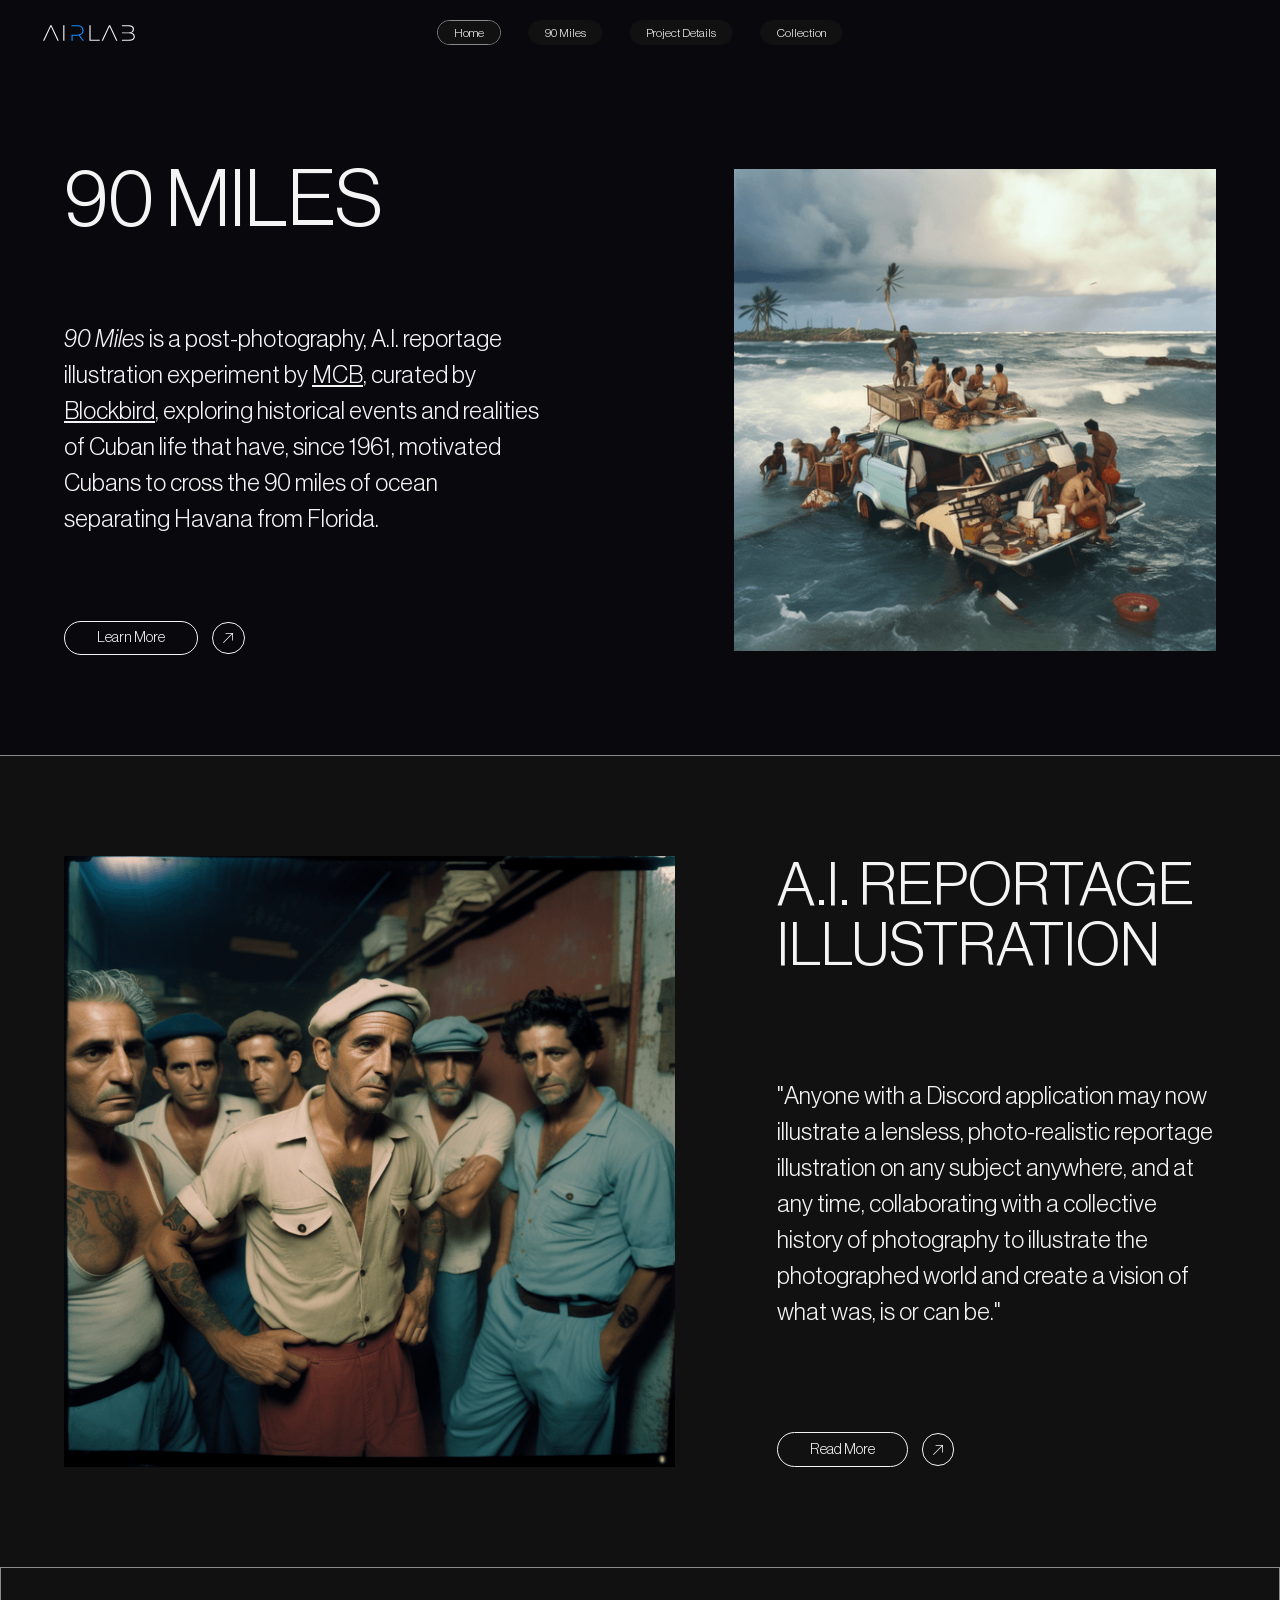
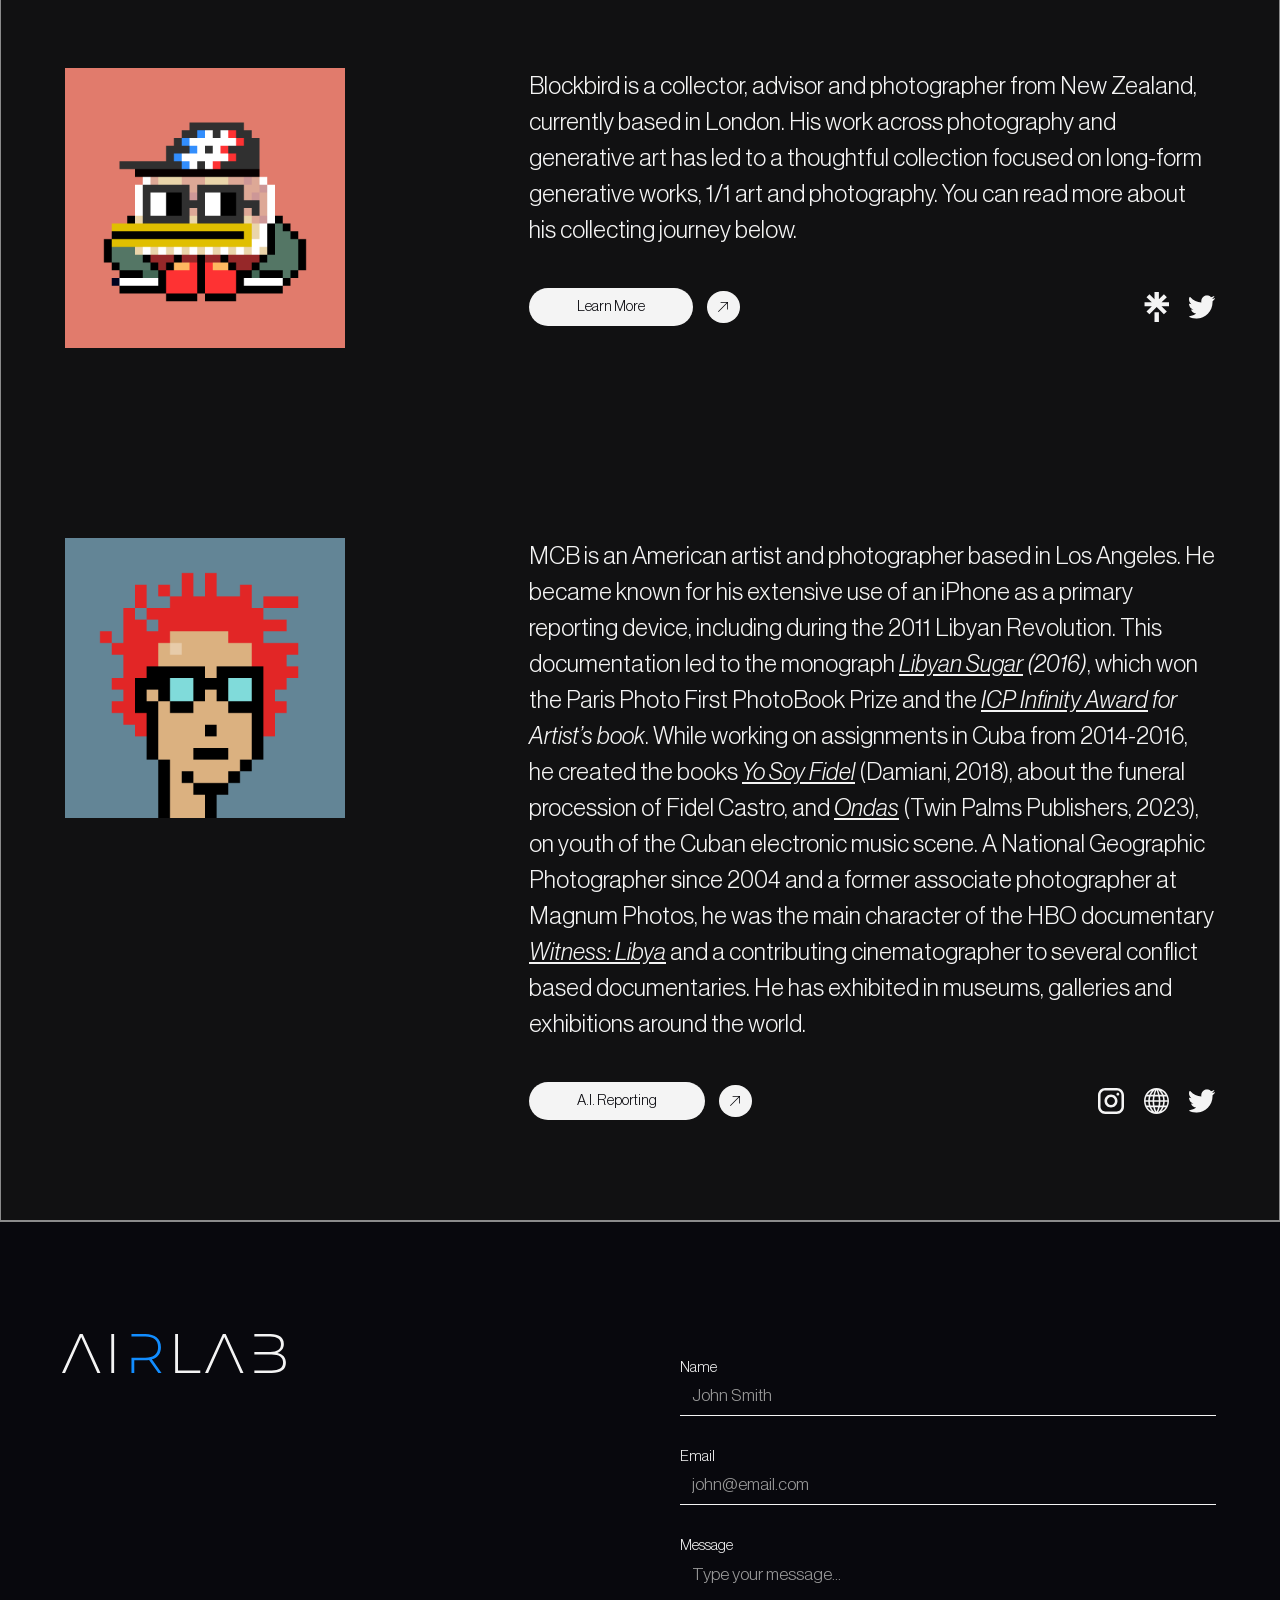
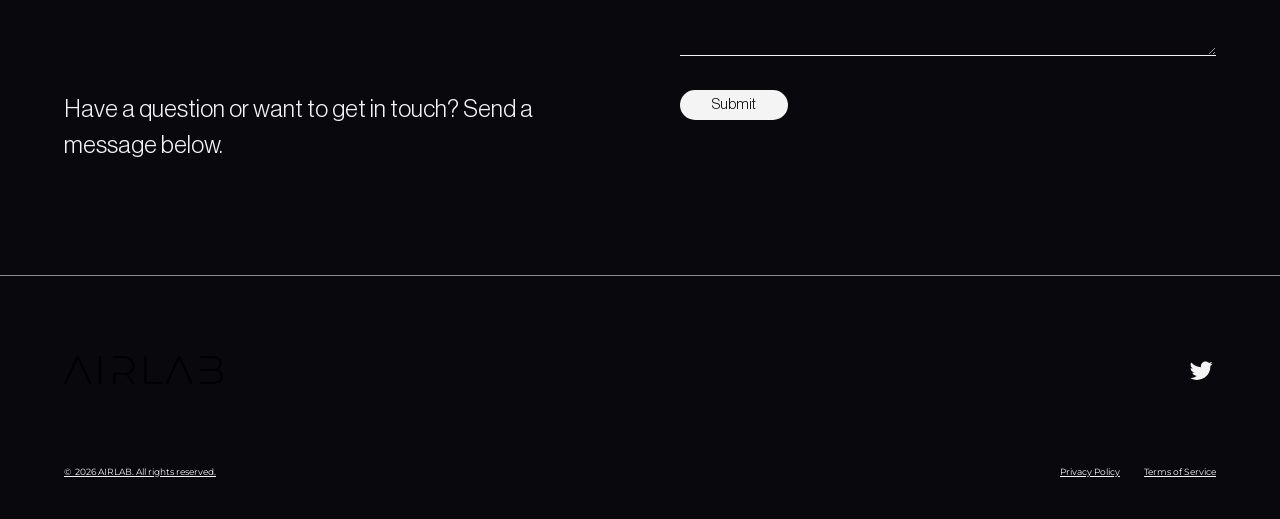
==== commit 8e909fc6: "Fix collection spacing and update copyright year" ====
--- a/index.html
+++ b/index.html
@@ -302,7 +302,7 @@
       <div class="credits-2">
         <div class="column-8">
           <a href="index.html" aria-current="page" class="w-inline-block w--current">
-            <div class="text-40">©  2023 AIRLAB. All rights reserved.</div>
+            <div class="text-40">©  2026 AIRLAB. All rights reserved.</div>
           </a>
           <div class="footer-links-2">
             <div class="text-40">Privacy Policy</div>
@@ -323,7 +323,7 @@
       </div>
       <div class="credits-3">
         <div class="row-2">
-          <div class="text-140">©  2023 AIRLAB. All rights reserved.</div>
+          <div class="text-140">©  2026 AIRLAB. All rights reserved.</div>
           <div class="footer-links-3">
             <div class="text-140">Privacy Policy</div>
             <div class="text-140">Terms of Service</div>
--- a/css/site.css
+++ b/css/site.css
@@ -6048,6 +6048,33 @@
 .div-block-9 {
   justify-content: space-between;
   display: flex;
+}
+
+.body-2 .gallery-header-desktop {
+  padding-top: 72px;
+}
+
+.body-2 .div-block-9 {
+  grid-column-gap: clamp(32px, 4vw, 72px);
+  grid-row-gap: clamp(32px, 4vw, 72px);
+  justify-content: flex-start;
+  align-items: center;
+  width: 100%;
+}
+
+.body-2 .frame-704 {
+  grid-column-gap: 40px;
+  grid-row-gap: 40px;
+  flex: 1;
+  width: auto;
+  max-width: 520px;
+}
+
+.body-2 .frame-707 {
+  grid-column-gap: 20px;
+  grid-row-gap: 20px;
+  flex-wrap: wrap;
+  align-items: center;
 }
 
 .div-block-10 {
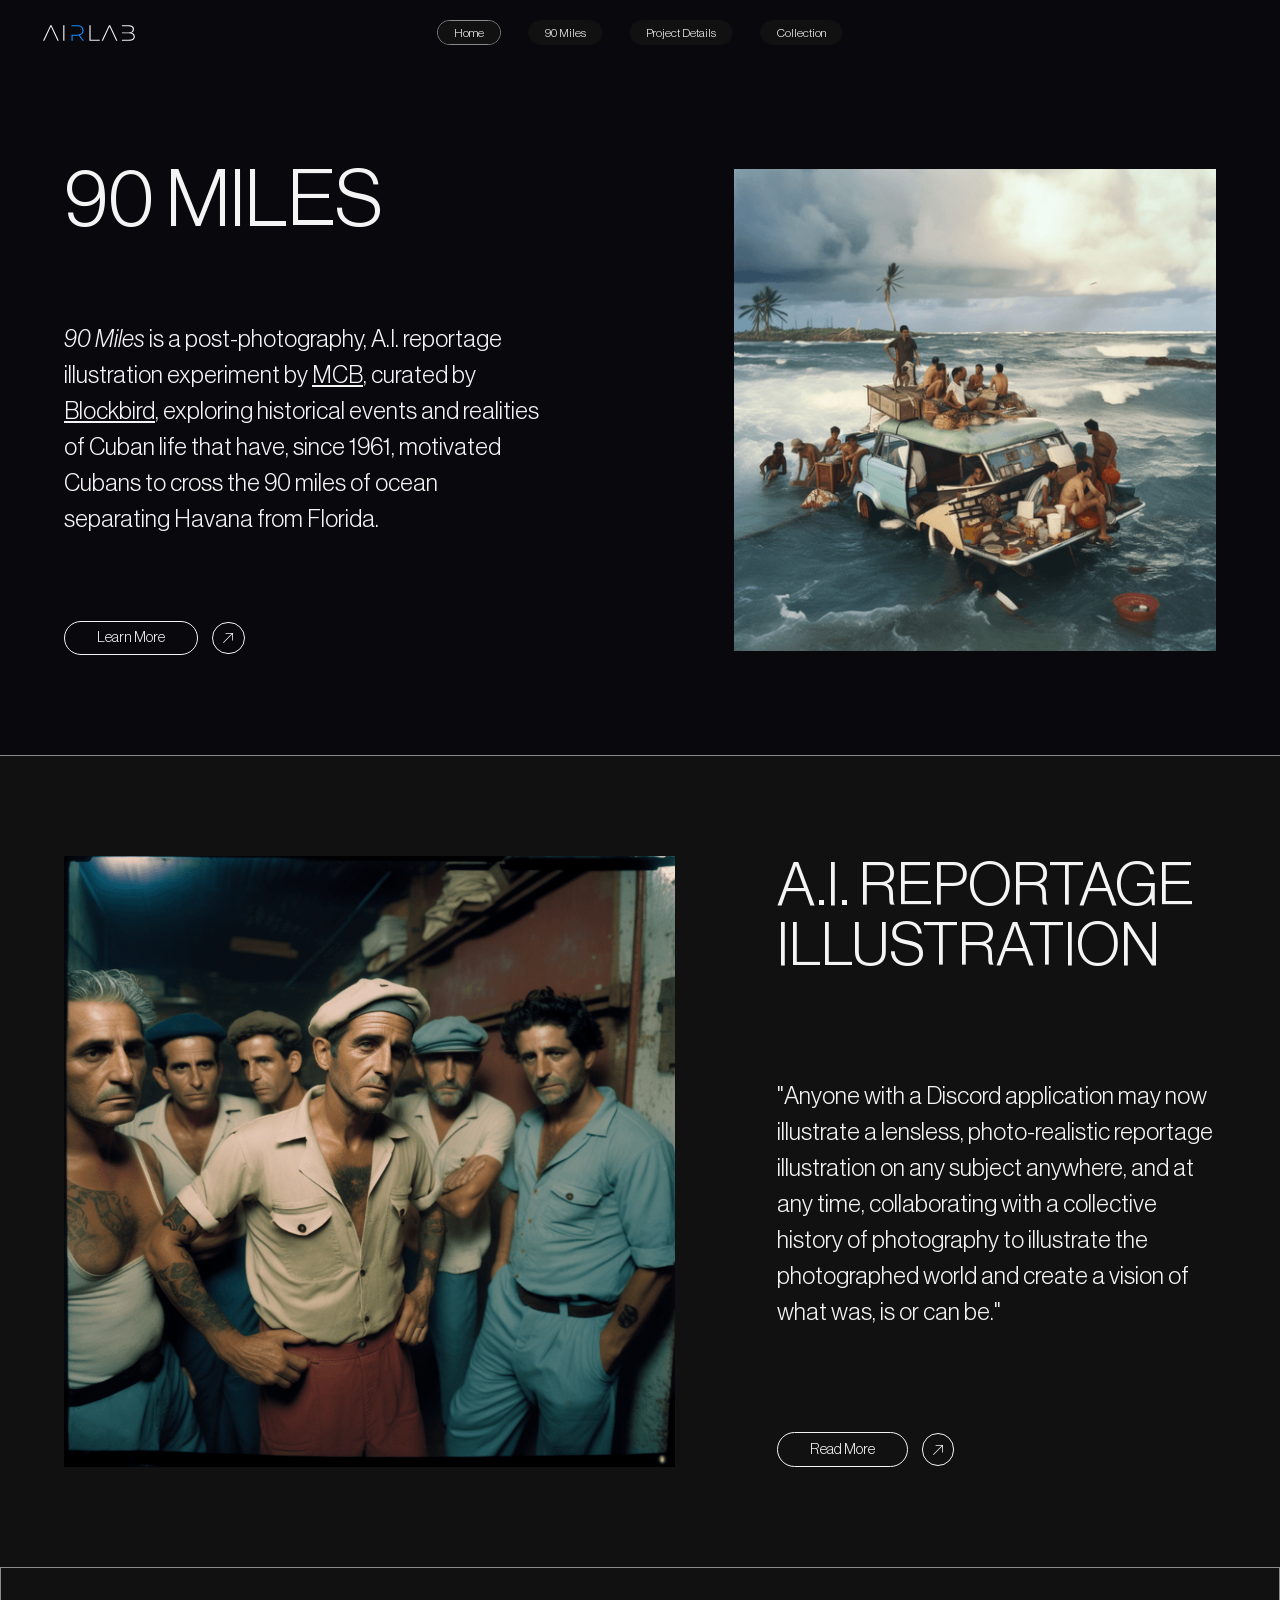
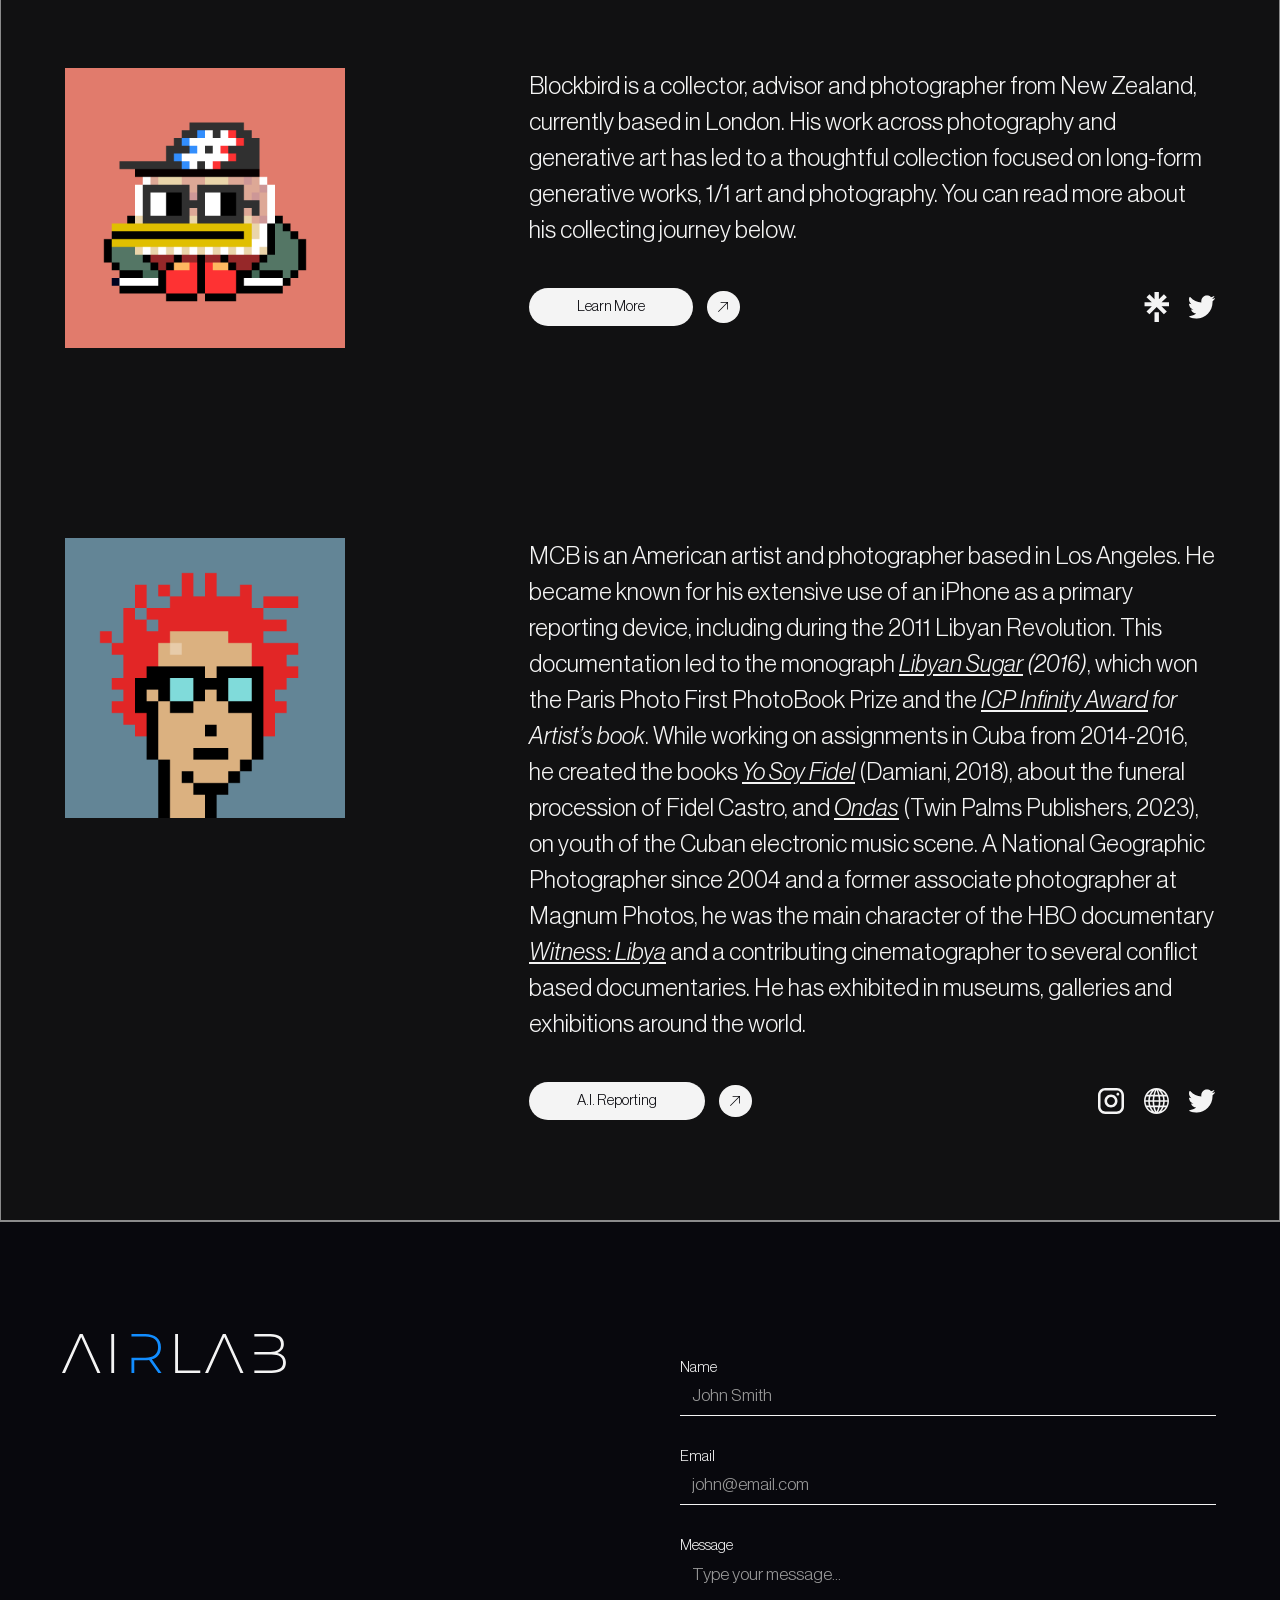
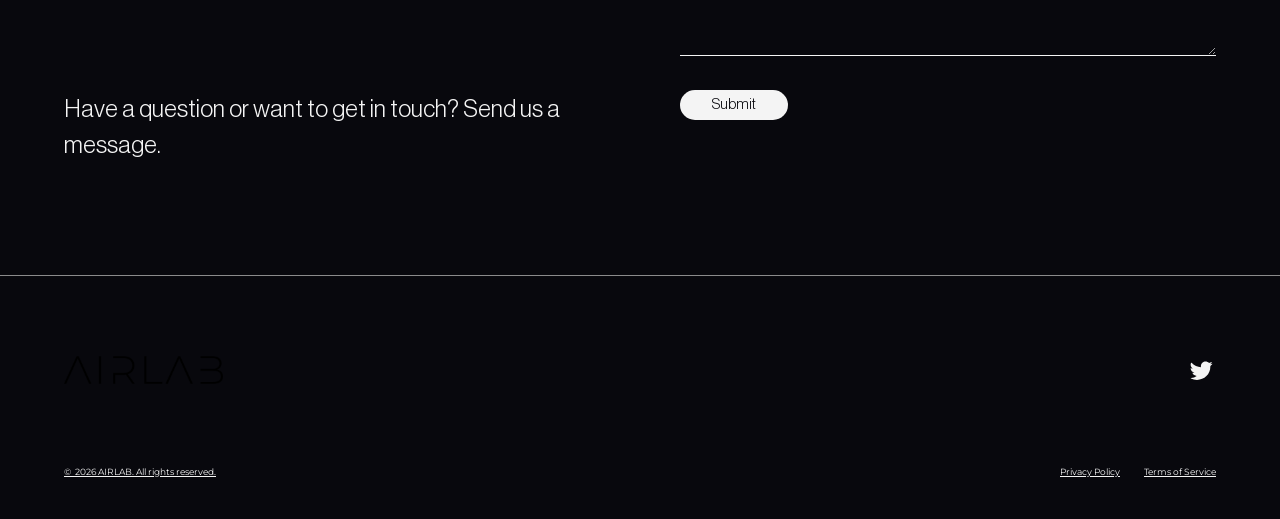
==== commit f8c31923: "Fix collection spacing and update copyright year" ====
--- a/index.html
+++ b/index.html
@@ -37,7 +37,7 @@
               <div class="text-24">Project Details</div>
             </div>
           </a>
-          <a href="gallery.html" class="link-block mobile w-inline-block">
+          <a href="https://opensea.io/collection/90-miles" target="_blank" rel="noopener noreferrer" class="link-block mobile w-inline-block">
             <div class="frame-37 home">
               <div class="text-24">Collection</div>
             </div>
@@ -66,7 +66,7 @@
               <div class="text-24">Project Details</div>
             </div>
           </a>
-          <a href="gallery.html" class="link-block w-inline-block">
+          <a href="https://opensea.io/collection/90-miles" target="_blank" rel="noopener noreferrer" class="link-block w-inline-block">
             <div class="frame-37 home">
               <div class="text-24">Collection</div>
             </div>
@@ -82,7 +82,7 @@
         <div class="text-126">90 MILES</div>
         <div class="text-127"><span class="text-128"><em>90 Miles</em> is a post-photography, A.I. reportage illustration experiment by </span>
           <a href="https://twitter.com/punk4803" target="_blank" class="link-30"><span class="text-128 span">MCB</span></a><span class="text-128">, curated by </span>
-          <a href="https://twitter.com/_blockbird" target="_blank" class="link-31"><span class="text-128 span">Blockbird</span></a><span class="text-128">, exploring historical events and realities of Cuban life that have, since 1961, motivated Cubans to cross the 90 miles of ocean separating Havana from Florida.</span>
+          <a href="https://x.com/blockbird" target="_blank" class="link-31"><span class="text-128 span">Blockbird</span></a><span class="text-128">, exploring historical events and realities of Cuban life that have, since 1961, motivated Cubans to cross the 90 miles of ocean separating Havana from Florida.</span>
         </div>
         <div class="frame-726">
           <a href="90-miles.html" class="link-block-24 w-inline-block">
@@ -101,7 +101,7 @@
         <div class="text-119">90 MILES</div>
         <div class="[base64]"><span class="[base64]"><em>90 Miles</em> is a post-photography, A.I. reportage illustration experiment by </span>
           <a href="https://twitter.com/punk4803" target="_blank" class="link-30"><span class="text-span-2">MCB</span></a><span class="[base64]">, curated by </span>
-          <a href="https://twitter.com/_blockbird" target="_blank" class="link-31"><span class="text-span-3">Blockbird</span></a><span class="[base64]">, exploring historical events and realities of Cuban life that have, since 1961, motivated Cubans to cross the 90 miles of ocean separating Havana from Florida.</span>
+          <a href="https://x.com/blockbird" target="_blank" class="link-31"><span class="text-span-3">Blockbird</span></a><span class="[base64]">, exploring historical events and realities of Cuban life that have, since 1961, motivated Cubans to cross the 90 miles of ocean separating Havana from Florida.</span>
         </div>
         <div class="frame-708">
           <a href="90-miles.html" class="link-block-20 w-inline-block">
@@ -172,7 +172,7 @@
             </div>
             <div class="social-links-3">
               <a href="https://linktr.ee/blockbird" target="_blank" class="w-inline-block"><img src="images/6424fb960b4bbb7c6ca1c946_Vectors-Wrapper.svg" loading="lazy" width="33.565879821777344" height="41" alt="" class="vectors-wrapper-17"></a>
-              <a href="https://twitter.com/_blockbird" target="_blank" class="w-inline-block"><img src="images/6424fb9723819282f2d22c42_Vectors-Wrapper.svg" loading="lazy" width="41" height="38" alt="" class="vectors-wrapper-18"></a>
+              <a href="https://x.com/blockbird" target="_blank" class="w-inline-block"><img src="images/6424fb9723819282f2d22c42_Vectors-Wrapper.svg" loading="lazy" width="41" height="38" alt="" class="vectors-wrapper-18"></a>
             </div>
           </div>
         </div>
@@ -217,7 +217,7 @@
             </div>
             <div class="social-links-4">
               <a href="https://linktr.ee/blockbird" target="_blank" class="w-inline-block"><img src="images/6426072d91c9b5b2679c6854_Vectors-Wrapper.svg" loading="lazy" width="25.676267623901367" height="31.362703323364258" alt="" class="vectors-wrapper-35"></a>
-              <a href="https://twitter.com/_blockbird" target="_blank" class="w-inline-block"><img src="images/6426072e1942f6b429cdd8c8_Vectors-Wrapper.svg" loading="lazy" width="31" height="29" alt="" class="vectors-wrapper-36"></a>
+              <a href="https://x.com/blockbird" target="_blank" class="w-inline-block"><img src="images/6426072e1942f6b429cdd8c8_Vectors-Wrapper.svg" loading="lazy" width="31" height="29" alt="" class="vectors-wrapper-36"></a>
             </div>
           </div>
         </div>
@@ -249,7 +249,7 @@
   <div class="contact" id="contact">
     <div class="contact-desktop">
       <div class="content-10"><img src="images/6424fcaa74689ee4fdd79721_Vectors-Wrapper.svg" loading="lazy" width="456.7826843261719" height="79" alt="" class="vectors-wrapper-20">
-        <div class="text-75">Have a question or want to get in touch? Send a message below.</div>
+        <div class="text-75">Have a question or want to get in touch? Send us a message.</div>
       </div>
       <div class="form-block w-form">
         <form id="contact-form" name="contact-form" method="post" action="https://formsubmit.co/ajax/glen@blockbird.co" data-contact-form>
@@ -269,7 +269,7 @@
     </div>
     <div class="contact-mobile">
       <div class="content-11"><img src="images/6426087b9a790ae0e2eda478_Vectors-Wrapper.svg" loading="lazy" width="198.00022888183594" height="34.244075775146484" alt="" class="vectors-wrapper-39">
-        <div class="text-138">Have a question or want to get in touch? Send a message below.</div>
+        <div class="text-138">Have a question or want to get in touch? Send us a message.</div>
       </div>
       <div class="form-block w-form">
         <form id="contact-form-mobile" name="contact-form-mobile" method="post" action="https://formsubmit.co/ajax/glen@blockbird.co" data-contact-form>
@@ -305,8 +305,12 @@
             <div class="text-40">©  2026 AIRLAB. All rights reserved.</div>
           </a>
           <div class="footer-links-2">
-            <div class="text-40">Privacy Policy</div>
-            <div class="text-40">Terms of Service</div>
+            <a href="privacy-policy.html" class="w-inline-block">
+              <div class="text-40">Privacy Policy</div>
+            </a>
+            <a href="terms-of-service.html" class="w-inline-block">
+              <div class="text-40">Terms of Service</div>
+            </a>
           </div>
         </div>
       </div>
@@ -325,8 +329,12 @@
         <div class="row-2">
           <div class="text-140">©  2026 AIRLAB. All rights reserved.</div>
           <div class="footer-links-3">
-            <div class="text-140">Privacy Policy</div>
-            <div class="text-140">Terms of Service</div>
+            <a href="privacy-policy.html" class="w-inline-block">
+              <div class="text-140">Privacy Policy</div>
+            </a>
+            <a href="terms-of-service.html" class="w-inline-block">
+              <div class="text-140">Terms of Service</div>
+            </a>
           </div>
         </div>
       </div>
--- a/css/site.css
+++ b/css/site.css
@@ -7693,3 +7693,84 @@
   font-style: italic;
   font-display: swap;
 }
+
+.body-legal {
+  background-color: #08080d;
+  font-family: Neue Haas Grotesk Display Pro, sans-serif;
+  font-weight: 300;
+}
+
+.legal-content {
+  border-bottom: 1px solid #8b8b8b;
+  justify-content: center;
+  width: 100%;
+  padding: 72px 64px 96px;
+  display: flex;
+}
+
+.legal-wrap {
+  grid-column-gap: 28px;
+  grid-row-gap: 28px;
+  flex-direction: column;
+  width: min(100%, 1080px);
+  display: flex;
+}
+
+.legal-updated {
+  color: #8b8b8b;
+  font-size: clamp(16px, 1.1vw, 18px);
+  line-height: 150%;
+  margin: 0;
+}
+
+.legal-title {
+  color: #f4f4f4;
+  text-transform: uppercase;
+  font-family: Neue Haas Grotesk Display Pro, sans-serif;
+  font-size: clamp(56px, 7vw, 132px);
+  font-weight: 300;
+  line-height: 90%;
+  margin: 0;
+}
+
+.legal-section {
+  grid-column-gap: 12px;
+  grid-row-gap: 12px;
+  flex-direction: column;
+  display: flex;
+}
+
+.legal-heading {
+  color: #8b8b8b;
+  font-family: Neue Haas Grotesk Display Pro, sans-serif;
+  font-size: clamp(20px, 1.8vw, 30px);
+  font-weight: 300;
+  line-height: 140%;
+  margin: 0;
+}
+
+.legal-text {
+  color: #f4f4f4;
+  max-width: 920px;
+  font-family: Neue Haas Grotesk Display Pro, sans-serif;
+  font-size: clamp(17px, 1.35vw, 22px);
+  font-weight: 300;
+  line-height: 160%;
+  margin: 0;
+}
+
+.legal-link {
+  color: #f4f4f4;
+  text-decoration: underline;
+}
+
+@media screen and (max-width: 991px) {
+  .legal-content {
+    padding: 40px 20px 56px;
+  }
+
+  .legal-wrap {
+    grid-column-gap: 24px;
+    grid-row-gap: 24px;
+  }
+}
